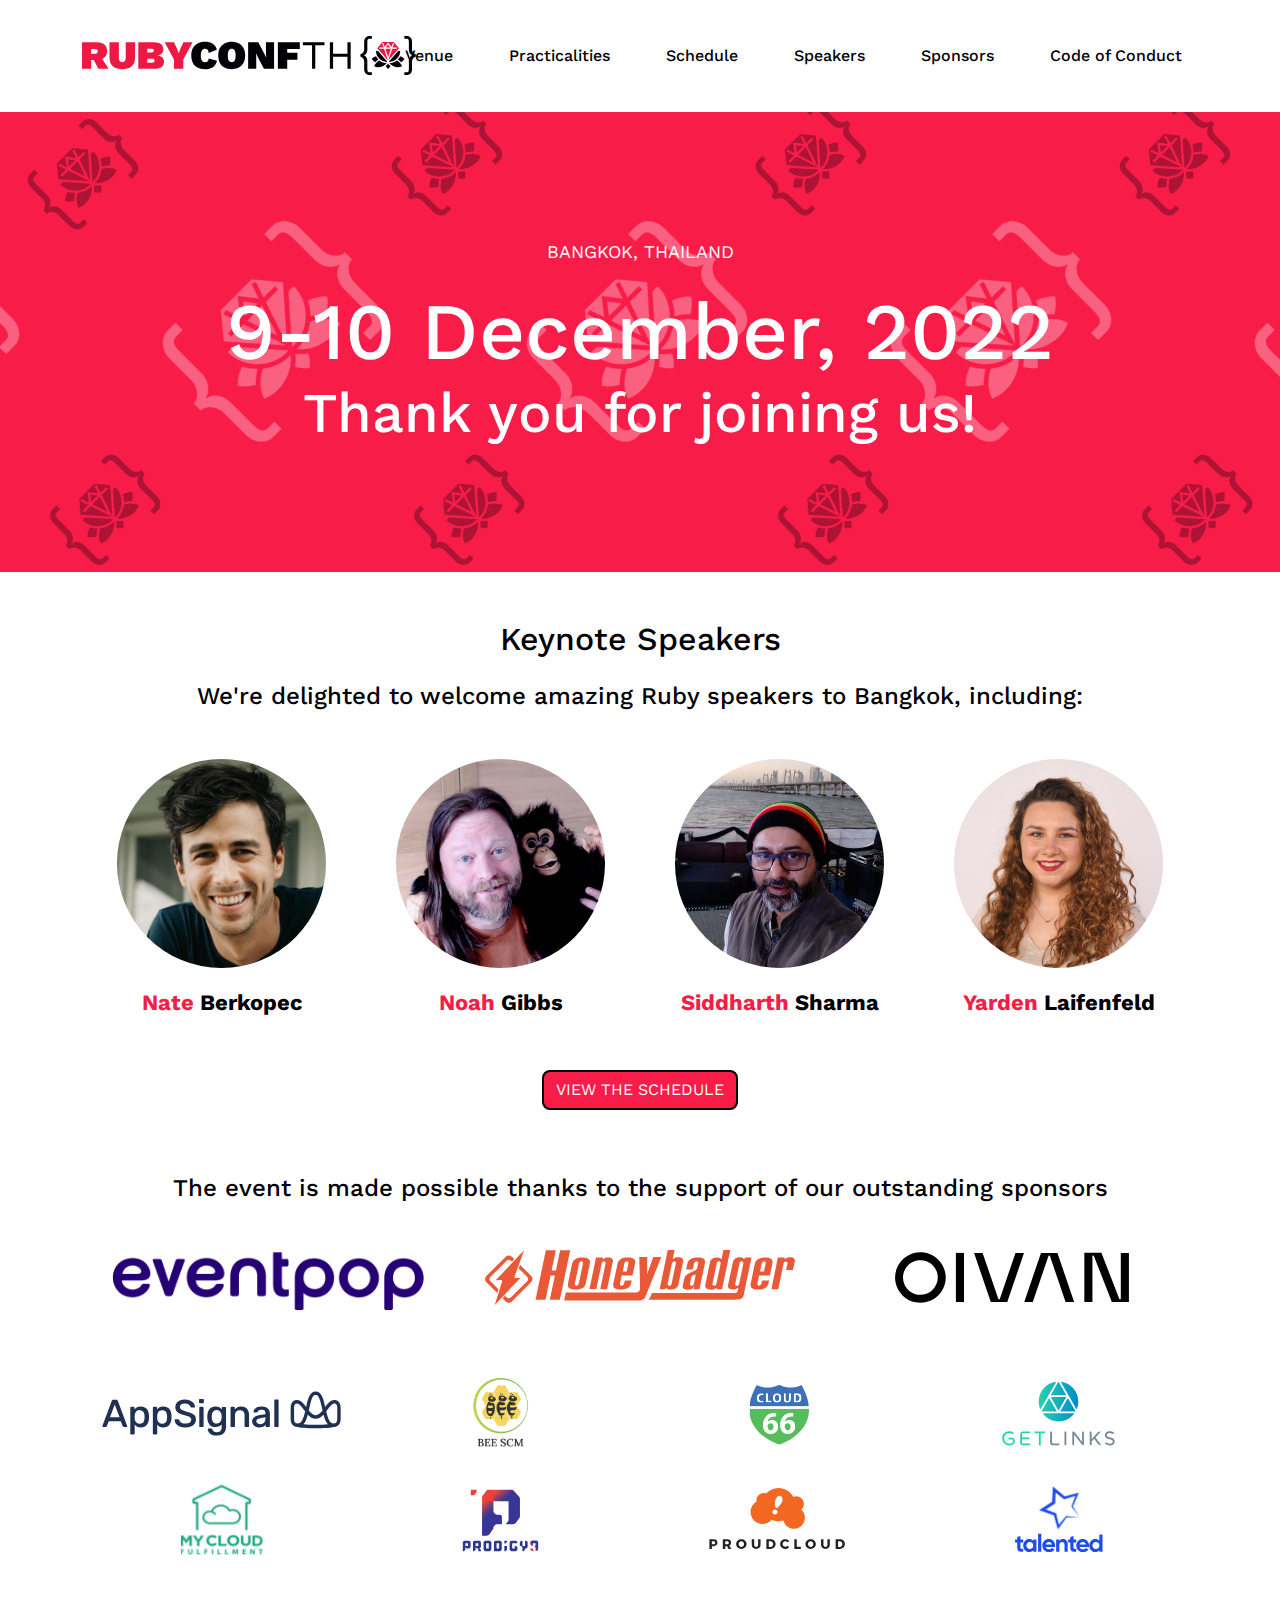
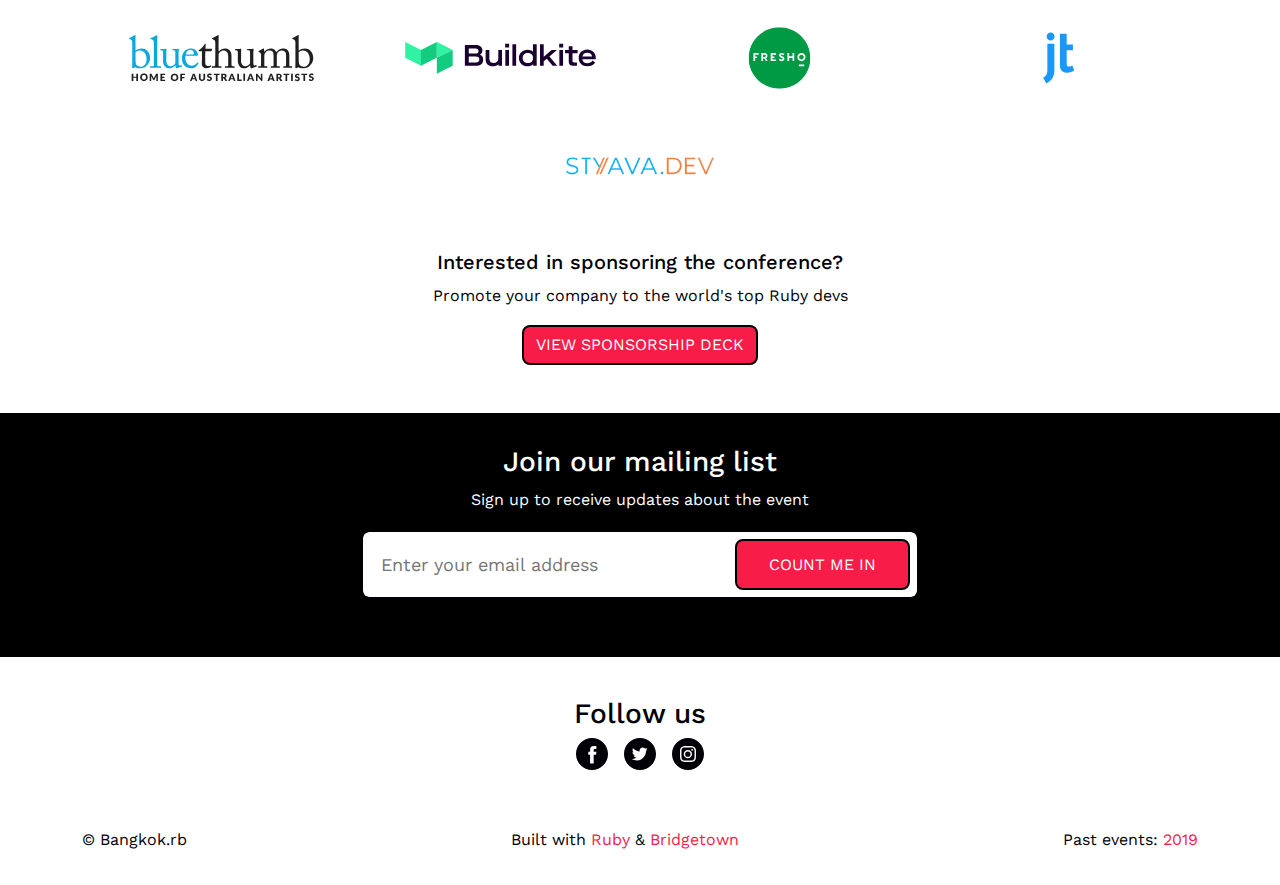
==== index.html @ 4693faa7 "Archive version of the conference website" ====
<!doctype html>
<html lang="en" class="layout-default layout-default--home">
<head>
  <meta charset="utf-8" />
  <meta name="viewport" content="width=device-width, initial-scale=1, shrink-to-fit=no">

  <title>Home | RubyConf TH 2022</title>

  <meta name="description" content="A community-powered Ruby conference on 9-10 December 2022 in Bangkok, Thailand" />

  <meta itemprop="name" content="Home | RubyConf TH 2022" />
  <meta itemprop="description" content="A community-powered Ruby conference on 9-10 December 2022 in Bangkok, Thailand" />
  <meta itemprop="image" content="/public/images/social/opengraph.png" />

  <meta property="og:title" content="Home | RubyConf TH 2022" />
  <meta property="og:description" content="A community-powered Ruby conference on 9-10 December 2022 in Bangkok, Thailand" />
  <meta property="og:type" content="website" />
  <meta property="og:url" content="" />
  <meta property="og:image" content="/images/social/opengraph.png" />

  <meta name="twitter:card" content="summary_large_image" />
  <meta name="twitter:site" content="" />
  <meta name="twitter:title" content="Home | RubyConf TH 2022" />
  <meta name="twitter:description" content="A community-powered Ruby conference on 9-10 December 2022 in Bangkok, Thailand" />
  <meta name="twitter:image" content="/images/social/twitter.png" />

  <meta name="apple-mobile-web-app-title" content=""/>
  <meta name="mobile-web-app-capable" content="yes"/>
  <meta name="apple-touch-fullscreen" content="yes"/>
  <meta name="apple-mobile-web-app-status-bar-style" content="#f81c49"/>

  <meta name="theme-color" content="#f81c49"/>

  <meta http-equiv="Page-Enter" content="RevealTrans(Duration=2.0,Transition=2)">
  <meta http-equiv="Page-Exit" content="RevealTrans(Duration=3.0,Transition=12)">
  <meta http-equiv="cleartype" content="on">

  <meta name="msapplication-TileColor" content="#fff" />
  <meta name="msapplication-TileImage" content="/images/favicon/mstile-144x144.png" />
  <meta name="msapplication-square70x70logo" content="/images/favicon/mstile-70x70.png" />
  <meta name="msapplication-square150x150logo" content="/images/favicon/mstile-150x150.png" />
  <meta name="msapplication-wide310x150logo" content="/images/favicon/mstile-310x150.png" />
  <meta name="msapplication-square310x310logo" content="/images/favicon/mstile-310x310.png" />

  <link rel="apple-touch-icon-precomposed" sizes="144x144" href="/images/favicon/apple-icon-144x144.png"/>
  <link rel="apple-touch-icon-precomposed" sizes="152x152" href="/images/favicon/apple-icon-152x152.png"/>

  <link rel="icon" type="image/png" sizes="192x192"  href="/images/favicon/android-icon-192x192.png"/>
  <link rel="icon" type="image/png" sizes="32x32" href="/images/favicon/favicon-32x32.png"/>
  <link rel="icon" type="image/png" sizes="16x16" href="/images/favicon/favicon-16x16.png"/>
  <link rel="icon" type="image/x-icon" href="/images/favicon/favicon.ico"/>

  <link rel="manifest" href="/manifest.json"/>

  <link rel="stylesheet" href="/_bridgetown/static/application.5SG76MD2.css" type="text/css"/>
  <script src="/_bridgetown/static/application.VR3NFZWY.js" defer></script>
</head>
<body class="home">
  <div hidden>
    <?xml version="1.0" encoding="utf-8"?><svg xmlns="http://www.w3.org/2000/svg" xmlns:xlink="http://www.w3.org/1999/xlink"><symbol fill="none" viewBox="0 0 32 32" id="icon-arrow-right-circle" xmlns="http://www.w3.org/2000/svg"><path fill-rule="evenodd" clip-rule="evenodd" d="M2 16a14 14 0 1 0 28 0 14 14 0 0 0-28 0Zm30 0a16 16 0 1 1-32 0 16 16 0 0 1 32 0ZM9 15a1 1 0 0 0 0 2h11.586l-4.294 4.292a1.001 1.001 0 0 0 1.416 1.416l6-6a1 1 0 0 0 0-1.416l-6-6a1.002 1.002 0 0 0-1.416 1.416L20.586 15H9Z" fill="currentColor"/></symbol><symbol viewBox="0 0 32 32" id="icon-facebook" xmlns="http://www.w3.org/2000/svg"><path d="M0 16C0 7.163 7.163 0 16 0s16 7.163 16 16-7.163 16-16 16S0 24.837 0 16Zm17.668 9.408v-8.705h2.403l.318-3h-2.721l.004-1.501c0-.783.074-1.202 1.198-1.202h1.502V8h-2.403c-2.887 0-3.903 1.455-3.903 3.902v1.801h-1.8v3h1.8v8.705h3.602Z" fill="currentColor"/></symbol><symbol viewBox="0 0 33 33" id="icon-instagram" xmlns="http://www.w3.org/2000/svg"><path fill="currentColor" fill-rule="evenodd" d="M16.5 33C7.387 33 0 25.613 0 16.5S7.387 0 16.5 0 33 7.387 33 16.5 25.613 33 16.5 33Zm-.003-24.745c-2.24 0-2.52.01-3.4.05-.878.04-1.477.18-2.002.383a4.043 4.043 0 0 0-1.46.951c-.46.459-.741.919-.952 1.461-.204.525-.343 1.124-.383 2.002-.04.88-.05 1.16-.05 3.4s.01 2.521.05 3.401c.04.878.18 1.477.383 2.002.21.542.493 1.002.951 1.46.459.46.919.741 1.461.952.525.204 1.124.343 2.002.383.88.04 1.16.05 3.4.05s2.521-.01 3.4-.05 1.478-.18 2.003-.383a4.043 4.043 0 0 0 1.46-.951c.46-.459.741-.919.952-1.461.204-.525.343-1.124.383-2.002.04-.88.05-1.16.05-3.4s-.01-2.521-.05-3.4-.18-1.478-.383-2.003a4.043 4.043 0 0 0-.951-1.46 4.043 4.043 0 0 0-1.461-.952c-.525-.204-1.124-.343-2.002-.383-.88-.04-1.16-.05-3.4-.05Zm0 1.486c2.203 0 2.463.009 3.333.048.804.037 1.24.171 1.531.284.385.15.66.329.949.617.288.289.467.564.617.949.113.29.247.727.284 1.53.04.87.048 1.131.048 3.334 0 2.202-.009 2.463-.048 3.332-.037.804-.171 1.241-.284 1.532-.15.385-.329.66-.617.948a2.555 2.555 0 0 1-.949.617c-.29.113-.727.247-1.53.284-.87.04-1.131.048-3.334.048-2.202 0-2.463-.008-3.332-.048-.804-.037-1.241-.171-1.532-.284a2.555 2.555 0 0 1-.948-.617 2.555 2.555 0 0 1-.617-.948c-.113-.29-.247-.728-.284-1.532-.04-.87-.048-1.13-.048-3.332 0-2.203.008-2.463.048-3.333.037-.804.171-1.24.284-1.531.15-.385.328-.66.617-.949.289-.288.563-.467.948-.617.29-.113.728-.247 1.532-.284.87-.04 1.13-.048 3.332-.048Zm-.134 9.663a2.767 2.767 0 1 1 0-5.533 2.767 2.767 0 0 1 0 5.533Zm0-7.029a4.262 4.262 0 1 0 0 8.525 4.262 4.262 0 0 0 0-8.525Zm5.362-.137a.963.963 0 1 0-1.925 0 .963.963 0 0 0 1.925 0Z"/></symbol><symbol viewBox="0 0 550 385" id="icon-logo" xmlns="http://www.w3.org/2000/svg"><g fill="none" fill-rule="evenodd"><path fill="#000006" d="M113.674 26.012H90.159c-4.65 0-8.357.943-11.115 2.818-2.758 1.88-4.938 4.485-6.526 7.807-1.6 3.326-2.615 7.008-3.054 11.05-.43 4.05-.652 8.24-.652 12.578v76.304c0 9.83-1.453 18.14-4.351 24.93-2.91 6.796-6.395 12.358-10.458 16.695-4.068 4.333-8.205 7.585-12.412 9.752-4.212 2.167-7.618 3.543-10.237 4.116v.868c2.619.295 6.025 1.38 10.237 3.252 4.207 1.885 8.344 4.924 12.412 9.11 4.063 4.19 7.548 9.825 10.458 16.907 2.898 7.081 4.35 15.973 4.35 26.663v75.874c0 4.333.222 8.519.653 12.57.44 4.046 1.453 7.659 3.054 10.84 1.588 3.18 3.768 5.78 6.526 7.803 2.758 2.02 6.465 3.035 11.115 3.035h23.515V385H83.18c-5.512 0-10.959-1.159-16.327-3.469-5.377-2.318-10.237-5.787-14.592-10.407-4.355-4.628-7.913-10.334-10.671-17.124-2.759-6.795-4.134-14.52-4.134-23.194v-75.874c0-7.807-1.087-14.745-3.267-20.81-2.18-6.07-5.011-11.272-8.496-15.61-3.48-4.333-7.474-7.585-11.977-9.751-4.502-2.171-9.07-3.253-13.717-3.253v-26.012c4.646 0 9.215-1.159 13.717-3.477 4.503-2.306 8.496-5.558 11.977-9.752 3.485-4.186 6.317-9.322 8.496-15.392 2.18-6.07 3.267-12.852 3.267-20.376V54.195c0-8.67 1.445-16.403 4.355-23.198 2.894-6.787 6.53-12.496 10.89-17.124 4.35-4.62 9.214-8.085 14.587-10.403C72.662 1.16 77.96 0 83.18 0h30.493v26.012zM436.328 0h30.488c5.221 0 10.52 1.16 15.897 3.47 5.368 2.317 10.232 5.782 14.587 10.402 4.355 4.628 7.983 10.338 10.893 17.125 2.894 6.799 4.351 14.527 4.351 23.198v76.304c0 7.524 1.092 14.306 3.267 20.376 2.18 6.07 5.008 11.206 8.493 15.392 3.48 4.194 7.474 7.446 11.98 9.756 4.495 2.314 9.067 3.473 13.714 3.473v26.012c-4.647 0-9.22 1.081-13.714 3.252-4.506 2.167-8.5 5.419-11.98 9.752-3.485 4.337-6.313 9.54-8.493 15.609-2.175 6.07-3.267 13.004-3.267 20.81v75.874c0 8.675-1.383 16.4-4.133 23.194-2.766 6.791-6.32 12.496-10.676 17.125-4.355 4.62-9.223 8.089-14.587 10.407-5.377 2.31-10.824 3.469-16.332 3.469h-30.488v-26.016h23.515c4.642 0 8.344-1.016 11.11-3.035 2.755-2.023 4.86-4.624 6.313-7.803 1.45-3.182 2.463-6.794 3.054-10.84.57-4.052.87-8.237.87-12.57v-75.874c0-10.69 1.445-19.582 4.35-26.664 2.899-7.081 6.383-12.717 10.455-16.907 4.06-4.186 8.197-7.225 12.416-9.109 4.203-1.872 7.618-2.957 10.232-3.252v-.864c-2.614-.578-6.029-1.954-10.232-4.12-4.22-2.167-8.357-5.42-12.416-9.752-4.072-4.338-7.556-9.9-10.454-16.695-2.906-6.79-4.35-15.1-4.35-24.93V60.265c0-4.338-.3-8.528-.871-12.574-.591-4.047-1.605-7.729-3.054-11.055-1.453-3.321-3.558-5.922-6.312-7.806-2.767-1.872-6.47-2.818-11.111-2.818h-23.515V0zm-75.28 241.737c-21.248 16.915-46.692 26.213-71.491 26.213-1.326 0-2.643-.094-3.973-.148 10.996 13.254 25.821 24.206 43.179 31.382 28.78 11.898 60.053 11.624 84.7-.537-8.07-23.812-27.147-44.459-52.414-56.91"/><path fill="#000006" d="M370.929 232.977c12.556 6.8 23.593 15.511 32.643 25.554 14.234-8.09 25.953-18.96 34.071-31.537-10.983-11.85-25.76-20.983-42.723-26.373-6.013 11.673-14.079 22.666-23.991 32.356m-110.488 34.974c-24.8 0-50.243-9.301-71.492-26.212-25.263 12.45-44.345 33.101-52.41 56.906 24.648 12.164 55.92 12.435 84.7.54 17.358-7.175 32.183-18.131 43.175-31.381-1.322.053-2.643.147-3.973.147m14.606 6.252c-6.81 8.482-14.977 16.141-24.266 22.682 6.456 11.427 14.768 21.236 24.45 28.728 9.621-7.442 17.875-17.166 24.315-28.49a118.739 118.739 0 0 1-24.5-22.92m-128.62-15.671c9.054-10.043 20.095-18.75 32.646-25.553-9.916-9.69-17.982-20.684-23.995-32.36-16.96 5.393-31.735 14.527-42.723 26.376 8.123 12.578 19.841 23.444 34.071 31.537M375.43 148.507l-93.688 106.796c27.344 2.56 56.658-8.384 79.261-29.788 22.6-21.408 35.06-50.025 33.948-77.442-6.436-.594-12.982-.418-19.52.434"/><path fill="#ED1944" d="m275.231 208.447 27.62-82.398h-55.239z"/><path fill="#ED1944" d="M234.623 126.048h-45.017v-12.287h40.901l-14.14-42.186 11.677-3.895 13.36 39.851 33.829-43.451 33.837 43.464 13.348-39.827 11.677 3.895-14.123 42.149h40.885v12.287h-45.018L276.92 242.142l106.035-120.865-51.741-61.887H219.252l-51.741 61.887 106.031 120.865z"/><path fill="#ED1944" d="M252.152 113.761h46.159l-23.08-29.653z"/><path fill="#000006" d="M175.088 148.567c-6.71-.914-13.43-1.106-20.042-.496-1.112 27.417 11.35 56.038 33.948 77.442 22.604 21.4 51.906 32.353 79.266 29.793.008-.172 0-.348.004-.52l-93.176-106.22Z"/></g></symbol><symbol viewBox="0 0 32 32" id="icon-twitter" xmlns="http://www.w3.org/2000/svg"><path d="M0 16C0 7.163 7.163 0 16 0s16 7.163 16 16-7.163 16-16 16S0 24.837 0 16Zm15.52-2.995.034.554-.56-.068c-2.036-.26-3.816-1.141-5.326-2.621l-.74-.735-.19.542c-.402 1.21-.145 2.486.695 3.345.447.474.346.542-.426.26-.268-.09-.503-.158-.526-.125-.078.08.19 1.108.403 1.514.291.565.884 1.12 1.533 1.447l.549.26-.65.01c-.626 0-.648.012-.581.25.224.734 1.108 1.513 2.093 1.852l.693.238-.604.361a6.301 6.301 0 0 1-3 .836c-.503.012-.917.057-.917.09 0 .114 1.365.746 2.16.995 2.384.734 5.215.418 7.342-.836 1.51-.893 3.021-2.667 3.727-4.384.38-.915.76-2.587.76-3.39 0-.52.034-.587.66-1.209.37-.361.717-.757.784-.87.112-.214.101-.214-.47-.022-.951.339-1.085.294-.615-.215.347-.361.76-1.017.76-1.209 0-.034-.167.023-.357.125-.202.113-.65.282-.985.384l-.605.192-.548-.373c-.302-.203-.727-.43-.951-.497-.571-.158-1.444-.136-1.959.045-1.399.508-2.283 1.82-2.182 3.254Z" fill="currentColor"/></symbol></svg>
  </div>

  <header class="app-header">
    <div class="container">
      <a href="/" class="app-header__logo logo logo--text-icon">
        <span class="visually-hidden">RubyConf TH {💎}</span>
      </a>

      <div class="app-header__navigation" data-controller="navigation">
        <label class="btn-toggle app-header__toggle">
          <i class="btn-toggle__icon"></i>
          <span class="visually-hidden">Toggle Menu</span>
          <input type="checkbox" name="toggle-menu" class="btn-toggle__input visually-hidden" data-action="navigation#toggleMenu" />
        </label>
        <nav class="app-navigation">
          <ul class="app-navigation__list">
            <li class="app-navigation__item">
              <a href="/venue" class="app-navigation__link">
                <span class="app-navigation__text">Venue</span>
              </a>
            </li>
            <li class="app-navigation__item">
              <a href="/practicalities" class="app-navigation__link">
                <span class="app-navigation__text">Practicalities</span>
              </a>
            </li>
            <li class="app-navigation__item">
              <a href="/schedule" class="app-navigation__link">
                <span class="app-navigation__text">Schedule</span>
              </a>
            </li>
            <li class="app-navigation__item">
              <a href="/speakers" class="app-navigation__link">
                <span class="app-navigation__text">Speakers</span>
              </a>
            </li>
            <li class="app-navigation__item">
              <a href="/sponsors" class="app-navigation__link">
                <span class="app-navigation__text">Sponsors</span>
              </a>
            </li>
            <li class="app-navigation__item">
              <a href="/code-of-conduct" class="app-navigation__link">
                <span class="app-navigation__text">Code of Conduct</span>
              </a>
            </li>
          </ul>
        </nav>
      </div>
    </div>
  </header>

  <div class="app-hero">
    <div class="container">
      <small class="app-hero__subheading">Bangkok, Thailand</small>
      <div class="app-hero__heading display-1">9-10 December, 2022</div>
      <div class="app-hero__heading display-4">Thank you for joining us!</div>
    </div>
  </div>

  <main class="app-content">
    <div class="container">
      <section class="speaker-lineup">
        <h2 class="speaker-lineup__heading">Keynote Speakers</h2>
        <h4>We're delighted to welcome amazing Ruby speakers to Bangkok, including:</h4>

        <ul class="list-speaker">
          <li class="list-speaker__individual" id="nate-berkopec">
            <a href="/speakers#nate-berkopec" target="_blank" class="list-sponsor__link">
              <img class="list-speaker__photo" src="/images/speakers/nate-berkopec.jpg" alt="Nate Berkopec" />
            </a>
            <div class="list-speaker__name text-branded">
              <span>Nate</span>&nbsp;Berkopec
            </div>
          </li>
          <li class="list-speaker__individual" id="noah-gibbs">
            <a href="/speakers#noah-gibbs" target="_blank" class="list-sponsor__link">
              <img class="list-speaker__photo" src="/images/speakers/noah-gibbs.jpg" alt="Noah Gibbs" />
            </a>
            <div class="list-speaker__name text-branded">
              <span>Noah</span>&nbsp;Gibbs
            </div>
          </li>
          <li class="list-speaker__individual" id="siddharth-sharma">
            <a href="/speakers#siddharth-sharma" target="_blank" class="list-sponsor__link">
              <img class="list-speaker__photo" src="/images/speakers/siddharth-sharma.jpg" alt="Siddharth Sharma" />
            </a>
            <div class="list-speaker__name text-branded">
              <span>Siddharth</span>&nbsp;Sharma
            </div>
          </li>
          <li class="list-speaker__individual" id="yarden-laifenfeld">
            <a href="/speakers#yarden-laifenfeld" target="_blank" class="list-sponsor__link">
              <img class="list-speaker__photo" src="/images/speakers/yarden-laifenfeld.jpg" alt="Yarden Laifenfeld" />
            </a>
            <div class="list-speaker__name text-branded">
              <span>Yarden</span>&nbsp;Laifenfeld
            </div>
          </li>
        </ul>

        <a class="btn btn--primary" href="/schedule/" target="_blank">View the schedule</a>
      </section>

      <section class="sponsors">
        <h4>The event is made possible thanks to the support of our outstanding sponsors</h4>
        <ul class="list-sponsor list-sponsor--gold">
          <li class="list-sponsor__company">    
            <a href="https://www.eventpop.me/" title="Eventpop - Eventpop is an end-to-end event solution that enhances the seamless event experience. Eventpop แพลตฟอร์มจำหน่ายบัตรที่ตอบโจทย์ทุกงานอีเวนต์." target="_blank" class="list-sponsor__link">
              <img class="list-sponsor__logo" src="/images/sponsors/eventpop.png" alt="Eventpop" />
            </a>
          </li>
          <li class="list-sponsor__company">    
            <a href="https://www.honeybadger.io/" title="Honeybadger - Honeybadger is the error, uptime, and cron monitoring tool built for you, the developer who cares about a quality product and happy customers." target="_blank" class="list-sponsor__link">
              <img class="list-sponsor__logo" src="/images/sponsors/honeybadger.svg" alt="Honeybadger" />
            </a>
          </li>
          <li class="list-sponsor__company">    
            <a href="https://oivan.com/" title="Oivan - We believe that extraordinary expertise in design and technology can solve some of the world's biggest challenges." target="_blank" class="list-sponsor__link">
              <img class="list-sponsor__logo" src="/images/sponsors/oivan.svg" alt="Oivan" />
            </a>
          </li>
        </ul>

        <ul class="list-sponsor list-sponsor--silver">
          <li class="list-sponsor__company">    
            <a href="https://www.appsignal.com/" title="AppSignal - Monitor your apps from A to Z: error tracking, performance insights, server metrics, uptime pages, custom dashboards, and more. AppSignal works for all popular Ruby frameworks and automatically instruments and creates beautiful dashboards for Sidekiq, Active Job, and other integrations." target="_blank" class="list-sponsor__link">
              <img class="list-sponsor__logo" src="/images/sponsors/appsignal.svg" alt="AppSignal" />
            </a>
          </li>
          <li class="list-sponsor__company">    
            <a href="https://beescm.com/" title="Bee SCM - Bee SCM is an enterprise-grade Hospitality Procurement &amp; Inventory management software powered by JRuby that is intuitive, connected, simple to use and helps your team focus on the bottom line." target="_blank" class="list-sponsor__link">
              <img class="list-sponsor__logo" src="/images/sponsors/beeees.png" alt="Bee SCM" />
            </a>
          </li>
          <li class="list-sponsor__company">    
            <a href="https://www.cloud66.com/frameworks/rails/?utm_source=e&amp;utm_medium=l&amp;utm_campaign=RubyConfTH" title="Cloud 66 - Cloud 66 is the best deployment tool for Rails. Deploy your Rails and Rack applications directly from your repo to any cloud, with native support for Rails conventions, full databases support, replication and backups, powerful access management, and traffic control features. Try it today for free with an extra $200 in free credits with the code: RubyConfTH." target="_blank" class="list-sponsor__link">
              <img class="list-sponsor__logo" src="/images/sponsors/cloud-66.svg" alt="Cloud 66" />
            </a>
          </li>
          <li class="list-sponsor__company">    
            <a href="https://www.getlinks.com/" title="GetLinks - GetLinks is the leading technology recruiting platform in South East Asia, having helped thousands of tech talents to work at tech companies as well as helping major corporates like Accenture, L’Oreal, SCG, CP Group, to achieve digital transformation through building digital teams." target="_blank" class="list-sponsor__link">
              <img class="list-sponsor__logo" src="/images/sponsors/getlinks.svg" alt="GetLinks" />
            </a>
          </li>
          <li class="list-sponsor__company">    
            <a href="https://careers.mycloudfulfillment.com/software-developers.html" title="MyCloudFulfillment - We are the #1 fulfillment solution in Thailand for E-Commerce and multi-channel businesses. Our Order Management System and Warehouse Center are designed for SEA markets with full connectivity to Marketplaces, Websites, Social commerces, and beyond." target="_blank" class="list-sponsor__link">
              <img class="list-sponsor__logo" src="/images/sponsors/mycloudfulfillment.svg" alt="MyCloudFulfillment" />
            </a>
          </li>
          <li class="list-sponsor__company">    
            <a href="https://prodigy9.co/" title="PRODIGY9 - Tired of condescending tech elites? Recruiters giving up on your company? Empathy and Humility is part of our core hiring practices. It's how we've scaled to FIFTY with no funding in just one year. We provide software development, outsourcing, recruitment, team structuring and everything People for your Software Team. Get in touch. We don't bite (or judge :p)." target="_blank" class="list-sponsor__link">
              <img class="list-sponsor__logo" src="/images/sponsors/prodigy9.svg" alt="PRODIGY9" />
            </a>
          </li>
          <li class="list-sponsor__company">    
            <a href="https://www.proudcloud.io/" title="ProudCloud - Based in Manila, we're a full stack development firm that's been building web and mobile technologies for global startups, medium, and large enterprises since 2009. Since then, we've established ourselves as one of the leading web engineering and cloud computing service providers in South East Asia." target="_blank" class="list-sponsor__link">
              <img class="list-sponsor__logo" src="/images/sponsors/proudcloud.svg" alt="ProudCloud" />
            </a>
          </li>
          <li class="list-sponsor__company">    
            <a href="https://talentedhk.com/" title="Talented - Talented helps small businesses with just about anything you can name. We cover bases like recruitment, social media, web design, and small business financing so you get a breather from managing your own business." target="_blank" class="list-sponsor__link">
              <img class="list-sponsor__logo" src="/images/sponsors/talented.svg" alt="Talented" />
            </a>
          </li>
        </ul>

        <ul class="list-sponsor list-sponsor--speaker">
          <li class="list-sponsor__company">    
            <a href="https://bluethumb.com.au/" title="Bluethumb - Bluethumb is Australia's largest online art gallery. Built on top of Ruby On Rails in 2012, we represent over 20,000 emerging and established artists from Australia and work with 20 of Australia's most remote Aboriginal Art Centres." target="_blank" class="list-sponsor__link">
              <img class="list-sponsor__logo" src="/images/sponsors/bluethumb.svg" alt="Bluethumb" />
            </a>
          </li>
          <li class="list-sponsor__company">    
            <a href="https://buildkite.com/" title="BuildKite - Buildkite is a next generation CI/CD platform for building, testing, and deploying at scale. Use your own cloud infrastructure to turbo charge build speed, increase reliability, and reduce cost." target="_blank" class="list-sponsor__link">
              <img class="list-sponsor__logo" src="/images/sponsors/buildkite.svg" alt="BuildKite" />
            </a>
          </li>
          <li class="list-sponsor__company">    
            <a href="http://www.fresho.com/" title="Fresho - Fresho is an online ordering and order management platform for wholesale food businesses with the goal to positively transform the food industry for the benefit of people and the planet." target="_blank" class="list-sponsor__link">
              <img class="list-sponsor__logo" src="/images/sponsors/fresho.svg" alt="Fresho" />
            </a>
          </li>
          <li class="list-sponsor__company">    
            <a href="https://www.jobandtalent.com/" title="Jobandtalent - At Jobandtalent, we make workers and companies thrive. Our workforce-as-a-service (WaaS) system handles everything from matching candidates with offers, to payroll. Employment stability for crew and data-driven insights into attendance data for shift managers are the main benefits of Jobandtalent. Founded in Spain, we are a remote-first company with people working from all over the world." target="_blank" class="list-sponsor__link">
              <img class="list-sponsor__logo" src="/images/sponsors/jobandtalent.svg" alt="Jobandtalent" />
            </a>
          </li>
          <li class="list-sponsor__company">    
            <a href="https://azure.styava.dev/apac/en/home" title="STYAVA - For Developers, By Developers, With Developers" target="_blank" class="list-sponsor__link">
              <img class="list-sponsor__logo" src="/images/sponsors/styava.png" alt="STYAVA" />
            </a>
          </li>
        </ul>

        <h5>Interested in sponsoring the conference?</h5>
        <p>Promote your company to the world's top Ruby devs</p>
        <a class="btn btn--primary" href="https://drive.google.com/file/d/1Rgt9qWPaaMf6juoEHyLF_mnltm915IBh/view?usp=sharing" target="_blank">View sponsorship deck</a>
      </section>
    </div>
  </main>

  <footer class="app-footer">
    <section class="app-footer__mailing-list">
      <div class="container">
        <h3>Join our mailing list</h3>
        <p class="mailing-list__text">Sign up to receive updates about the event</p>
        <form action="https://rubyconfth.us20.list-manage.com/subscribe/post?u=fd4a02525718b1d58ebaed6a0&id=4af9421776" method="post" class="form-mailing-list form" target="_blank">
          <div class="form__group">
            <input type="hidden" name="tags" value="2841779">
            <input type="email" name="EMAIL" placeholder="Enter your email address" class="form__control form__control--lg" required />
            <!-- real people should not fill this in and expect good things - do not remove this or risk form bot signups-->
            <div style="position: absolute; left: -5000px;" aria-hidden="true"><input type="text" name="b_fd4a02525718b1d58ebaed6a0_4af9421776" tabindex="-1" value=""></div>
          </div>
          <button type="submit" class="form-mailing-list__btn btn btn--primary">Count me in</button>
        </form>
      </div>
    </section>
  
    <section class="app-footer__social-platform">
      <div class="container">
        <h3>Follow us</h3>
        <ul class="list-social-platform">
          <li class="list-social-platform__item">
            <a href="https://www.facebook.com/rubyconfth" target="_blank" class="list-social-platform__link">
              <svg class="icon list-social-platform__icon list-social-platform__icon--facebook icon--xs" viewBox="0 0 32 32">
                <use xlink:href="#icon-facebook"></use>
              </svg>
              <span class="visually-hidden">Facebook</span>
            </a>
          </li>
          <li class="list-social-platform__item">
            <a href="https://twitter.com/rubyconfth" target="_blank" class="list-social-platform__link">
              <svg class="icon list-social-platform__icon list-social-platform__icon--twitter icon--xs" viewBox="0 0 32 32">
              <use xlink:href="#icon-twitter"></use>
            </svg>
              <span class="visually-hidden">Twitter</span>
            </a>
          </li>
          <li class="list-social-platform__item">
            <a href="https://www.instagram.com/rubyconfth" target="_blank" class="list-social-platform__link">
              <svg class="icon list-social-platform__icon list-social-platform__icon--instagram icon--xs" viewBox="0 0 32 32">
                <use xlink:href="#icon-instagram"></use>
              </svg>
              <span class="visually-hidden">Instagram</span>
            </a>
          </li>
        </ul>
      </div>
    </section>
    <div class="app-footer__footnote">
      <div class="container">
        <div class="app-footer__legal">
          &copy; Bangkok.rb
        </div>
        <div class="app-footer__community">
          Built with <a href="https://www.ruby-lang.org/en/">Ruby</a> & <a href="https://www.bridgetownrb.com/">Bridgetown</a>
        </div>
        <div class="app-footer__link">
          Past events: <a href="/past/2019">2019</a>
        </div>
      </div>
    </div>
  </footer>
</body>
</html>
---- _bridgetown/static/application.5SG76MD2.css ----
@charset "UTF-8";@import"https://fonts.googleapis.com/css?family=Work+Sans:300,500,700";:root{--bs-blue: #0d6efd;--bs-indigo: #6610f2;--bs-purple: #6f42c1;--bs-pink: #d63384;--bs-red: #dc3545;--bs-orange: #fd7e14;--bs-yellow: #ffc107;--bs-green: #198754;--bs-teal: #20c997;--bs-cyan: #0dcaf0;--bs-black: #000;--bs-white: #fff;--bs-gray: #6c757d;--bs-gray-dark: #343a40;--bs-gray-100: #f8f9fa;--bs-gray-200: #e9ecef;--bs-gray-300: #dee2e6;--bs-gray-400: #ced4da;--bs-gray-500: #adb5bd;--bs-gray-600: #6c757d;--bs-gray-700: #495057;--bs-gray-800: #343a40;--bs-gray-900: #212529;--bs-primary: #f81c49;--bs-secondary: #66666a;--bs-success: #198754;--bs-info: #0dcaf0;--bs-warning: #ffc107;--bs-danger: #dc3545;--bs-light: #f8f9fa;--bs-dark: #212529;--bs-primary-rgb: 248, 28, 73;--bs-secondary-rgb: 102, 102, 106;--bs-success-rgb: 25, 135, 84;--bs-info-rgb: 13, 202, 240;--bs-warning-rgb: 255, 193, 7;--bs-danger-rgb: 220, 53, 69;--bs-light-rgb: 248, 249, 250;--bs-dark-rgb: 33, 37, 41;--bs-white-rgb: 255, 255, 255;--bs-black-rgb: 0, 0, 0;--bs-body-color-rgb: 0, 0, 6;--bs-body-bg-rgb: 255, 255, 255;--bs-font-sans-serif: system-ui, -apple-system, "Segoe UI", Roboto, "Helvetica Neue", "Noto Sans", "Liberation Sans", Arial, sans-serif, "Apple Color Emoji", "Segoe UI Emoji", "Segoe UI Symbol", "Noto Color Emoji";--bs-font-monospace: SFMono-Regular, Menlo, Monaco, Consolas, "Liberation Mono", "Courier New", monospace;--bs-gradient: linear-gradient(180deg, rgba(255, 255, 255, .15), rgba(255, 255, 255, 0));--bs-body-font-family: var(--bs-font-sans-serif);--bs-body-font-size: 1rem;--bs-body-font-weight: 400;--bs-body-line-height: 1.5;--bs-body-color: #000006;--bs-body-bg: #fff;--bs-border-width: 1px;--bs-border-style: solid;--bs-border-color: #dee2e6;--bs-border-color-translucent: rgba(0, 0, 0, .175);--bs-border-radius: .375rem;--bs-border-radius-sm: .25rem;--bs-border-radius-lg: .5rem;--bs-border-radius-xl: 1rem;--bs-border-radius-2xl: 2rem;--bs-border-radius-pill: 50rem;--bs-link-color: #f81c49;--bs-link-hover-color: #c6163a;--bs-code-color: #d63384;--bs-highlight-bg: #fff3cd}*,*:before,*:after{box-sizing:border-box}@media (prefers-reduced-motion: no-preference){:root{scroll-behavior:smooth}}body{margin:0;font-family:var(--bs-body-font-family);font-size:var(--bs-body-font-size);font-weight:var(--bs-body-font-weight);line-height:var(--bs-body-line-height);color:var(--bs-body-color);text-align:var(--bs-body-text-align);background-color:var(--bs-body-bg);-webkit-text-size-adjust:100%;-webkit-tap-highlight-color:rgba(0,0,0,0)}hr{margin:1rem 0;color:inherit;border:0;border-top:1px solid;opacity:.25}h6,.h6,h5,.h5,h4,.h4,h3,.h3,h2,.h2,h1,.h1{margin-top:0;margin-bottom:.5rem;font-weight:500;line-height:1.2}h1,.h1{font-size:calc(1.375rem + 1.5vw)}@media (min-width: 1200px){h1,.h1{font-size:2.5rem}}h2,.h2{font-size:calc(1.325rem + .9vw)}@media (min-width: 1200px){h2,.h2{font-size:2rem}}h3,.h3{font-size:calc(1.3rem + .6vw)}@media (min-width: 1200px){h3,.h3{font-size:1.75rem}}h4,.h4{font-size:calc(1.275rem + .3vw)}@media (min-width: 1200px){h4,.h4{font-size:1.5rem}}h5,.h5{font-size:1.25rem}h6,.h6{font-size:1rem}p{margin-top:0;margin-bottom:1rem}abbr[title]{text-decoration:underline dotted;cursor:help;text-decoration-skip-ink:none}address{margin-bottom:1rem;font-style:normal;line-height:inherit}ol,ul{padding-left:2rem}ol,ul,dl{margin-top:0;margin-bottom:1rem}ol ol,ul ul,ol ul,ul ol{margin-bottom:0}dt{font-weight:700}dd{margin-bottom:.5rem;margin-left:0}blockquote{margin:0 0 1rem}b,strong{font-weight:bolder}small,.small{font-size:.875em}mark,.mark{padding:.1875em;background-color:var(--bs-highlight-bg)}sub,sup{position:relative;font-size:.75em;line-height:0;vertical-align:baseline}sub{bottom:-.25em}sup{top:-.5em}a{color:var(--bs-link-color);text-decoration:underline}a:hover{color:var(--bs-link-hover-color)}a:not([href]):not([class]),a:not([href]):not([class]):hover{color:inherit;text-decoration:none}pre,code,kbd,samp{font-family:var(--bs-font-monospace);font-size:1em}pre{display:block;margin-top:0;margin-bottom:1rem;overflow:auto;font-size:.875em}pre code{font-size:inherit;color:inherit;word-break:normal}code{font-size:.875em;color:var(--bs-code-color);word-wrap:break-word}a>code{color:inherit}kbd{padding:.1875rem .375rem;font-size:.875em;color:var(--bs-body-bg);background-color:var(--bs-body-color);border-radius:.25rem}kbd kbd{padding:0;font-size:1em}figure{margin:0 0 1rem}img,svg{vertical-align:middle}table{caption-side:bottom;border-collapse:collapse}caption{padding-top:.5rem;padding-bottom:.5rem;color:#6c757d;text-align:left}th{text-align:inherit;text-align:-webkit-match-parent}thead,tbody,tfoot,tr,td,th{border-color:inherit;border-style:solid;border-width:0}label{display:inline-block}button{border-radius:0}button:focus:not(:focus-visible){outline:0}input,button,select,optgroup,textarea{margin:0;font-family:inherit;font-size:inherit;line-height:inherit}button,select{text-transform:none}[role=button]{cursor:pointer}select{word-wrap:normal}select:disabled{opacity:1}[list]:not([type=date]):not([type=datetime-local]):not([type=month]):not([type=week]):not([type=time])::-webkit-calendar-picker-indicator{display:none!important}button,[type=button],[type=reset],[type=submit]{-webkit-appearance:button}button:not(:disabled),[type=button]:not(:disabled),[type=reset]:not(:disabled),[type=submit]:not(:disabled){cursor:pointer}::-moz-focus-inner{padding:0;border-style:none}textarea{resize:vertical}fieldset{min-width:0;padding:0;margin:0;border:0}legend{float:left;width:100%;padding:0;margin-bottom:.5rem;font-size:calc(1.275rem + .3vw);line-height:inherit}@media (min-width: 1200px){legend{font-size:1.5rem}}legend+*{clear:left}::-webkit-datetime-edit-fields-wrapper,::-webkit-datetime-edit-text,::-webkit-datetime-edit-minute,::-webkit-datetime-edit-hour-field,::-webkit-datetime-edit-day-field,::-webkit-datetime-edit-month-field,::-webkit-datetime-edit-year-field{padding:0}::-webkit-inner-spin-button{height:auto}[type=search]{outline-offset:-2px;-webkit-appearance:textfield}::-webkit-search-decoration{-webkit-appearance:none}::-webkit-color-swatch-wrapper{padding:0}::file-selector-button{font:inherit;-webkit-appearance:button}output{display:inline-block}iframe{border:0}summary{display:list-item;cursor:pointer}progress{vertical-align:baseline}[hidden]{display:none!important}.lead{font-size:1.25rem;font-weight:300}.display-1{font-size:calc(1.625rem + 4.5vw);font-weight:300;line-height:1.2}@media (min-width: 1200px){.display-1{font-size:5rem}}.display-2{font-size:calc(1.575rem + 3.9vw);font-weight:300;line-height:1.2}@media (min-width: 1200px){.display-2{font-size:4.5rem}}.display-3{font-size:calc(1.525rem + 3.3vw);font-weight:300;line-height:1.2}@media (min-width: 1200px){.display-3{font-size:4rem}}.display-4{font-size:calc(1.475rem + 2.7vw);font-weight:300;line-height:1.2}@media (min-width: 1200px){.display-4{font-size:3.5rem}}.display-5{font-size:calc(1.425rem + 2.1vw);font-weight:300;line-height:1.2}.display-6{font-size:calc(1.375rem + 1.5vw);font-weight:300;line-height:1.2}.list-unstyled,.list-inline{padding-left:0;list-style:none}.list-inline-item{display:inline-block}.list-inline-item:not(:last-child){margin-right:.5rem}.initialism{font-size:.875em;text-transform:uppercase}.blockquote{margin-bottom:1rem;font-size:1.25rem}.blockquote>:last-child{margin-bottom:0}.blockquote-footer{margin-top:-1rem;margin-bottom:1rem;font-size:.875em;color:#6c757d}.blockquote-footer:before{content:"\2014\a0"}.img-fluid{max-width:100%;height:auto}.img-thumbnail{padding:.25rem;background-color:#fff;border:1px solid var(--bs-border-color);border-radius:.375rem;max-width:100%;height:auto}.figure{display:inline-block}.figure-img{margin-bottom:.5rem;line-height:1}.figure-caption{font-size:.875em;color:#6c757d}.container,.container-fluid,.container-xxl,.container-xl,.container-lg,.container-md,.container-sm{--bs-gutter-x: 1.5rem;--bs-gutter-y: 0;width:100%;padding-right:calc(var(--bs-gutter-x) * .5);padding-left:calc(var(--bs-gutter-x) * .5);margin-right:auto;margin-left:auto}@media (min-width: 576px){.container-sm,.container{max-width:540px}}@media (min-width: 768px){.container-md,.container-sm,.container{max-width:720px}}@media (min-width: 992px){.container-lg,.container-md,.container-sm,.container{max-width:960px}}@media (min-width: 1200px){.container-xl,.container-lg,.container-md,.container-sm,.container{max-width:1140px}}@media (min-width: 1400px){.container-xxl,.container-xl,.container-lg,.container-md,.container-sm,.container{max-width:1320px}}.row{--bs-gutter-x: 1.5rem;--bs-gutter-y: 0;display:flex;flex-wrap:wrap;margin-top:calc(-1 * var(--bs-gutter-y));margin-right:calc(-.5 * var(--bs-gutter-x));margin-left:calc(-.5 * var(--bs-gutter-x))}.row>*{flex-shrink:0;width:100%;max-width:100%;padding-right:calc(var(--bs-gutter-x) * .5);padding-left:calc(var(--bs-gutter-x) * .5);margin-top:var(--bs-gutter-y)}.col{flex:1 0 0%}.row-cols-auto>*{flex:0 0 auto;width:auto}.row-cols-1>*{flex:0 0 auto;width:100%}.row-cols-2>*{flex:0 0 auto;width:50%}.row-cols-3>*{flex:0 0 auto;width:33.3333333333%}.row-cols-4>*{flex:0 0 auto;width:25%}.row-cols-5>*{flex:0 0 auto;width:20%}.row-cols-6>*{flex:0 0 auto;width:16.6666666667%}.col-auto{flex:0 0 auto;width:auto}.col-1{flex:0 0 auto;width:8.33333333%}.col-2{flex:0 0 auto;width:16.66666667%}.col-3{flex:0 0 auto;width:25%}.col-4{flex:0 0 auto;width:33.33333333%}.col-5{flex:0 0 auto;width:41.66666667%}.col-6{flex:0 0 auto;width:50%}.col-7{flex:0 0 auto;width:58.33333333%}.col-8{flex:0 0 auto;width:66.66666667%}.col-9{flex:0 0 auto;width:75%}.col-10{flex:0 0 auto;width:83.33333333%}.col-11{flex:0 0 auto;width:91.66666667%}.col-12{flex:0 0 auto;width:100%}.offset-1{margin-left:8.33333333%}.offset-2{margin-left:16.66666667%}.offset-3{margin-left:25%}.offset-4{margin-left:33.33333333%}.offset-5{margin-left:41.66666667%}.offset-6{margin-left:50%}.offset-7{margin-left:58.33333333%}.offset-8{margin-left:66.66666667%}.offset-9{margin-left:75%}.offset-10{margin-left:83.33333333%}.offset-11{margin-left:91.66666667%}.g-0,.gx-0{--bs-gutter-x: 0}.g-0,.gy-0{--bs-gutter-y: 0}.g-1,.gx-1{--bs-gutter-x: .25rem}.g-1,.gy-1{--bs-gutter-y: .25rem}.g-2,.gx-2{--bs-gutter-x: .5rem}.g-2,.gy-2{--bs-gutter-y: .5rem}.g-3,.gx-3{--bs-gutter-x: 1rem}.g-3,.gy-3{--bs-gutter-y: 1rem}.g-4,.gx-4{--bs-gutter-x: 1.5rem}.g-4,.gy-4{--bs-gutter-y: 1.5rem}.g-5,.gx-5{--bs-gutter-x: 3rem}.g-5,.gy-5{--bs-gutter-y: 3rem}@media (min-width: 576px){.col-sm{flex:1 0 0%}.row-cols-sm-auto>*{flex:0 0 auto;width:auto}.row-cols-sm-1>*{flex:0 0 auto;width:100%}.row-cols-sm-2>*{flex:0 0 auto;width:50%}.row-cols-sm-3>*{flex:0 0 auto;width:33.3333333333%}.row-cols-sm-4>*{flex:0 0 auto;width:25%}.row-cols-sm-5>*{flex:0 0 auto;width:20%}.row-cols-sm-6>*{flex:0 0 auto;width:16.6666666667%}.col-sm-auto{flex:0 0 auto;width:auto}.col-sm-1{flex:0 0 auto;width:8.33333333%}.col-sm-2{flex:0 0 auto;width:16.66666667%}.col-sm-3{flex:0 0 auto;width:25%}.col-sm-4{flex:0 0 auto;width:33.33333333%}.col-sm-5{flex:0 0 auto;width:41.66666667%}.col-sm-6{flex:0 0 auto;width:50%}.col-sm-7{flex:0 0 auto;width:58.33333333%}.col-sm-8{flex:0 0 auto;width:66.66666667%}.col-sm-9{flex:0 0 auto;width:75%}.col-sm-10{flex:0 0 auto;width:83.33333333%}.col-sm-11{flex:0 0 auto;width:91.66666667%}.col-sm-12{flex:0 0 auto;width:100%}.offset-sm-0{margin-left:0}.offset-sm-1{margin-left:8.33333333%}.offset-sm-2{margin-left:16.66666667%}.offset-sm-3{margin-left:25%}.offset-sm-4{margin-left:33.33333333%}.offset-sm-5{margin-left:41.66666667%}.offset-sm-6{margin-left:50%}.offset-sm-7{margin-left:58.33333333%}.offset-sm-8{margin-left:66.66666667%}.offset-sm-9{margin-left:75%}.offset-sm-10{margin-left:83.33333333%}.offset-sm-11{margin-left:91.66666667%}.g-sm-0,.gx-sm-0{--bs-gutter-x: 0}.g-sm-0,.gy-sm-0{--bs-gutter-y: 0}.g-sm-1,.gx-sm-1{--bs-gutter-x: .25rem}.g-sm-1,.gy-sm-1{--bs-gutter-y: .25rem}.g-sm-2,.gx-sm-2{--bs-gutter-x: .5rem}.g-sm-2,.gy-sm-2{--bs-gutter-y: .5rem}.g-sm-3,.gx-sm-3{--bs-gutter-x: 1rem}.g-sm-3,.gy-sm-3{--bs-gutter-y: 1rem}.g-sm-4,.gx-sm-4{--bs-gutter-x: 1.5rem}.g-sm-4,.gy-sm-4{--bs-gutter-y: 1.5rem}.g-sm-5,.gx-sm-5{--bs-gutter-x: 3rem}.g-sm-5,.gy-sm-5{--bs-gutter-y: 3rem}}@media (min-width: 768px){.col-md{flex:1 0 0%}.row-cols-md-auto>*{flex:0 0 auto;width:auto}.row-cols-md-1>*{flex:0 0 auto;width:100%}.row-cols-md-2>*{flex:0 0 auto;width:50%}.row-cols-md-3>*{flex:0 0 auto;width:33.3333333333%}.row-cols-md-4>*{flex:0 0 auto;width:25%}.row-cols-md-5>*{flex:0 0 auto;width:20%}.row-cols-md-6>*{flex:0 0 auto;width:16.6666666667%}.col-md-auto{flex:0 0 auto;width:auto}.col-md-1{flex:0 0 auto;width:8.33333333%}.col-md-2{flex:0 0 auto;width:16.66666667%}.col-md-3{flex:0 0 auto;width:25%}.col-md-4{flex:0 0 auto;width:33.33333333%}.col-md-5{flex:0 0 auto;width:41.66666667%}.col-md-6{flex:0 0 auto;width:50%}.col-md-7{flex:0 0 auto;width:58.33333333%}.col-md-8{flex:0 0 auto;width:66.66666667%}.col-md-9{flex:0 0 auto;width:75%}.col-md-10{flex:0 0 auto;width:83.33333333%}.col-md-11{flex:0 0 auto;width:91.66666667%}.col-md-12{flex:0 0 auto;width:100%}.offset-md-0{margin-left:0}.offset-md-1{margin-left:8.33333333%}.offset-md-2{margin-left:16.66666667%}.offset-md-3{margin-left:25%}.offset-md-4{margin-left:33.33333333%}.offset-md-5{margin-left:41.66666667%}.offset-md-6{margin-left:50%}.offset-md-7{margin-left:58.33333333%}.offset-md-8{margin-left:66.66666667%}.offset-md-9{margin-left:75%}.offset-md-10{margin-left:83.33333333%}.offset-md-11{margin-left:91.66666667%}.g-md-0,.gx-md-0{--bs-gutter-x: 0}.g-md-0,.gy-md-0{--bs-gutter-y: 0}.g-md-1,.gx-md-1{--bs-gutter-x: .25rem}.g-md-1,.gy-md-1{--bs-gutter-y: .25rem}.g-md-2,.gx-md-2{--bs-gutter-x: .5rem}.g-md-2,.gy-md-2{--bs-gutter-y: .5rem}.g-md-3,.gx-md-3{--bs-gutter-x: 1rem}.g-md-3,.gy-md-3{--bs-gutter-y: 1rem}.g-md-4,.gx-md-4{--bs-gutter-x: 1.5rem}.g-md-4,.gy-md-4{--bs-gutter-y: 1.5rem}.g-md-5,.gx-md-5{--bs-gutter-x: 3rem}.g-md-5,.gy-md-5{--bs-gutter-y: 3rem}}@media (min-width: 992px){.col-lg{flex:1 0 0%}.row-cols-lg-auto>*{flex:0 0 auto;width:auto}.row-cols-lg-1>*{flex:0 0 auto;width:100%}.row-cols-lg-2>*{flex:0 0 auto;width:50%}.row-cols-lg-3>*{flex:0 0 auto;width:33.3333333333%}.row-cols-lg-4>*{flex:0 0 auto;width:25%}.row-cols-lg-5>*{flex:0 0 auto;width:20%}.row-cols-lg-6>*{flex:0 0 auto;width:16.6666666667%}.col-lg-auto{flex:0 0 auto;width:auto}.col-lg-1{flex:0 0 auto;width:8.33333333%}.col-lg-2{flex:0 0 auto;width:16.66666667%}.col-lg-3{flex:0 0 auto;width:25%}.col-lg-4{flex:0 0 auto;width:33.33333333%}.col-lg-5{flex:0 0 auto;width:41.66666667%}.col-lg-6{flex:0 0 auto;width:50%}.col-lg-7{flex:0 0 auto;width:58.33333333%}.col-lg-8{flex:0 0 auto;width:66.66666667%}.col-lg-9{flex:0 0 auto;width:75%}.col-lg-10{flex:0 0 auto;width:83.33333333%}.col-lg-11{flex:0 0 auto;width:91.66666667%}.col-lg-12{flex:0 0 auto;width:100%}.offset-lg-0{margin-left:0}.offset-lg-1{margin-left:8.33333333%}.offset-lg-2{margin-left:16.66666667%}.offset-lg-3{margin-left:25%}.offset-lg-4{margin-left:33.33333333%}.offset-lg-5{margin-left:41.66666667%}.offset-lg-6{margin-left:50%}.offset-lg-7{margin-left:58.33333333%}.offset-lg-8{margin-left:66.66666667%}.offset-lg-9{margin-left:75%}.offset-lg-10{margin-left:83.33333333%}.offset-lg-11{margin-left:91.66666667%}.g-lg-0,.gx-lg-0{--bs-gutter-x: 0}.g-lg-0,.gy-lg-0{--bs-gutter-y: 0}.g-lg-1,.gx-lg-1{--bs-gutter-x: .25rem}.g-lg-1,.gy-lg-1{--bs-gutter-y: .25rem}.g-lg-2,.gx-lg-2{--bs-gutter-x: .5rem}.g-lg-2,.gy-lg-2{--bs-gutter-y: .5rem}.g-lg-3,.gx-lg-3{--bs-gutter-x: 1rem}.g-lg-3,.gy-lg-3{--bs-gutter-y: 1rem}.g-lg-4,.gx-lg-4{--bs-gutter-x: 1.5rem}.g-lg-4,.gy-lg-4{--bs-gutter-y: 1.5rem}.g-lg-5,.gx-lg-5{--bs-gutter-x: 3rem}.g-lg-5,.gy-lg-5{--bs-gutter-y: 3rem}}@media (min-width: 1200px){.col-xl{flex:1 0 0%}.row-cols-xl-auto>*{flex:0 0 auto;width:auto}.row-cols-xl-1>*{flex:0 0 auto;width:100%}.row-cols-xl-2>*{flex:0 0 auto;width:50%}.row-cols-xl-3>*{flex:0 0 auto;width:33.3333333333%}.row-cols-xl-4>*{flex:0 0 auto;width:25%}.row-cols-xl-5>*{flex:0 0 auto;width:20%}.row-cols-xl-6>*{flex:0 0 auto;width:16.6666666667%}.col-xl-auto{flex:0 0 auto;width:auto}.col-xl-1{flex:0 0 auto;width:8.33333333%}.col-xl-2{flex:0 0 auto;width:16.66666667%}.col-xl-3{flex:0 0 auto;width:25%}.col-xl-4{flex:0 0 auto;width:33.33333333%}.col-xl-5{flex:0 0 auto;width:41.66666667%}.col-xl-6{flex:0 0 auto;width:50%}.col-xl-7{flex:0 0 auto;width:58.33333333%}.col-xl-8{flex:0 0 auto;width:66.66666667%}.col-xl-9{flex:0 0 auto;width:75%}.col-xl-10{flex:0 0 auto;width:83.33333333%}.col-xl-11{flex:0 0 auto;width:91.66666667%}.col-xl-12{flex:0 0 auto;width:100%}.offset-xl-0{margin-left:0}.offset-xl-1{margin-left:8.33333333%}.offset-xl-2{margin-left:16.66666667%}.offset-xl-3{margin-left:25%}.offset-xl-4{margin-left:33.33333333%}.offset-xl-5{margin-left:41.66666667%}.offset-xl-6{margin-left:50%}.offset-xl-7{margin-left:58.33333333%}.offset-xl-8{margin-left:66.66666667%}.offset-xl-9{margin-left:75%}.offset-xl-10{margin-left:83.33333333%}.offset-xl-11{margin-left:91.66666667%}.g-xl-0,.gx-xl-0{--bs-gutter-x: 0}.g-xl-0,.gy-xl-0{--bs-gutter-y: 0}.g-xl-1,.gx-xl-1{--bs-gutter-x: .25rem}.g-xl-1,.gy-xl-1{--bs-gutter-y: .25rem}.g-xl-2,.gx-xl-2{--bs-gutter-x: .5rem}.g-xl-2,.gy-xl-2{--bs-gutter-y: .5rem}.g-xl-3,.gx-xl-3{--bs-gutter-x: 1rem}.g-xl-3,.gy-xl-3{--bs-gutter-y: 1rem}.g-xl-4,.gx-xl-4{--bs-gutter-x: 1.5rem}.g-xl-4,.gy-xl-4{--bs-gutter-y: 1.5rem}.g-xl-5,.gx-xl-5{--bs-gutter-x: 3rem}.g-xl-5,.gy-xl-5{--bs-gutter-y: 3rem}}@media (min-width: 1400px){.col-xxl{flex:1 0 0%}.row-cols-xxl-auto>*{flex:0 0 auto;width:auto}.row-cols-xxl-1>*{flex:0 0 auto;width:100%}.row-cols-xxl-2>*{flex:0 0 auto;width:50%}.row-cols-xxl-3>*{flex:0 0 auto;width:33.3333333333%}.row-cols-xxl-4>*{flex:0 0 auto;width:25%}.row-cols-xxl-5>*{flex:0 0 auto;width:20%}.row-cols-xxl-6>*{flex:0 0 auto;width:16.6666666667%}.col-xxl-auto{flex:0 0 auto;width:auto}.col-xxl-1{flex:0 0 auto;width:8.33333333%}.col-xxl-2{flex:0 0 auto;width:16.66666667%}.col-xxl-3{flex:0 0 auto;width:25%}.col-xxl-4{flex:0 0 auto;width:33.33333333%}.col-xxl-5{flex:0 0 auto;width:41.66666667%}.col-xxl-6{flex:0 0 auto;width:50%}.col-xxl-7{flex:0 0 auto;width:58.33333333%}.col-xxl-8{flex:0 0 auto;width:66.66666667%}.col-xxl-9{flex:0 0 auto;width:75%}.col-xxl-10{flex:0 0 auto;width:83.33333333%}.col-xxl-11{flex:0 0 auto;width:91.66666667%}.col-xxl-12{flex:0 0 auto;width:100%}.offset-xxl-0{margin-left:0}.offset-xxl-1{margin-left:8.33333333%}.offset-xxl-2{margin-left:16.66666667%}.offset-xxl-3{margin-left:25%}.offset-xxl-4{margin-left:33.33333333%}.offset-xxl-5{margin-left:41.66666667%}.offset-xxl-6{margin-left:50%}.offset-xxl-7{margin-left:58.33333333%}.offset-xxl-8{margin-left:66.66666667%}.offset-xxl-9{margin-left:75%}.offset-xxl-10{margin-left:83.33333333%}.offset-xxl-11{margin-left:91.66666667%}.g-xxl-0,.gx-xxl-0{--bs-gutter-x: 0}.g-xxl-0,.gy-xxl-0{--bs-gutter-y: 0}.g-xxl-1,.gx-xxl-1{--bs-gutter-x: .25rem}.g-xxl-1,.gy-xxl-1{--bs-gutter-y: .25rem}.g-xxl-2,.gx-xxl-2{--bs-gutter-x: .5rem}.g-xxl-2,.gy-xxl-2{--bs-gutter-y: .5rem}.g-xxl-3,.gx-xxl-3{--bs-gutter-x: 1rem}.g-xxl-3,.gy-xxl-3{--bs-gutter-y: 1rem}.g-xxl-4,.gx-xxl-4{--bs-gutter-x: 1.5rem}.g-xxl-4,.gy-xxl-4{--bs-gutter-y: 1.5rem}.g-xxl-5,.gx-xxl-5{--bs-gutter-x: 3rem}.g-xxl-5,.gy-xxl-5{--bs-gutter-y: 3rem}}.table{--bs-table-color: var(--bs-body-color);--bs-table-bg: transparent;--bs-table-border-color: var(--bs-border-color);--bs-table-accent-bg: transparent;--bs-table-striped-color: var(--bs-body-color);--bs-table-striped-bg: rgba(0, 0, 0, .05);--bs-table-active-color: var(--bs-body-color);--bs-table-active-bg: rgba(0, 0, 0, .1);--bs-table-hover-color: var(--bs-body-color);--bs-table-hover-bg: rgba(0, 0, 0, .075);width:100%;margin-bottom:1rem;color:var(--bs-table-color);vertical-align:top;border-color:var(--bs-table-border-color)}.table>:not(caption)>*>*{padding:.5rem;background-color:var(--bs-table-bg);border-bottom-width:1px;box-shadow:inset 0 0 0 9999px var(--bs-table-accent-bg)}.table>tbody{vertical-align:inherit}.table>thead{vertical-align:bottom}.table-group-divider{border-top:2px solid currentcolor}.caption-top{caption-side:top}.table-sm>:not(caption)>*>*{padding:.25rem}.table-bordered>:not(caption)>*{border-width:1px 0}.table-bordered>:not(caption)>*>*{border-width:0 1px}.table-borderless>:not(caption)>*>*{border-bottom-width:0}.table-borderless>:not(:first-child){border-top-width:0}.table-striped>tbody>tr:nth-of-type(odd)>*{--bs-table-accent-bg: var(--bs-table-striped-bg);color:var(--bs-table-striped-color)}.table-striped-columns>:not(caption)>tr>:nth-child(even){--bs-table-accent-bg: var(--bs-table-striped-bg);color:var(--bs-table-striped-color)}.table-active{--bs-table-accent-bg: var(--bs-table-active-bg);color:var(--bs-table-active-color)}.table-hover>tbody>tr:hover>*{--bs-table-accent-bg: var(--bs-table-hover-bg);color:var(--bs-table-hover-color)}.table-primary{--bs-table-color: #000;--bs-table-bg: #fed2db;--bs-table-border-color: #e5bdc5;--bs-table-striped-bg: #f1c8d0;--bs-table-striped-color: #000;--bs-table-active-bg: #e5bdc5;--bs-table-active-color: #000;--bs-table-hover-bg: #ebc2cb;--bs-table-hover-color: #000;color:var(--bs-table-color);border-color:var(--bs-table-border-color)}.table-secondary{--bs-table-color: #000;--bs-table-bg: #e0e0e1;--bs-table-border-color: #cacacb;--bs-table-striped-bg: #d5d5d6;--bs-table-striped-color: #000;--bs-table-active-bg: #cacacb;--bs-table-active-color: #000;--bs-table-hover-bg: #cfcfd0;--bs-table-hover-color: #000;color:var(--bs-table-color);border-color:var(--bs-table-border-color)}.table-success{--bs-table-color: #000;--bs-table-bg: #d1e7dd;--bs-table-border-color: #bcd0c7;--bs-table-striped-bg: #c7dbd2;--bs-table-striped-color: #000;--bs-table-active-bg: #bcd0c7;--bs-table-active-color: #000;--bs-table-hover-bg: #c1d6cc;--bs-table-hover-color: #000;color:var(--bs-table-color);border-color:var(--bs-table-border-color)}.table-info{--bs-table-color: #000;--bs-table-bg: #cff4fc;--bs-table-border-color: #badce3;--bs-table-striped-bg: #c5e8ef;--bs-table-striped-color: #000;--bs-table-active-bg: #badce3;--bs-table-active-color: #000;--bs-table-hover-bg: #bfe2e9;--bs-table-hover-color: #000;color:var(--bs-table-color);border-color:var(--bs-table-border-color)}.table-warning{--bs-table-color: #000;--bs-table-bg: #fff3cd;--bs-table-border-color: #e6dbb9;--bs-table-striped-bg: #f2e7c3;--bs-table-striped-color: #000;--bs-table-active-bg: #e6dbb9;--bs-table-active-color: #000;--bs-table-hover-bg: #ece1be;--bs-table-hover-color: #000;color:var(--bs-table-color);border-color:var(--bs-table-border-color)}.table-danger{--bs-table-color: #000;--bs-table-bg: #f8d7da;--bs-table-border-color: #dfc2c4;--bs-table-striped-bg: #eccccf;--bs-table-striped-color: #000;--bs-table-active-bg: #dfc2c4;--bs-table-active-color: #000;--bs-table-hover-bg: #e5c7ca;--bs-table-hover-color: #000;color:var(--bs-table-color);border-color:var(--bs-table-border-color)}.table-light{--bs-table-color: #000;--bs-table-bg: #f8f9fa;--bs-table-border-color: #dfe0e1;--bs-table-striped-bg: #ecedee;--bs-table-striped-color: #000;--bs-table-active-bg: #dfe0e1;--bs-table-active-color: #000;--bs-table-hover-bg: #e5e6e7;--bs-table-hover-color: #000;color:var(--bs-table-color);border-color:var(--bs-table-border-color)}.table-dark{--bs-table-color: #fff;--bs-table-bg: #212529;--bs-table-border-color: #373b3e;--bs-table-striped-bg: #2c3034;--bs-table-striped-color: #fff;--bs-table-active-bg: #373b3e;--bs-table-active-color: #fff;--bs-table-hover-bg: #323539;--bs-table-hover-color: #fff;color:var(--bs-table-color);border-color:var(--bs-table-border-color)}.table-responsive{overflow-x:auto;-webkit-overflow-scrolling:touch}@media (max-width: 575.98px){.table-responsive-sm{overflow-x:auto;-webkit-overflow-scrolling:touch}}@media (max-width: 767.98px){.table-responsive-md{overflow-x:auto;-webkit-overflow-scrolling:touch}}@media (max-width: 991.98px){.table-responsive-lg{overflow-x:auto;-webkit-overflow-scrolling:touch}}@media (max-width: 1199.98px){.table-responsive-xl{overflow-x:auto;-webkit-overflow-scrolling:touch}}@media (max-width: 1399.98px){.table-responsive-xxl{overflow-x:auto;-webkit-overflow-scrolling:touch}}.form-label{margin-bottom:.5rem}.col-form-label{padding-top:calc(.375rem + 1px);padding-bottom:calc(.375rem + 1px);margin-bottom:0;font-size:inherit;line-height:1.5}.col-form-label-lg{padding-top:calc(.5rem + 1px);padding-bottom:calc(.5rem + 1px);font-size:1.25rem}.col-form-label-sm{padding-top:calc(.25rem + 1px);padding-bottom:calc(.25rem + 1px);font-size:.875rem}.form-text{margin-top:.25rem;font-size:.875em;color:#6c757d}.form-control{display:block;width:100%;padding:.375rem .75rem;font-size:1rem;font-weight:400;line-height:1.5;color:#000006;background-color:#fff;background-clip:padding-box;border:1px solid #ced4da;appearance:none;border-radius:.375rem;transition:border-color .15s ease-in-out,box-shadow .15s ease-in-out}@media (prefers-reduced-motion: reduce){.form-control{transition:none}}.form-control[type=file]{overflow:hidden}.form-control[type=file]:not(:disabled):not([readonly]){cursor:pointer}.form-control:focus{color:#000006;background-color:#fff;border-color:#fc8ea4;outline:0;box-shadow:0 0 0 .25rem #f81c4940}.form-control::-webkit-date-and-time-value{height:1.5em}.form-control::placeholder{color:#6c757d;opacity:1}.form-control:disabled{background-color:#e9ecef;opacity:1}.form-control::file-selector-button{padding:.375rem .75rem;margin:-.375rem -.75rem;margin-inline-end:.75rem;color:#000006;background-color:#e9ecef;pointer-events:none;border-color:inherit;border-style:solid;border-width:0;border-inline-end-width:1px;border-radius:0;transition:color .15s ease-in-out,background-color .15s ease-in-out,border-color .15s ease-in-out,box-shadow .15s ease-in-out}@media (prefers-reduced-motion: reduce){.form-control::file-selector-button{transition:none}}.form-control:hover:not(:disabled):not([readonly])::file-selector-button{background-color:#dde0e3}.form-control-plaintext{display:block;width:100%;padding:.375rem 0;margin-bottom:0;line-height:1.5;color:#000006;background-color:transparent;border:solid transparent;border-width:1px 0}.form-control-plaintext:focus{outline:0}.form-control-plaintext.form-control-sm,.form-control-plaintext.form-control-lg{padding-right:0;padding-left:0}.form-control-sm{min-height:calc(1.5em + .5rem + 2px);padding:.25rem .5rem;font-size:.875rem;border-radius:.25rem}.form-control-sm::file-selector-button{padding:.25rem .5rem;margin:-.25rem -.5rem;margin-inline-end:.5rem}.form-control-lg{min-height:calc(1.5em + 1rem + 2px);padding:.5rem 1rem;font-size:1.25rem;border-radius:.5rem}.form-control-lg::file-selector-button{padding:.5rem 1rem;margin:-.5rem -1rem;margin-inline-end:1rem}textarea.form-control{min-height:calc(1.5em + .75rem + 2px)}textarea.form-control-sm{min-height:calc(1.5em + .5rem + 2px)}textarea.form-control-lg{min-height:calc(1.5em + 1rem + 2px)}.form-control-color{width:3rem;height:calc(1.5em + .75rem + 2px);padding:.375rem}.form-control-color:not(:disabled):not([readonly]){cursor:pointer}.form-control-color::-moz-color-swatch{border:0!important;border-radius:.375rem}.form-control-color::-webkit-color-swatch{border-radius:.375rem}.form-control-color.form-control-sm{height:calc(1.5em + .5rem + 2px)}.form-control-color.form-control-lg{height:calc(1.5em + 1rem + 2px)}.form-select{display:block;width:100%;padding:.375rem 2.25rem .375rem .75rem;-moz-padding-start:calc(.75rem - 3px);font-size:1rem;font-weight:400;line-height:1.5;color:#000006;background-color:#fff;background-image:url("data:image/svg+xml,%3csvg xmlns='http://www.w3.org/2000/svg' viewBox='0 0 16 16'%3e%3cpath fill='none' stroke='%23343a40' stroke-linecap='round' stroke-linejoin='round' stroke-width='2' d='m2 5 6 6 6-6'/%3e%3c/svg%3e");background-repeat:no-repeat;background-position:right .75rem center;background-size:16px 12px;border:1px solid #ced4da;border-radius:.375rem;transition:border-color .15s ease-in-out,box-shadow .15s ease-in-out;appearance:none}@media (prefers-reduced-motion: reduce){.form-select{transition:none}}.form-select:focus{border-color:#fc8ea4;outline:0;box-shadow:0 0 0 .25rem #f81c4940}.form-select[multiple],.form-select[size]:not([size="1"]){padding-right:.75rem;background-image:none}.form-select:disabled{background-color:#e9ecef}.form-select:-moz-focusring{color:transparent;text-shadow:0 0 0 #000006}.form-select-sm{padding-top:.25rem;padding-bottom:.25rem;padding-left:.5rem;font-size:.875rem;border-radius:.25rem}.form-select-lg{padding-top:.5rem;padding-bottom:.5rem;padding-left:1rem;font-size:1.25rem;border-radius:.5rem}.form-check{display:block;min-height:1.5rem;padding-left:1.5em;margin-bottom:.125rem}.form-check .form-check-input{float:left;margin-left:-1.5em}.form-check-reverse{padding-right:1.5em;padding-left:0;text-align:right}.form-check-reverse .form-check-input{float:right;margin-right:-1.5em;margin-left:0}.form-check-input{width:1em;height:1em;margin-top:.25em;vertical-align:top;background-color:#fff;background-repeat:no-repeat;background-position:center;background-size:contain;border:1px solid rgba(0,0,0,.25);appearance:none;print-color-adjust:exact}.form-check-input[type=checkbox]{border-radius:.25em}.form-check-input[type=radio]{border-radius:50%}.form-check-input:active{filter:brightness(90%)}.form-check-input:focus{border-color:#fc8ea4;outline:0;box-shadow:0 0 0 .25rem #f81c4940}.form-check-input:checked{background-color:#f81c49;border-color:#f81c49}.form-check-input:checked[type=checkbox]{background-image:url("data:image/svg+xml,%3csvg xmlns='http://www.w3.org/2000/svg' viewBox='0 0 20 20'%3e%3cpath fill='none' stroke='%23fff' stroke-linecap='round' stroke-linejoin='round' stroke-width='3' d='m6 10 3 3 6-6'/%3e%3c/svg%3e")}.form-check-input:checked[type=radio]{background-image:url("data:image/svg+xml,%3csvg xmlns='http://www.w3.org/2000/svg' viewBox='-4 -4 8 8'%3e%3ccircle r='2' fill='%23fff'/%3e%3c/svg%3e")}.form-check-input[type=checkbox]:indeterminate{background-color:#f81c49;border-color:#f81c49;background-image:url("data:image/svg+xml,%3csvg xmlns='http://www.w3.org/2000/svg' viewBox='0 0 20 20'%3e%3cpath fill='none' stroke='%23fff' stroke-linecap='round' stroke-linejoin='round' stroke-width='3' d='M6 10h8'/%3e%3c/svg%3e")}.form-check-input:disabled{pointer-events:none;filter:none;opacity:.5}.form-check-input[disabled]~.form-check-label,.form-check-input:disabled~.form-check-label{cursor:default;opacity:.5}.form-switch{padding-left:2.5em}.form-switch .form-check-input{width:2em;margin-left:-2.5em;background-image:url("data:image/svg+xml,%3csvg xmlns='http://www.w3.org/2000/svg' viewBox='-4 -4 8 8'%3e%3ccircle r='3' fill='rgba%280, 0, 0, 0.25%29'/%3e%3c/svg%3e");background-position:left center;border-radius:2em;transition:background-position .15s ease-in-out}@media (prefers-reduced-motion: reduce){.form-switch .form-check-input{transition:none}}.form-switch .form-check-input:focus{background-image:url("data:image/svg+xml,%3csvg xmlns='http://www.w3.org/2000/svg' viewBox='-4 -4 8 8'%3e%3ccircle r='3' fill='%23fc8ea4'/%3e%3c/svg%3e")}.form-switch .form-check-input:checked{background-position:right center;background-image:url("data:image/svg+xml,%3csvg xmlns='http://www.w3.org/2000/svg' viewBox='-4 -4 8 8'%3e%3ccircle r='3' fill='%23fff'/%3e%3c/svg%3e")}.form-switch.form-check-reverse{padding-right:2.5em;padding-left:0}.form-switch.form-check-reverse .form-check-input{margin-right:-2.5em;margin-left:0}.form-check-inline{display:inline-block;margin-right:1rem}.btn-check{position:absolute;clip:rect(0,0,0,0);pointer-events:none}.btn-check[disabled]+.btn,.btn-check:disabled+.btn{pointer-events:none;filter:none;opacity:.65}.form-range{width:100%;height:1.5rem;padding:0;background-color:transparent;appearance:none}.form-range:focus{outline:0}.form-range:focus::-webkit-slider-thumb{box-shadow:0 0 0 1px #fff,0 0 0 .25rem #f81c4940}.form-range:focus::-moz-range-thumb{box-shadow:0 0 0 1px #fff,0 0 0 .25rem #f81c4940}.form-range::-moz-focus-outer{border:0}.form-range::-webkit-slider-thumb{width:1rem;height:1rem;margin-top:-.25rem;background-color:#f81c49;border:0;border-radius:1rem;transition:background-color .15s ease-in-out,border-color .15s ease-in-out,box-shadow .15s ease-in-out;appearance:none}@media (prefers-reduced-motion: reduce){.form-range::-webkit-slider-thumb{transition:none}}.form-range::-webkit-slider-thumb:active{background-color:#fdbbc8}.form-range::-webkit-slider-runnable-track{width:100%;height:.5rem;color:transparent;cursor:pointer;background-color:#dee2e6;border-color:transparent;border-radius:1rem}.form-range::-moz-range-thumb{width:1rem;height:1rem;background-color:#f81c49;border:0;border-radius:1rem;transition:background-color .15s ease-in-out,border-color .15s ease-in-out,box-shadow .15s ease-in-out;appearance:none}@media (prefers-reduced-motion: reduce){.form-range::-moz-range-thumb{transition:none}}.form-range::-moz-range-thumb:active{background-color:#fdbbc8}.form-range::-moz-range-track{width:100%;height:.5rem;color:transparent;cursor:pointer;background-color:#dee2e6;border-color:transparent;border-radius:1rem}.form-range:disabled{pointer-events:none}.form-range:disabled::-webkit-slider-thumb{background-color:#adb5bd}.form-range:disabled::-moz-range-thumb{background-color:#adb5bd}.form-floating{position:relative}.form-floating>.form-control,.form-floating>.form-control-plaintext,.form-floating>.form-select{height:calc(3.5rem + 2px);line-height:1.25}.form-floating>label{position:absolute;top:0;left:0;width:100%;height:100%;padding:1rem .75rem;overflow:hidden;text-align:start;text-overflow:ellipsis;white-space:nowrap;pointer-events:none;border:1px solid transparent;transform-origin:0 0;transition:opacity .1s ease-in-out,transform .1s ease-in-out}@media (prefers-reduced-motion: reduce){.form-floating>label{transition:none}}.form-floating>.form-control,.form-floating>.form-control-plaintext{padding:1rem .75rem}.form-floating>.form-control::placeholder,.form-floating>.form-control-plaintext::placeholder{color:transparent}.form-floating>.form-control:focus,.form-floating>.form-control:not(:placeholder-shown),.form-floating>.form-control-plaintext:focus,.form-floating>.form-control-plaintext:not(:placeholder-shown){padding-top:1.625rem;padding-bottom:.625rem}.form-floating>.form-control:-webkit-autofill,.form-floating>.form-control-plaintext:-webkit-autofill{padding-top:1.625rem;padding-bottom:.625rem}.form-floating>.form-select{padding-top:1.625rem;padding-bottom:.625rem}.form-floating>.form-control:focus~label,.form-floating>.form-control:not(:placeholder-shown)~label,.form-floating>.form-control-plaintext~label,.form-floating>.form-select~label{opacity:.65;transform:scale(.85) translateY(-.5rem) translate(.15rem)}.form-floating>.form-control:-webkit-autofill~label{opacity:.65;transform:scale(.85) translateY(-.5rem) translate(.15rem)}.form-floating>.form-control-plaintext~label{border-width:1px 0}.input-group{position:relative;display:flex;flex-wrap:wrap;align-items:stretch;width:100%}.input-group>.form-control,.input-group>.form-select,.input-group>.form-floating{position:relative;flex:1 1 auto;width:1%;min-width:0}.input-group>.form-control:focus,.input-group>.form-select:focus,.input-group>.form-floating:focus-within{z-index:5}.input-group .btn{position:relative;z-index:2}.input-group .btn:focus{z-index:5}.input-group-text{display:flex;align-items:center;padding:.375rem .75rem;font-size:1rem;font-weight:400;line-height:1.5;color:#000006;text-align:center;white-space:nowrap;background-color:#e9ecef;border:1px solid #ced4da;border-radius:.375rem}.input-group-lg>.form-control,.input-group-lg>.form-select,.input-group-lg>.input-group-text,.input-group-lg>.btn{padding:.5rem 1rem;font-size:1.25rem;border-radius:.5rem}.input-group-sm>.form-control,.input-group-sm>.form-select,.input-group-sm>.input-group-text,.input-group-sm>.btn{padding:.25rem .5rem;font-size:.875rem;border-radius:.25rem}.input-group-lg>.form-select,.input-group-sm>.form-select{padding-right:3rem}.input-group:not(.has-validation)>:not(:last-child):not(.dropdown-toggle):not(.dropdown-menu):not(.form-floating),.input-group:not(.has-validation)>.dropdown-toggle:nth-last-child(n+3),.input-group:not(.has-validation)>.form-floating:not(:last-child)>.form-control,.input-group:not(.has-validation)>.form-floating:not(:last-child)>.form-select{border-top-right-radius:0;border-bottom-right-radius:0}.input-group.has-validation>:nth-last-child(n+3):not(.dropdown-toggle):not(.dropdown-menu):not(.form-floating),.input-group.has-validation>.dropdown-toggle:nth-last-child(n+4),.input-group.has-validation>.form-floating:nth-last-child(n+3)>.form-control,.input-group.has-validation>.form-floating:nth-last-child(n+3)>.form-select{border-top-right-radius:0;border-bottom-right-radius:0}.input-group>:not(:first-child):not(.dropdown-menu):not(.valid-tooltip):not(.valid-feedback):not(.invalid-tooltip):not(.invalid-feedback){margin-left:-1px;border-top-left-radius:0;border-bottom-left-radius:0}.input-group>.form-floating:not(:first-child)>.form-control,.input-group>.form-floating:not(:first-child)>.form-select{border-top-left-radius:0;border-bottom-left-radius:0}.valid-feedback{display:none;width:100%;margin-top:.25rem;font-size:.875em;color:#198754}.valid-tooltip{position:absolute;top:100%;z-index:5;display:none;max-width:100%;padding:.25rem .5rem;margin-top:.1rem;font-size:.875rem;color:#fff;background-color:#198754e6;border-radius:.375rem}.was-validated :valid~.valid-feedback,.was-validated :valid~.valid-tooltip,.is-valid~.valid-feedback,.is-valid~.valid-tooltip{display:block}.was-validated .form-control:valid,.form-control.is-valid{border-color:#198754;padding-right:calc(1.5em + .75rem);background-image:url("data:image/svg+xml,%3csvg xmlns='http://www.w3.org/2000/svg' viewBox='0 0 8 8'%3e%3cpath fill='%23198754' d='M2.3 6.73.6 4.53c-.4-1.04.46-1.4 1.1-.8l1.1 1.4 3.4-3.8c.6-.63 1.6-.27 1.2.7l-4 4.6c-.43.5-.8.4-1.1.1z'/%3e%3c/svg%3e");background-repeat:no-repeat;background-position:right calc(.375em + .1875rem) center;background-size:calc(.75em + .375rem) calc(.75em + .375rem)}.was-validated .form-control:valid:focus,.form-control.is-valid:focus{border-color:#198754;box-shadow:0 0 0 .25rem #19875440}.was-validated textarea.form-control:valid,textarea.form-control.is-valid{padding-right:calc(1.5em + .75rem);background-position:top calc(.375em + .1875rem) right calc(.375em + .1875rem)}.was-validated .form-select:valid,.form-select.is-valid{border-color:#198754}.was-validated .form-select:valid:not([multiple]):not([size]),.was-validated .form-select:valid:not([multiple])[size="1"],.form-select.is-valid:not([multiple]):not([size]),.form-select.is-valid:not([multiple])[size="1"]{padding-right:4.125rem;background-image:url("data:image/svg+xml,%3csvg xmlns='http://www.w3.org/2000/svg' viewBox='0 0 16 16'%3e%3cpath fill='none' stroke='%23343a40' stroke-linecap='round' stroke-linejoin='round' stroke-width='2' d='m2 5 6 6 6-6'/%3e%3c/svg%3e"),url("data:image/svg+xml,%3csvg xmlns='http://www.w3.org/2000/svg' viewBox='0 0 8 8'%3e%3cpath fill='%23198754' d='M2.3 6.73.6 4.53c-.4-1.04.46-1.4 1.1-.8l1.1 1.4 3.4-3.8c.6-.63 1.6-.27 1.2.7l-4 4.6c-.43.5-.8.4-1.1.1z'/%3e%3c/svg%3e");background-position:right .75rem center,center right 2.25rem;background-size:16px 12px,calc(.75em + .375rem) calc(.75em + .375rem)}.was-validated .form-select:valid:focus,.form-select.is-valid:focus{border-color:#198754;box-shadow:0 0 0 .25rem #19875440}.was-validated .form-control-color:valid,.form-control-color.is-valid{width:calc(3.75rem + 1.5em)}.was-validated .form-check-input:valid,.form-check-input.is-valid{border-color:#198754}.was-validated .form-check-input:valid:checked,.form-check-input.is-valid:checked{background-color:#198754}.was-validated .form-check-input:valid:focus,.form-check-input.is-valid:focus{box-shadow:0 0 0 .25rem #19875440}.was-validated .form-check-input:valid~.form-check-label,.form-check-input.is-valid~.form-check-label{color:#198754}.form-check-inline .form-check-input~.valid-feedback{margin-left:.5em}.was-validated .input-group>.form-control:not(:focus):valid,.input-group>.form-control:not(:focus).is-valid,.was-validated .input-group>.form-select:not(:focus):valid,.input-group>.form-select:not(:focus).is-valid,.was-validated .input-group>.form-floating:not(:focus-within):valid,.input-group>.form-floating:not(:focus-within).is-valid{z-index:3}.invalid-feedback{display:none;width:100%;margin-top:.25rem;font-size:.875em;color:#dc3545}.invalid-tooltip{position:absolute;top:100%;z-index:5;display:none;max-width:100%;padding:.25rem .5rem;margin-top:.1rem;font-size:.875rem;color:#fff;background-color:#dc3545e6;border-radius:.375rem}.was-validated :invalid~.invalid-feedback,.was-validated :invalid~.invalid-tooltip,.is-invalid~.invalid-feedback,.is-invalid~.invalid-tooltip{display:block}.was-validated .form-control:invalid,.form-control.is-invalid{border-color:#dc3545;padding-right:calc(1.5em + .75rem);background-image:url("data:image/svg+xml,%3csvg xmlns='http://www.w3.org/2000/svg' viewBox='0 0 12 12' width='12' height='12' fill='none' stroke='%23dc3545'%3e%3ccircle cx='6' cy='6' r='4.5'/%3e%3cpath stroke-linejoin='round' d='M5.8 3.6h.4L6 6.5z'/%3e%3ccircle cx='6' cy='8.2' r='.6' fill='%23dc3545' stroke='none'/%3e%3c/svg%3e");background-repeat:no-repeat;background-position:right calc(.375em + .1875rem) center;background-size:calc(.75em + .375rem) calc(.75em + .375rem)}.was-validated .form-control:invalid:focus,.form-control.is-invalid:focus{border-color:#dc3545;box-shadow:0 0 0 .25rem #dc354540}.was-validated textarea.form-control:invalid,textarea.form-control.is-invalid{padding-right:calc(1.5em + .75rem);background-position:top calc(.375em + .1875rem) right calc(.375em + .1875rem)}.was-validated .form-select:invalid,.form-select.is-invalid{border-color:#dc3545}.was-validated .form-select:invalid:not([multiple]):not([size]),.was-validated .form-select:invalid:not([multiple])[size="1"],.form-select.is-invalid:not([multiple]):not([size]),.form-select.is-invalid:not([multiple])[size="1"]{padding-right:4.125rem;background-image:url("data:image/svg+xml,%3csvg xmlns='http://www.w3.org/2000/svg' viewBox='0 0 16 16'%3e%3cpath fill='none' stroke='%23343a40' stroke-linecap='round' stroke-linejoin='round' stroke-width='2' d='m2 5 6 6 6-6'/%3e%3c/svg%3e"),url("data:image/svg+xml,%3csvg xmlns='http://www.w3.org/2000/svg' viewBox='0 0 12 12' width='12' height='12' fill='none' stroke='%23dc3545'%3e%3ccircle cx='6' cy='6' r='4.5'/%3e%3cpath stroke-linejoin='round' d='M5.8 3.6h.4L6 6.5z'/%3e%3ccircle cx='6' cy='8.2' r='.6' fill='%23dc3545' stroke='none'/%3e%3c/svg%3e");background-position:right .75rem center,center right 2.25rem;background-size:16px 12px,calc(.75em + .375rem) calc(.75em + .375rem)}.was-validated .form-select:invalid:focus,.form-select.is-invalid:focus{border-color:#dc3545;box-shadow:0 0 0 .25rem #dc354540}.was-validated .form-control-color:invalid,.form-control-color.is-invalid{width:calc(3.75rem + 1.5em)}.was-validated .form-check-input:invalid,.form-check-input.is-invalid{border-color:#dc3545}.was-validated .form-check-input:invalid:checked,.form-check-input.is-invalid:checked{background-color:#dc3545}.was-validated .form-check-input:invalid:focus,.form-check-input.is-invalid:focus{box-shadow:0 0 0 .25rem #dc354540}.was-validated .form-check-input:invalid~.form-check-label,.form-check-input.is-invalid~.form-check-label{color:#dc3545}.form-check-inline .form-check-input~.invalid-feedback{margin-left:.5em}.was-validated .input-group>.form-control:not(:focus):invalid,.input-group>.form-control:not(:focus).is-invalid,.was-validated .input-group>.form-select:not(:focus):invalid,.input-group>.form-select:not(:focus).is-invalid,.was-validated .input-group>.form-floating:not(:focus-within):invalid,.input-group>.form-floating:not(:focus-within).is-invalid{z-index:4}.btn{--bs-btn-padding-x: .75rem;--bs-btn-padding-y: .375rem;--bs-btn-font-family: ;--bs-btn-font-size: 1rem;--bs-btn-font-weight: 400;--bs-btn-line-height: 1.5;--bs-btn-color: #000006;--bs-btn-bg: transparent;--bs-btn-border-width: 1px;--bs-btn-border-color: transparent;--bs-btn-border-radius: 0;--bs-btn-hover-border-color: transparent;--bs-btn-box-shadow: inset 0 1px 0 rgba(255, 255, 255, .15), 0 1px 1px rgba(0, 0, 0, .075);--bs-btn-disabled-opacity: .65;--bs-btn-focus-box-shadow: 0 0 0 .25rem rgba(var(--bs-btn-focus-shadow-rgb), .5);display:inline-block;padding:var(--bs-btn-padding-y) var(--bs-btn-padding-x);font-family:var(--bs-btn-font-family);font-size:var(--bs-btn-font-size);font-weight:var(--bs-btn-font-weight);line-height:var(--bs-btn-line-height);color:var(--bs-btn-color);text-align:center;text-decoration:none;vertical-align:middle;cursor:pointer;user-select:none;border:var(--bs-btn-border-width) solid var(--bs-btn-border-color);border-radius:var(--bs-btn-border-radius);background-color:var(--bs-btn-bg);transition:color .15s ease-in-out,background-color .15s ease-in-out,border-color .15s ease-in-out,box-shadow .15s ease-in-out}@media (prefers-reduced-motion: reduce){.btn{transition:none}}:not(.btn-check)+.btn:hover,.btn:first-child:hover{color:var(--bs-btn-hover-color);background-color:var(--bs-btn-hover-bg);border-color:var(--bs-btn-hover-border-color)}.btn:focus-visible{color:var(--bs-btn-hover-color);background-color:var(--bs-btn-hover-bg);border-color:var(--bs-btn-hover-border-color);outline:0;box-shadow:var(--bs-btn-focus-box-shadow)}.btn-check:focus-visible+.btn{border-color:var(--bs-btn-hover-border-color);outline:0;box-shadow:var(--bs-btn-focus-box-shadow)}.btn-check:checked+.btn,:not(.btn-check)+.btn:active,.btn:first-child:active,.btn.active,.btn.show{color:var(--bs-btn-active-color);background-color:var(--bs-btn-active-bg);border-color:var(--bs-btn-active-border-color)}.btn-check:checked+.btn:focus-visible,:not(.btn-check)+.btn:active:focus-visible,.btn:first-child:active:focus-visible,.btn.active:focus-visible,.btn.show:focus-visible{box-shadow:var(--bs-btn-focus-box-shadow)}.btn:disabled,.btn.disabled,fieldset:disabled .btn{color:var(--bs-btn-disabled-color);pointer-events:none;background-color:var(--bs-btn-disabled-bg);border-color:var(--bs-btn-disabled-border-color);opacity:var(--bs-btn-disabled-opacity)}.btn-primary,.btn--primary{--bs-btn-color: #000;--bs-btn-bg: #f81c49;--bs-btn-border-color: #f81c49;--bs-btn-hover-color: #000;--bs-btn-hover-bg: #f93e64;--bs-btn-hover-border-color: #f9335b;--bs-btn-focus-shadow-rgb: 211, 24, 62;--bs-btn-active-color: #000;--bs-btn-active-bg: #f9496d;--bs-btn-active-border-color: #f9335b;--bs-btn-active-shadow: inset 0 3px 5px rgba(0, 0, 0, .125);--bs-btn-disabled-color: #000;--bs-btn-disabled-bg: #f81c49;--bs-btn-disabled-border-color: #f81c49}.btn-secondary,.btn--secondary{--bs-btn-color: #fff;--bs-btn-bg: #66666a;--bs-btn-border-color: #66666a;--bs-btn-hover-color: #fff;--bs-btn-hover-bg: #57575a;--bs-btn-hover-border-color: #525255;--bs-btn-focus-shadow-rgb: 125, 125, 128;--bs-btn-active-color: #fff;--bs-btn-active-bg: #525255;--bs-btn-active-border-color: #4d4d50;--bs-btn-active-shadow: inset 0 3px 5px rgba(0, 0, 0, .125);--bs-btn-disabled-color: #fff;--bs-btn-disabled-bg: #66666a;--bs-btn-disabled-border-color: #66666a}.btn-success{--bs-btn-color: #fff;--bs-btn-bg: #198754;--bs-btn-border-color: #198754;--bs-btn-hover-color: #fff;--bs-btn-hover-bg: #157347;--bs-btn-hover-border-color: #146c43;--bs-btn-focus-shadow-rgb: 60, 153, 110;--bs-btn-active-color: #fff;--bs-btn-active-bg: #146c43;--bs-btn-active-border-color: #13653f;--bs-btn-active-shadow: inset 0 3px 5px rgba(0, 0, 0, .125);--bs-btn-disabled-color: #fff;--bs-btn-disabled-bg: #198754;--bs-btn-disabled-border-color: #198754}.btn-info{--bs-btn-color: #000;--bs-btn-bg: #0dcaf0;--bs-btn-border-color: #0dcaf0;--bs-btn-hover-color: #000;--bs-btn-hover-bg: #31d2f2;--bs-btn-hover-border-color: #25cff2;--bs-btn-focus-shadow-rgb: 11, 172, 204;--bs-btn-active-color: #000;--bs-btn-active-bg: #3dd5f3;--bs-btn-active-border-color: #25cff2;--bs-btn-active-shadow: inset 0 3px 5px rgba(0, 0, 0, .125);--bs-btn-disabled-color: #000;--bs-btn-disabled-bg: #0dcaf0;--bs-btn-disabled-border-color: #0dcaf0}.btn-warning{--bs-btn-color: #000;--bs-btn-bg: #ffc107;--bs-btn-border-color: #ffc107;--bs-btn-hover-color: #000;--bs-btn-hover-bg: #ffca2c;--bs-btn-hover-border-color: #ffc720;--bs-btn-focus-shadow-rgb: 217, 164, 6;--bs-btn-active-color: #000;--bs-btn-active-bg: #ffcd39;--bs-btn-active-border-color: #ffc720;--bs-btn-active-shadow: inset 0 3px 5px rgba(0, 0, 0, .125);--bs-btn-disabled-color: #000;--bs-btn-disabled-bg: #ffc107;--bs-btn-disabled-border-color: #ffc107}.btn-danger{--bs-btn-color: #fff;--bs-btn-bg: #dc3545;--bs-btn-border-color: #dc3545;--bs-btn-hover-color: #fff;--bs-btn-hover-bg: #bb2d3b;--bs-btn-hover-border-color: #b02a37;--bs-btn-focus-shadow-rgb: 225, 83, 97;--bs-btn-active-color: #fff;--bs-btn-active-bg: #b02a37;--bs-btn-active-border-color: #a52834;--bs-btn-active-shadow: inset 0 3px 5px rgba(0, 0, 0, .125);--bs-btn-disabled-color: #fff;--bs-btn-disabled-bg: #dc3545;--bs-btn-disabled-border-color: #dc3545}.btn-light{--bs-btn-color: #000;--bs-btn-bg: #f8f9fa;--bs-btn-border-color: #f8f9fa;--bs-btn-hover-color: #000;--bs-btn-hover-bg: #d3d4d5;--bs-btn-hover-border-color: #c6c7c8;--bs-btn-focus-shadow-rgb: 211, 212, 213;--bs-btn-active-color: #000;--bs-btn-active-bg: #c6c7c8;--bs-btn-active-border-color: #babbbc;--bs-btn-active-shadow: inset 0 3px 5px rgba(0, 0, 0, .125);--bs-btn-disabled-color: #000;--bs-btn-disabled-bg: #f8f9fa;--bs-btn-disabled-border-color: #f8f9fa}.btn-dark{--bs-btn-color: #fff;--bs-btn-bg: #212529;--bs-btn-border-color: #212529;--bs-btn-hover-color: #fff;--bs-btn-hover-bg: #424649;--bs-btn-hover-border-color: #373b3e;--bs-btn-focus-shadow-rgb: 66, 70, 73;--bs-btn-active-color: #fff;--bs-btn-active-bg: #4d5154;--bs-btn-active-border-color: #373b3e;--bs-btn-active-shadow: inset 0 3px 5px rgba(0, 0, 0, .125);--bs-btn-disabled-color: #fff;--bs-btn-disabled-bg: #212529;--bs-btn-disabled-border-color: #212529}.btn-outline-primary{--bs-btn-color: #f81c49;--bs-btn-border-color: #f81c49;--bs-btn-hover-color: #000;--bs-btn-hover-bg: #f81c49;--bs-btn-hover-border-color: #f81c49;--bs-btn-focus-shadow-rgb: 248, 28, 73;--bs-btn-active-color: #000;--bs-btn-active-bg: #f81c49;--bs-btn-active-border-color: #f81c49;--bs-btn-active-shadow: inset 0 3px 5px rgba(0, 0, 0, .125);--bs-btn-disabled-color: #f81c49;--bs-btn-disabled-bg: transparent;--bs-btn-disabled-border-color: #f81c49;--bs-gradient: none}.btn-outline-secondary{--bs-btn-color: #66666a;--bs-btn-border-color: #66666a;--bs-btn-hover-color: #fff;--bs-btn-hover-bg: #66666a;--bs-btn-hover-border-color: #66666a;--bs-btn-focus-shadow-rgb: 102, 102, 106;--bs-btn-active-color: #fff;--bs-btn-active-bg: #66666a;--bs-btn-active-border-color: #66666a;--bs-btn-active-shadow: inset 0 3px 5px rgba(0, 0, 0, .125);--bs-btn-disabled-color: #66666a;--bs-btn-disabled-bg: transparent;--bs-btn-disabled-border-color: #66666a;--bs-gradient: none}.btn-outline-success{--bs-btn-color: #198754;--bs-btn-border-color: #198754;--bs-btn-hover-color: #fff;--bs-btn-hover-bg: #198754;--bs-btn-hover-border-color: #198754;--bs-btn-focus-shadow-rgb: 25, 135, 84;--bs-btn-active-color: #fff;--bs-btn-active-bg: #198754;--bs-btn-active-border-color: #198754;--bs-btn-active-shadow: inset 0 3px 5px rgba(0, 0, 0, .125);--bs-btn-disabled-color: #198754;--bs-btn-disabled-bg: transparent;--bs-btn-disabled-border-color: #198754;--bs-gradient: none}.btn-outline-info{--bs-btn-color: #0dcaf0;--bs-btn-border-color: #0dcaf0;--bs-btn-hover-color: #000;--bs-btn-hover-bg: #0dcaf0;--bs-btn-hover-border-color: #0dcaf0;--bs-btn-focus-shadow-rgb: 13, 202, 240;--bs-btn-active-color: #000;--bs-btn-active-bg: #0dcaf0;--bs-btn-active-border-color: #0dcaf0;--bs-btn-active-shadow: inset 0 3px 5px rgba(0, 0, 0, .125);--bs-btn-disabled-color: #0dcaf0;--bs-btn-disabled-bg: transparent;--bs-btn-disabled-border-color: #0dcaf0;--bs-gradient: none}.btn-outline-warning{--bs-btn-color: #ffc107;--bs-btn-border-color: #ffc107;--bs-btn-hover-color: #000;--bs-btn-hover-bg: #ffc107;--bs-btn-hover-border-color: #ffc107;--bs-btn-focus-shadow-rgb: 255, 193, 7;--bs-btn-active-color: #000;--bs-btn-active-bg: #ffc107;--bs-btn-active-border-color: #ffc107;--bs-btn-active-shadow: inset 0 3px 5px rgba(0, 0, 0, .125);--bs-btn-disabled-color: #ffc107;--bs-btn-disabled-bg: transparent;--bs-btn-disabled-border-color: #ffc107;--bs-gradient: none}.btn-outline-danger{--bs-btn-color: #dc3545;--bs-btn-border-color: #dc3545;--bs-btn-hover-color: #fff;--bs-btn-hover-bg: #dc3545;--bs-btn-hover-border-color: #dc3545;--bs-btn-focus-shadow-rgb: 220, 53, 69;--bs-btn-active-color: #fff;--bs-btn-active-bg: #dc3545;--bs-btn-active-border-color: #dc3545;--bs-btn-active-shadow: inset 0 3px 5px rgba(0, 0, 0, .125);--bs-btn-disabled-color: #dc3545;--bs-btn-disabled-bg: transparent;--bs-btn-disabled-border-color: #dc3545;--bs-gradient: none}.btn-outline-light,.btn--outline-light{--bs-btn-color: #f8f9fa;--bs-btn-border-color: #f8f9fa;--bs-btn-hover-color: #000;--bs-btn-hover-bg: #f8f9fa;--bs-btn-hover-border-color: #f8f9fa;--bs-btn-focus-shadow-rgb: 248, 249, 250;--bs-btn-active-color: #000;--bs-btn-active-bg: #f8f9fa;--bs-btn-active-border-color: #f8f9fa;--bs-btn-active-shadow: inset 0 3px 5px rgba(0, 0, 0, .125);--bs-btn-disabled-color: #f8f9fa;--bs-btn-disabled-bg: transparent;--bs-btn-disabled-border-color: #f8f9fa;--bs-gradient: none}.btn-outline-dark{--bs-btn-color: #212529;--bs-btn-border-color: #212529;--bs-btn-hover-color: #fff;--bs-btn-hover-bg: #212529;--bs-btn-hover-border-color: #212529;--bs-btn-focus-shadow-rgb: 33, 37, 41;--bs-btn-active-color: #fff;--bs-btn-active-bg: #212529;--bs-btn-active-border-color: #212529;--bs-btn-active-shadow: inset 0 3px 5px rgba(0, 0, 0, .125);--bs-btn-disabled-color: #212529;--bs-btn-disabled-bg: transparent;--bs-btn-disabled-border-color: #212529;--bs-gradient: none}.btn-link,.btn--link{--bs-btn-font-weight: 400;--bs-btn-color: var(--bs-link-color);--bs-btn-bg: transparent;--bs-btn-border-color: transparent;--bs-btn-hover-color: var(--bs-link-hover-color);--bs-btn-hover-border-color: transparent;--bs-btn-active-color: var(--bs-link-hover-color);--bs-btn-active-border-color: transparent;--bs-btn-disabled-color: #6c757d;--bs-btn-disabled-border-color: transparent;--bs-btn-box-shadow: none;--bs-btn-focus-shadow-rgb: 211, 24, 62;text-decoration:underline}.btn-link:focus-visible,.btn--link:focus-visible{color:var(--bs-btn-color)}.btn-link:hover,.btn--link:hover{color:var(--bs-btn-hover-color)}.btn-lg,.btn--lg,.btn-group-lg>.btn{--bs-btn-padding-y: 2rem;--bs-btn-padding-x: 1rem;--bs-btn-font-size: 1.125rem;--bs-btn-border-radius: 0}.btn-sm,.btn--sm,.btn-group-sm>.btn{--bs-btn-padding-y: .25rem;--bs-btn-padding-x: .5rem;--bs-btn-font-size: .875rem;--bs-btn-border-radius: .25rem}.fade{transition:opacity .15s linear}@media (prefers-reduced-motion: reduce){.fade{transition:none}}.fade:not(.show){opacity:0}.collapse:not(.show){display:none}.collapsing{height:0;overflow:hidden;transition:height .35s ease}@media (prefers-reduced-motion: reduce){.collapsing{transition:none}}.collapsing.collapse-horizontal{width:0;height:auto;transition:width .35s ease}@media (prefers-reduced-motion: reduce){.collapsing.collapse-horizontal{transition:none}}.dropup,.dropend,.dropdown,.dropstart,.dropup-center,.dropdown-center{position:relative}.dropdown-toggle{white-space:nowrap}.dropdown-toggle:after{display:inline-block;margin-left:.255em;vertical-align:.255em;content:"";border-top:.3em solid;border-right:.3em solid transparent;border-bottom:0;border-left:.3em solid transparent}.dropdown-toggle:empty:after{margin-left:0}.dropdown-menu{--bs-dropdown-zindex: 1000;--bs-dropdown-min-width: 10rem;--bs-dropdown-padding-x: 0;--bs-dropdown-padding-y: .5rem;--bs-dropdown-spacer: .125rem;--bs-dropdown-font-size: 1rem;--bs-dropdown-color: #000006;--bs-dropdown-bg: #fff;--bs-dropdown-border-color: var(--bs-border-color-translucent);--bs-dropdown-border-radius: .375rem;--bs-dropdown-border-width: 1px;--bs-dropdown-inner-border-radius:calc(.375rem - 1px);--bs-dropdown-divider-bg: var(--bs-border-color-translucent);--bs-dropdown-divider-margin-y: .5rem;--bs-dropdown-box-shadow: 0 .5rem 1rem rgba(0, 0, 0, .15);--bs-dropdown-link-color: #212529;--bs-dropdown-link-hover-color: #1e2125;--bs-dropdown-link-hover-bg: #e9ecef;--bs-dropdown-link-active-color: #fff;--bs-dropdown-link-active-bg: #f81c49;--bs-dropdown-link-disabled-color: #adb5bd;--bs-dropdown-item-padding-x: 1rem;--bs-dropdown-item-padding-y: .25rem;--bs-dropdown-header-color: #6c757d;--bs-dropdown-header-padding-x: 1rem;--bs-dropdown-header-padding-y: .5rem;position:absolute;z-index:var(--bs-dropdown-zindex);display:none;min-width:var(--bs-dropdown-min-width);padding:var(--bs-dropdown-padding-y) var(--bs-dropdown-padding-x);margin:0;font-size:var(--bs-dropdown-font-size);color:var(--bs-dropdown-color);text-align:left;list-style:none;background-color:var(--bs-dropdown-bg);background-clip:padding-box;border:var(--bs-dropdown-border-width) solid var(--bs-dropdown-border-color);border-radius:var(--bs-dropdown-border-radius)}.dropdown-menu[data-bs-popper]{top:100%;left:0;margin-top:var(--bs-dropdown-spacer)}.dropdown-menu-start{--bs-position: start}.dropdown-menu-start[data-bs-popper]{right:auto;left:0}.dropdown-menu-end{--bs-position: end}.dropdown-menu-end[data-bs-popper]{right:0;left:auto}@media (min-width: 576px){.dropdown-menu-sm-start{--bs-position: start}.dropdown-menu-sm-start[data-bs-popper]{right:auto;left:0}.dropdown-menu-sm-end{--bs-position: end}.dropdown-menu-sm-end[data-bs-popper]{right:0;left:auto}}@media (min-width: 768px){.dropdown-menu-md-start{--bs-position: start}.dropdown-menu-md-start[data-bs-popper]{right:auto;left:0}.dropdown-menu-md-end{--bs-position: end}.dropdown-menu-md-end[data-bs-popper]{right:0;left:auto}}@media (min-width: 992px){.dropdown-menu-lg-start{--bs-position: start}.dropdown-menu-lg-start[data-bs-popper]{right:auto;left:0}.dropdown-menu-lg-end{--bs-position: end}.dropdown-menu-lg-end[data-bs-popper]{right:0;left:auto}}@media (min-width: 1200px){.dropdown-menu-xl-start{--bs-position: start}.dropdown-menu-xl-start[data-bs-popper]{right:auto;left:0}.dropdown-menu-xl-end{--bs-position: end}.dropdown-menu-xl-end[data-bs-popper]{right:0;left:auto}}@media (min-width: 1400px){.dropdown-menu-xxl-start{--bs-position: start}.dropdown-menu-xxl-start[data-bs-popper]{right:auto;left:0}.dropdown-menu-xxl-end{--bs-position: end}.dropdown-menu-xxl-end[data-bs-popper]{right:0;left:auto}}.dropup .dropdown-menu[data-bs-popper]{top:auto;bottom:100%;margin-top:0;margin-bottom:var(--bs-dropdown-spacer)}.dropup .dropdown-toggle:after{display:inline-block;margin-left:.255em;vertical-align:.255em;content:"";border-top:0;border-right:.3em solid transparent;border-bottom:.3em solid;border-left:.3em solid transparent}.dropup .dropdown-toggle:empty:after{margin-left:0}.dropend .dropdown-menu[data-bs-popper]{top:0;right:auto;left:100%;margin-top:0;margin-left:var(--bs-dropdown-spacer)}.dropend .dropdown-toggle:after{display:inline-block;margin-left:.255em;vertical-align:.255em;content:"";border-top:.3em solid transparent;border-right:0;border-bottom:.3em solid transparent;border-left:.3em solid}.dropend .dropdown-toggle:empty:after{margin-left:0}.dropend .dropdown-toggle:after{vertical-align:0}.dropstart .dropdown-menu[data-bs-popper]{top:0;right:100%;left:auto;margin-top:0;margin-right:var(--bs-dropdown-spacer)}.dropstart .dropdown-toggle:after{display:inline-block;margin-left:.255em;vertical-align:.255em;content:""}.dropstart .dropdown-toggle:after{display:none}.dropstart .dropdown-toggle:before{display:inline-block;margin-right:.255em;vertical-align:.255em;content:"";border-top:.3em solid transparent;border-right:.3em solid;border-bottom:.3em solid transparent}.dropstart .dropdown-toggle:empty:after{margin-left:0}.dropstart .dropdown-toggle:before{vertical-align:0}.dropdown-divider{height:0;margin:var(--bs-dropdown-divider-margin-y) 0;overflow:hidden;border-top:1px solid var(--bs-dropdown-divider-bg);opacity:1}.dropdown-item{display:block;width:100%;padding:var(--bs-dropdown-item-padding-y) var(--bs-dropdown-item-padding-x);clear:both;font-weight:400;color:var(--bs-dropdown-link-color);text-align:inherit;text-decoration:none;white-space:nowrap;background-color:transparent;border:0}.dropdown-item:hover,.dropdown-item:focus{color:var(--bs-dropdown-link-hover-color);background-color:var(--bs-dropdown-link-hover-bg)}.dropdown-item.active,.dropdown-item:active{color:var(--bs-dropdown-link-active-color);text-decoration:none;background-color:var(--bs-dropdown-link-active-bg)}.dropdown-item.disabled,.dropdown-item:disabled{color:var(--bs-dropdown-link-disabled-color);pointer-events:none;background-color:transparent}.dropdown-menu.show{display:block}.dropdown-header{display:block;padding:var(--bs-dropdown-header-padding-y) var(--bs-dropdown-header-padding-x);margin-bottom:0;font-size:.875rem;color:var(--bs-dropdown-header-color);white-space:nowrap}.dropdown-item-text{display:block;padding:var(--bs-dropdown-item-padding-y) var(--bs-dropdown-item-padding-x);color:var(--bs-dropdown-link-color)}.dropdown-menu-dark{--bs-dropdown-color: #dee2e6;--bs-dropdown-bg: #343a40;--bs-dropdown-border-color: var(--bs-border-color-translucent);--bs-dropdown-box-shadow: ;--bs-dropdown-link-color: #dee2e6;--bs-dropdown-link-hover-color: #fff;--bs-dropdown-divider-bg: var(--bs-border-color-translucent);--bs-dropdown-link-hover-bg: rgba(255, 255, 255, .15);--bs-dropdown-link-active-color: #fff;--bs-dropdown-link-active-bg: #f81c49;--bs-dropdown-link-disabled-color: #adb5bd;--bs-dropdown-header-color: #adb5bd}.btn-group,.btn-group-vertical{position:relative;display:inline-flex;vertical-align:middle}.btn-group>.btn,.btn-group-vertical>.btn{position:relative;flex:1 1 auto}.btn-group>.btn-check:checked+.btn,.btn-group>.btn-check:focus+.btn,.btn-group>.btn:hover,.btn-group>.btn:focus,.btn-group>.btn:active,.btn-group>.btn.active,.btn-group-vertical>.btn-check:checked+.btn,.btn-group-vertical>.btn-check:focus+.btn,.btn-group-vertical>.btn:hover,.btn-group-vertical>.btn:focus,.btn-group-vertical>.btn:active,.btn-group-vertical>.btn.active{z-index:1}.btn-toolbar{display:flex;flex-wrap:wrap;justify-content:flex-start}.btn-toolbar .input-group{width:auto}.btn-group{border-radius:0}.btn-group>:not(.btn-check:first-child)+.btn,.btn-group>.btn-group:not(:first-child){margin-left:-1px}.btn-group>.btn:not(:last-child):not(.dropdown-toggle),.btn-group>.btn.dropdown-toggle-split:first-child,.btn-group>.btn-group:not(:last-child)>.btn{border-top-right-radius:0;border-bottom-right-radius:0}.btn-group>.btn:nth-child(n+3),.btn-group>:not(.btn-check)+.btn,.btn-group>.btn-group:not(:first-child)>.btn{border-top-left-radius:0;border-bottom-left-radius:0}.dropdown-toggle-split{padding-right:.5625rem;padding-left:.5625rem}.dropdown-toggle-split:after,.dropup .dropdown-toggle-split:after,.dropend .dropdown-toggle-split:after{margin-left:0}.dropstart .dropdown-toggle-split:before{margin-right:0}.btn-sm+.dropdown-toggle-split,.btn--sm+.dropdown-toggle-split,.btn-group-sm>.btn+.dropdown-toggle-split{padding-right:.375rem;padding-left:.375rem}.btn-lg+.dropdown-toggle-split,.btn--lg+.dropdown-toggle-split,.btn-group-lg>.btn+.dropdown-toggle-split{padding-right:.75rem;padding-left:.75rem}.btn-group-vertical{flex-direction:column;align-items:flex-start;justify-content:center}.btn-group-vertical>.btn,.btn-group-vertical>.btn-group{width:100%}.btn-group-vertical>.btn:not(:first-child),.btn-group-vertical>.btn-group:not(:first-child){margin-top:-1px}.btn-group-vertical>.btn:not(:last-child):not(.dropdown-toggle),.btn-group-vertical>.btn-group:not(:last-child)>.btn{border-bottom-right-radius:0;border-bottom-left-radius:0}.btn-group-vertical>.btn~.btn,.btn-group-vertical>.btn-group:not(:first-child)>.btn{border-top-left-radius:0;border-top-right-radius:0}.nav{--bs-nav-link-padding-x: 1rem;--bs-nav-link-padding-y: .5rem;--bs-nav-link-font-weight: ;--bs-nav-link-color: var(--bs-link-color);--bs-nav-link-hover-color: var(--bs-link-hover-color);--bs-nav-link-disabled-color: #6c757d;display:flex;flex-wrap:wrap;padding-left:0;margin-bottom:0;list-style:none}.nav-link{display:block;padding:var(--bs-nav-link-padding-y) var(--bs-nav-link-padding-x);font-size:var(--bs-nav-link-font-size);font-weight:var(--bs-nav-link-font-weight);color:var(--bs-nav-link-color);text-decoration:none;transition:color .15s ease-in-out,background-color .15s ease-in-out,border-color .15s ease-in-out}@media (prefers-reduced-motion: reduce){.nav-link{transition:none}}.nav-link:hover,.nav-link:focus{color:var(--bs-nav-link-hover-color)}.nav-link.disabled{color:var(--bs-nav-link-disabled-color);pointer-events:none;cursor:default}.nav-tabs{--bs-nav-tabs-border-width: 1px;--bs-nav-tabs-border-color: #dee2e6;--bs-nav-tabs-border-radius: .375rem;--bs-nav-tabs-link-hover-border-color: #e9ecef #e9ecef #dee2e6;--bs-nav-tabs-link-active-color: #495057;--bs-nav-tabs-link-active-bg: #fff;--bs-nav-tabs-link-active-border-color: #dee2e6 #dee2e6 #fff;border-bottom:var(--bs-nav-tabs-border-width) solid var(--bs-nav-tabs-border-color)}.nav-tabs .nav-link{margin-bottom:calc(-1 * var(--bs-nav-tabs-border-width));background:none;border:var(--bs-nav-tabs-border-width) solid transparent;border-top-left-radius:var(--bs-nav-tabs-border-radius);border-top-right-radius:var(--bs-nav-tabs-border-radius)}.nav-tabs .nav-link:hover,.nav-tabs .nav-link:focus{isolation:isolate;border-color:var(--bs-nav-tabs-link-hover-border-color)}.nav-tabs .nav-link.disabled,.nav-tabs .nav-link:disabled{color:var(--bs-nav-link-disabled-color);background-color:transparent;border-color:transparent}.nav-tabs .nav-link.active,.nav-tabs .nav-item.show .nav-link{color:var(--bs-nav-tabs-link-active-color);background-color:var(--bs-nav-tabs-link-active-bg);border-color:var(--bs-nav-tabs-link-active-border-color)}.nav-tabs .dropdown-menu{margin-top:calc(-1 * var(--bs-nav-tabs-border-width));border-top-left-radius:0;border-top-right-radius:0}.nav-pills{--bs-nav-pills-border-radius: .375rem;--bs-nav-pills-link-active-color: #fff;--bs-nav-pills-link-active-bg: #f81c49}.nav-pills .nav-link{background:none;border:0;border-radius:var(--bs-nav-pills-border-radius)}.nav-pills .nav-link:disabled{color:var(--bs-nav-link-disabled-color);background-color:transparent;border-color:transparent}.nav-pills .nav-link.active,.nav-pills .show>.nav-link{color:var(--bs-nav-pills-link-active-color);background-color:var(--bs-nav-pills-link-active-bg)}.nav-fill>.nav-link,.nav-fill .nav-item{flex:1 1 auto;text-align:center}.nav-justified>.nav-link,.nav-justified .nav-item{flex-basis:0;flex-grow:1;text-align:center}.nav-fill .nav-item .nav-link,.nav-justified .nav-item .nav-link{width:100%}.tab-content>.tab-pane{display:none}.tab-content>.active{display:block}.navbar{--bs-navbar-padding-x: 0;--bs-navbar-padding-y: .5rem;--bs-navbar-color: rgba(0, 0, 0, .55);--bs-navbar-hover-color: rgba(0, 0, 0, .7);--bs-navbar-disabled-color: rgba(0, 0, 0, .3);--bs-navbar-active-color: rgba(0, 0, 0, .9);--bs-navbar-brand-padding-y: .3125rem;--bs-navbar-brand-margin-end: 1rem;--bs-navbar-brand-font-size: 1.25rem;--bs-navbar-brand-color: rgba(0, 0, 0, .9);--bs-navbar-brand-hover-color: rgba(0, 0, 0, .9);--bs-navbar-nav-link-padding-x: .5rem;--bs-navbar-toggler-padding-y: .25rem;--bs-navbar-toggler-padding-x: .75rem;--bs-navbar-toggler-font-size: 1.25rem;--bs-navbar-toggler-icon-bg: url("data:image/svg+xml,%3csvg xmlns='http://www.w3.org/2000/svg' viewBox='0 0 30 30'%3e%3cpath stroke='rgba%280, 0, 0, 0.55%29' stroke-linecap='round' stroke-miterlimit='10' stroke-width='2' d='M4 7h22M4 15h22M4 23h22'/%3e%3c/svg%3e");--bs-navbar-toggler-border-color: rgba(0, 0, 0, .1);--bs-navbar-toggler-border-radius: 0;--bs-navbar-toggler-focus-width: .25rem;--bs-navbar-toggler-transition: box-shadow .15s ease-in-out;position:relative;display:flex;flex-wrap:wrap;align-items:center;justify-content:space-between;padding:var(--bs-navbar-padding-y) var(--bs-navbar-padding-x)}.navbar>.container,.navbar>.container-fluid,.navbar>.container-sm,.navbar>.container-md,.navbar>.container-lg,.navbar>.container-xl,.navbar>.container-xxl{display:flex;flex-wrap:inherit;align-items:center;justify-content:space-between}.navbar-brand{padding-top:var(--bs-navbar-brand-padding-y);padding-bottom:var(--bs-navbar-brand-padding-y);margin-right:var(--bs-navbar-brand-margin-end);font-size:var(--bs-navbar-brand-font-size);color:var(--bs-navbar-brand-color);text-decoration:none;white-space:nowrap}.navbar-brand:hover,.navbar-brand:focus{color:var(--bs-navbar-brand-hover-color)}.navbar-nav{--bs-nav-link-padding-x: 0;--bs-nav-link-padding-y: .5rem;--bs-nav-link-font-weight: ;--bs-nav-link-color: var(--bs-navbar-color);--bs-nav-link-hover-color: var(--bs-navbar-hover-color);--bs-nav-link-disabled-color: var(--bs-navbar-disabled-color);display:flex;flex-direction:column;padding-left:0;margin-bottom:0;list-style:none}.navbar-nav .show>.nav-link,.navbar-nav .nav-link.active{color:var(--bs-navbar-active-color)}.navbar-nav .dropdown-menu{position:static}.navbar-text{padding-top:.5rem;padding-bottom:.5rem;color:var(--bs-navbar-color)}.navbar-text a,.navbar-text a:hover,.navbar-text a:focus{color:var(--bs-navbar-active-color)}.navbar-collapse{flex-basis:100%;flex-grow:1;align-items:center}.navbar-toggler{padding:var(--bs-navbar-toggler-padding-y) var(--bs-navbar-toggler-padding-x);font-size:var(--bs-navbar-toggler-font-size);line-height:1;color:var(--bs-navbar-color);background-color:transparent;border:var(--bs-border-width) solid var(--bs-navbar-toggler-border-color);border-radius:var(--bs-navbar-toggler-border-radius);transition:var(--bs-navbar-toggler-transition)}@media (prefers-reduced-motion: reduce){.navbar-toggler{transition:none}}.navbar-toggler:hover{text-decoration:none}.navbar-toggler:focus{text-decoration:none;outline:0;box-shadow:0 0 0 var(--bs-navbar-toggler-focus-width)}.navbar-toggler-icon{display:inline-block;width:1.5em;height:1.5em;vertical-align:middle;background-image:var(--bs-navbar-toggler-icon-bg);background-repeat:no-repeat;background-position:center;background-size:100%}.navbar-nav-scroll{max-height:var(--bs-scroll-height, 75vh);overflow-y:auto}@media (min-width: 576px){.navbar-expand-sm{flex-wrap:nowrap;justify-content:flex-start}.navbar-expand-sm .navbar-nav{flex-direction:row}.navbar-expand-sm .navbar-nav .dropdown-menu{position:absolute}.navbar-expand-sm .navbar-nav .nav-link{padding-right:var(--bs-navbar-nav-link-padding-x);padding-left:var(--bs-navbar-nav-link-padding-x)}.navbar-expand-sm .navbar-nav-scroll{overflow:visible}.navbar-expand-sm .navbar-collapse{display:flex!important;flex-basis:auto}.navbar-expand-sm .navbar-toggler{display:none}.navbar-expand-sm .offcanvas{position:static;z-index:auto;flex-grow:1;width:auto!important;height:auto!important;visibility:visible!important;background-color:transparent!important;border:0!important;transform:none!important;transition:none}.navbar-expand-sm .offcanvas .offcanvas-header{display:none}.navbar-expand-sm .offcanvas .offcanvas-body{display:flex;flex-grow:0;padding:0;overflow-y:visible}}@media (min-width: 768px){.navbar-expand-md{flex-wrap:nowrap;justify-content:flex-start}.navbar-expand-md .navbar-nav{flex-direction:row}.navbar-expand-md .navbar-nav .dropdown-menu{position:absolute}.navbar-expand-md .navbar-nav .nav-link{padding-right:var(--bs-navbar-nav-link-padding-x);padding-left:var(--bs-navbar-nav-link-padding-x)}.navbar-expand-md .navbar-nav-scroll{overflow:visible}.navbar-expand-md .navbar-collapse{display:flex!important;flex-basis:auto}.navbar-expand-md .navbar-toggler{display:none}.navbar-expand-md .offcanvas{position:static;z-index:auto;flex-grow:1;width:auto!important;height:auto!important;visibility:visible!important;background-color:transparent!important;border:0!important;transform:none!important;transition:none}.navbar-expand-md .offcanvas .offcanvas-header{display:none}.navbar-expand-md .offcanvas .offcanvas-body{display:flex;flex-grow:0;padding:0;overflow-y:visible}}@media (min-width: 992px){.navbar-expand-lg{flex-wrap:nowrap;justify-content:flex-start}.navbar-expand-lg .navbar-nav{flex-direction:row}.navbar-expand-lg .navbar-nav .dropdown-menu{position:absolute}.navbar-expand-lg .navbar-nav .nav-link{padding-right:var(--bs-navbar-nav-link-padding-x);padding-left:var(--bs-navbar-nav-link-padding-x)}.navbar-expand-lg .navbar-nav-scroll{overflow:visible}.navbar-expand-lg .navbar-collapse{display:flex!important;flex-basis:auto}.navbar-expand-lg .navbar-toggler{display:none}.navbar-expand-lg .offcanvas{position:static;z-index:auto;flex-grow:1;width:auto!important;height:auto!important;visibility:visible!important;background-color:transparent!important;border:0!important;transform:none!important;transition:none}.navbar-expand-lg .offcanvas .offcanvas-header{display:none}.navbar-expand-lg .offcanvas .offcanvas-body{display:flex;flex-grow:0;padding:0;overflow-y:visible}}@media (min-width: 1200px){.navbar-expand-xl{flex-wrap:nowrap;justify-content:flex-start}.navbar-expand-xl .navbar-nav{flex-direction:row}.navbar-expand-xl .navbar-nav .dropdown-menu{position:absolute}.navbar-expand-xl .navbar-nav .nav-link{padding-right:var(--bs-navbar-nav-link-padding-x);padding-left:var(--bs-navbar-nav-link-padding-x)}.navbar-expand-xl .navbar-nav-scroll{overflow:visible}.navbar-expand-xl .navbar-collapse{display:flex!important;flex-basis:auto}.navbar-expand-xl .navbar-toggler{display:none}.navbar-expand-xl .offcanvas{position:static;z-index:auto;flex-grow:1;width:auto!important;height:auto!important;visibility:visible!important;background-color:transparent!important;border:0!important;transform:none!important;transition:none}.navbar-expand-xl .offcanvas .offcanvas-header{display:none}.navbar-expand-xl .offcanvas .offcanvas-body{display:flex;flex-grow:0;padding:0;overflow-y:visible}}@media (min-width: 1400px){.navbar-expand-xxl{flex-wrap:nowrap;justify-content:flex-start}.navbar-expand-xxl .navbar-nav{flex-direction:row}.navbar-expand-xxl .navbar-nav .dropdown-menu{position:absolute}.navbar-expand-xxl .navbar-nav .nav-link{padding-right:var(--bs-navbar-nav-link-padding-x);padding-left:var(--bs-navbar-nav-link-padding-x)}.navbar-expand-xxl .navbar-nav-scroll{overflow:visible}.navbar-expand-xxl .navbar-collapse{display:flex!important;flex-basis:auto}.navbar-expand-xxl .navbar-toggler{display:none}.navbar-expand-xxl .offcanvas{position:static;z-index:auto;flex-grow:1;width:auto!important;height:auto!important;visibility:visible!important;background-color:transparent!important;border:0!important;transform:none!important;transition:none}.navbar-expand-xxl .offcanvas .offcanvas-header{display:none}.navbar-expand-xxl .offcanvas .offcanvas-body{display:flex;flex-grow:0;padding:0;overflow-y:visible}}.navbar-expand{flex-wrap:nowrap;justify-content:flex-start}.navbar-expand .navbar-nav{flex-direction:row}.navbar-expand .navbar-nav .dropdown-menu{position:absolute}.navbar-expand .navbar-nav .nav-link{padding-right:var(--bs-navbar-nav-link-padding-x);padding-left:var(--bs-navbar-nav-link-padding-x)}.navbar-expand .navbar-nav-scroll{overflow:visible}.navbar-expand .navbar-collapse{display:flex!important;flex-basis:auto}.navbar-expand .navbar-toggler{display:none}.navbar-expand .offcanvas{position:static;z-index:auto;flex-grow:1;width:auto!important;height:auto!important;visibility:visible!important;background-color:transparent!important;border:0!important;transform:none!important;transition:none}.navbar-expand .offcanvas .offcanvas-header{display:none}.navbar-expand .offcanvas .offcanvas-body{display:flex;flex-grow:0;padding:0;overflow-y:visible}.navbar-dark{--bs-navbar-color: rgba(255, 255, 255, .55);--bs-navbar-hover-color: rgba(255, 255, 255, .75);--bs-navbar-disabled-color: rgba(255, 255, 255, .25);--bs-navbar-active-color: #fff;--bs-navbar-brand-color: #fff;--bs-navbar-brand-hover-color: #fff;--bs-navbar-toggler-border-color: rgba(255, 255, 255, .1);--bs-navbar-toggler-icon-bg: url("data:image/svg+xml,%3csvg xmlns='http://www.w3.org/2000/svg' viewBox='0 0 30 30'%3e%3cpath stroke='rgba%28255, 255, 255, 0.55%29' stroke-linecap='round' stroke-miterlimit='10' stroke-width='2' d='M4 7h22M4 15h22M4 23h22'/%3e%3c/svg%3e")}.card{--bs-card-spacer-y: 1rem;--bs-card-spacer-x: 1rem;--bs-card-title-spacer-y: .5rem;--bs-card-border-width: 1px;--bs-card-border-color: var(--bs-border-color-translucent);--bs-card-border-radius: .375rem;--bs-card-box-shadow: ;--bs-card-inner-border-radius:calc(.375rem - 1px);--bs-card-cap-padding-y: .5rem;--bs-card-cap-padding-x: 1rem;--bs-card-cap-bg: rgba(0, 0, 0, .03);--bs-card-cap-color: ;--bs-card-height: ;--bs-card-color: ;--bs-card-bg: #fff;--bs-card-img-overlay-padding: 1rem;--bs-card-group-margin: .75rem;position:relative;display:flex;flex-direction:column;min-width:0;height:var(--bs-card-height);word-wrap:break-word;background-color:var(--bs-card-bg);background-clip:border-box;border:var(--bs-card-border-width) solid var(--bs-card-border-color);border-radius:var(--bs-card-border-radius)}.card>hr{margin-right:0;margin-left:0}.card>.list-group{border-top:inherit;border-bottom:inherit}.card>.list-group:first-child{border-top-width:0;border-top-left-radius:var(--bs-card-inner-border-radius);border-top-right-radius:var(--bs-card-inner-border-radius)}.card>.list-group:last-child{border-bottom-width:0;border-bottom-right-radius:var(--bs-card-inner-border-radius);border-bottom-left-radius:var(--bs-card-inner-border-radius)}.card>.card-header+.list-group,.card>.list-group+.card-footer{border-top:0}.card-body{flex:1 1 auto;padding:var(--bs-card-spacer-y) var(--bs-card-spacer-x);color:var(--bs-card-color)}.card-title{margin-bottom:var(--bs-card-title-spacer-y)}.card-subtitle{margin-top:calc(-.5 * var(--bs-card-title-spacer-y));margin-bottom:0}.card-text:last-child{margin-bottom:0}.card-link+.card-link{margin-left:var(--bs-card-spacer-x)}.card-header{padding:var(--bs-card-cap-padding-y) var(--bs-card-cap-padding-x);margin-bottom:0;color:var(--bs-card-cap-color);background-color:var(--bs-card-cap-bg);border-bottom:var(--bs-card-border-width) solid var(--bs-card-border-color)}.card-header:first-child{border-radius:var(--bs-card-inner-border-radius) var(--bs-card-inner-border-radius) 0 0}.card-footer{padding:var(--bs-card-cap-padding-y) var(--bs-card-cap-padding-x);color:var(--bs-card-cap-color);background-color:var(--bs-card-cap-bg);border-top:var(--bs-card-border-width) solid var(--bs-card-border-color)}.card-footer:last-child{border-radius:0 0 var(--bs-card-inner-border-radius) var(--bs-card-inner-border-radius)}.card-header-tabs{margin-right:calc(-.5 * var(--bs-card-cap-padding-x));margin-bottom:calc(-1 * var(--bs-card-cap-padding-y));margin-left:calc(-.5 * var(--bs-card-cap-padding-x));border-bottom:0}.card-header-tabs .nav-link.active{background-color:var(--bs-card-bg);border-bottom-color:var(--bs-card-bg)}.card-header-pills{margin-right:calc(-.5 * var(--bs-card-cap-padding-x));margin-left:calc(-.5 * var(--bs-card-cap-padding-x))}.card-img-overlay{position:absolute;inset:0;padding:var(--bs-card-img-overlay-padding);border-radius:var(--bs-card-inner-border-radius)}.card-img,.card-img-top,.card-img-bottom{width:100%}.card-img,.card-img-top{border-top-left-radius:var(--bs-card-inner-border-radius);border-top-right-radius:var(--bs-card-inner-border-radius)}.card-img,.card-img-bottom{border-bottom-right-radius:var(--bs-card-inner-border-radius);border-bottom-left-radius:var(--bs-card-inner-border-radius)}.card-group>.card{margin-bottom:var(--bs-card-group-margin)}@media (min-width: 576px){.card-group{display:flex;flex-flow:row wrap}.card-group>.card{flex:1 0 0%;margin-bottom:0}.card-group>.card+.card{margin-left:0;border-left:0}.card-group>.card:not(:last-child){border-top-right-radius:0;border-bottom-right-radius:0}.card-group>.card:not(:last-child) .card-img-top,.card-group>.card:not(:last-child) .card-header{border-top-right-radius:0}.card-group>.card:not(:last-child) .card-img-bottom,.card-group>.card:not(:last-child) .card-footer{border-bottom-right-radius:0}.card-group>.card:not(:first-child){border-top-left-radius:0;border-bottom-left-radius:0}.card-group>.card:not(:first-child) .card-img-top,.card-group>.card:not(:first-child) .card-header{border-top-left-radius:0}.card-group>.card:not(:first-child) .card-img-bottom,.card-group>.card:not(:first-child) .card-footer{border-bottom-left-radius:0}}.accordion{--bs-accordion-color: var(--bs-body-color);--bs-accordion-bg: #fff;--bs-accordion-transition: color .15s ease-in-out, background-color .15s ease-in-out, border-color .15s ease-in-out, box-shadow .15s ease-in-out, border-radius .15s ease;--bs-accordion-border-color: var(--bs-border-color);--bs-accordion-border-width: 1px;--bs-accordion-border-radius: .375rem;--bs-accordion-inner-border-radius:calc(.375rem - 1px);--bs-accordion-btn-padding-x: 1.25rem;--bs-accordion-btn-padding-y: 1rem;--bs-accordion-btn-color: var(--bs-body-color);--bs-accordion-btn-bg: var(--bs-accordion-bg);--bs-accordion-btn-icon: url("data:image/svg+xml,%3csvg xmlns='http://www.w3.org/2000/svg' viewBox='0 0 16 16' fill='var%28--bs-body-color%29'%3e%3cpath fill-rule='evenodd' d='M1.646 4.646a.5.5 0 0 1 .708 0L8 10.293l5.646-5.647a.5.5 0 0 1 .708.708l-6 6a.5.5 0 0 1-.708 0l-6-6a.5.5 0 0 1 0-.708z'/%3e%3c/svg%3e");--bs-accordion-btn-icon-width: 1.25rem;--bs-accordion-btn-icon-transform: rotate(-180deg);--bs-accordion-btn-icon-transition: transform .2s ease-in-out;--bs-accordion-btn-active-icon: url("data:image/svg+xml,%3csvg xmlns='http://www.w3.org/2000/svg' viewBox='0 0 16 16' fill='%23df1942'%3e%3cpath fill-rule='evenodd' d='M1.646 4.646a.5.5 0 0 1 .708 0L8 10.293l5.646-5.647a.5.5 0 0 1 .708.708l-6 6a.5.5 0 0 1-.708 0l-6-6a.5.5 0 0 1 0-.708z'/%3e%3c/svg%3e");--bs-accordion-btn-focus-border-color: #fc8ea4;--bs-accordion-btn-focus-box-shadow: 0 0 0 .25rem rgba(248, 28, 73, .25);--bs-accordion-body-padding-x: 1.25rem;--bs-accordion-body-padding-y: 1rem;--bs-accordion-active-color: #df1942;--bs-accordion-active-bg: #fee8ed}.accordion-button{position:relative;display:flex;align-items:center;width:100%;padding:var(--bs-accordion-btn-padding-y) var(--bs-accordion-btn-padding-x);font-size:1rem;color:var(--bs-accordion-btn-color);text-align:left;background-color:var(--bs-accordion-btn-bg);border:0;border-radius:0;overflow-anchor:none;transition:var(--bs-accordion-transition)}@media (prefers-reduced-motion: reduce){.accordion-button{transition:none}}.accordion-button:not(.collapsed){color:var(--bs-accordion-active-color);background-color:var(--bs-accordion-active-bg);box-shadow:inset 0 calc(-1 * var(--bs-accordion-border-width)) 0 var(--bs-accordion-border-color)}.accordion-button:not(.collapsed):after{background-image:var(--bs-accordion-btn-active-icon);transform:var(--bs-accordion-btn-icon-transform)}.accordion-button:after{flex-shrink:0;width:var(--bs-accordion-btn-icon-width);height:var(--bs-accordion-btn-icon-width);margin-left:auto;content:"";background-image:var(--bs-accordion-btn-icon);background-repeat:no-repeat;background-size:var(--bs-accordion-btn-icon-width);transition:var(--bs-accordion-btn-icon-transition)}@media (prefers-reduced-motion: reduce){.accordion-button:after{transition:none}}.accordion-button:hover{z-index:2}.accordion-button:focus{z-index:3;border-color:var(--bs-accordion-btn-focus-border-color);outline:0;box-shadow:var(--bs-accordion-btn-focus-box-shadow)}.accordion-header{margin-bottom:0}.accordion-item{color:var(--bs-accordion-color);background-color:var(--bs-accordion-bg);border:var(--bs-accordion-border-width) solid var(--bs-accordion-border-color)}.accordion-item:first-of-type{border-top-left-radius:var(--bs-accordion-border-radius);border-top-right-radius:var(--bs-accordion-border-radius)}.accordion-item:first-of-type .accordion-button{border-top-left-radius:var(--bs-accordion-inner-border-radius);border-top-right-radius:var(--bs-accordion-inner-border-radius)}.accordion-item:not(:first-of-type){border-top:0}.accordion-item:last-of-type{border-bottom-right-radius:var(--bs-accordion-border-radius);border-bottom-left-radius:var(--bs-accordion-border-radius)}.accordion-item:last-of-type .accordion-button.collapsed{border-bottom-right-radius:var(--bs-accordion-inner-border-radius);border-bottom-left-radius:var(--bs-accordion-inner-border-radius)}.accordion-item:last-of-type .accordion-collapse{border-bottom-right-radius:var(--bs-accordion-border-radius);border-bottom-left-radius:var(--bs-accordion-border-radius)}.accordion-body{padding:var(--bs-accordion-body-padding-y) var(--bs-accordion-body-padding-x)}.accordion-flush .accordion-collapse{border-width:0}.accordion-flush .accordion-item{border-right:0;border-left:0;border-radius:0}.accordion-flush .accordion-item:first-child{border-top:0}.accordion-flush .accordion-item:last-child{border-bottom:0}.accordion-flush .accordion-item .accordion-button,.accordion-flush .accordion-item .accordion-button.collapsed{border-radius:0}.breadcrumb{--bs-breadcrumb-padding-x: 0;--bs-breadcrumb-padding-y: 0;--bs-breadcrumb-margin-bottom: 1rem;--bs-breadcrumb-bg: ;--bs-breadcrumb-border-radius: ;--bs-breadcrumb-divider-color: #6c757d;--bs-breadcrumb-item-padding-x: .5rem;--bs-breadcrumb-item-active-color: #6c757d;display:flex;flex-wrap:wrap;padding:var(--bs-breadcrumb-padding-y) var(--bs-breadcrumb-padding-x);margin-bottom:var(--bs-breadcrumb-margin-bottom);font-size:var(--bs-breadcrumb-font-size);list-style:none;background-color:var(--bs-breadcrumb-bg);border-radius:var(--bs-breadcrumb-border-radius)}.breadcrumb-item+.breadcrumb-item{padding-left:var(--bs-breadcrumb-item-padding-x)}.breadcrumb-item+.breadcrumb-item:before{float:left;padding-right:var(--bs-breadcrumb-item-padding-x);color:var(--bs-breadcrumb-divider-color);content:var(--bs-breadcrumb-divider, "/")}.breadcrumb-item.active{color:var(--bs-breadcrumb-item-active-color)}.pagination{--bs-pagination-padding-x: .75rem;--bs-pagination-padding-y: .375rem;--bs-pagination-font-size: 1rem;--bs-pagination-color: var(--bs-link-color);--bs-pagination-bg: #fff;--bs-pagination-border-width: 1px;--bs-pagination-border-color: #dee2e6;--bs-pagination-border-radius: .375rem;--bs-pagination-hover-color: var(--bs-link-hover-color);--bs-pagination-hover-bg: #e9ecef;--bs-pagination-hover-border-color: #dee2e6;--bs-pagination-focus-color: var(--bs-link-hover-color);--bs-pagination-focus-bg: #e9ecef;--bs-pagination-focus-box-shadow: 0 0 0 .25rem rgba(248, 28, 73, .25);--bs-pagination-active-color: #fff;--bs-pagination-active-bg: #f81c49;--bs-pagination-active-border-color: #f81c49;--bs-pagination-disabled-color: #6c757d;--bs-pagination-disabled-bg: #fff;--bs-pagination-disabled-border-color: #dee2e6;display:flex;padding-left:0;list-style:none}.page-link{position:relative;display:block;padding:var(--bs-pagination-padding-y) var(--bs-pagination-padding-x);font-size:var(--bs-pagination-font-size);color:var(--bs-pagination-color);text-decoration:none;background-color:var(--bs-pagination-bg);border:var(--bs-pagination-border-width) solid var(--bs-pagination-border-color);transition:color .15s ease-in-out,background-color .15s ease-in-out,border-color .15s ease-in-out,box-shadow .15s ease-in-out}@media (prefers-reduced-motion: reduce){.page-link{transition:none}}.page-link:hover{z-index:2;color:var(--bs-pagination-hover-color);background-color:var(--bs-pagination-hover-bg);border-color:var(--bs-pagination-hover-border-color)}.page-link:focus{z-index:3;color:var(--bs-pagination-focus-color);background-color:var(--bs-pagination-focus-bg);outline:0;box-shadow:var(--bs-pagination-focus-box-shadow)}.page-link.active,.active>.page-link{z-index:3;color:var(--bs-pagination-active-color);background-color:var(--bs-pagination-active-bg);border-color:var(--bs-pagination-active-border-color)}.page-link.disabled,.disabled>.page-link{color:var(--bs-pagination-disabled-color);pointer-events:none;background-color:var(--bs-pagination-disabled-bg);border-color:var(--bs-pagination-disabled-border-color)}.page-item:not(:first-child) .page-link{margin-left:-1px}.page-item:first-child .page-link{border-top-left-radius:var(--bs-pagination-border-radius);border-bottom-left-radius:var(--bs-pagination-border-radius)}.page-item:last-child .page-link{border-top-right-radius:var(--bs-pagination-border-radius);border-bottom-right-radius:var(--bs-pagination-border-radius)}.pagination-lg{--bs-pagination-padding-x: 1.5rem;--bs-pagination-padding-y: .75rem;--bs-pagination-font-size: 1.25rem;--bs-pagination-border-radius: .5rem}.pagination-sm{--bs-pagination-padding-x: .5rem;--bs-pagination-padding-y: .25rem;--bs-pagination-font-size: .875rem;--bs-pagination-border-radius: .25rem}.badge{--bs-badge-padding-x: .65em;--bs-badge-padding-y: .35em;--bs-badge-font-size: .75em;--bs-badge-font-weight: 700;--bs-badge-color: #fff;--bs-badge-border-radius: .375rem;display:inline-block;padding:var(--bs-badge-padding-y) var(--bs-badge-padding-x);font-size:var(--bs-badge-font-size);font-weight:var(--bs-badge-font-weight);line-height:1;color:var(--bs-badge-color);text-align:center;white-space:nowrap;vertical-align:baseline;border-radius:var(--bs-badge-border-radius)}.badge:empty{display:none}.btn .badge{position:relative;top:-1px}.alert{--bs-alert-bg: transparent;--bs-alert-padding-x: 1rem;--bs-alert-padding-y: 1rem;--bs-alert-margin-bottom: 1rem;--bs-alert-color: inherit;--bs-alert-border-color: transparent;--bs-alert-border: 1px solid var(--bs-alert-border-color);--bs-alert-border-radius: .375rem;position:relative;padding:var(--bs-alert-padding-y) var(--bs-alert-padding-x);margin-bottom:var(--bs-alert-margin-bottom);color:var(--bs-alert-color);background-color:var(--bs-alert-bg);border:var(--bs-alert-border);border-radius:var(--bs-alert-border-radius)}.alert-heading{color:inherit}.alert-link{font-weight:700}.alert-dismissible{padding-right:3rem}.alert-dismissible .btn-close{position:absolute;top:0;right:0;z-index:2;padding:1.25rem 1rem}.alert-primary{--bs-alert-color: #95112c;--bs-alert-bg: #fed2db;--bs-alert-border-color: #fdbbc8}.alert-primary .alert-link{color:#770e23}.alert-secondary{--bs-alert-color: #3d3d40;--bs-alert-bg: #e0e0e1;--bs-alert-border-color: #d1d1d2}.alert-secondary .alert-link{color:#313133}.alert-success{--bs-alert-color: #0f5132;--bs-alert-bg: #d1e7dd;--bs-alert-border-color: #badbcc}.alert-success .alert-link{color:#0c4128}.alert-info{--bs-alert-color: #055160;--bs-alert-bg: #cff4fc;--bs-alert-border-color: #b6effb}.alert-info .alert-link{color:#04414d}.alert-warning{--bs-alert-color: #664d03;--bs-alert-bg: #fff3cd;--bs-alert-border-color: #ffecb5}.alert-warning .alert-link{color:#523e02}.alert-danger{--bs-alert-color: #842029;--bs-alert-bg: #f8d7da;--bs-alert-border-color: #f5c2c7}.alert-danger .alert-link{color:#6a1a21}.alert-light{--bs-alert-color: #636464;--bs-alert-bg: #fefefe;--bs-alert-border-color: #fdfdfe}.alert-light .alert-link{color:#4f5050}.alert-dark{--bs-alert-color: #141619;--bs-alert-bg: #d3d3d4;--bs-alert-border-color: #bcbebf}.alert-dark .alert-link{color:#101214}@keyframes progress-bar-stripes{0%{background-position-x:1rem}}.progress{--bs-progress-height: 1rem;--bs-progress-font-size: .75rem;--bs-progress-bg: #e9ecef;--bs-progress-border-radius: .375rem;--bs-progress-box-shadow: inset 0 1px 2px rgba(0, 0, 0, .075);--bs-progress-bar-color: #fff;--bs-progress-bar-bg: #f81c49;--bs-progress-bar-transition: width .6s ease;display:flex;height:var(--bs-progress-height);overflow:hidden;font-size:var(--bs-progress-font-size);background-color:var(--bs-progress-bg);border-radius:var(--bs-progress-border-radius)}.progress-bar{display:flex;flex-direction:column;justify-content:center;overflow:hidden;color:var(--bs-progress-bar-color);text-align:center;white-space:nowrap;background-color:var(--bs-progress-bar-bg);transition:var(--bs-progress-bar-transition)}@media (prefers-reduced-motion: reduce){.progress-bar{transition:none}}.progress-bar-striped{background-image:linear-gradient(45deg,rgba(255,255,255,.15) 25%,transparent 25%,transparent 50%,rgba(255,255,255,.15) 50%,rgba(255,255,255,.15) 75%,transparent 75%,transparent);background-size:var(--bs-progress-height) var(--bs-progress-height)}.progress-bar-animated{animation:1s linear infinite progress-bar-stripes}@media (prefers-reduced-motion: reduce){.progress-bar-animated{animation:none}}.list-group{--bs-list-group-color: #212529;--bs-list-group-bg: #fff;--bs-list-group-border-color: rgba(0, 0, 0, .125);--bs-list-group-border-width: 1px;--bs-list-group-border-radius: .375rem;--bs-list-group-item-padding-x: 1rem;--bs-list-group-item-padding-y: .5rem;--bs-list-group-action-color: #495057;--bs-list-group-action-hover-color: #495057;--bs-list-group-action-hover-bg: #f8f9fa;--bs-list-group-action-active-color: #000006;--bs-list-group-action-active-bg: #e9ecef;--bs-list-group-disabled-color: #6c757d;--bs-list-group-disabled-bg: #fff;--bs-list-group-active-color: #fff;--bs-list-group-active-bg: #f81c49;--bs-list-group-active-border-color: #f81c49;display:flex;flex-direction:column;padding-left:0;margin-bottom:0;border-radius:var(--bs-list-group-border-radius)}.list-group-numbered{list-style-type:none;counter-reset:section}.list-group-numbered>.list-group-item:before{content:counters(section,".") ". ";counter-increment:section}.list-group-item-action{width:100%;color:var(--bs-list-group-action-color);text-align:inherit}.list-group-item-action:hover,.list-group-item-action:focus{z-index:1;color:var(--bs-list-group-action-hover-color);text-decoration:none;background-color:var(--bs-list-group-action-hover-bg)}.list-group-item-action:active{color:var(--bs-list-group-action-active-color);background-color:var(--bs-list-group-action-active-bg)}.list-group-item{position:relative;display:block;padding:var(--bs-list-group-item-padding-y) var(--bs-list-group-item-padding-x);color:var(--bs-list-group-color);text-decoration:none;background-color:var(--bs-list-group-bg);border:var(--bs-list-group-border-width) solid var(--bs-list-group-border-color)}.list-group-item:first-child{border-top-left-radius:inherit;border-top-right-radius:inherit}.list-group-item:last-child{border-bottom-right-radius:inherit;border-bottom-left-radius:inherit}.list-group-item.disabled,.list-group-item:disabled{color:var(--bs-list-group-disabled-color);pointer-events:none;background-color:var(--bs-list-group-disabled-bg)}.list-group-item.active{z-index:2;color:var(--bs-list-group-active-color);background-color:var(--bs-list-group-active-bg);border-color:var(--bs-list-group-active-border-color)}.list-group-item+.list-group-item{border-top-width:0}.list-group-item+.list-group-item.active{margin-top:calc(-1 * var(--bs-list-group-border-width));border-top-width:var(--bs-list-group-border-width)}.list-group-horizontal{flex-direction:row}.list-group-horizontal>.list-group-item:first-child:not(:last-child){border-bottom-left-radius:var(--bs-list-group-border-radius);border-top-right-radius:0}.list-group-horizontal>.list-group-item:last-child:not(:first-child){border-top-right-radius:var(--bs-list-group-border-radius);border-bottom-left-radius:0}.list-group-horizontal>.list-group-item.active{margin-top:0}.list-group-horizontal>.list-group-item+.list-group-item{border-top-width:var(--bs-list-group-border-width);border-left-width:0}.list-group-horizontal>.list-group-item+.list-group-item.active{margin-left:calc(-1 * var(--bs-list-group-border-width));border-left-width:var(--bs-list-group-border-width)}@media (min-width: 576px){.list-group-horizontal-sm{flex-direction:row}.list-group-horizontal-sm>.list-group-item:first-child:not(:last-child){border-bottom-left-radius:var(--bs-list-group-border-radius);border-top-right-radius:0}.list-group-horizontal-sm>.list-group-item:last-child:not(:first-child){border-top-right-radius:var(--bs-list-group-border-radius);border-bottom-left-radius:0}.list-group-horizontal-sm>.list-group-item.active{margin-top:0}.list-group-horizontal-sm>.list-group-item+.list-group-item{border-top-width:var(--bs-list-group-border-width);border-left-width:0}.list-group-horizontal-sm>.list-group-item+.list-group-item.active{margin-left:calc(-1 * var(--bs-list-group-border-width));border-left-width:var(--bs-list-group-border-width)}}@media (min-width: 768px){.list-group-horizontal-md{flex-direction:row}.list-group-horizontal-md>.list-group-item:first-child:not(:last-child){border-bottom-left-radius:var(--bs-list-group-border-radius);border-top-right-radius:0}.list-group-horizontal-md>.list-group-item:last-child:not(:first-child){border-top-right-radius:var(--bs-list-group-border-radius);border-bottom-left-radius:0}.list-group-horizontal-md>.list-group-item.active{margin-top:0}.list-group-horizontal-md>.list-group-item+.list-group-item{border-top-width:var(--bs-list-group-border-width);border-left-width:0}.list-group-horizontal-md>.list-group-item+.list-group-item.active{margin-left:calc(-1 * var(--bs-list-group-border-width));border-left-width:var(--bs-list-group-border-width)}}@media (min-width: 992px){.list-group-horizontal-lg{flex-direction:row}.list-group-horizontal-lg>.list-group-item:first-child:not(:last-child){border-bottom-left-radius:var(--bs-list-group-border-radius);border-top-right-radius:0}.list-group-horizontal-lg>.list-group-item:last-child:not(:first-child){border-top-right-radius:var(--bs-list-group-border-radius);border-bottom-left-radius:0}.list-group-horizontal-lg>.list-group-item.active{margin-top:0}.list-group-horizontal-lg>.list-group-item+.list-group-item{border-top-width:var(--bs-list-group-border-width);border-left-width:0}.list-group-horizontal-lg>.list-group-item+.list-group-item.active{margin-left:calc(-1 * var(--bs-list-group-border-width));border-left-width:var(--bs-list-group-border-width)}}@media (min-width: 1200px){.list-group-horizontal-xl{flex-direction:row}.list-group-horizontal-xl>.list-group-item:first-child:not(:last-child){border-bottom-left-radius:var(--bs-list-group-border-radius);border-top-right-radius:0}.list-group-horizontal-xl>.list-group-item:last-child:not(:first-child){border-top-right-radius:var(--bs-list-group-border-radius);border-bottom-left-radius:0}.list-group-horizontal-xl>.list-group-item.active{margin-top:0}.list-group-horizontal-xl>.list-group-item+.list-group-item{border-top-width:var(--bs-list-group-border-width);border-left-width:0}.list-group-horizontal-xl>.list-group-item+.list-group-item.active{margin-left:calc(-1 * var(--bs-list-group-border-width));border-left-width:var(--bs-list-group-border-width)}}@media (min-width: 1400px){.list-group-horizontal-xxl{flex-direction:row}.list-group-horizontal-xxl>.list-group-item:first-child:not(:last-child){border-bottom-left-radius:var(--bs-list-group-border-radius);border-top-right-radius:0}.list-group-horizontal-xxl>.list-group-item:last-child:not(:first-child){border-top-right-radius:var(--bs-list-group-border-radius);border-bottom-left-radius:0}.list-group-horizontal-xxl>.list-group-item.active{margin-top:0}.list-group-horizontal-xxl>.list-group-item+.list-group-item{border-top-width:var(--bs-list-group-border-width);border-left-width:0}.list-group-horizontal-xxl>.list-group-item+.list-group-item.active{margin-left:calc(-1 * var(--bs-list-group-border-width));border-left-width:var(--bs-list-group-border-width)}}.list-group-flush{border-radius:0}.list-group-flush>.list-group-item{border-width:0 0 var(--bs-list-group-border-width)}.list-group-flush>.list-group-item:last-child{border-bottom-width:0}.list-group-item-primary{color:#95112c;background-color:#fed2db}.list-group-item-primary.list-group-item-action:hover,.list-group-item-primary.list-group-item-action:focus{color:#95112c;background-color:#e5bdc5}.list-group-item-primary.list-group-item-action.active{color:#fff;background-color:#95112c;border-color:#95112c}.list-group-item-secondary{color:#3d3d40;background-color:#e0e0e1}.list-group-item-secondary.list-group-item-action:hover,.list-group-item-secondary.list-group-item-action:focus{color:#3d3d40;background-color:#cacacb}.list-group-item-secondary.list-group-item-action.active{color:#fff;background-color:#3d3d40;border-color:#3d3d40}.list-group-item-success{color:#0f5132;background-color:#d1e7dd}.list-group-item-success.list-group-item-action:hover,.list-group-item-success.list-group-item-action:focus{color:#0f5132;background-color:#bcd0c7}.list-group-item-success.list-group-item-action.active{color:#fff;background-color:#0f5132;border-color:#0f5132}.list-group-item-info{color:#055160;background-color:#cff4fc}.list-group-item-info.list-group-item-action:hover,.list-group-item-info.list-group-item-action:focus{color:#055160;background-color:#badce3}.list-group-item-info.list-group-item-action.active{color:#fff;background-color:#055160;border-color:#055160}.list-group-item-warning{color:#664d03;background-color:#fff3cd}.list-group-item-warning.list-group-item-action:hover,.list-group-item-warning.list-group-item-action:focus{color:#664d03;background-color:#e6dbb9}.list-group-item-warning.list-group-item-action.active{color:#fff;background-color:#664d03;border-color:#664d03}.list-group-item-danger{color:#842029;background-color:#f8d7da}.list-group-item-danger.list-group-item-action:hover,.list-group-item-danger.list-group-item-action:focus{color:#842029;background-color:#dfc2c4}.list-group-item-danger.list-group-item-action.active{color:#fff;background-color:#842029;border-color:#842029}.list-group-item-light{color:#636464;background-color:#fefefe}.list-group-item-light.list-group-item-action:hover,.list-group-item-light.list-group-item-action:focus{color:#636464;background-color:#e5e5e5}.list-group-item-light.list-group-item-action.active{color:#fff;background-color:#636464;border-color:#636464}.list-group-item-dark{color:#141619;background-color:#d3d3d4}.list-group-item-dark.list-group-item-action:hover,.list-group-item-dark.list-group-item-action:focus{color:#141619;background-color:#bebebf}.list-group-item-dark.list-group-item-action.active{color:#fff;background-color:#141619;border-color:#141619}.btn-close{box-sizing:content-box;width:1em;height:1em;padding:.25em;color:#000;background:transparent url("data:image/svg+xml,%3csvg xmlns='http://www.w3.org/2000/svg' viewBox='0 0 16 16' fill='%23000'%3e%3cpath d='M.293.293a1 1 0 0 1 1.414 0L8 6.586 14.293.293a1 1 0 1 1 1.414 1.414L9.414 8l6.293 6.293a1 1 0 0 1-1.414 1.414L8 9.414l-6.293 6.293a1 1 0 0 1-1.414-1.414L6.586 8 .293 1.707a1 1 0 0 1 0-1.414z'/%3e%3c/svg%3e") center/1em auto no-repeat;border:0;border-radius:.375rem;opacity:.5}.btn-close:hover{color:#000;text-decoration:none;opacity:.75}.btn-close:focus{outline:0;box-shadow:0 0 0 .25rem #f81c4940;opacity:1}.btn-close:disabled,.btn-close.disabled{pointer-events:none;user-select:none;opacity:.25}.btn-close-white{filter:invert(1) grayscale(100%) brightness(200%)}.toast{--bs-toast-zindex: 1090;--bs-toast-padding-x: .75rem;--bs-toast-padding-y: .5rem;--bs-toast-spacing: 1.5rem;--bs-toast-max-width: 350px;--bs-toast-font-size: .875rem;--bs-toast-color: ;--bs-toast-bg: rgba(255, 255, 255, .85);--bs-toast-border-width: 1px;--bs-toast-border-color: var(--bs-border-color-translucent);--bs-toast-border-radius: .375rem;--bs-toast-box-shadow: 0 .5rem 1rem rgba(0, 0, 0, .15);--bs-toast-header-color: #6c757d;--bs-toast-header-bg: rgba(255, 255, 255, .85);--bs-toast-header-border-color: rgba(0, 0, 0, .05);width:var(--bs-toast-max-width);max-width:100%;font-size:var(--bs-toast-font-size);color:var(--bs-toast-color);pointer-events:auto;background-color:var(--bs-toast-bg);background-clip:padding-box;border:var(--bs-toast-border-width) solid var(--bs-toast-border-color);box-shadow:var(--bs-toast-box-shadow);border-radius:var(--bs-toast-border-radius)}.toast.showing{opacity:0}.toast:not(.show){display:none}.toast-container{position:absolute;z-index:var(--bs-toast-zindex);width:max-content;max-width:100%;pointer-events:none}.toast-container>:not(:last-child){margin-bottom:var(--bs-toast-spacing)}.toast-header{display:flex;align-items:center;padding:var(--bs-toast-padding-y) var(--bs-toast-padding-x);color:var(--bs-toast-header-color);background-color:var(--bs-toast-header-bg);background-clip:padding-box;border-bottom:var(--bs-toast-border-width) solid var(--bs-toast-header-border-color);border-top-left-radius:calc(var(--bs-toast-border-radius) - var(--bs-toast-border-width));border-top-right-radius:calc(var(--bs-toast-border-radius) - var(--bs-toast-border-width))}.toast-header .btn-close{margin-right:calc(-.5 * var(--bs-toast-padding-x));margin-left:var(--bs-toast-padding-x)}.toast-body{padding:var(--bs-toast-padding-x);word-wrap:break-word}.modal{--bs-modal-zindex: 1055;--bs-modal-width: 500px;--bs-modal-padding: 1rem;--bs-modal-margin: .5rem;--bs-modal-color: ;--bs-modal-bg: #fff;--bs-modal-border-color: var(--bs-border-color-translucent);--bs-modal-border-width: 1px;--bs-modal-border-radius: .5rem;--bs-modal-box-shadow: 0 .125rem .25rem rgba(0, 0, 0, .075);--bs-modal-inner-border-radius:calc(.5rem - 1px);--bs-modal-header-padding-x: 1rem;--bs-modal-header-padding-y: 1rem;--bs-modal-header-padding: 1rem 1rem;--bs-modal-header-border-color: var(--bs-border-color);--bs-modal-header-border-width: 1px;--bs-modal-title-line-height: 1.5;--bs-modal-footer-gap: .5rem;--bs-modal-footer-bg: ;--bs-modal-footer-border-color: var(--bs-border-color);--bs-modal-footer-border-width: 1px;position:fixed;top:0;left:0;z-index:var(--bs-modal-zindex);display:none;width:100%;height:100%;overflow-x:hidden;overflow-y:auto;outline:0}.modal-dialog{position:relative;width:auto;margin:var(--bs-modal-margin);pointer-events:none}.modal.fade .modal-dialog{transition:transform .3s ease-out;transform:translateY(-50px)}@media (prefers-reduced-motion: reduce){.modal.fade .modal-dialog{transition:none}}.modal.show .modal-dialog{transform:none}.modal.modal-static .modal-dialog{transform:scale(1.02)}.modal-dialog-scrollable{height:calc(100% - var(--bs-modal-margin) * 2)}.modal-dialog-scrollable .modal-content{max-height:100%;overflow:hidden}.modal-dialog-scrollable .modal-body{overflow-y:auto}.modal-dialog-centered{display:flex;align-items:center;min-height:calc(100% - var(--bs-modal-margin) * 2)}.modal-content{position:relative;display:flex;flex-direction:column;width:100%;color:var(--bs-modal-color);pointer-events:auto;background-color:var(--bs-modal-bg);background-clip:padding-box;border:var(--bs-modal-border-width) solid var(--bs-modal-border-color);border-radius:var(--bs-modal-border-radius);outline:0}.modal-backdrop{--bs-backdrop-zindex: 1050;--bs-backdrop-bg: #000;--bs-backdrop-opacity: .5;position:fixed;top:0;left:0;z-index:var(--bs-backdrop-zindex);width:100vw;height:100vh;background-color:var(--bs-backdrop-bg)}.modal-backdrop.fade{opacity:0}.modal-backdrop.show{opacity:var(--bs-backdrop-opacity)}.modal-header{display:flex;flex-shrink:0;align-items:center;justify-content:space-between;padding:var(--bs-modal-header-padding);border-bottom:var(--bs-modal-header-border-width) solid var(--bs-modal-header-border-color);border-top-left-radius:var(--bs-modal-inner-border-radius);border-top-right-radius:var(--bs-modal-inner-border-radius)}.modal-header .btn-close{padding:calc(var(--bs-modal-header-padding-y) * .5) calc(var(--bs-modal-header-padding-x) * .5);margin:calc(-.5 * var(--bs-modal-header-padding-y)) calc(-.5 * var(--bs-modal-header-padding-x)) calc(-.5 * var(--bs-modal-header-padding-y)) auto}.modal-title{margin-bottom:0;line-height:var(--bs-modal-title-line-height)}.modal-body{position:relative;flex:1 1 auto;padding:var(--bs-modal-padding)}.modal-footer{display:flex;flex-shrink:0;flex-wrap:wrap;align-items:center;justify-content:flex-end;padding:calc(var(--bs-modal-padding) - var(--bs-modal-footer-gap) * .5);background-color:var(--bs-modal-footer-bg);border-top:var(--bs-modal-footer-border-width) solid var(--bs-modal-footer-border-color);border-bottom-right-radius:var(--bs-modal-inner-border-radius);border-bottom-left-radius:var(--bs-modal-inner-border-radius)}.modal-footer>*{margin:calc(var(--bs-modal-footer-gap) * .5)}@media (min-width: 576px){.modal{--bs-modal-margin: 1.75rem;--bs-modal-box-shadow: 0 .5rem 1rem rgba(0, 0, 0, .15)}.modal-dialog{max-width:var(--bs-modal-width);margin-right:auto;margin-left:auto}.modal-sm{--bs-modal-width: 300px}}@media (min-width: 992px){.modal-lg,.modal-xl{--bs-modal-width: 800px}}@media (min-width: 1200px){.modal-xl{--bs-modal-width: 1140px}}.modal-fullscreen{width:100vw;max-width:none;height:100%;margin:0}.modal-fullscreen .modal-content{height:100%;border:0;border-radius:0}.modal-fullscreen .modal-header,.modal-fullscreen .modal-footer{border-radius:0}.modal-fullscreen .modal-body{overflow-y:auto}@media (max-width: 575.98px){.modal-fullscreen-sm-down{width:100vw;max-width:none;height:100%;margin:0}.modal-fullscreen-sm-down .modal-content{height:100%;border:0;border-radius:0}.modal-fullscreen-sm-down .modal-header,.modal-fullscreen-sm-down .modal-footer{border-radius:0}.modal-fullscreen-sm-down .modal-body{overflow-y:auto}}@media (max-width: 767.98px){.modal-fullscreen-md-down{width:100vw;max-width:none;height:100%;margin:0}.modal-fullscreen-md-down .modal-content{height:100%;border:0;border-radius:0}.modal-fullscreen-md-down .modal-header,.modal-fullscreen-md-down .modal-footer{border-radius:0}.modal-fullscreen-md-down .modal-body{overflow-y:auto}}@media (max-width: 991.98px){.modal-fullscreen-lg-down{width:100vw;max-width:none;height:100%;margin:0}.modal-fullscreen-lg-down .modal-content{height:100%;border:0;border-radius:0}.modal-fullscreen-lg-down .modal-header,.modal-fullscreen-lg-down .modal-footer{border-radius:0}.modal-fullscreen-lg-down .modal-body{overflow-y:auto}}@media (max-width: 1199.98px){.modal-fullscreen-xl-down{width:100vw;max-width:none;height:100%;margin:0}.modal-fullscreen-xl-down .modal-content{height:100%;border:0;border-radius:0}.modal-fullscreen-xl-down .modal-header,.modal-fullscreen-xl-down .modal-footer{border-radius:0}.modal-fullscreen-xl-down .modal-body{overflow-y:auto}}@media (max-width: 1399.98px){.modal-fullscreen-xxl-down{width:100vw;max-width:none;height:100%;margin:0}.modal-fullscreen-xxl-down .modal-content{height:100%;border:0;border-radius:0}.modal-fullscreen-xxl-down .modal-header,.modal-fullscreen-xxl-down .modal-footer{border-radius:0}.modal-fullscreen-xxl-down .modal-body{overflow-y:auto}}.tooltip{--bs-tooltip-zindex: 1080;--bs-tooltip-max-width: 200px;--bs-tooltip-padding-x: .5rem;--bs-tooltip-padding-y: .25rem;--bs-tooltip-margin: ;--bs-tooltip-font-size: .875rem;--bs-tooltip-color: #fff;--bs-tooltip-bg: #000;--bs-tooltip-border-radius: .375rem;--bs-tooltip-opacity: .9;--bs-tooltip-arrow-width: .8rem;--bs-tooltip-arrow-height: .4rem;z-index:var(--bs-tooltip-zindex);display:block;padding:var(--bs-tooltip-arrow-height);margin:var(--bs-tooltip-margin);font-family:var(--bs-font-sans-serif);font-style:normal;font-weight:400;line-height:1.5;text-align:left;text-align:start;text-decoration:none;text-shadow:none;text-transform:none;letter-spacing:normal;word-break:normal;white-space:normal;word-spacing:normal;line-break:auto;font-size:var(--bs-tooltip-font-size);word-wrap:break-word;opacity:0}.tooltip.show{opacity:var(--bs-tooltip-opacity)}.tooltip .tooltip-arrow{display:block;width:var(--bs-tooltip-arrow-width);height:var(--bs-tooltip-arrow-height)}.tooltip .tooltip-arrow:before{position:absolute;content:"";border-color:transparent;border-style:solid}.bs-tooltip-top .tooltip-arrow,.bs-tooltip-auto[data-popper-placement^=top] .tooltip-arrow{bottom:0}.bs-tooltip-top .tooltip-arrow:before,.bs-tooltip-auto[data-popper-placement^=top] .tooltip-arrow:before{top:-1px;border-width:var(--bs-tooltip-arrow-height) calc(var(--bs-tooltip-arrow-width) * .5) 0;border-top-color:var(--bs-tooltip-bg)}.bs-tooltip-end .tooltip-arrow,.bs-tooltip-auto[data-popper-placement^=right] .tooltip-arrow{left:0;width:var(--bs-tooltip-arrow-height);height:var(--bs-tooltip-arrow-width)}.bs-tooltip-end .tooltip-arrow:before,.bs-tooltip-auto[data-popper-placement^=right] .tooltip-arrow:before{right:-1px;border-width:calc(var(--bs-tooltip-arrow-width) * .5) var(--bs-tooltip-arrow-height) calc(var(--bs-tooltip-arrow-width) * .5) 0;border-right-color:var(--bs-tooltip-bg)}.bs-tooltip-bottom .tooltip-arrow,.bs-tooltip-auto[data-popper-placement^=bottom] .tooltip-arrow{top:0}.bs-tooltip-bottom .tooltip-arrow:before,.bs-tooltip-auto[data-popper-placement^=bottom] .tooltip-arrow:before{bottom:-1px;border-width:0 calc(var(--bs-tooltip-arrow-width) * .5) var(--bs-tooltip-arrow-height);border-bottom-color:var(--bs-tooltip-bg)}.bs-tooltip-start .tooltip-arrow,.bs-tooltip-auto[data-popper-placement^=left] .tooltip-arrow{right:0;width:var(--bs-tooltip-arrow-height);height:var(--bs-tooltip-arrow-width)}.bs-tooltip-start .tooltip-arrow:before,.bs-tooltip-auto[data-popper-placement^=left] .tooltip-arrow:before{left:-1px;border-width:calc(var(--bs-tooltip-arrow-width) * .5) 0 calc(var(--bs-tooltip-arrow-width) * .5) var(--bs-tooltip-arrow-height);border-left-color:var(--bs-tooltip-bg)}.tooltip-inner{max-width:var(--bs-tooltip-max-width);padding:var(--bs-tooltip-padding-y) var(--bs-tooltip-padding-x);color:var(--bs-tooltip-color);text-align:center;background-color:var(--bs-tooltip-bg);border-radius:var(--bs-tooltip-border-radius)}.popover{--bs-popover-zindex: 1070;--bs-popover-max-width: 276px;--bs-popover-font-size: .875rem;--bs-popover-bg: #fff;--bs-popover-border-width: 1px;--bs-popover-border-color: var(--bs-border-color-translucent);--bs-popover-border-radius: .5rem;--bs-popover-inner-border-radius:calc(.5rem - 1px);--bs-popover-box-shadow: 0 .5rem 1rem rgba(0, 0, 0, .15);--bs-popover-header-padding-x: 1rem;--bs-popover-header-padding-y: .5rem;--bs-popover-header-font-size: 1rem;--bs-popover-header-color: ;--bs-popover-header-bg: #f0f0f0;--bs-popover-body-padding-x: 1rem;--bs-popover-body-padding-y: 1rem;--bs-popover-body-color: #000006;--bs-popover-arrow-width: 1rem;--bs-popover-arrow-height: .5rem;--bs-popover-arrow-border: var(--bs-popover-border-color);z-index:var(--bs-popover-zindex);display:block;max-width:var(--bs-popover-max-width);font-family:var(--bs-font-sans-serif);font-style:normal;font-weight:400;line-height:1.5;text-align:left;text-align:start;text-decoration:none;text-shadow:none;text-transform:none;letter-spacing:normal;word-break:normal;white-space:normal;word-spacing:normal;line-break:auto;font-size:var(--bs-popover-font-size);word-wrap:break-word;background-color:var(--bs-popover-bg);background-clip:padding-box;border:var(--bs-popover-border-width) solid var(--bs-popover-border-color);border-radius:var(--bs-popover-border-radius)}.popover .popover-arrow{display:block;width:var(--bs-popover-arrow-width);height:var(--bs-popover-arrow-height)}.popover .popover-arrow:before,.popover .popover-arrow:after{position:absolute;display:block;content:"";border-color:transparent;border-style:solid;border-width:0}.bs-popover-top>.popover-arrow,.bs-popover-auto[data-popper-placement^=top]>.popover-arrow{bottom:calc(-1 * (var(--bs-popover-arrow-height)) - var(--bs-popover-border-width))}.bs-popover-top>.popover-arrow:before,.bs-popover-auto[data-popper-placement^=top]>.popover-arrow:before,.bs-popover-top>.popover-arrow:after,.bs-popover-auto[data-popper-placement^=top]>.popover-arrow:after{border-width:var(--bs-popover-arrow-height) calc(var(--bs-popover-arrow-width) * .5) 0}.bs-popover-top>.popover-arrow:before,.bs-popover-auto[data-popper-placement^=top]>.popover-arrow:before{bottom:0;border-top-color:var(--bs-popover-arrow-border)}.bs-popover-top>.popover-arrow:after,.bs-popover-auto[data-popper-placement^=top]>.popover-arrow:after{bottom:var(--bs-popover-border-width);border-top-color:var(--bs-popover-bg)}.bs-popover-end>.popover-arrow,.bs-popover-auto[data-popper-placement^=right]>.popover-arrow{left:calc(-1 * (var(--bs-popover-arrow-height)) - var(--bs-popover-border-width));width:var(--bs-popover-arrow-height);height:var(--bs-popover-arrow-width)}.bs-popover-end>.popover-arrow:before,.bs-popover-auto[data-popper-placement^=right]>.popover-arrow:before,.bs-popover-end>.popover-arrow:after,.bs-popover-auto[data-popper-placement^=right]>.popover-arrow:after{border-width:calc(var(--bs-popover-arrow-width) * .5) var(--bs-popover-arrow-height) calc(var(--bs-popover-arrow-width) * .5) 0}.bs-popover-end>.popover-arrow:before,.bs-popover-auto[data-popper-placement^=right]>.popover-arrow:before{left:0;border-right-color:var(--bs-popover-arrow-border)}.bs-popover-end>.popover-arrow:after,.bs-popover-auto[data-popper-placement^=right]>.popover-arrow:after{left:var(--bs-popover-border-width);border-right-color:var(--bs-popover-bg)}.bs-popover-bottom>.popover-arrow,.bs-popover-auto[data-popper-placement^=bottom]>.popover-arrow{top:calc(-1 * (var(--bs-popover-arrow-height)) - var(--bs-popover-border-width))}.bs-popover-bottom>.popover-arrow:before,.bs-popover-auto[data-popper-placement^=bottom]>.popover-arrow:before,.bs-popover-bottom>.popover-arrow:after,.bs-popover-auto[data-popper-placement^=bottom]>.popover-arrow:after{border-width:0 calc(var(--bs-popover-arrow-width) * .5) var(--bs-popover-arrow-height)}.bs-popover-bottom>.popover-arrow:before,.bs-popover-auto[data-popper-placement^=bottom]>.popover-arrow:before{top:0;border-bottom-color:var(--bs-popover-arrow-border)}.bs-popover-bottom>.popover-arrow:after,.bs-popover-auto[data-popper-placement^=bottom]>.popover-arrow:after{top:var(--bs-popover-border-width);border-bottom-color:var(--bs-popover-bg)}.bs-popover-bottom .popover-header:before,.bs-popover-auto[data-popper-placement^=bottom] .popover-header:before{position:absolute;top:0;left:50%;display:block;width:var(--bs-popover-arrow-width);margin-left:calc(-.5 * var(--bs-popover-arrow-width));content:"";border-bottom:var(--bs-popover-border-width) solid var(--bs-popover-header-bg)}.bs-popover-start>.popover-arrow,.bs-popover-auto[data-popper-placement^=left]>.popover-arrow{right:calc(-1 * (var(--bs-popover-arrow-height)) - var(--bs-popover-border-width));width:var(--bs-popover-arrow-height);height:var(--bs-popover-arrow-width)}.bs-popover-start>.popover-arrow:before,.bs-popover-auto[data-popper-placement^=left]>.popover-arrow:before,.bs-popover-start>.popover-arrow:after,.bs-popover-auto[data-popper-placement^=left]>.popover-arrow:after{border-width:calc(var(--bs-popover-arrow-width) * .5) 0 calc(var(--bs-popover-arrow-width) * .5) var(--bs-popover-arrow-height)}.bs-popover-start>.popover-arrow:before,.bs-popover-auto[data-popper-placement^=left]>.popover-arrow:before{right:0;border-left-color:var(--bs-popover-arrow-border)}.bs-popover-start>.popover-arrow:after,.bs-popover-auto[data-popper-placement^=left]>.popover-arrow:after{right:var(--bs-popover-border-width);border-left-color:var(--bs-popover-bg)}.popover-header{padding:var(--bs-popover-header-padding-y) var(--bs-popover-header-padding-x);margin-bottom:0;font-size:var(--bs-popover-header-font-size);color:var(--bs-popover-header-color);background-color:var(--bs-popover-header-bg);border-bottom:var(--bs-popover-border-width) solid var(--bs-popover-border-color);border-top-left-radius:var(--bs-popover-inner-border-radius);border-top-right-radius:var(--bs-popover-inner-border-radius)}.popover-header:empty{display:none}.popover-body{padding:var(--bs-popover-body-padding-y) var(--bs-popover-body-padding-x);color:var(--bs-popover-body-color)}.carousel{position:relative}.carousel.pointer-event{touch-action:pan-y}.carousel-inner{position:relative;width:100%;overflow:hidden}.carousel-inner:after{display:block;clear:both;content:""}.carousel-item{position:relative;display:none;float:left;width:100%;margin-right:-100%;backface-visibility:hidden;transition:transform .6s ease-in-out}@media (prefers-reduced-motion: reduce){.carousel-item{transition:none}}.carousel-item.active,.carousel-item-next,.carousel-item-prev{display:block}.carousel-item-next:not(.carousel-item-start),.active.carousel-item-end{transform:translate(100%)}.carousel-item-prev:not(.carousel-item-end),.active.carousel-item-start{transform:translate(-100%)}.carousel-fade .carousel-item{opacity:0;transition-property:opacity;transform:none}.carousel-fade .carousel-item.active,.carousel-fade .carousel-item-next.carousel-item-start,.carousel-fade .carousel-item-prev.carousel-item-end{z-index:1;opacity:1}.carousel-fade .active.carousel-item-start,.carousel-fade .active.carousel-item-end{z-index:0;opacity:0;transition:opacity 0s .6s}@media (prefers-reduced-motion: reduce){.carousel-fade .active.carousel-item-start,.carousel-fade .active.carousel-item-end{transition:none}}.carousel-control-prev,.carousel-control-next{position:absolute;top:0;bottom:0;z-index:1;display:flex;align-items:center;justify-content:center;width:15%;padding:0;color:#fff;text-align:center;background:none;border:0;opacity:.5;transition:opacity .15s ease}@media (prefers-reduced-motion: reduce){.carousel-control-prev,.carousel-control-next{transition:none}}.carousel-control-prev:hover,.carousel-control-prev:focus,.carousel-control-next:hover,.carousel-control-next:focus{color:#fff;text-decoration:none;outline:0;opacity:.9}.carousel-control-prev{left:0}.carousel-control-next{right:0}.carousel-control-prev-icon,.carousel-control-next-icon{display:inline-block;width:2rem;height:2rem;background-repeat:no-repeat;background-position:50%;background-size:100% 100%}.carousel-control-prev-icon{background-image:url("data:image/svg+xml,%3csvg xmlns='http://www.w3.org/2000/svg' viewBox='0 0 16 16' fill='%23fff'%3e%3cpath d='M11.354 1.646a.5.5 0 0 1 0 .708L5.707 8l5.647 5.646a.5.5 0 0 1-.708.708l-6-6a.5.5 0 0 1 0-.708l6-6a.5.5 0 0 1 .708 0z'/%3e%3c/svg%3e")}.carousel-control-next-icon{background-image:url("data:image/svg+xml,%3csvg xmlns='http://www.w3.org/2000/svg' viewBox='0 0 16 16' fill='%23fff'%3e%3cpath d='M4.646 1.646a.5.5 0 0 1 .708 0l6 6a.5.5 0 0 1 0 .708l-6 6a.5.5 0 0 1-.708-.708L10.293 8 4.646 2.354a.5.5 0 0 1 0-.708z'/%3e%3c/svg%3e")}.carousel-indicators{position:absolute;right:0;bottom:0;left:0;z-index:2;display:flex;justify-content:center;padding:0;margin-right:15%;margin-bottom:1rem;margin-left:15%;list-style:none}.carousel-indicators [data-bs-target]{box-sizing:content-box;flex:0 1 auto;width:30px;height:3px;padding:0;margin-right:3px;margin-left:3px;text-indent:-999px;cursor:pointer;background-color:#fff;background-clip:padding-box;border:0;border-top:10px solid transparent;border-bottom:10px solid transparent;opacity:.5;transition:opacity .6s ease}@media (prefers-reduced-motion: reduce){.carousel-indicators [data-bs-target]{transition:none}}.carousel-indicators .active{opacity:1}.carousel-caption{position:absolute;right:15%;bottom:1.25rem;left:15%;padding-top:1.25rem;padding-bottom:1.25rem;color:#fff;text-align:center}.carousel-dark .carousel-control-prev-icon,.carousel-dark .carousel-control-next-icon{filter:invert(1) grayscale(100)}.carousel-dark .carousel-indicators [data-bs-target]{background-color:#000}.carousel-dark .carousel-caption{color:#000}.spinner-grow,.spinner-border{display:inline-block;width:var(--bs-spinner-width);height:var(--bs-spinner-height);vertical-align:var(--bs-spinner-vertical-align);border-radius:50%;animation:var(--bs-spinner-animation-speed) linear infinite var(--bs-spinner-animation-name)}@keyframes spinner-border{to{transform:rotate(360deg)}}.spinner-border{--bs-spinner-width: 2rem;--bs-spinner-height: 2rem;--bs-spinner-vertical-align: -.125em;--bs-spinner-border-width: .25em;--bs-spinner-animation-speed: .75s;--bs-spinner-animation-name: spinner-border;border:var(--bs-spinner-border-width) solid currentcolor;border-right-color:transparent}.spinner-border-sm{--bs-spinner-width: 1rem;--bs-spinner-height: 1rem;--bs-spinner-border-width: .2em}@keyframes spinner-grow{0%{transform:scale(0)}50%{opacity:1;transform:none}}.spinner-grow{--bs-spinner-width: 2rem;--bs-spinner-height: 2rem;--bs-spinner-vertical-align: -.125em;--bs-spinner-animation-speed: .75s;--bs-spinner-animation-name: spinner-grow;background-color:currentcolor;opacity:0}.spinner-grow-sm{--bs-spinner-width: 1rem;--bs-spinner-height: 1rem}@media (prefers-reduced-motion: reduce){.spinner-border,.spinner-grow{--bs-spinner-animation-speed: 1.5s}}.offcanvas,.offcanvas-xxl,.offcanvas-xl,.offcanvas-lg,.offcanvas-md,.offcanvas-sm{--bs-offcanvas-zindex: 1045;--bs-offcanvas-width: 400px;--bs-offcanvas-height: 30vh;--bs-offcanvas-padding-x: 1rem;--bs-offcanvas-padding-y: 1rem;--bs-offcanvas-color: ;--bs-offcanvas-bg: #fff;--bs-offcanvas-border-width: 1px;--bs-offcanvas-border-color: var(--bs-border-color-translucent);--bs-offcanvas-box-shadow: 0 .125rem .25rem rgba(0, 0, 0, .075)}@media (max-width: 575.98px){.offcanvas-sm{position:fixed;bottom:0;z-index:var(--bs-offcanvas-zindex);display:flex;flex-direction:column;max-width:100%;color:var(--bs-offcanvas-color);visibility:hidden;background-color:var(--bs-offcanvas-bg);background-clip:padding-box;outline:0;transition:transform .3s ease-in-out}}@media (max-width: 575.98px) and (prefers-reduced-motion: reduce){.offcanvas-sm{transition:none}}@media (max-width: 575.98px){.offcanvas-sm.offcanvas-start{top:0;left:0;width:var(--bs-offcanvas-width);border-right:var(--bs-offcanvas-border-width) solid var(--bs-offcanvas-border-color);transform:translate(-100%)}}@media (max-width: 575.98px){.offcanvas-sm.offcanvas-end{top:0;right:0;width:var(--bs-offcanvas-width);border-left:var(--bs-offcanvas-border-width) solid var(--bs-offcanvas-border-color);transform:translate(100%)}}@media (max-width: 575.98px){.offcanvas-sm.offcanvas-top{top:0;right:0;left:0;height:var(--bs-offcanvas-height);max-height:100%;border-bottom:var(--bs-offcanvas-border-width) solid var(--bs-offcanvas-border-color);transform:translateY(-100%)}}@media (max-width: 575.98px){.offcanvas-sm.offcanvas-bottom{right:0;left:0;height:var(--bs-offcanvas-height);max-height:100%;border-top:var(--bs-offcanvas-border-width) solid var(--bs-offcanvas-border-color);transform:translateY(100%)}}@media (max-width: 575.98px){.offcanvas-sm.showing,.offcanvas-sm.show:not(.hiding){transform:none}}@media (max-width: 575.98px){.offcanvas-sm.showing,.offcanvas-sm.hiding,.offcanvas-sm.show{visibility:visible}}@media (min-width: 576px){.offcanvas-sm{--bs-offcanvas-height: auto;--bs-offcanvas-border-width: 0;background-color:transparent!important}.offcanvas-sm .offcanvas-header{display:none}.offcanvas-sm .offcanvas-body{display:flex;flex-grow:0;padding:0;overflow-y:visible;background-color:transparent!important}}@media (max-width: 767.98px){.offcanvas-md{position:fixed;bottom:0;z-index:var(--bs-offcanvas-zindex);display:flex;flex-direction:column;max-width:100%;color:var(--bs-offcanvas-color);visibility:hidden;background-color:var(--bs-offcanvas-bg);background-clip:padding-box;outline:0;transition:transform .3s ease-in-out}}@media (max-width: 767.98px) and (prefers-reduced-motion: reduce){.offcanvas-md{transition:none}}@media (max-width: 767.98px){.offcanvas-md.offcanvas-start{top:0;left:0;width:var(--bs-offcanvas-width);border-right:var(--bs-offcanvas-border-width) solid var(--bs-offcanvas-border-color);transform:translate(-100%)}}@media (max-width: 767.98px){.offcanvas-md.offcanvas-end{top:0;right:0;width:var(--bs-offcanvas-width);border-left:var(--bs-offcanvas-border-width) solid var(--bs-offcanvas-border-color);transform:translate(100%)}}@media (max-width: 767.98px){.offcanvas-md.offcanvas-top{top:0;right:0;left:0;height:var(--bs-offcanvas-height);max-height:100%;border-bottom:var(--bs-offcanvas-border-width) solid var(--bs-offcanvas-border-color);transform:translateY(-100%)}}@media (max-width: 767.98px){.offcanvas-md.offcanvas-bottom{right:0;left:0;height:var(--bs-offcanvas-height);max-height:100%;border-top:var(--bs-offcanvas-border-width) solid var(--bs-offcanvas-border-color);transform:translateY(100%)}}@media (max-width: 767.98px){.offcanvas-md.showing,.offcanvas-md.show:not(.hiding){transform:none}}@media (max-width: 767.98px){.offcanvas-md.showing,.offcanvas-md.hiding,.offcanvas-md.show{visibility:visible}}@media (min-width: 768px){.offcanvas-md{--bs-offcanvas-height: auto;--bs-offcanvas-border-width: 0;background-color:transparent!important}.offcanvas-md .offcanvas-header{display:none}.offcanvas-md .offcanvas-body{display:flex;flex-grow:0;padding:0;overflow-y:visible;background-color:transparent!important}}@media (max-width: 991.98px){.offcanvas-lg{position:fixed;bottom:0;z-index:var(--bs-offcanvas-zindex);display:flex;flex-direction:column;max-width:100%;color:var(--bs-offcanvas-color);visibility:hidden;background-color:var(--bs-offcanvas-bg);background-clip:padding-box;outline:0;transition:transform .3s ease-in-out}}@media (max-width: 991.98px) and (prefers-reduced-motion: reduce){.offcanvas-lg{transition:none}}@media (max-width: 991.98px){.offcanvas-lg.offcanvas-start{top:0;left:0;width:var(--bs-offcanvas-width);border-right:var(--bs-offcanvas-border-width) solid var(--bs-offcanvas-border-color);transform:translate(-100%)}}@media (max-width: 991.98px){.offcanvas-lg.offcanvas-end{top:0;right:0;width:var(--bs-offcanvas-width);border-left:var(--bs-offcanvas-border-width) solid var(--bs-offcanvas-border-color);transform:translate(100%)}}@media (max-width: 991.98px){.offcanvas-lg.offcanvas-top{top:0;right:0;left:0;height:var(--bs-offcanvas-height);max-height:100%;border-bottom:var(--bs-offcanvas-border-width) solid var(--bs-offcanvas-border-color);transform:translateY(-100%)}}@media (max-width: 991.98px){.offcanvas-lg.offcanvas-bottom{right:0;left:0;height:var(--bs-offcanvas-height);max-height:100%;border-top:var(--bs-offcanvas-border-width) solid var(--bs-offcanvas-border-color);transform:translateY(100%)}}@media (max-width: 991.98px){.offcanvas-lg.showing,.offcanvas-lg.show:not(.hiding){transform:none}}@media (max-width: 991.98px){.offcanvas-lg.showing,.offcanvas-lg.hiding,.offcanvas-lg.show{visibility:visible}}@media (min-width: 992px){.offcanvas-lg{--bs-offcanvas-height: auto;--bs-offcanvas-border-width: 0;background-color:transparent!important}.offcanvas-lg .offcanvas-header{display:none}.offcanvas-lg .offcanvas-body{display:flex;flex-grow:0;padding:0;overflow-y:visible;background-color:transparent!important}}@media (max-width: 1199.98px){.offcanvas-xl{position:fixed;bottom:0;z-index:var(--bs-offcanvas-zindex);display:flex;flex-direction:column;max-width:100%;color:var(--bs-offcanvas-color);visibility:hidden;background-color:var(--bs-offcanvas-bg);background-clip:padding-box;outline:0;transition:transform .3s ease-in-out}}@media (max-width: 1199.98px) and (prefers-reduced-motion: reduce){.offcanvas-xl{transition:none}}@media (max-width: 1199.98px){.offcanvas-xl.offcanvas-start{top:0;left:0;width:var(--bs-offcanvas-width);border-right:var(--bs-offcanvas-border-width) solid var(--bs-offcanvas-border-color);transform:translate(-100%)}}@media (max-width: 1199.98px){.offcanvas-xl.offcanvas-end{top:0;right:0;width:var(--bs-offcanvas-width);border-left:var(--bs-offcanvas-border-width) solid var(--bs-offcanvas-border-color);transform:translate(100%)}}@media (max-width: 1199.98px){.offcanvas-xl.offcanvas-top{top:0;right:0;left:0;height:var(--bs-offcanvas-height);max-height:100%;border-bottom:var(--bs-offcanvas-border-width) solid var(--bs-offcanvas-border-color);transform:translateY(-100%)}}@media (max-width: 1199.98px){.offcanvas-xl.offcanvas-bottom{right:0;left:0;height:var(--bs-offcanvas-height);max-height:100%;border-top:var(--bs-offcanvas-border-width) solid var(--bs-offcanvas-border-color);transform:translateY(100%)}}@media (max-width: 1199.98px){.offcanvas-xl.showing,.offcanvas-xl.show:not(.hiding){transform:none}}@media (max-width: 1199.98px){.offcanvas-xl.showing,.offcanvas-xl.hiding,.offcanvas-xl.show{visibility:visible}}@media (min-width: 1200px){.offcanvas-xl{--bs-offcanvas-height: auto;--bs-offcanvas-border-width: 0;background-color:transparent!important}.offcanvas-xl .offcanvas-header{display:none}.offcanvas-xl .offcanvas-body{display:flex;flex-grow:0;padding:0;overflow-y:visible;background-color:transparent!important}}@media (max-width: 1399.98px){.offcanvas-xxl{position:fixed;bottom:0;z-index:var(--bs-offcanvas-zindex);display:flex;flex-direction:column;max-width:100%;color:var(--bs-offcanvas-color);visibility:hidden;background-color:var(--bs-offcanvas-bg);background-clip:padding-box;outline:0;transition:transform .3s ease-in-out}}@media (max-width: 1399.98px) and (prefers-reduced-motion: reduce){.offcanvas-xxl{transition:none}}@media (max-width: 1399.98px){.offcanvas-xxl.offcanvas-start{top:0;left:0;width:var(--bs-offcanvas-width);border-right:var(--bs-offcanvas-border-width) solid var(--bs-offcanvas-border-color);transform:translate(-100%)}}@media (max-width: 1399.98px){.offcanvas-xxl.offcanvas-end{top:0;right:0;width:var(--bs-offcanvas-width);border-left:var(--bs-offcanvas-border-width) solid var(--bs-offcanvas-border-color);transform:translate(100%)}}@media (max-width: 1399.98px){.offcanvas-xxl.offcanvas-top{top:0;right:0;left:0;height:var(--bs-offcanvas-height);max-height:100%;border-bottom:var(--bs-offcanvas-border-width) solid var(--bs-offcanvas-border-color);transform:translateY(-100%)}}@media (max-width: 1399.98px){.offcanvas-xxl.offcanvas-bottom{right:0;left:0;height:var(--bs-offcanvas-height);max-height:100%;border-top:var(--bs-offcanvas-border-width) solid var(--bs-offcanvas-border-color);transform:translateY(100%)}}@media (max-width: 1399.98px){.offcanvas-xxl.showing,.offcanvas-xxl.show:not(.hiding){transform:none}}@media (max-width: 1399.98px){.offcanvas-xxl.showing,.offcanvas-xxl.hiding,.offcanvas-xxl.show{visibility:visible}}@media (min-width: 1400px){.offcanvas-xxl{--bs-offcanvas-height: auto;--bs-offcanvas-border-width: 0;background-color:transparent!important}.offcanvas-xxl .offcanvas-header{display:none}.offcanvas-xxl .offcanvas-body{display:flex;flex-grow:0;padding:0;overflow-y:visible;background-color:transparent!important}}.offcanvas{position:fixed;bottom:0;z-index:var(--bs-offcanvas-zindex);display:flex;flex-direction:column;max-width:100%;color:var(--bs-offcanvas-color);visibility:hidden;background-color:var(--bs-offcanvas-bg);background-clip:padding-box;outline:0;transition:transform .3s ease-in-out}@media (prefers-reduced-motion: reduce){.offcanvas{transition:none}}.offcanvas.offcanvas-start{top:0;left:0;width:var(--bs-offcanvas-width);border-right:var(--bs-offcanvas-border-width) solid var(--bs-offcanvas-border-color);transform:translate(-100%)}.offcanvas.offcanvas-end{top:0;right:0;width:var(--bs-offcanvas-width);border-left:var(--bs-offcanvas-border-width) solid var(--bs-offcanvas-border-color);transform:translate(100%)}.offcanvas.offcanvas-top{top:0;right:0;left:0;height:var(--bs-offcanvas-height);max-height:100%;border-bottom:var(--bs-offcanvas-border-width) solid var(--bs-offcanvas-border-color);transform:translateY(-100%)}.offcanvas.offcanvas-bottom{right:0;left:0;height:var(--bs-offcanvas-height);max-height:100%;border-top:var(--bs-offcanvas-border-width) solid var(--bs-offcanvas-border-color);transform:translateY(100%)}.offcanvas.showing,.offcanvas.show:not(.hiding){transform:none}.offcanvas.showing,.offcanvas.hiding,.offcanvas.show{visibility:visible}.offcanvas-backdrop{position:fixed;top:0;left:0;z-index:1040;width:100vw;height:100vh;background-color:#000}.offcanvas-backdrop.fade{opacity:0}.offcanvas-backdrop.show{opacity:.5}.offcanvas-header{display:flex;align-items:center;justify-content:space-between;padding:var(--bs-offcanvas-padding-y) var(--bs-offcanvas-padding-x)}.offcanvas-header .btn-close{padding:calc(var(--bs-offcanvas-padding-y) * .5) calc(var(--bs-offcanvas-padding-x) * .5);margin-top:calc(-.5 * var(--bs-offcanvas-padding-y));margin-right:calc(-.5 * var(--bs-offcanvas-padding-x));margin-bottom:calc(-.5 * var(--bs-offcanvas-padding-y))}.offcanvas-title{margin-bottom:0;line-height:1.5}.offcanvas-body{flex-grow:1;padding:var(--bs-offcanvas-padding-y) var(--bs-offcanvas-padding-x);overflow-y:auto}.placeholder{display:inline-block;min-height:1em;vertical-align:middle;cursor:wait;background-color:currentcolor;opacity:.5}.placeholder.btn:before{display:inline-block;content:""}.placeholder-xs{min-height:.6em}.placeholder-sm{min-height:.8em}.placeholder-lg{min-height:1.2em}.placeholder-glow .placeholder{animation:placeholder-glow 2s ease-in-out infinite}@keyframes placeholder-glow{50%{opacity:.2}}.placeholder-wave{mask-image:linear-gradient(130deg,#000 55%,rgba(0,0,0,.8) 75%,#000 95%);mask-size:200% 100%;animation:placeholder-wave 2s linear infinite}@keyframes placeholder-wave{to{mask-position:-200% 0%}}.clearfix:after{display:block;clear:both;content:""}.text-bg-primary{color:#000!important;background-color:RGBA(248,28,73,var(--bs-bg-opacity, 1))!important}.text-bg-secondary{color:#fff!important;background-color:RGBA(102,102,106,var(--bs-bg-opacity, 1))!important}.text-bg-success{color:#fff!important;background-color:RGBA(25,135,84,var(--bs-bg-opacity, 1))!important}.text-bg-info{color:#000!important;background-color:RGBA(13,202,240,var(--bs-bg-opacity, 1))!important}.text-bg-warning{color:#000!important;background-color:RGBA(255,193,7,var(--bs-bg-opacity, 1))!important}.text-bg-danger{color:#fff!important;background-color:RGBA(220,53,69,var(--bs-bg-opacity, 1))!important}.text-bg-light{color:#000!important;background-color:RGBA(248,249,250,var(--bs-bg-opacity, 1))!important}.text-bg-dark{color:#fff!important;background-color:RGBA(33,37,41,var(--bs-bg-opacity, 1))!important}.link-primary{color:#f81c49!important}.link-primary:hover,.link-primary:focus{color:#f9496d!important}.link-secondary{color:#66666a!important}.link-secondary:hover,.link-secondary:focus{color:#525255!important}.link-success{color:#198754!important}.link-success:hover,.link-success:focus{color:#146c43!important}.link-info{color:#0dcaf0!important}.link-info:hover,.link-info:focus{color:#3dd5f3!important}.link-warning{color:#ffc107!important}.link-warning:hover,.link-warning:focus{color:#ffcd39!important}.link-danger{color:#dc3545!important}.link-danger:hover,.link-danger:focus{color:#b02a37!important}.link-light{color:#f8f9fa!important}.link-light:hover,.link-light:focus{color:#f9fafb!important}.link-dark{color:#212529!important}.link-dark:hover,.link-dark:focus{color:#1a1e21!important}.ratio{position:relative;width:100%}.ratio:before{display:block;padding-top:var(--bs-aspect-ratio);content:""}.ratio>*{position:absolute;top:0;left:0;width:100%;height:100%}.ratio-1x1{--bs-aspect-ratio: 100%}.ratio-4x3{--bs-aspect-ratio: 75%}.ratio-16x9{--bs-aspect-ratio: 56.25%}.ratio-21x9{--bs-aspect-ratio: 42.8571428571%}.fixed-top{position:fixed;top:0;right:0;left:0;z-index:1030}.fixed-bottom{position:fixed;right:0;bottom:0;left:0;z-index:1030}.sticky-top{position:sticky;top:0;z-index:1020}.sticky-bottom{position:sticky;bottom:0;z-index:1020}@media (min-width: 576px){.sticky-sm-top{position:sticky;top:0;z-index:1020}.sticky-sm-bottom{position:sticky;bottom:0;z-index:1020}}@media (min-width: 768px){.sticky-md-top{position:sticky;top:0;z-index:1020}.sticky-md-bottom{position:sticky;bottom:0;z-index:1020}}@media (min-width: 992px){.sticky-lg-top{position:sticky;top:0;z-index:1020}.sticky-lg-bottom{position:sticky;bottom:0;z-index:1020}}@media (min-width: 1200px){.sticky-xl-top{position:sticky;top:0;z-index:1020}.sticky-xl-bottom{position:sticky;bottom:0;z-index:1020}}@media (min-width: 1400px){.sticky-xxl-top{position:sticky;top:0;z-index:1020}.sticky-xxl-bottom{position:sticky;bottom:0;z-index:1020}}.hstack{display:flex;flex-direction:row;align-items:center;align-self:stretch}.vstack{display:flex;flex:1 1 auto;flex-direction:column;align-self:stretch}.visually-hidden,.visually-hidden-focusable:not(:focus):not(:focus-within){position:absolute!important;width:1px!important;height:1px!important;padding:0!important;margin:-1px!important;overflow:hidden!important;clip:rect(0,0,0,0)!important;white-space:nowrap!important;border:0!important}.stretched-link:after{position:absolute;inset:0;z-index:1;content:""}.text-truncate{overflow:hidden;text-overflow:ellipsis;white-space:nowrap}.vr{display:inline-block;align-self:stretch;width:1px;min-height:1em;background-color:currentcolor;opacity:.25}.align-baseline{vertical-align:baseline!important}.align-top{vertical-align:top!important}.align-middle{vertical-align:middle!important}.align-bottom{vertical-align:bottom!important}.align-text-bottom{vertical-align:text-bottom!important}.align-text-top{vertical-align:text-top!important}.float-start{float:left!important}.float-end{float:right!important}.float-none{float:none!important}.opacity-0{opacity:0!important}.opacity-25{opacity:.25!important}.opacity-50{opacity:.5!important}.opacity-75{opacity:.75!important}.opacity-100{opacity:1!important}.overflow-auto{overflow:auto!important}.overflow-hidden{overflow:hidden!important}.overflow-visible{overflow:visible!important}.overflow-scroll{overflow:scroll!important}.d-inline{display:inline!important}.d-inline-block{display:inline-block!important}.d-block{display:block!important}.d-grid{display:grid!important}.d-table{display:table!important}.d-table-row{display:table-row!important}.d-table-cell{display:table-cell!important}.d-flex{display:flex!important}.d-inline-flex{display:inline-flex!important}.d-none{display:none!important}.shadow{box-shadow:0 .5rem 1rem #00000026!important}.shadow-sm{box-shadow:0 .125rem .25rem #00000013!important}.shadow-lg{box-shadow:0 1rem 3rem #0000002d!important}.shadow-none{box-shadow:none!important}.position-static{position:static!important}.position-relative{position:relative!important}.position-absolute{position:absolute!important}.position-fixed{position:fixed!important}.position-sticky{position:sticky!important}.top-0{top:0!important}.top-50{top:50%!important}.top-100{top:100%!important}.bottom-0{bottom:0!important}.bottom-50{bottom:50%!important}.bottom-100{bottom:100%!important}.start-0{left:0!important}.start-50{left:50%!important}.start-100{left:100%!important}.end-0{right:0!important}.end-50{right:50%!important}.end-100{right:100%!important}.translate-middle{transform:translate(-50%,-50%)!important}.translate-middle-x{transform:translate(-50%)!important}.translate-middle-y{transform:translateY(-50%)!important}.border{border:var(--bs-border-width) var(--bs-border-style) var(--bs-border-color)!important}.border-0{border:0!important}.border-top{border-top:var(--bs-border-width) var(--bs-border-style) var(--bs-border-color)!important}.border-top-0{border-top:0!important}.border-end{border-right:var(--bs-border-width) var(--bs-border-style) var(--bs-border-color)!important}.border-end-0{border-right:0!important}.border-bottom{border-bottom:var(--bs-border-width) var(--bs-border-style) var(--bs-border-color)!important}.border-bottom-0{border-bottom:0!important}.border-start{border-left:var(--bs-border-width) var(--bs-border-style) var(--bs-border-color)!important}.border-start-0{border-left:0!important}.border-primary{--bs-border-opacity: 1;border-color:rgba(var(--bs-primary-rgb),var(--bs-border-opacity))!important}.border-secondary{--bs-border-opacity: 1;border-color:rgba(var(--bs-secondary-rgb),var(--bs-border-opacity))!important}.border-success{--bs-border-opacity: 1;border-color:rgba(var(--bs-success-rgb),var(--bs-border-opacity))!important}.border-info{--bs-border-opacity: 1;border-color:rgba(var(--bs-info-rgb),var(--bs-border-opacity))!important}.border-warning{--bs-border-opacity: 1;border-color:rgba(var(--bs-warning-rgb),var(--bs-border-opacity))!important}.border-danger{--bs-border-opacity: 1;border-color:rgba(var(--bs-danger-rgb),var(--bs-border-opacity))!important}.border-light{--bs-border-opacity: 1;border-color:rgba(var(--bs-light-rgb),var(--bs-border-opacity))!important}.border-dark{--bs-border-opacity: 1;border-color:rgba(var(--bs-dark-rgb),var(--bs-border-opacity))!important}.border-white{--bs-border-opacity: 1;border-color:rgba(var(--bs-white-rgb),var(--bs-border-opacity))!important}.border-1{--bs-border-width: 1px}.border-2{--bs-border-width: 2px}.border-3{--bs-border-width: 3px}.border-4{--bs-border-width: 4px}.border-5{--bs-border-width: 5px}.border-opacity-10{--bs-border-opacity: .1}.border-opacity-25{--bs-border-opacity: .25}.border-opacity-50{--bs-border-opacity: .5}.border-opacity-75{--bs-border-opacity: .75}.border-opacity-100{--bs-border-opacity: 1}.w-25{width:25%!important}.w-50{width:50%!important}.w-75{width:75%!important}.w-100{width:100%!important}.w-auto{width:auto!important}.mw-100{max-width:100%!important}.vw-100{width:100vw!important}.min-vw-100{min-width:100vw!important}.h-25{height:25%!important}.h-50{height:50%!important}.h-75{height:75%!important}.h-100{height:100%!important}.h-auto{height:auto!important}.mh-100{max-height:100%!important}.vh-100{height:100vh!important}.min-vh-100{min-height:100vh!important}.flex-fill{flex:1 1 auto!important}.flex-row{flex-direction:row!important}.flex-column{flex-direction:column!important}.flex-row-reverse{flex-direction:row-reverse!important}.flex-column-reverse{flex-direction:column-reverse!important}.flex-grow-0{flex-grow:0!important}.flex-grow-1{flex-grow:1!important}.flex-shrink-0{flex-shrink:0!important}.flex-shrink-1{flex-shrink:1!important}.flex-wrap{flex-wrap:wrap!important}.flex-nowrap{flex-wrap:nowrap!important}.flex-wrap-reverse{flex-wrap:wrap-reverse!important}.justify-content-start{justify-content:flex-start!important}.justify-content-end{justify-content:flex-end!important}.justify-content-center{justify-content:center!important}.justify-content-between{justify-content:space-between!important}.justify-content-around{justify-content:space-around!important}.justify-content-evenly{justify-content:space-evenly!important}.align-items-start{align-items:flex-start!important}.align-items-end{align-items:flex-end!important}.align-items-center{align-items:center!important}.align-items-baseline{align-items:baseline!important}.align-items-stretch{align-items:stretch!important}.align-content-start{align-content:flex-start!important}.align-content-end{align-content:flex-end!important}.align-content-center{align-content:center!important}.align-content-between{align-content:space-between!important}.align-content-around{align-content:space-around!important}.align-content-stretch{align-content:stretch!important}.align-self-auto{align-self:auto!important}.align-self-start{align-self:flex-start!important}.align-self-end{align-self:flex-end!important}.align-self-center{align-self:center!important}.align-self-baseline{align-self:baseline!important}.align-self-stretch{align-self:stretch!important}.order-first{order:-1!important}.order-0{order:0!important}.order-1{order:1!important}.order-2{order:2!important}.order-3{order:3!important}.order-4{order:4!important}.order-5{order:5!important}.order-last{order:6!important}.m-0{margin:0!important}.m-1{margin:.25rem!important}.m-2{margin:.5rem!important}.m-3{margin:1rem!important}.m-4{margin:1.5rem!important}.m-5{margin:3rem!important}.m-auto{margin:auto!important}.mx-0{margin-right:0!important;margin-left:0!important}.mx-1{margin-right:.25rem!important;margin-left:.25rem!important}.mx-2{margin-right:.5rem!important;margin-left:.5rem!important}.mx-3{margin-right:1rem!important;margin-left:1rem!important}.mx-4{margin-right:1.5rem!important;margin-left:1.5rem!important}.mx-5{margin-right:3rem!important;margin-left:3rem!important}.mx-auto{margin-right:auto!important;margin-left:auto!important}.my-0{margin-top:0!important;margin-bottom:0!important}.my-1{margin-top:.25rem!important;margin-bottom:.25rem!important}.my-2{margin-top:.5rem!important;margin-bottom:.5rem!important}.my-3{margin-top:1rem!important;margin-bottom:1rem!important}.my-4{margin-top:1.5rem!important;margin-bottom:1.5rem!important}.my-5{margin-top:3rem!important;margin-bottom:3rem!important}.my-auto{margin-top:auto!important;margin-bottom:auto!important}.mt-0{margin-top:0!important}.mt-1{margin-top:.25rem!important}.mt-2{margin-top:.5rem!important}.mt-3{margin-top:1rem!important}.mt-4{margin-top:1.5rem!important}.mt-5{margin-top:3rem!important}.mt-auto{margin-top:auto!important}.me-0{margin-right:0!important}.me-1{margin-right:.25rem!important}.me-2{margin-right:.5rem!important}.me-3{margin-right:1rem!important}.me-4{margin-right:1.5rem!important}.me-5{margin-right:3rem!important}.me-auto{margin-right:auto!important}.mb-0{margin-bottom:0!important}.mb-1{margin-bottom:.25rem!important}.mb-2{margin-bottom:.5rem!important}.mb-3{margin-bottom:1rem!important}.mb-4{margin-bottom:1.5rem!important}.mb-5{margin-bottom:3rem!important}.mb-auto{margin-bottom:auto!important}.ms-0{margin-left:0!important}.ms-1{margin-left:.25rem!important}.ms-2{margin-left:.5rem!important}.ms-3{margin-left:1rem!important}.ms-4{margin-left:1.5rem!important}.ms-5{margin-left:3rem!important}.ms-auto{margin-left:auto!important}.p-0{padding:0!important}.p-1{padding:.25rem!important}.p-2{padding:.5rem!important}.p-3{padding:1rem!important}.p-4{padding:1.5rem!important}.p-5{padding:3rem!important}.px-0{padding-right:0!important;padding-left:0!important}.px-1{padding-right:.25rem!important;padding-left:.25rem!important}.px-2{padding-right:.5rem!important;padding-left:.5rem!important}.px-3{padding-right:1rem!important;padding-left:1rem!important}.px-4{padding-right:1.5rem!important;padding-left:1.5rem!important}.px-5{padding-right:3rem!important;padding-left:3rem!important}.py-0{padding-top:0!important;padding-bottom:0!important}.py-1{padding-top:.25rem!important;padding-bottom:.25rem!important}.py-2{padding-top:.5rem!important;padding-bottom:.5rem!important}.py-3{padding-top:1rem!important;padding-bottom:1rem!important}.py-4{padding-top:1.5rem!important;padding-bottom:1.5rem!important}.py-5{padding-top:3rem!important;padding-bottom:3rem!important}.pt-0{padding-top:0!important}.pt-1{padding-top:.25rem!important}.pt-2{padding-top:.5rem!important}.pt-3{padding-top:1rem!important}.pt-4{padding-top:1.5rem!important}.pt-5{padding-top:3rem!important}.pe-0{padding-right:0!important}.pe-1{padding-right:.25rem!important}.pe-2{padding-right:.5rem!important}.pe-3{padding-right:1rem!important}.pe-4{padding-right:1.5rem!important}.pe-5{padding-right:3rem!important}.pb-0{padding-bottom:0!important}.pb-1{padding-bottom:.25rem!important}.pb-2{padding-bottom:.5rem!important}.pb-3{padding-bottom:1rem!important}.pb-4{padding-bottom:1.5rem!important}.pb-5{padding-bottom:3rem!important}.ps-0{padding-left:0!important}.ps-1{padding-left:.25rem!important}.ps-2{padding-left:.5rem!important}.ps-3{padding-left:1rem!important}.ps-4{padding-left:1.5rem!important}.ps-5{padding-left:3rem!important}.gap-0{gap:0!important}.gap-1{gap:.25rem!important}.gap-2{gap:.5rem!important}.gap-3{gap:1rem!important}.gap-4{gap:1.5rem!important}.gap-5{gap:3rem!important}.font-monospace{font-family:var(--bs-font-monospace)!important}.fs-default{font-size:1rem!important}.fs-xs{font-size:.75rem!important}.fs-sm{font-size:.875rem!important}.fs-lg{font-size:1.125rem!important}.fs-xl{font-size:calc(1.2625rem + .15vw)!important}.fst-italic{font-style:italic!important}.fst-normal{font-style:normal!important}.fw-light{font-weight:300!important}.fw-lighter{font-weight:lighter!important}.fw-normal{font-weight:400!important}.fw-bold{font-weight:700!important}.fw-semibold{font-weight:600!important}.fw-bolder{font-weight:bolder!important}.lh-1{line-height:1!important}.lh-sm{line-height:1.25!important}.lh-base{line-height:1.5!important}.lh-lg{line-height:2!important}.text-start{text-align:left!important}.text-end{text-align:right!important}.text-center{text-align:center!important}.text-decoration-none{text-decoration:none!important}.text-decoration-underline{text-decoration:underline!important}.text-decoration-line-through{text-decoration:line-through!important}.text-lowercase{text-transform:lowercase!important}.text-uppercase{text-transform:uppercase!important}.text-capitalize{text-transform:capitalize!important}.text-wrap{white-space:normal!important}.text-nowrap{white-space:nowrap!important}.text-break{word-wrap:break-word!important;word-break:break-word!important}.text-primary{--bs-text-opacity: 1;color:rgba(var(--bs-primary-rgb),var(--bs-text-opacity))!important}.text-secondary{--bs-text-opacity: 1;color:rgba(var(--bs-secondary-rgb),var(--bs-text-opacity))!important}.text-success{--bs-text-opacity: 1;color:rgba(var(--bs-success-rgb),var(--bs-text-opacity))!important}.text-info{--bs-text-opacity: 1;color:rgba(var(--bs-info-rgb),var(--bs-text-opacity))!important}.text-warning{--bs-text-opacity: 1;color:rgba(var(--bs-warning-rgb),var(--bs-text-opacity))!important}.text-danger{--bs-text-opacity: 1;color:rgba(var(--bs-danger-rgb),var(--bs-text-opacity))!important}.text-light{--bs-text-opacity: 1;color:rgba(var(--bs-light-rgb),var(--bs-text-opacity))!important}.text-dark{--bs-text-opacity: 1;color:rgba(var(--bs-dark-rgb),var(--bs-text-opacity))!important}.text-black{--bs-text-opacity: 1;color:rgba(var(--bs-black-rgb),var(--bs-text-opacity))!important}.text-white{--bs-text-opacity: 1;color:rgba(var(--bs-white-rgb),var(--bs-text-opacity))!important}.text-body{--bs-text-opacity: 1;color:rgba(var(--bs-body-color-rgb),var(--bs-text-opacity))!important}.text-muted{--bs-text-opacity: 1;color:#6c757d!important}.text-black-50{--bs-text-opacity: 1;color:#00000080!important}.text-white-50{--bs-text-opacity: 1;color:#ffffff80!important}.text-reset{--bs-text-opacity: 1;color:inherit!important}.text-opacity-25{--bs-text-opacity: .25}.text-opacity-50{--bs-text-opacity: .5}.text-opacity-75{--bs-text-opacity: .75}.text-opacity-100{--bs-text-opacity: 1}.bg-primary{--bs-bg-opacity: 1;background-color:rgba(var(--bs-primary-rgb),var(--bs-bg-opacity))!important}.bg-secondary{--bs-bg-opacity: 1;background-color:rgba(var(--bs-secondary-rgb),var(--bs-bg-opacity))!important}.bg-success{--bs-bg-opacity: 1;background-color:rgba(var(--bs-success-rgb),var(--bs-bg-opacity))!important}.bg-info{--bs-bg-opacity: 1;background-color:rgba(var(--bs-info-rgb),var(--bs-bg-opacity))!important}.bg-warning{--bs-bg-opacity: 1;background-color:rgba(var(--bs-warning-rgb),var(--bs-bg-opacity))!important}.bg-danger{--bs-bg-opacity: 1;background-color:rgba(var(--bs-danger-rgb),var(--bs-bg-opacity))!important}.bg-light{--bs-bg-opacity: 1;background-color:rgba(var(--bs-light-rgb),var(--bs-bg-opacity))!important}.bg-dark{--bs-bg-opacity: 1;background-color:rgba(var(--bs-dark-rgb),var(--bs-bg-opacity))!important}.bg-black{--bs-bg-opacity: 1;background-color:rgba(var(--bs-black-rgb),var(--bs-bg-opacity))!important}.bg-white{--bs-bg-opacity: 1;background-color:rgba(var(--bs-white-rgb),var(--bs-bg-opacity))!important}.bg-body{--bs-bg-opacity: 1;background-color:rgba(var(--bs-body-bg-rgb),var(--bs-bg-opacity))!important}.bg-transparent{--bs-bg-opacity: 1;background-color:transparent!important}.bg-opacity-10{--bs-bg-opacity: .1}.bg-opacity-25{--bs-bg-opacity: .25}.bg-opacity-50{--bs-bg-opacity: .5}.bg-opacity-75{--bs-bg-opacity: .75}.bg-opacity-100{--bs-bg-opacity: 1}.bg-gradient{background-image:var(--bs-gradient)!important}.user-select-all{user-select:all!important}.user-select-auto{user-select:auto!important}.user-select-none{user-select:none!important}.pe-none{pointer-events:none!important}.pe-auto{pointer-events:auto!important}.rounded{border-radius:var(--bs-border-radius)!important}.rounded-0{border-radius:0!important}.rounded-1{border-radius:var(--bs-border-radius-sm)!important}.rounded-2{border-radius:var(--bs-border-radius)!important}.rounded-3{border-radius:var(--bs-border-radius-lg)!important}.rounded-4{border-radius:var(--bs-border-radius-xl)!important}.rounded-5{border-radius:var(--bs-border-radius-2xl)!important}.rounded-circle{border-radius:50%!important}.rounded-pill{border-radius:var(--bs-border-radius-pill)!important}.rounded-top{border-top-left-radius:var(--bs-border-radius)!important;border-top-right-radius:var(--bs-border-radius)!important}.rounded-end{border-top-right-radius:var(--bs-border-radius)!important;border-bottom-right-radius:var(--bs-border-radius)!important}.rounded-bottom{border-bottom-right-radius:var(--bs-border-radius)!important;border-bottom-left-radius:var(--bs-border-radius)!important}.rounded-start{border-bottom-left-radius:var(--bs-border-radius)!important;border-top-left-radius:var(--bs-border-radius)!important}.visible{visibility:visible!important}.invisible{visibility:hidden!important}@media (min-width: 576px){.float-sm-start{float:left!important}.float-sm-end{float:right!important}.float-sm-none{float:none!important}.d-sm-inline{display:inline!important}.d-sm-inline-block{display:inline-block!important}.d-sm-block{display:block!important}.d-sm-grid{display:grid!important}.d-sm-table{display:table!important}.d-sm-table-row{display:table-row!important}.d-sm-table-cell{display:table-cell!important}.d-sm-flex{display:flex!important}.d-sm-inline-flex{display:inline-flex!important}.d-sm-none{display:none!important}.flex-sm-fill{flex:1 1 auto!important}.flex-sm-row{flex-direction:row!important}.flex-sm-column{flex-direction:column!important}.flex-sm-row-reverse{flex-direction:row-reverse!important}.flex-sm-column-reverse{flex-direction:column-reverse!important}.flex-sm-grow-0{flex-grow:0!important}.flex-sm-grow-1{flex-grow:1!important}.flex-sm-shrink-0{flex-shrink:0!important}.flex-sm-shrink-1{flex-shrink:1!important}.flex-sm-wrap{flex-wrap:wrap!important}.flex-sm-nowrap{flex-wrap:nowrap!important}.flex-sm-wrap-reverse{flex-wrap:wrap-reverse!important}.justify-content-sm-start{justify-content:flex-start!important}.justify-content-sm-end{justify-content:flex-end!important}.justify-content-sm-center{justify-content:center!important}.justify-content-sm-between{justify-content:space-between!important}.justify-content-sm-around{justify-content:space-around!important}.justify-content-sm-evenly{justify-content:space-evenly!important}.align-items-sm-start{align-items:flex-start!important}.align-items-sm-end{align-items:flex-end!important}.align-items-sm-center{align-items:center!important}.align-items-sm-baseline{align-items:baseline!important}.align-items-sm-stretch{align-items:stretch!important}.align-content-sm-start{align-content:flex-start!important}.align-content-sm-end{align-content:flex-end!important}.align-content-sm-center{align-content:center!important}.align-content-sm-between{align-content:space-between!important}.align-content-sm-around{align-content:space-around!important}.align-content-sm-stretch{align-content:stretch!important}.align-self-sm-auto{align-self:auto!important}.align-self-sm-start{align-self:flex-start!important}.align-self-sm-end{align-self:flex-end!important}.align-self-sm-center{align-self:center!important}.align-self-sm-baseline{align-self:baseline!important}.align-self-sm-stretch{align-self:stretch!important}.order-sm-first{order:-1!important}.order-sm-0{order:0!important}.order-sm-1{order:1!important}.order-sm-2{order:2!important}.order-sm-3{order:3!important}.order-sm-4{order:4!important}.order-sm-5{order:5!important}.order-sm-last{order:6!important}.m-sm-0{margin:0!important}.m-sm-1{margin:.25rem!important}.m-sm-2{margin:.5rem!important}.m-sm-3{margin:1rem!important}.m-sm-4{margin:1.5rem!important}.m-sm-5{margin:3rem!important}.m-sm-auto{margin:auto!important}.mx-sm-0{margin-right:0!important;margin-left:0!important}.mx-sm-1{margin-right:.25rem!important;margin-left:.25rem!important}.mx-sm-2{margin-right:.5rem!important;margin-left:.5rem!important}.mx-sm-3{margin-right:1rem!important;margin-left:1rem!important}.mx-sm-4{margin-right:1.5rem!important;margin-left:1.5rem!important}.mx-sm-5{margin-right:3rem!important;margin-left:3rem!important}.mx-sm-auto{margin-right:auto!important;margin-left:auto!important}.my-sm-0{margin-top:0!important;margin-bottom:0!important}.my-sm-1{margin-top:.25rem!important;margin-bottom:.25rem!important}.my-sm-2{margin-top:.5rem!important;margin-bottom:.5rem!important}.my-sm-3{margin-top:1rem!important;margin-bottom:1rem!important}.my-sm-4{margin-top:1.5rem!important;margin-bottom:1.5rem!important}.my-sm-5{margin-top:3rem!important;margin-bottom:3rem!important}.my-sm-auto{margin-top:auto!important;margin-bottom:auto!important}.mt-sm-0{margin-top:0!important}.mt-sm-1{margin-top:.25rem!important}.mt-sm-2{margin-top:.5rem!important}.mt-sm-3{margin-top:1rem!important}.mt-sm-4{margin-top:1.5rem!important}.mt-sm-5{margin-top:3rem!important}.mt-sm-auto{margin-top:auto!important}.me-sm-0{margin-right:0!important}.me-sm-1{margin-right:.25rem!important}.me-sm-2{margin-right:.5rem!important}.me-sm-3{margin-right:1rem!important}.me-sm-4{margin-right:1.5rem!important}.me-sm-5{margin-right:3rem!important}.me-sm-auto{margin-right:auto!important}.mb-sm-0{margin-bottom:0!important}.mb-sm-1{margin-bottom:.25rem!important}.mb-sm-2{margin-bottom:.5rem!important}.mb-sm-3{margin-bottom:1rem!important}.mb-sm-4{margin-bottom:1.5rem!important}.mb-sm-5{margin-bottom:3rem!important}.mb-sm-auto{margin-bottom:auto!important}.ms-sm-0{margin-left:0!important}.ms-sm-1{margin-left:.25rem!important}.ms-sm-2{margin-left:.5rem!important}.ms-sm-3{margin-left:1rem!important}.ms-sm-4{margin-left:1.5rem!important}.ms-sm-5{margin-left:3rem!important}.ms-sm-auto{margin-left:auto!important}.p-sm-0{padding:0!important}.p-sm-1{padding:.25rem!important}.p-sm-2{padding:.5rem!important}.p-sm-3{padding:1rem!important}.p-sm-4{padding:1.5rem!important}.p-sm-5{padding:3rem!important}.px-sm-0{padding-right:0!important;padding-left:0!important}.px-sm-1{padding-right:.25rem!important;padding-left:.25rem!important}.px-sm-2{padding-right:.5rem!important;padding-left:.5rem!important}.px-sm-3{padding-right:1rem!important;padding-left:1rem!important}.px-sm-4{padding-right:1.5rem!important;padding-left:1.5rem!important}.px-sm-5{padding-right:3rem!important;padding-left:3rem!important}.py-sm-0{padding-top:0!important;padding-bottom:0!important}.py-sm-1{padding-top:.25rem!important;padding-bottom:.25rem!important}.py-sm-2{padding-top:.5rem!important;padding-bottom:.5rem!important}.py-sm-3{padding-top:1rem!important;padding-bottom:1rem!important}.py-sm-4{padding-top:1.5rem!important;padding-bottom:1.5rem!important}.py-sm-5{padding-top:3rem!important;padding-bottom:3rem!important}.pt-sm-0{padding-top:0!important}.pt-sm-1{padding-top:.25rem!important}.pt-sm-2{padding-top:.5rem!important}.pt-sm-3{padding-top:1rem!important}.pt-sm-4{padding-top:1.5rem!important}.pt-sm-5{padding-top:3rem!important}.pe-sm-0{padding-right:0!important}.pe-sm-1{padding-right:.25rem!important}.pe-sm-2{padding-right:.5rem!important}.pe-sm-3{padding-right:1rem!important}.pe-sm-4{padding-right:1.5rem!important}.pe-sm-5{padding-right:3rem!important}.pb-sm-0{padding-bottom:0!important}.pb-sm-1{padding-bottom:.25rem!important}.pb-sm-2{padding-bottom:.5rem!important}.pb-sm-3{padding-bottom:1rem!important}.pb-sm-4{padding-bottom:1.5rem!important}.pb-sm-5{padding-bottom:3rem!important}.ps-sm-0{padding-left:0!important}.ps-sm-1{padding-left:.25rem!important}.ps-sm-2{padding-left:.5rem!important}.ps-sm-3{padding-left:1rem!important}.ps-sm-4{padding-left:1.5rem!important}.ps-sm-5{padding-left:3rem!important}.gap-sm-0{gap:0!important}.gap-sm-1{gap:.25rem!important}.gap-sm-2{gap:.5rem!important}.gap-sm-3{gap:1rem!important}.gap-sm-4{gap:1.5rem!important}.gap-sm-5{gap:3rem!important}.text-sm-start{text-align:left!important}.text-sm-end{text-align:right!important}.text-sm-center{text-align:center!important}}@media (min-width: 768px){.float-md-start{float:left!important}.float-md-end{float:right!important}.float-md-none{float:none!important}.d-md-inline{display:inline!important}.d-md-inline-block{display:inline-block!important}.d-md-block{display:block!important}.d-md-grid{display:grid!important}.d-md-table{display:table!important}.d-md-table-row{display:table-row!important}.d-md-table-cell{display:table-cell!important}.d-md-flex{display:flex!important}.d-md-inline-flex{display:inline-flex!important}.d-md-none{display:none!important}.flex-md-fill{flex:1 1 auto!important}.flex-md-row{flex-direction:row!important}.flex-md-column{flex-direction:column!important}.flex-md-row-reverse{flex-direction:row-reverse!important}.flex-md-column-reverse{flex-direction:column-reverse!important}.flex-md-grow-0{flex-grow:0!important}.flex-md-grow-1{flex-grow:1!important}.flex-md-shrink-0{flex-shrink:0!important}.flex-md-shrink-1{flex-shrink:1!important}.flex-md-wrap{flex-wrap:wrap!important}.flex-md-nowrap{flex-wrap:nowrap!important}.flex-md-wrap-reverse{flex-wrap:wrap-reverse!important}.justify-content-md-start{justify-content:flex-start!important}.justify-content-md-end{justify-content:flex-end!important}.justify-content-md-center{justify-content:center!important}.justify-content-md-between{justify-content:space-between!important}.justify-content-md-around{justify-content:space-around!important}.justify-content-md-evenly{justify-content:space-evenly!important}.align-items-md-start{align-items:flex-start!important}.align-items-md-end{align-items:flex-end!important}.align-items-md-center{align-items:center!important}.align-items-md-baseline{align-items:baseline!important}.align-items-md-stretch{align-items:stretch!important}.align-content-md-start{align-content:flex-start!important}.align-content-md-end{align-content:flex-end!important}.align-content-md-center{align-content:center!important}.align-content-md-between{align-content:space-between!important}.align-content-md-around{align-content:space-around!important}.align-content-md-stretch{align-content:stretch!important}.align-self-md-auto{align-self:auto!important}.align-self-md-start{align-self:flex-start!important}.align-self-md-end{align-self:flex-end!important}.align-self-md-center{align-self:center!important}.align-self-md-baseline{align-self:baseline!important}.align-self-md-stretch{align-self:stretch!important}.order-md-first{order:-1!important}.order-md-0{order:0!important}.order-md-1{order:1!important}.order-md-2{order:2!important}.order-md-3{order:3!important}.order-md-4{order:4!important}.order-md-5{order:5!important}.order-md-last{order:6!important}.m-md-0{margin:0!important}.m-md-1{margin:.25rem!important}.m-md-2{margin:.5rem!important}.m-md-3{margin:1rem!important}.m-md-4{margin:1.5rem!important}.m-md-5{margin:3rem!important}.m-md-auto{margin:auto!important}.mx-md-0{margin-right:0!important;margin-left:0!important}.mx-md-1{margin-right:.25rem!important;margin-left:.25rem!important}.mx-md-2{margin-right:.5rem!important;margin-left:.5rem!important}.mx-md-3{margin-right:1rem!important;margin-left:1rem!important}.mx-md-4{margin-right:1.5rem!important;margin-left:1.5rem!important}.mx-md-5{margin-right:3rem!important;margin-left:3rem!important}.mx-md-auto{margin-right:auto!important;margin-left:auto!important}.my-md-0{margin-top:0!important;margin-bottom:0!important}.my-md-1{margin-top:.25rem!important;margin-bottom:.25rem!important}.my-md-2{margin-top:.5rem!important;margin-bottom:.5rem!important}.my-md-3{margin-top:1rem!important;margin-bottom:1rem!important}.my-md-4{margin-top:1.5rem!important;margin-bottom:1.5rem!important}.my-md-5{margin-top:3rem!important;margin-bottom:3rem!important}.my-md-auto{margin-top:auto!important;margin-bottom:auto!important}.mt-md-0{margin-top:0!important}.mt-md-1{margin-top:.25rem!important}.mt-md-2{margin-top:.5rem!important}.mt-md-3{margin-top:1rem!important}.mt-md-4{margin-top:1.5rem!important}.mt-md-5{margin-top:3rem!important}.mt-md-auto{margin-top:auto!important}.me-md-0{margin-right:0!important}.me-md-1{margin-right:.25rem!important}.me-md-2{margin-right:.5rem!important}.me-md-3{margin-right:1rem!important}.me-md-4{margin-right:1.5rem!important}.me-md-5{margin-right:3rem!important}.me-md-auto{margin-right:auto!important}.mb-md-0{margin-bottom:0!important}.mb-md-1{margin-bottom:.25rem!important}.mb-md-2{margin-bottom:.5rem!important}.mb-md-3{margin-bottom:1rem!important}.mb-md-4{margin-bottom:1.5rem!important}.mb-md-5{margin-bottom:3rem!important}.mb-md-auto{margin-bottom:auto!important}.ms-md-0{margin-left:0!important}.ms-md-1{margin-left:.25rem!important}.ms-md-2{margin-left:.5rem!important}.ms-md-3{margin-left:1rem!important}.ms-md-4{margin-left:1.5rem!important}.ms-md-5{margin-left:3rem!important}.ms-md-auto{margin-left:auto!important}.p-md-0{padding:0!important}.p-md-1{padding:.25rem!important}.p-md-2{padding:.5rem!important}.p-md-3{padding:1rem!important}.p-md-4{padding:1.5rem!important}.p-md-5{padding:3rem!important}.px-md-0{padding-right:0!important;padding-left:0!important}.px-md-1{padding-right:.25rem!important;padding-left:.25rem!important}.px-md-2{padding-right:.5rem!important;padding-left:.5rem!important}.px-md-3{padding-right:1rem!important;padding-left:1rem!important}.px-md-4{padding-right:1.5rem!important;padding-left:1.5rem!important}.px-md-5{padding-right:3rem!important;padding-left:3rem!important}.py-md-0{padding-top:0!important;padding-bottom:0!important}.py-md-1{padding-top:.25rem!important;padding-bottom:.25rem!important}.py-md-2{padding-top:.5rem!important;padding-bottom:.5rem!important}.py-md-3{padding-top:1rem!important;padding-bottom:1rem!important}.py-md-4{padding-top:1.5rem!important;padding-bottom:1.5rem!important}.py-md-5{padding-top:3rem!important;padding-bottom:3rem!important}.pt-md-0{padding-top:0!important}.pt-md-1{padding-top:.25rem!important}.pt-md-2{padding-top:.5rem!important}.pt-md-3{padding-top:1rem!important}.pt-md-4{padding-top:1.5rem!important}.pt-md-5{padding-top:3rem!important}.pe-md-0{padding-right:0!important}.pe-md-1{padding-right:.25rem!important}.pe-md-2{padding-right:.5rem!important}.pe-md-3{padding-right:1rem!important}.pe-md-4{padding-right:1.5rem!important}.pe-md-5{padding-right:3rem!important}.pb-md-0{padding-bottom:0!important}.pb-md-1{padding-bottom:.25rem!important}.pb-md-2{padding-bottom:.5rem!important}.pb-md-3{padding-bottom:1rem!important}.pb-md-4{padding-bottom:1.5rem!important}.pb-md-5{padding-bottom:3rem!important}.ps-md-0{padding-left:0!important}.ps-md-1{padding-left:.25rem!important}.ps-md-2{padding-left:.5rem!important}.ps-md-3{padding-left:1rem!important}.ps-md-4{padding-left:1.5rem!important}.ps-md-5{padding-left:3rem!important}.gap-md-0{gap:0!important}.gap-md-1{gap:.25rem!important}.gap-md-2{gap:.5rem!important}.gap-md-3{gap:1rem!important}.gap-md-4{gap:1.5rem!important}.gap-md-5{gap:3rem!important}.text-md-start{text-align:left!important}.text-md-end{text-align:right!important}.text-md-center{text-align:center!important}}@media (min-width: 992px){.float-lg-start{float:left!important}.float-lg-end{float:right!important}.float-lg-none{float:none!important}.d-lg-inline{display:inline!important}.d-lg-inline-block{display:inline-block!important}.d-lg-block{display:block!important}.d-lg-grid{display:grid!important}.d-lg-table{display:table!important}.d-lg-table-row{display:table-row!important}.d-lg-table-cell{display:table-cell!important}.d-lg-flex{display:flex!important}.d-lg-inline-flex{display:inline-flex!important}.d-lg-none{display:none!important}.flex-lg-fill{flex:1 1 auto!important}.flex-lg-row{flex-direction:row!important}.flex-lg-column{flex-direction:column!important}.flex-lg-row-reverse{flex-direction:row-reverse!important}.flex-lg-column-reverse{flex-direction:column-reverse!important}.flex-lg-grow-0{flex-grow:0!important}.flex-lg-grow-1{flex-grow:1!important}.flex-lg-shrink-0{flex-shrink:0!important}.flex-lg-shrink-1{flex-shrink:1!important}.flex-lg-wrap{flex-wrap:wrap!important}.flex-lg-nowrap{flex-wrap:nowrap!important}.flex-lg-wrap-reverse{flex-wrap:wrap-reverse!important}.justify-content-lg-start{justify-content:flex-start!important}.justify-content-lg-end{justify-content:flex-end!important}.justify-content-lg-center{justify-content:center!important}.justify-content-lg-between{justify-content:space-between!important}.justify-content-lg-around{justify-content:space-around!important}.justify-content-lg-evenly{justify-content:space-evenly!important}.align-items-lg-start{align-items:flex-start!important}.align-items-lg-end{align-items:flex-end!important}.align-items-lg-center{align-items:center!important}.align-items-lg-baseline{align-items:baseline!important}.align-items-lg-stretch{align-items:stretch!important}.align-content-lg-start{align-content:flex-start!important}.align-content-lg-end{align-content:flex-end!important}.align-content-lg-center{align-content:center!important}.align-content-lg-between{align-content:space-between!important}.align-content-lg-around{align-content:space-around!important}.align-content-lg-stretch{align-content:stretch!important}.align-self-lg-auto{align-self:auto!important}.align-self-lg-start{align-self:flex-start!important}.align-self-lg-end{align-self:flex-end!important}.align-self-lg-center{align-self:center!important}.align-self-lg-baseline{align-self:baseline!important}.align-self-lg-stretch{align-self:stretch!important}.order-lg-first{order:-1!important}.order-lg-0{order:0!important}.order-lg-1{order:1!important}.order-lg-2{order:2!important}.order-lg-3{order:3!important}.order-lg-4{order:4!important}.order-lg-5{order:5!important}.order-lg-last{order:6!important}.m-lg-0{margin:0!important}.m-lg-1{margin:.25rem!important}.m-lg-2{margin:.5rem!important}.m-lg-3{margin:1rem!important}.m-lg-4{margin:1.5rem!important}.m-lg-5{margin:3rem!important}.m-lg-auto{margin:auto!important}.mx-lg-0{margin-right:0!important;margin-left:0!important}.mx-lg-1{margin-right:.25rem!important;margin-left:.25rem!important}.mx-lg-2{margin-right:.5rem!important;margin-left:.5rem!important}.mx-lg-3{margin-right:1rem!important;margin-left:1rem!important}.mx-lg-4{margin-right:1.5rem!important;margin-left:1.5rem!important}.mx-lg-5{margin-right:3rem!important;margin-left:3rem!important}.mx-lg-auto{margin-right:auto!important;margin-left:auto!important}.my-lg-0{margin-top:0!important;margin-bottom:0!important}.my-lg-1{margin-top:.25rem!important;margin-bottom:.25rem!important}.my-lg-2{margin-top:.5rem!important;margin-bottom:.5rem!important}.my-lg-3{margin-top:1rem!important;margin-bottom:1rem!important}.my-lg-4{margin-top:1.5rem!important;margin-bottom:1.5rem!important}.my-lg-5{margin-top:3rem!important;margin-bottom:3rem!important}.my-lg-auto{margin-top:auto!important;margin-bottom:auto!important}.mt-lg-0{margin-top:0!important}.mt-lg-1{margin-top:.25rem!important}.mt-lg-2{margin-top:.5rem!important}.mt-lg-3{margin-top:1rem!important}.mt-lg-4{margin-top:1.5rem!important}.mt-lg-5{margin-top:3rem!important}.mt-lg-auto{margin-top:auto!important}.me-lg-0{margin-right:0!important}.me-lg-1{margin-right:.25rem!important}.me-lg-2{margin-right:.5rem!important}.me-lg-3{margin-right:1rem!important}.me-lg-4{margin-right:1.5rem!important}.me-lg-5{margin-right:3rem!important}.me-lg-auto{margin-right:auto!important}.mb-lg-0{margin-bottom:0!important}.mb-lg-1{margin-bottom:.25rem!important}.mb-lg-2{margin-bottom:.5rem!important}.mb-lg-3{margin-bottom:1rem!important}.mb-lg-4{margin-bottom:1.5rem!important}.mb-lg-5{margin-bottom:3rem!important}.mb-lg-auto{margin-bottom:auto!important}.ms-lg-0{margin-left:0!important}.ms-lg-1{margin-left:.25rem!important}.ms-lg-2{margin-left:.5rem!important}.ms-lg-3{margin-left:1rem!important}.ms-lg-4{margin-left:1.5rem!important}.ms-lg-5{margin-left:3rem!important}.ms-lg-auto{margin-left:auto!important}.p-lg-0{padding:0!important}.p-lg-1{padding:.25rem!important}.p-lg-2{padding:.5rem!important}.p-lg-3{padding:1rem!important}.p-lg-4{padding:1.5rem!important}.p-lg-5{padding:3rem!important}.px-lg-0{padding-right:0!important;padding-left:0!important}.px-lg-1{padding-right:.25rem!important;padding-left:.25rem!important}.px-lg-2{padding-right:.5rem!important;padding-left:.5rem!important}.px-lg-3{padding-right:1rem!important;padding-left:1rem!important}.px-lg-4{padding-right:1.5rem!important;padding-left:1.5rem!important}.px-lg-5{padding-right:3rem!important;padding-left:3rem!important}.py-lg-0{padding-top:0!important;padding-bottom:0!important}.py-lg-1{padding-top:.25rem!important;padding-bottom:.25rem!important}.py-lg-2{padding-top:.5rem!important;padding-bottom:.5rem!important}.py-lg-3{padding-top:1rem!important;padding-bottom:1rem!important}.py-lg-4{padding-top:1.5rem!important;padding-bottom:1.5rem!important}.py-lg-5{padding-top:3rem!important;padding-bottom:3rem!important}.pt-lg-0{padding-top:0!important}.pt-lg-1{padding-top:.25rem!important}.pt-lg-2{padding-top:.5rem!important}.pt-lg-3{padding-top:1rem!important}.pt-lg-4{padding-top:1.5rem!important}.pt-lg-5{padding-top:3rem!important}.pe-lg-0{padding-right:0!important}.pe-lg-1{padding-right:.25rem!important}.pe-lg-2{padding-right:.5rem!important}.pe-lg-3{padding-right:1rem!important}.pe-lg-4{padding-right:1.5rem!important}.pe-lg-5{padding-right:3rem!important}.pb-lg-0{padding-bottom:0!important}.pb-lg-1{padding-bottom:.25rem!important}.pb-lg-2{padding-bottom:.5rem!important}.pb-lg-3{padding-bottom:1rem!important}.pb-lg-4{padding-bottom:1.5rem!important}.pb-lg-5{padding-bottom:3rem!important}.ps-lg-0{padding-left:0!important}.ps-lg-1{padding-left:.25rem!important}.ps-lg-2{padding-left:.5rem!important}.ps-lg-3{padding-left:1rem!important}.ps-lg-4{padding-left:1.5rem!important}.ps-lg-5{padding-left:3rem!important}.gap-lg-0{gap:0!important}.gap-lg-1{gap:.25rem!important}.gap-lg-2{gap:.5rem!important}.gap-lg-3{gap:1rem!important}.gap-lg-4{gap:1.5rem!important}.gap-lg-5{gap:3rem!important}.text-lg-start{text-align:left!important}.text-lg-end{text-align:right!important}.text-lg-center{text-align:center!important}}@media (min-width: 1200px){.float-xl-start{float:left!important}.float-xl-end{float:right!important}.float-xl-none{float:none!important}.d-xl-inline{display:inline!important}.d-xl-inline-block{display:inline-block!important}.d-xl-block{display:block!important}.d-xl-grid{display:grid!important}.d-xl-table{display:table!important}.d-xl-table-row{display:table-row!important}.d-xl-table-cell{display:table-cell!important}.d-xl-flex{display:flex!important}.d-xl-inline-flex{display:inline-flex!important}.d-xl-none{display:none!important}.flex-xl-fill{flex:1 1 auto!important}.flex-xl-row{flex-direction:row!important}.flex-xl-column{flex-direction:column!important}.flex-xl-row-reverse{flex-direction:row-reverse!important}.flex-xl-column-reverse{flex-direction:column-reverse!important}.flex-xl-grow-0{flex-grow:0!important}.flex-xl-grow-1{flex-grow:1!important}.flex-xl-shrink-0{flex-shrink:0!important}.flex-xl-shrink-1{flex-shrink:1!important}.flex-xl-wrap{flex-wrap:wrap!important}.flex-xl-nowrap{flex-wrap:nowrap!important}.flex-xl-wrap-reverse{flex-wrap:wrap-reverse!important}.justify-content-xl-start{justify-content:flex-start!important}.justify-content-xl-end{justify-content:flex-end!important}.justify-content-xl-center{justify-content:center!important}.justify-content-xl-between{justify-content:space-between!important}.justify-content-xl-around{justify-content:space-around!important}.justify-content-xl-evenly{justify-content:space-evenly!important}.align-items-xl-start{align-items:flex-start!important}.align-items-xl-end{align-items:flex-end!important}.align-items-xl-center{align-items:center!important}.align-items-xl-baseline{align-items:baseline!important}.align-items-xl-stretch{align-items:stretch!important}.align-content-xl-start{align-content:flex-start!important}.align-content-xl-end{align-content:flex-end!important}.align-content-xl-center{align-content:center!important}.align-content-xl-between{align-content:space-between!important}.align-content-xl-around{align-content:space-around!important}.align-content-xl-stretch{align-content:stretch!important}.align-self-xl-auto{align-self:auto!important}.align-self-xl-start{align-self:flex-start!important}.align-self-xl-end{align-self:flex-end!important}.align-self-xl-center{align-self:center!important}.align-self-xl-baseline{align-self:baseline!important}.align-self-xl-stretch{align-self:stretch!important}.order-xl-first{order:-1!important}.order-xl-0{order:0!important}.order-xl-1{order:1!important}.order-xl-2{order:2!important}.order-xl-3{order:3!important}.order-xl-4{order:4!important}.order-xl-5{order:5!important}.order-xl-last{order:6!important}.m-xl-0{margin:0!important}.m-xl-1{margin:.25rem!important}.m-xl-2{margin:.5rem!important}.m-xl-3{margin:1rem!important}.m-xl-4{margin:1.5rem!important}.m-xl-5{margin:3rem!important}.m-xl-auto{margin:auto!important}.mx-xl-0{margin-right:0!important;margin-left:0!important}.mx-xl-1{margin-right:.25rem!important;margin-left:.25rem!important}.mx-xl-2{margin-right:.5rem!important;margin-left:.5rem!important}.mx-xl-3{margin-right:1rem!important;margin-left:1rem!important}.mx-xl-4{margin-right:1.5rem!important;margin-left:1.5rem!important}.mx-xl-5{margin-right:3rem!important;margin-left:3rem!important}.mx-xl-auto{margin-right:auto!important;margin-left:auto!important}.my-xl-0{margin-top:0!important;margin-bottom:0!important}.my-xl-1{margin-top:.25rem!important;margin-bottom:.25rem!important}.my-xl-2{margin-top:.5rem!important;margin-bottom:.5rem!important}.my-xl-3{margin-top:1rem!important;margin-bottom:1rem!important}.my-xl-4{margin-top:1.5rem!important;margin-bottom:1.5rem!important}.my-xl-5{margin-top:3rem!important;margin-bottom:3rem!important}.my-xl-auto{margin-top:auto!important;margin-bottom:auto!important}.mt-xl-0{margin-top:0!important}.mt-xl-1{margin-top:.25rem!important}.mt-xl-2{margin-top:.5rem!important}.mt-xl-3{margin-top:1rem!important}.mt-xl-4{margin-top:1.5rem!important}.mt-xl-5{margin-top:3rem!important}.mt-xl-auto{margin-top:auto!important}.me-xl-0{margin-right:0!important}.me-xl-1{margin-right:.25rem!important}.me-xl-2{margin-right:.5rem!important}.me-xl-3{margin-right:1rem!important}.me-xl-4{margin-right:1.5rem!important}.me-xl-5{margin-right:3rem!important}.me-xl-auto{margin-right:auto!important}.mb-xl-0{margin-bottom:0!important}.mb-xl-1{margin-bottom:.25rem!important}.mb-xl-2{margin-bottom:.5rem!important}.mb-xl-3{margin-bottom:1rem!important}.mb-xl-4{margin-bottom:1.5rem!important}.mb-xl-5{margin-bottom:3rem!important}.mb-xl-auto{margin-bottom:auto!important}.ms-xl-0{margin-left:0!important}.ms-xl-1{margin-left:.25rem!important}.ms-xl-2{margin-left:.5rem!important}.ms-xl-3{margin-left:1rem!important}.ms-xl-4{margin-left:1.5rem!important}.ms-xl-5{margin-left:3rem!important}.ms-xl-auto{margin-left:auto!important}.p-xl-0{padding:0!important}.p-xl-1{padding:.25rem!important}.p-xl-2{padding:.5rem!important}.p-xl-3{padding:1rem!important}.p-xl-4{padding:1.5rem!important}.p-xl-5{padding:3rem!important}.px-xl-0{padding-right:0!important;padding-left:0!important}.px-xl-1{padding-right:.25rem!important;padding-left:.25rem!important}.px-xl-2{padding-right:.5rem!important;padding-left:.5rem!important}.px-xl-3{padding-right:1rem!important;padding-left:1rem!important}.px-xl-4{padding-right:1.5rem!important;padding-left:1.5rem!important}.px-xl-5{padding-right:3rem!important;padding-left:3rem!important}.py-xl-0{padding-top:0!important;padding-bottom:0!important}.py-xl-1{padding-top:.25rem!important;padding-bottom:.25rem!important}.py-xl-2{padding-top:.5rem!important;padding-bottom:.5rem!important}.py-xl-3{padding-top:1rem!important;padding-bottom:1rem!important}.py-xl-4{padding-top:1.5rem!important;padding-bottom:1.5rem!important}.py-xl-5{padding-top:3rem!important;padding-bottom:3rem!important}.pt-xl-0{padding-top:0!important}.pt-xl-1{padding-top:.25rem!important}.pt-xl-2{padding-top:.5rem!important}.pt-xl-3{padding-top:1rem!important}.pt-xl-4{padding-top:1.5rem!important}.pt-xl-5{padding-top:3rem!important}.pe-xl-0{padding-right:0!important}.pe-xl-1{padding-right:.25rem!important}.pe-xl-2{padding-right:.5rem!important}.pe-xl-3{padding-right:1rem!important}.pe-xl-4{padding-right:1.5rem!important}.pe-xl-5{padding-right:3rem!important}.pb-xl-0{padding-bottom:0!important}.pb-xl-1{padding-bottom:.25rem!important}.pb-xl-2{padding-bottom:.5rem!important}.pb-xl-3{padding-bottom:1rem!important}.pb-xl-4{padding-bottom:1.5rem!important}.pb-xl-5{padding-bottom:3rem!important}.ps-xl-0{padding-left:0!important}.ps-xl-1{padding-left:.25rem!important}.ps-xl-2{padding-left:.5rem!important}.ps-xl-3{padding-left:1rem!important}.ps-xl-4{padding-left:1.5rem!important}.ps-xl-5{padding-left:3rem!important}.gap-xl-0{gap:0!important}.gap-xl-1{gap:.25rem!important}.gap-xl-2{gap:.5rem!important}.gap-xl-3{gap:1rem!important}.gap-xl-4{gap:1.5rem!important}.gap-xl-5{gap:3rem!important}.text-xl-start{text-align:left!important}.text-xl-end{text-align:right!important}.text-xl-center{text-align:center!important}}@media (min-width: 1400px){.float-xxl-start{float:left!important}.float-xxl-end{float:right!important}.float-xxl-none{float:none!important}.d-xxl-inline{display:inline!important}.d-xxl-inline-block{display:inline-block!important}.d-xxl-block{display:block!important}.d-xxl-grid{display:grid!important}.d-xxl-table{display:table!important}.d-xxl-table-row{display:table-row!important}.d-xxl-table-cell{display:table-cell!important}.d-xxl-flex{display:flex!important}.d-xxl-inline-flex{display:inline-flex!important}.d-xxl-none{display:none!important}.flex-xxl-fill{flex:1 1 auto!important}.flex-xxl-row{flex-direction:row!important}.flex-xxl-column{flex-direction:column!important}.flex-xxl-row-reverse{flex-direction:row-reverse!important}.flex-xxl-column-reverse{flex-direction:column-reverse!important}.flex-xxl-grow-0{flex-grow:0!important}.flex-xxl-grow-1{flex-grow:1!important}.flex-xxl-shrink-0{flex-shrink:0!important}.flex-xxl-shrink-1{flex-shrink:1!important}.flex-xxl-wrap{flex-wrap:wrap!important}.flex-xxl-nowrap{flex-wrap:nowrap!important}.flex-xxl-wrap-reverse{flex-wrap:wrap-reverse!important}.justify-content-xxl-start{justify-content:flex-start!important}.justify-content-xxl-end{justify-content:flex-end!important}.justify-content-xxl-center{justify-content:center!important}.justify-content-xxl-between{justify-content:space-between!important}.justify-content-xxl-around{justify-content:space-around!important}.justify-content-xxl-evenly{justify-content:space-evenly!important}.align-items-xxl-start{align-items:flex-start!important}.align-items-xxl-end{align-items:flex-end!important}.align-items-xxl-center{align-items:center!important}.align-items-xxl-baseline{align-items:baseline!important}.align-items-xxl-stretch{align-items:stretch!important}.align-content-xxl-start{align-content:flex-start!important}.align-content-xxl-end{align-content:flex-end!important}.align-content-xxl-center{align-content:center!important}.align-content-xxl-between{align-content:space-between!important}.align-content-xxl-around{align-content:space-around!important}.align-content-xxl-stretch{align-content:stretch!important}.align-self-xxl-auto{align-self:auto!important}.align-self-xxl-start{align-self:flex-start!important}.align-self-xxl-end{align-self:flex-end!important}.align-self-xxl-center{align-self:center!important}.align-self-xxl-baseline{align-self:baseline!important}.align-self-xxl-stretch{align-self:stretch!important}.order-xxl-first{order:-1!important}.order-xxl-0{order:0!important}.order-xxl-1{order:1!important}.order-xxl-2{order:2!important}.order-xxl-3{order:3!important}.order-xxl-4{order:4!important}.order-xxl-5{order:5!important}.order-xxl-last{order:6!important}.m-xxl-0{margin:0!important}.m-xxl-1{margin:.25rem!important}.m-xxl-2{margin:.5rem!important}.m-xxl-3{margin:1rem!important}.m-xxl-4{margin:1.5rem!important}.m-xxl-5{margin:3rem!important}.m-xxl-auto{margin:auto!important}.mx-xxl-0{margin-right:0!important;margin-left:0!important}.mx-xxl-1{margin-right:.25rem!important;margin-left:.25rem!important}.mx-xxl-2{margin-right:.5rem!important;margin-left:.5rem!important}.mx-xxl-3{margin-right:1rem!important;margin-left:1rem!important}.mx-xxl-4{margin-right:1.5rem!important;margin-left:1.5rem!important}.mx-xxl-5{margin-right:3rem!important;margin-left:3rem!important}.mx-xxl-auto{margin-right:auto!important;margin-left:auto!important}.my-xxl-0{margin-top:0!important;margin-bottom:0!important}.my-xxl-1{margin-top:.25rem!important;margin-bottom:.25rem!important}.my-xxl-2{margin-top:.5rem!important;margin-bottom:.5rem!important}.my-xxl-3{margin-top:1rem!important;margin-bottom:1rem!important}.my-xxl-4{margin-top:1.5rem!important;margin-bottom:1.5rem!important}.my-xxl-5{margin-top:3rem!important;margin-bottom:3rem!important}.my-xxl-auto{margin-top:auto!important;margin-bottom:auto!important}.mt-xxl-0{margin-top:0!important}.mt-xxl-1{margin-top:.25rem!important}.mt-xxl-2{margin-top:.5rem!important}.mt-xxl-3{margin-top:1rem!important}.mt-xxl-4{margin-top:1.5rem!important}.mt-xxl-5{margin-top:3rem!important}.mt-xxl-auto{margin-top:auto!important}.me-xxl-0{margin-right:0!important}.me-xxl-1{margin-right:.25rem!important}.me-xxl-2{margin-right:.5rem!important}.me-xxl-3{margin-right:1rem!important}.me-xxl-4{margin-right:1.5rem!important}.me-xxl-5{margin-right:3rem!important}.me-xxl-auto{margin-right:auto!important}.mb-xxl-0{margin-bottom:0!important}.mb-xxl-1{margin-bottom:.25rem!important}.mb-xxl-2{margin-bottom:.5rem!important}.mb-xxl-3{margin-bottom:1rem!important}.mb-xxl-4{margin-bottom:1.5rem!important}.mb-xxl-5{margin-bottom:3rem!important}.mb-xxl-auto{margin-bottom:auto!important}.ms-xxl-0{margin-left:0!important}.ms-xxl-1{margin-left:.25rem!important}.ms-xxl-2{margin-left:.5rem!important}.ms-xxl-3{margin-left:1rem!important}.ms-xxl-4{margin-left:1.5rem!important}.ms-xxl-5{margin-left:3rem!important}.ms-xxl-auto{margin-left:auto!important}.p-xxl-0{padding:0!important}.p-xxl-1{padding:.25rem!important}.p-xxl-2{padding:.5rem!important}.p-xxl-3{padding:1rem!important}.p-xxl-4{padding:1.5rem!important}.p-xxl-5{padding:3rem!important}.px-xxl-0{padding-right:0!important;padding-left:0!important}.px-xxl-1{padding-right:.25rem!important;padding-left:.25rem!important}.px-xxl-2{padding-right:.5rem!important;padding-left:.5rem!important}.px-xxl-3{padding-right:1rem!important;padding-left:1rem!important}.px-xxl-4{padding-right:1.5rem!important;padding-left:1.5rem!important}.px-xxl-5{padding-right:3rem!important;padding-left:3rem!important}.py-xxl-0{padding-top:0!important;padding-bottom:0!important}.py-xxl-1{padding-top:.25rem!important;padding-bottom:.25rem!important}.py-xxl-2{padding-top:.5rem!important;padding-bottom:.5rem!important}.py-xxl-3{padding-top:1rem!important;padding-bottom:1rem!important}.py-xxl-4{padding-top:1.5rem!important;padding-bottom:1.5rem!important}.py-xxl-5{padding-top:3rem!important;padding-bottom:3rem!important}.pt-xxl-0{padding-top:0!important}.pt-xxl-1{padding-top:.25rem!important}.pt-xxl-2{padding-top:.5rem!important}.pt-xxl-3{padding-top:1rem!important}.pt-xxl-4{padding-top:1.5rem!important}.pt-xxl-5{padding-top:3rem!important}.pe-xxl-0{padding-right:0!important}.pe-xxl-1{padding-right:.25rem!important}.pe-xxl-2{padding-right:.5rem!important}.pe-xxl-3{padding-right:1rem!important}.pe-xxl-4{padding-right:1.5rem!important}.pe-xxl-5{padding-right:3rem!important}.pb-xxl-0{padding-bottom:0!important}.pb-xxl-1{padding-bottom:.25rem!important}.pb-xxl-2{padding-bottom:.5rem!important}.pb-xxl-3{padding-bottom:1rem!important}.pb-xxl-4{padding-bottom:1.5rem!important}.pb-xxl-5{padding-bottom:3rem!important}.ps-xxl-0{padding-left:0!important}.ps-xxl-1{padding-left:.25rem!important}.ps-xxl-2{padding-left:.5rem!important}.ps-xxl-3{padding-left:1rem!important}.ps-xxl-4{padding-left:1.5rem!important}.ps-xxl-5{padding-left:3rem!important}.gap-xxl-0{gap:0!important}.gap-xxl-1{gap:.25rem!important}.gap-xxl-2{gap:.5rem!important}.gap-xxl-3{gap:1rem!important}.gap-xxl-4{gap:1.5rem!important}.gap-xxl-5{gap:3rem!important}.text-xxl-start{text-align:left!important}.text-xxl-end{text-align:right!important}.text-xxl-center{text-align:center!important}}@media (min-width: 1200px){.fs-xl{font-size:1.375rem!important}}@media print{.d-print-inline{display:inline!important}.d-print-inline-block{display:inline-block!important}.d-print-block{display:block!important}.d-print-grid{display:grid!important}.d-print-table{display:table!important}.d-print-table-row{display:table-row!important}.d-print-table-cell{display:table-cell!important}.d-print-flex{display:flex!important}.d-print-inline-flex{display:inline-flex!important}.d-print-none{display:none!important}}:root{--bs-blue: #0d6efd;--bs-indigo: #6610f2;--bs-purple: #6f42c1;--bs-pink: #d63384;--bs-red: #dc3545;--bs-orange: #fd7e14;--bs-yellow: #ffc107;--bs-green: #198754;--bs-teal: #20c997;--bs-cyan: #0dcaf0;--bs-black: #000;--bs-white: #fff;--bs-gray: #6c757d;--bs-gray-dark: #343a40;--bs-gray-100: #f8f9fa;--bs-gray-200: #e9ecef;--bs-gray-300: #dee2e6;--bs-gray-400: #ced4da;--bs-gray-500: #adb5bd;--bs-gray-600: #6c757d;--bs-gray-700: #495057;--bs-gray-800: #343a40;--bs-gray-900: #212529;--bs-primary: #f81c49;--bs-secondary: #66666a;--bs-success: #198754;--bs-info: #0dcaf0;--bs-warning: #ffc107;--bs-danger: #dc3545;--bs-light: #f8f9fa;--bs-dark: #212529;--bs-primary-rgb: 248, 28, 73;--bs-secondary-rgb: 102, 102, 106;--bs-success-rgb: 25, 135, 84;--bs-info-rgb: 13, 202, 240;--bs-warning-rgb: 255, 193, 7;--bs-danger-rgb: 220, 53, 69;--bs-light-rgb: 248, 249, 250;--bs-dark-rgb: 33, 37, 41;--bs-white-rgb: 255, 255, 255;--bs-black-rgb: 0, 0, 0;--bs-body-color-rgb: 0, 0, 6;--bs-body-bg-rgb: 255, 255, 255;--bs-font-sans-serif: system-ui, -apple-system, "Segoe UI", Roboto, "Helvetica Neue", "Noto Sans", "Liberation Sans", Arial, sans-serif, "Apple Color Emoji", "Segoe UI Emoji", "Segoe UI Symbol", "Noto Color Emoji";--bs-font-monospace: SFMono-Regular, Menlo, Monaco, Consolas, "Liberation Mono", "Courier New", monospace;--bs-gradient: linear-gradient(180deg, rgba(255, 255, 255, .15), rgba(255, 255, 255, 0));--bs-body-font-family: var(--bs-font-sans-serif);--bs-body-font-size: 1rem;--bs-body-font-weight: 400;--bs-body-line-height: 1.5;--bs-body-color: #000006;--bs-body-bg: #fff;--bs-border-width: 1px;--bs-border-style: solid;--bs-border-color: #dee2e6;--bs-border-color-translucent: rgba(0, 0, 0, .175);--bs-border-radius: .375rem;--bs-border-radius-sm: .25rem;--bs-border-radius-lg: .5rem;--bs-border-radius-xl: 1rem;--bs-border-radius-2xl: 2rem;--bs-border-radius-pill: 50rem;--bs-link-color: #f81c49;--bs-link-hover-color: #c6163a;--bs-code-color: #d63384;--bs-highlight-bg: #fff3cd}*,*:before,*:after{box-sizing:border-box}@media (prefers-reduced-motion: no-preference){:root{scroll-behavior:smooth}}body{margin:0;font-family:var(--bs-body-font-family);font-size:var(--bs-body-font-size);font-weight:var(--bs-body-font-weight);line-height:var(--bs-body-line-height);color:var(--bs-body-color);text-align:var(--bs-body-text-align);background-color:var(--bs-body-bg);-webkit-text-size-adjust:100%;-webkit-tap-highlight-color:rgba(0,0,0,0)}hr{margin:1rem 0;color:inherit;border:0;border-top:1px solid;opacity:.25}h1,h2,h3,h4,h5,h6,.h1,.h2,.h3,.h4,.h5,.h6{margin-top:0;margin-bottom:.5rem;font-weight:500;line-height:1.2}h1,.h1{font-size:calc(1.375rem + 1.5vw)}@media (min-width: 1200px){h1,.h1{font-size:2.5rem}}h2,.h2{font-size:calc(1.325rem + .9vw)}@media (min-width: 1200px){h2,.h2{font-size:2rem}}h3,.h3{font-size:calc(1.3rem + .6vw)}@media (min-width: 1200px){h3,.h3{font-size:1.75rem}}h4,.h4{font-size:calc(1.275rem + .3vw)}@media (min-width: 1200px){h4,.h4{font-size:1.5rem}}h5,.h5{font-size:1.25rem}h6,.h6{font-size:1rem}p{margin-top:0;margin-bottom:1rem}abbr[title]{text-decoration:underline dotted;cursor:help;text-decoration-skip-ink:none}address{margin-bottom:1rem;font-style:normal;line-height:inherit}ol,ul{padding-left:2rem}ol,ul,dl{margin-top:0;margin-bottom:1rem}ol ol,ul ul,ol ul,ul ol{margin-bottom:0}dt{font-weight:700}dd{margin-bottom:.5rem;margin-left:0}blockquote{margin:0 0 1rem}b,strong{font-weight:bolder}small,.small{font-size:.875em}mark,.mark{padding:.1875em;background-color:var(--bs-highlight-bg)}sub,sup{position:relative;font-size:.75em;line-height:0;vertical-align:baseline}sub{bottom:-.25em}sup{top:-.5em}a{color:var(--bs-link-color);text-decoration:underline}a:hover{color:var(--bs-link-hover-color)}a:not([href]):not([class]),a:not([href]):not([class]):hover{color:inherit;text-decoration:none}pre,code,kbd,samp{font-family:var(--bs-font-monospace);font-size:1em}pre{display:block;margin-top:0;margin-bottom:1rem;overflow:auto;font-size:.875em}pre code{font-size:inherit;color:inherit;word-break:normal}code{font-size:.875em;color:var(--bs-code-color);word-wrap:break-word}a>code{color:inherit}kbd{padding:.1875rem .375rem;font-size:.875em;color:var(--bs-body-bg);background-color:var(--bs-body-color);border-radius:.25rem}kbd kbd{padding:0;font-size:1em}figure{margin:0 0 1rem}img,svg{vertical-align:middle}table{caption-side:bottom;border-collapse:collapse}caption{padding-top:.5rem;padding-bottom:.5rem;color:#6c757d;text-align:left}th{text-align:inherit;text-align:-webkit-match-parent}thead,tbody,tfoot,tr,td,th{border-color:inherit;border-style:solid;border-width:0}label{display:inline-block}button{border-radius:0}button:focus:not(:focus-visible){outline:0}input,button,select,optgroup,textarea{margin:0;font-family:inherit;font-size:inherit;line-height:inherit}button,select{text-transform:none}[role=button]{cursor:pointer}select{word-wrap:normal}select:disabled{opacity:1}[list]:not([type=date]):not([type=datetime-local]):not([type=month]):not([type=week]):not([type=time])::-webkit-calendar-picker-indicator{display:none!important}button,[type=button],[type=reset],[type=submit]{-webkit-appearance:button}button:not(:disabled),[type=button]:not(:disabled),[type=reset]:not(:disabled),[type=submit]:not(:disabled){cursor:pointer}::-moz-focus-inner{padding:0;border-style:none}textarea{resize:vertical}fieldset{min-width:0;padding:0;margin:0;border:0}legend{float:left;width:100%;padding:0;margin-bottom:.5rem;font-size:calc(1.275rem + .3vw);line-height:inherit}@media (min-width: 1200px){legend{font-size:1.5rem}}legend+*{clear:left}::-webkit-datetime-edit-fields-wrapper,::-webkit-datetime-edit-text,::-webkit-datetime-edit-minute,::-webkit-datetime-edit-hour-field,::-webkit-datetime-edit-day-field,::-webkit-datetime-edit-month-field,::-webkit-datetime-edit-year-field{padding:0}::-webkit-inner-spin-button{height:auto}[type=search]{outline-offset:-2px;-webkit-appearance:textfield}::-webkit-search-decoration{-webkit-appearance:none}::-webkit-color-swatch-wrapper{padding:0}::file-selector-button{font:inherit;-webkit-appearance:button}output{display:inline-block}iframe{border:0}summary{display:list-item;cursor:pointer}progress{vertical-align:baseline}[hidden]{display:none!important}.lead{font-size:1.25rem;font-weight:300}.display-1{font-size:calc(1.625rem + 4.5vw);font-weight:300;line-height:1.2}@media (min-width: 1200px){.display-1{font-size:5rem}}.display-2{font-size:calc(1.575rem + 3.9vw);font-weight:300;line-height:1.2}@media (min-width: 1200px){.display-2{font-size:4.5rem}}.display-3{font-size:calc(1.525rem + 3.3vw);font-weight:300;line-height:1.2}@media (min-width: 1200px){.display-3{font-size:4rem}}.display-4{font-size:calc(1.475rem + 2.7vw);font-weight:300;line-height:1.2}@media (min-width: 1200px){.display-4{font-size:3.5rem}}.display-5{font-size:calc(1.425rem + 2.1vw);font-weight:300;line-height:1.2}@media (min-width: 1200px){.display-5{font-size:3rem}}.display-6{font-size:calc(1.375rem + 1.5vw);font-weight:300;line-height:1.2}@media (min-width: 1200px){.display-6{font-size:2.5rem}}.list-unstyled,.list-inline{padding-left:0;list-style:none}.list-inline-item{display:inline-block}.list-inline-item:not(:last-child){margin-right:.5rem}.initialism{font-size:.875em;text-transform:uppercase}.blockquote{margin-bottom:1rem;font-size:1.25rem}.blockquote>:last-child{margin-bottom:0}.blockquote-footer{margin-top:-1rem;margin-bottom:1rem;font-size:.875em;color:#6c757d}.blockquote-footer:before{content:"\2014\a0"}.form-label{margin-bottom:.5rem}.col-form-label{padding-top:calc(.375rem + 1px);padding-bottom:calc(.375rem + 1px);margin-bottom:0;font-size:inherit;line-height:1.5}.col-form-label-lg{padding-top:calc(.5rem + 1px);padding-bottom:calc(.5rem + 1px);font-size:1.25rem}.col-form-label-sm{padding-top:calc(.25rem + 1px);padding-bottom:calc(.25rem + 1px);font-size:.875rem}.form-text{margin-top:.25rem;font-size:.875em;color:#6c757d}.form-control{display:block;width:100%;padding:.375rem .75rem;font-size:1rem;font-weight:400;line-height:1.5;color:#000006;background-color:#fff;background-clip:padding-box;border:1px solid #ced4da;appearance:none;border-radius:.375rem;transition:border-color .15s ease-in-out,box-shadow .15s ease-in-out}@media (prefers-reduced-motion: reduce){.form-control{transition:none}}.form-control[type=file]{overflow:hidden}.form-control[type=file]:not(:disabled):not([readonly]){cursor:pointer}.form-control:focus{color:#000006;background-color:#fff;border-color:#fc8ea4;outline:0;box-shadow:0 0 0 .25rem #f81c4940}.form-control::-webkit-date-and-time-value{height:1.5em}.form-control::placeholder{color:#6c757d;opacity:1}.form-control:disabled{background-color:#e9ecef;opacity:1}.form-control::file-selector-button{padding:.375rem .75rem;margin:-.375rem -.75rem;margin-inline-end:.75rem;color:#000006;background-color:#e9ecef;pointer-events:none;border-color:inherit;border-style:solid;border-width:0;border-inline-end-width:1px;border-radius:0;transition:color .15s ease-in-out,background-color .15s ease-in-out,border-color .15s ease-in-out,box-shadow .15s ease-in-out}@media (prefers-reduced-motion: reduce){.form-control::file-selector-button{transition:none}}.form-control:hover:not(:disabled):not([readonly])::file-selector-button{background-color:#dde0e3}.form-control-plaintext{display:block;width:100%;padding:.375rem 0;margin-bottom:0;line-height:1.5;color:#000006;background-color:transparent;border:solid transparent;border-width:1px 0}.form-control-plaintext:focus{outline:0}.form-control-plaintext.form-control-sm,.form-control-plaintext.form-control-lg{padding-right:0;padding-left:0}.form-control-sm{min-height:calc(1.5em + .5rem + 2px);padding:.25rem .5rem;font-size:.875rem;border-radius:.25rem}.form-control-sm::file-selector-button{padding:.25rem .5rem;margin:-.25rem -.5rem;margin-inline-end:.5rem}.form-control-lg{min-height:calc(1.5em + 1rem + 2px);padding:.5rem 1rem;font-size:1.25rem;border-radius:.5rem}.form-control-lg::file-selector-button{padding:.5rem 1rem;margin:-.5rem -1rem;margin-inline-end:1rem}textarea.form-control{min-height:calc(1.5em + .75rem + 2px)}textarea.form-control-sm{min-height:calc(1.5em + .5rem + 2px)}textarea.form-control-lg{min-height:calc(1.5em + 1rem + 2px)}.form-control-color{width:3rem;height:calc(1.5em + .75rem + 2px);padding:.375rem}.form-control-color:not(:disabled):not([readonly]){cursor:pointer}.form-control-color::-moz-color-swatch{border:0!important;border-radius:.375rem}.form-control-color::-webkit-color-swatch{border-radius:.375rem}.form-control-color.form-control-sm{height:calc(1.5em + .5rem + 2px)}.form-control-color.form-control-lg{height:calc(1.5em + 1rem + 2px)}.form-select{display:block;width:100%;padding:.375rem 2.25rem .375rem .75rem;-moz-padding-start:calc(.75rem - 3px);font-size:1rem;font-weight:400;line-height:1.5;color:#000006;background-color:#fff;background-image:url("data:image/svg+xml,%3csvg xmlns='http://www.w3.org/2000/svg' viewBox='0 0 16 16'%3e%3cpath fill='none' stroke='%23343a40' stroke-linecap='round' stroke-linejoin='round' stroke-width='2' d='m2 5 6 6 6-6'/%3e%3c/svg%3e");background-repeat:no-repeat;background-position:right .75rem center;background-size:16px 12px;border:1px solid #ced4da;border-radius:.375rem;transition:border-color .15s ease-in-out,box-shadow .15s ease-in-out;appearance:none}@media (prefers-reduced-motion: reduce){.form-select{transition:none}}.form-select:focus{border-color:#fc8ea4;outline:0;box-shadow:0 0 0 .25rem #f81c4940}.form-select[multiple],.form-select[size]:not([size="1"]){padding-right:.75rem;background-image:none}.form-select:disabled{background-color:#e9ecef}.form-select:-moz-focusring{color:transparent;text-shadow:0 0 0 #000006}.form-select-sm{padding-top:.25rem;padding-bottom:.25rem;padding-left:.5rem;font-size:.875rem;border-radius:.25rem}.form-select-lg{padding-top:.5rem;padding-bottom:.5rem;padding-left:1rem;font-size:1.25rem;border-radius:.5rem}.form-check{display:block;min-height:1.5rem;padding-left:1.5em;margin-bottom:.125rem}.form-check .form-check-input{float:left;margin-left:-1.5em}.form-check-reverse{padding-right:1.5em;padding-left:0;text-align:right}.form-check-reverse .form-check-input{float:right;margin-right:-1.5em;margin-left:0}.form-check-input{width:1em;height:1em;margin-top:.25em;vertical-align:top;background-color:#fff;background-repeat:no-repeat;background-position:center;background-size:contain;border:1px solid rgba(0,0,0,.25);appearance:none;print-color-adjust:exact}.form-check-input[type=checkbox]{border-radius:.25em}.form-check-input[type=radio]{border-radius:50%}.form-check-input:active{filter:brightness(90%)}.form-check-input:focus{border-color:#fc8ea4;outline:0;box-shadow:0 0 0 .25rem #f81c4940}.form-check-input:checked{background-color:#f81c49;border-color:#f81c49}.form-check-input:checked[type=checkbox]{background-image:url("data:image/svg+xml,%3csvg xmlns='http://www.w3.org/2000/svg' viewBox='0 0 20 20'%3e%3cpath fill='none' stroke='%23fff' stroke-linecap='round' stroke-linejoin='round' stroke-width='3' d='m6 10 3 3 6-6'/%3e%3c/svg%3e")}.form-check-input:checked[type=radio]{background-image:url("data:image/svg+xml,%3csvg xmlns='http://www.w3.org/2000/svg' viewBox='-4 -4 8 8'%3e%3ccircle r='2' fill='%23fff'/%3e%3c/svg%3e")}.form-check-input[type=checkbox]:indeterminate{background-color:#f81c49;border-color:#f81c49;background-image:url("data:image/svg+xml,%3csvg xmlns='http://www.w3.org/2000/svg' viewBox='0 0 20 20'%3e%3cpath fill='none' stroke='%23fff' stroke-linecap='round' stroke-linejoin='round' stroke-width='3' d='M6 10h8'/%3e%3c/svg%3e")}.form-check-input:disabled{pointer-events:none;filter:none;opacity:.5}.form-check-input[disabled]~.form-check-label,.form-check-input:disabled~.form-check-label{cursor:default;opacity:.5}.form-switch{padding-left:2.5em}.form-switch .form-check-input{width:2em;margin-left:-2.5em;background-image:url("data:image/svg+xml,%3csvg xmlns='http://www.w3.org/2000/svg' viewBox='-4 -4 8 8'%3e%3ccircle r='3' fill='rgba%280, 0, 0, 0.25%29'/%3e%3c/svg%3e");background-position:left center;border-radius:2em;transition:background-position .15s ease-in-out}@media (prefers-reduced-motion: reduce){.form-switch .form-check-input{transition:none}}.form-switch .form-check-input:focus{background-image:url("data:image/svg+xml,%3csvg xmlns='http://www.w3.org/2000/svg' viewBox='-4 -4 8 8'%3e%3ccircle r='3' fill='%23fc8ea4'/%3e%3c/svg%3e")}.form-switch .form-check-input:checked{background-position:right center;background-image:url("data:image/svg+xml,%3csvg xmlns='http://www.w3.org/2000/svg' viewBox='-4 -4 8 8'%3e%3ccircle r='3' fill='%23fff'/%3e%3c/svg%3e")}.form-switch.form-check-reverse{padding-right:2.5em;padding-left:0}.form-switch.form-check-reverse .form-check-input{margin-right:-2.5em;margin-left:0}.form-check-inline{display:inline-block;margin-right:1rem}.btn-check{position:absolute;clip:rect(0,0,0,0);pointer-events:none}.btn-check[disabled]+.btn,.btn-check:disabled+.btn{pointer-events:none;filter:none;opacity:.65}.form-range{width:100%;height:1.5rem;padding:0;background-color:transparent;appearance:none}.form-range:focus{outline:0}.form-range:focus::-webkit-slider-thumb{box-shadow:0 0 0 1px #fff,0 0 0 .25rem #f81c4940}.form-range:focus::-moz-range-thumb{box-shadow:0 0 0 1px #fff,0 0 0 .25rem #f81c4940}.form-range::-moz-focus-outer{border:0}.form-range::-webkit-slider-thumb{width:1rem;height:1rem;margin-top:-.25rem;background-color:#f81c49;border:0;border-radius:1rem;transition:background-color .15s ease-in-out,border-color .15s ease-in-out,box-shadow .15s ease-in-out;appearance:none}@media (prefers-reduced-motion: reduce){.form-range::-webkit-slider-thumb{transition:none}}.form-range::-webkit-slider-thumb:active{background-color:#fdbbc8}.form-range::-webkit-slider-runnable-track{width:100%;height:.5rem;color:transparent;cursor:pointer;background-color:#dee2e6;border-color:transparent;border-radius:1rem}.form-range::-moz-range-thumb{width:1rem;height:1rem;background-color:#f81c49;border:0;border-radius:1rem;transition:background-color .15s ease-in-out,border-color .15s ease-in-out,box-shadow .15s ease-in-out;appearance:none}@media (prefers-reduced-motion: reduce){.form-range::-moz-range-thumb{transition:none}}.form-range::-moz-range-thumb:active{background-color:#fdbbc8}.form-range::-moz-range-track{width:100%;height:.5rem;color:transparent;cursor:pointer;background-color:#dee2e6;border-color:transparent;border-radius:1rem}.form-range:disabled{pointer-events:none}.form-range:disabled::-webkit-slider-thumb{background-color:#adb5bd}.form-range:disabled::-moz-range-thumb{background-color:#adb5bd}.form-floating{position:relative}.form-floating>.form-control,.form-floating>.form-control-plaintext,.form-floating>.form-select{height:calc(3.5rem + 2px);line-height:1.25}.form-floating>label{position:absolute;top:0;left:0;width:100%;height:100%;padding:1rem .75rem;overflow:hidden;text-align:start;text-overflow:ellipsis;white-space:nowrap;pointer-events:none;border:1px solid transparent;transform-origin:0 0;transition:opacity .1s ease-in-out,transform .1s ease-in-out}@media (prefers-reduced-motion: reduce){.form-floating>label{transition:none}}.form-floating>.form-control,.form-floating>.form-control-plaintext{padding:1rem .75rem}.form-floating>.form-control::placeholder,.form-floating>.form-control-plaintext::placeholder{color:transparent}.form-floating>.form-control:focus,.form-floating>.form-control:not(:placeholder-shown),.form-floating>.form-control-plaintext:focus,.form-floating>.form-control-plaintext:not(:placeholder-shown){padding-top:1.625rem;padding-bottom:.625rem}.form-floating>.form-control:-webkit-autofill,.form-floating>.form-control-plaintext:-webkit-autofill{padding-top:1.625rem;padding-bottom:.625rem}.form-floating>.form-select{padding-top:1.625rem;padding-bottom:.625rem}.form-floating>.form-control:focus~label,.form-floating>.form-control:not(:placeholder-shown)~label,.form-floating>.form-control-plaintext~label,.form-floating>.form-select~label{opacity:.65;transform:scale(.85) translateY(-.5rem) translate(.15rem)}.form-floating>.form-control:-webkit-autofill~label{opacity:.65;transform:scale(.85) translateY(-.5rem) translate(.15rem)}.form-floating>.form-control-plaintext~label{border-width:1px 0}.input-group{position:relative;display:flex;flex-wrap:wrap;align-items:stretch;width:100%}.input-group>.form-control,.input-group>.form-select,.input-group>.form-floating{position:relative;flex:1 1 auto;width:1%;min-width:0}.input-group>.form-control:focus,.input-group>.form-select:focus,.input-group>.form-floating:focus-within{z-index:5}.input-group .btn{position:relative;z-index:2}.input-group .btn:focus{z-index:5}.input-group-text{display:flex;align-items:center;padding:.375rem .75rem;font-size:1rem;font-weight:400;line-height:1.5;color:#000006;text-align:center;white-space:nowrap;background-color:#e9ecef;border:1px solid #ced4da;border-radius:.375rem}.input-group-lg>.form-control,.input-group-lg>.form-select,.input-group-lg>.input-group-text,.input-group-lg>.btn{padding:.5rem 1rem;font-size:1.25rem;border-radius:.5rem}.input-group-sm>.form-control,.input-group-sm>.form-select,.input-group-sm>.input-group-text,.input-group-sm>.btn{padding:.25rem .5rem;font-size:.875rem;border-radius:.25rem}.input-group-lg>.form-select,.input-group-sm>.form-select{padding-right:3rem}.input-group:not(.has-validation)>:not(:last-child):not(.dropdown-toggle):not(.dropdown-menu):not(.form-floating),.input-group:not(.has-validation)>.dropdown-toggle:nth-last-child(n+3),.input-group:not(.has-validation)>.form-floating:not(:last-child)>.form-control,.input-group:not(.has-validation)>.form-floating:not(:last-child)>.form-select{border-top-right-radius:0;border-bottom-right-radius:0}.input-group.has-validation>:nth-last-child(n+3):not(.dropdown-toggle):not(.dropdown-menu):not(.form-floating),.input-group.has-validation>.dropdown-toggle:nth-last-child(n+4),.input-group.has-validation>.form-floating:nth-last-child(n+3)>.form-control,.input-group.has-validation>.form-floating:nth-last-child(n+3)>.form-select{border-top-right-radius:0;border-bottom-right-radius:0}.input-group>:not(:first-child):not(.dropdown-menu):not(.valid-tooltip):not(.valid-feedback):not(.invalid-tooltip):not(.invalid-feedback){margin-left:-1px;border-top-left-radius:0;border-bottom-left-radius:0}.input-group>.form-floating:not(:first-child)>.form-control,.input-group>.form-floating:not(:first-child)>.form-select{border-top-left-radius:0;border-bottom-left-radius:0}.valid-feedback{display:none;width:100%;margin-top:.25rem;font-size:.875em;color:#198754}.valid-tooltip{position:absolute;top:100%;z-index:5;display:none;max-width:100%;padding:.25rem .5rem;margin-top:.1rem;font-size:.875rem;color:#fff;background-color:#198754e6;border-radius:.375rem}.was-validated :valid~.valid-feedback,.was-validated :valid~.valid-tooltip,.is-valid~.valid-feedback,.is-valid~.valid-tooltip{display:block}.was-validated .form-control:valid,.form-control.is-valid{border-color:#198754;padding-right:calc(1.5em + .75rem);background-image:url("data:image/svg+xml,%3csvg xmlns='http://www.w3.org/2000/svg' viewBox='0 0 8 8'%3e%3cpath fill='%23198754' d='M2.3 6.73.6 4.53c-.4-1.04.46-1.4 1.1-.8l1.1 1.4 3.4-3.8c.6-.63 1.6-.27 1.2.7l-4 4.6c-.43.5-.8.4-1.1.1z'/%3e%3c/svg%3e");background-repeat:no-repeat;background-position:right calc(.375em + .1875rem) center;background-size:calc(.75em + .375rem) calc(.75em + .375rem)}.was-validated .form-control:valid:focus,.form-control.is-valid:focus{border-color:#198754;box-shadow:0 0 0 .25rem #19875440}.was-validated textarea.form-control:valid,textarea.form-control.is-valid{padding-right:calc(1.5em + .75rem);background-position:top calc(.375em + .1875rem) right calc(.375em + .1875rem)}.was-validated .form-select:valid,.form-select.is-valid{border-color:#198754}.was-validated .form-select:valid:not([multiple]):not([size]),.was-validated .form-select:valid:not([multiple])[size="1"],.form-select.is-valid:not([multiple]):not([size]),.form-select.is-valid:not([multiple])[size="1"]{padding-right:4.125rem;background-image:url("data:image/svg+xml,%3csvg xmlns='http://www.w3.org/2000/svg' viewBox='0 0 16 16'%3e%3cpath fill='none' stroke='%23343a40' stroke-linecap='round' stroke-linejoin='round' stroke-width='2' d='m2 5 6 6 6-6'/%3e%3c/svg%3e"),url("data:image/svg+xml,%3csvg xmlns='http://www.w3.org/2000/svg' viewBox='0 0 8 8'%3e%3cpath fill='%23198754' d='M2.3 6.73.6 4.53c-.4-1.04.46-1.4 1.1-.8l1.1 1.4 3.4-3.8c.6-.63 1.6-.27 1.2.7l-4 4.6c-.43.5-.8.4-1.1.1z'/%3e%3c/svg%3e");background-position:right .75rem center,center right 2.25rem;background-size:16px 12px,calc(.75em + .375rem) calc(.75em + .375rem)}.was-validated .form-select:valid:focus,.form-select.is-valid:focus{border-color:#198754;box-shadow:0 0 0 .25rem #19875440}.was-validated .form-control-color:valid,.form-control-color.is-valid{width:calc(3.75rem + 1.5em)}.was-validated .form-check-input:valid,.form-check-input.is-valid{border-color:#198754}.was-validated .form-check-input:valid:checked,.form-check-input.is-valid:checked{background-color:#198754}.was-validated .form-check-input:valid:focus,.form-check-input.is-valid:focus{box-shadow:0 0 0 .25rem #19875440}.was-validated .form-check-input:valid~.form-check-label,.form-check-input.is-valid~.form-check-label{color:#198754}.form-check-inline .form-check-input~.valid-feedback{margin-left:.5em}.was-validated .input-group>.form-control:not(:focus):valid,.input-group>.form-control:not(:focus).is-valid,.was-validated .input-group>.form-select:not(:focus):valid,.input-group>.form-select:not(:focus).is-valid,.was-validated .input-group>.form-floating:not(:focus-within):valid,.input-group>.form-floating:not(:focus-within).is-valid{z-index:3}.invalid-feedback{display:none;width:100%;margin-top:.25rem;font-size:.875em;color:#dc3545}.invalid-tooltip{position:absolute;top:100%;z-index:5;display:none;max-width:100%;padding:.25rem .5rem;margin-top:.1rem;font-size:.875rem;color:#fff;background-color:#dc3545e6;border-radius:.375rem}.was-validated :invalid~.invalid-feedback,.was-validated :invalid~.invalid-tooltip,.is-invalid~.invalid-feedback,.is-invalid~.invalid-tooltip{display:block}.was-validated .form-control:invalid,.form-control.is-invalid{border-color:#dc3545;padding-right:calc(1.5em + .75rem);background-image:url("data:image/svg+xml,%3csvg xmlns='http://www.w3.org/2000/svg' viewBox='0 0 12 12' width='12' height='12' fill='none' stroke='%23dc3545'%3e%3ccircle cx='6' cy='6' r='4.5'/%3e%3cpath stroke-linejoin='round' d='M5.8 3.6h.4L6 6.5z'/%3e%3ccircle cx='6' cy='8.2' r='.6' fill='%23dc3545' stroke='none'/%3e%3c/svg%3e");background-repeat:no-repeat;background-position:right calc(.375em + .1875rem) center;background-size:calc(.75em + .375rem) calc(.75em + .375rem)}.was-validated .form-control:invalid:focus,.form-control.is-invalid:focus{border-color:#dc3545;box-shadow:0 0 0 .25rem #dc354540}.was-validated textarea.form-control:invalid,textarea.form-control.is-invalid{padding-right:calc(1.5em + .75rem);background-position:top calc(.375em + .1875rem) right calc(.375em + .1875rem)}.was-validated .form-select:invalid,.form-select.is-invalid{border-color:#dc3545}.was-validated .form-select:invalid:not([multiple]):not([size]),.was-validated .form-select:invalid:not([multiple])[size="1"],.form-select.is-invalid:not([multiple]):not([size]),.form-select.is-invalid:not([multiple])[size="1"]{padding-right:4.125rem;background-image:url("data:image/svg+xml,%3csvg xmlns='http://www.w3.org/2000/svg' viewBox='0 0 16 16'%3e%3cpath fill='none' stroke='%23343a40' stroke-linecap='round' stroke-linejoin='round' stroke-width='2' d='m2 5 6 6 6-6'/%3e%3c/svg%3e"),url("data:image/svg+xml,%3csvg xmlns='http://www.w3.org/2000/svg' viewBox='0 0 12 12' width='12' height='12' fill='none' stroke='%23dc3545'%3e%3ccircle cx='6' cy='6' r='4.5'/%3e%3cpath stroke-linejoin='round' d='M5.8 3.6h.4L6 6.5z'/%3e%3ccircle cx='6' cy='8.2' r='.6' fill='%23dc3545' stroke='none'/%3e%3c/svg%3e");background-position:right .75rem center,center right 2.25rem;background-size:16px 12px,calc(.75em + .375rem) calc(.75em + .375rem)}.was-validated .form-select:invalid:focus,.form-select.is-invalid:focus{border-color:#dc3545;box-shadow:0 0 0 .25rem #dc354540}.was-validated .form-control-color:invalid,.form-control-color.is-invalid{width:calc(3.75rem + 1.5em)}.was-validated .form-check-input:invalid,.form-check-input.is-invalid{border-color:#dc3545}.was-validated .form-check-input:invalid:checked,.form-check-input.is-invalid:checked{background-color:#dc3545}.was-validated .form-check-input:invalid:focus,.form-check-input.is-invalid:focus{box-shadow:0 0 0 .25rem #dc354540}.was-validated .form-check-input:invalid~.form-check-label,.form-check-input.is-invalid~.form-check-label{color:#dc3545}.form-check-inline .form-check-input~.invalid-feedback{margin-left:.5em}.was-validated .input-group>.form-control:not(:focus):invalid,.input-group>.form-control:not(:focus).is-invalid,.was-validated .input-group>.form-select:not(:focus):invalid,.input-group>.form-select:not(:focus).is-invalid,.was-validated .input-group>.form-floating:not(:focus-within):invalid,.input-group>.form-floating:not(:focus-within).is-invalid{z-index:4}.btn{--bs-btn-padding-x: .75rem;--bs-btn-padding-y: .375rem;--bs-btn-font-family: ;--bs-btn-font-size: 1rem;--bs-btn-font-weight: 400;--bs-btn-line-height: 1.5;--bs-btn-color: #000006;--bs-btn-bg: transparent;--bs-btn-border-width: 1px;--bs-btn-border-color: transparent;--bs-btn-border-radius: 0;--bs-btn-hover-border-color: transparent;--bs-btn-box-shadow: inset 0 1px 0 rgba(255, 255, 255, .15), 0 1px 1px rgba(0, 0, 0, .075);--bs-btn-disabled-opacity: .65;--bs-btn-focus-box-shadow: 0 0 0 .25rem rgba(var(--bs-btn-focus-shadow-rgb), .5);display:inline-block;padding:var(--bs-btn-padding-y) var(--bs-btn-padding-x);font-family:var(--bs-btn-font-family);font-size:var(--bs-btn-font-size);font-weight:var(--bs-btn-font-weight);line-height:var(--bs-btn-line-height);color:var(--bs-btn-color);text-align:center;text-decoration:none;vertical-align:middle;cursor:pointer;user-select:none;border:var(--bs-btn-border-width) solid var(--bs-btn-border-color);border-radius:var(--bs-btn-border-radius);background-color:var(--bs-btn-bg);transition:color .15s ease-in-out,background-color .15s ease-in-out,border-color .15s ease-in-out,box-shadow .15s ease-in-out}@media (prefers-reduced-motion: reduce){.btn{transition:none}}:not(.btn-check)+.btn:hover,.btn:first-child:hover{color:var(--bs-btn-hover-color);background-color:var(--bs-btn-hover-bg);border-color:var(--bs-btn-hover-border-color)}.btn:focus-visible{color:var(--bs-btn-hover-color);background-color:var(--bs-btn-hover-bg);border-color:var(--bs-btn-hover-border-color);outline:0;box-shadow:var(--bs-btn-focus-box-shadow)}.btn-check:focus-visible+.btn{border-color:var(--bs-btn-hover-border-color);outline:0;box-shadow:var(--bs-btn-focus-box-shadow)}.btn-check:checked+.btn,:not(.btn-check)+.btn:active,.btn:first-child:active,.btn.active,.btn.show{color:var(--bs-btn-active-color);background-color:var(--bs-btn-active-bg);border-color:var(--bs-btn-active-border-color)}.btn-check:checked+.btn:focus-visible,:not(.btn-check)+.btn:active:focus-visible,.btn:first-child:active:focus-visible,.btn.active:focus-visible,.btn.show:focus-visible{box-shadow:var(--bs-btn-focus-box-shadow)}.btn:disabled,.btn.disabled,fieldset:disabled .btn{color:var(--bs-btn-disabled-color);pointer-events:none;background-color:var(--bs-btn-disabled-bg);border-color:var(--bs-btn-disabled-border-color);opacity:var(--bs-btn-disabled-opacity)}.btn-primary,.btn--primary{--bs-btn-color: #000;--bs-btn-bg: #f81c49;--bs-btn-border-color: #f81c49;--bs-btn-hover-color: #000;--bs-btn-hover-bg: #f93e64;--bs-btn-hover-border-color: #f9335b;--bs-btn-focus-shadow-rgb: 211, 24, 62;--bs-btn-active-color: #000;--bs-btn-active-bg: #f9496d;--bs-btn-active-border-color: #f9335b;--bs-btn-active-shadow: inset 0 3px 5px rgba(0, 0, 0, .125);--bs-btn-disabled-color: #000;--bs-btn-disabled-bg: #f81c49;--bs-btn-disabled-border-color: #f81c49}.btn-secondary,.btn--secondary{--bs-btn-color: #fff;--bs-btn-bg: #66666a;--bs-btn-border-color: #66666a;--bs-btn-hover-color: #fff;--bs-btn-hover-bg: #57575a;--bs-btn-hover-border-color: #525255;--bs-btn-focus-shadow-rgb: 125, 125, 128;--bs-btn-active-color: #fff;--bs-btn-active-bg: #525255;--bs-btn-active-border-color: #4d4d50;--bs-btn-active-shadow: inset 0 3px 5px rgba(0, 0, 0, .125);--bs-btn-disabled-color: #fff;--bs-btn-disabled-bg: #66666a;--bs-btn-disabled-border-color: #66666a}.btn-success{--bs-btn-color: #fff;--bs-btn-bg: #198754;--bs-btn-border-color: #198754;--bs-btn-hover-color: #fff;--bs-btn-hover-bg: #157347;--bs-btn-hover-border-color: #146c43;--bs-btn-focus-shadow-rgb: 60, 153, 110;--bs-btn-active-color: #fff;--bs-btn-active-bg: #146c43;--bs-btn-active-border-color: #13653f;--bs-btn-active-shadow: inset 0 3px 5px rgba(0, 0, 0, .125);--bs-btn-disabled-color: #fff;--bs-btn-disabled-bg: #198754;--bs-btn-disabled-border-color: #198754}.btn-info{--bs-btn-color: #000;--bs-btn-bg: #0dcaf0;--bs-btn-border-color: #0dcaf0;--bs-btn-hover-color: #000;--bs-btn-hover-bg: #31d2f2;--bs-btn-hover-border-color: #25cff2;--bs-btn-focus-shadow-rgb: 11, 172, 204;--bs-btn-active-color: #000;--bs-btn-active-bg: #3dd5f3;--bs-btn-active-border-color: #25cff2;--bs-btn-active-shadow: inset 0 3px 5px rgba(0, 0, 0, .125);--bs-btn-disabled-color: #000;--bs-btn-disabled-bg: #0dcaf0;--bs-btn-disabled-border-color: #0dcaf0}.btn-warning{--bs-btn-color: #000;--bs-btn-bg: #ffc107;--bs-btn-border-color: #ffc107;--bs-btn-hover-color: #000;--bs-btn-hover-bg: #ffca2c;--bs-btn-hover-border-color: #ffc720;--bs-btn-focus-shadow-rgb: 217, 164, 6;--bs-btn-active-color: #000;--bs-btn-active-bg: #ffcd39;--bs-btn-active-border-color: #ffc720;--bs-btn-active-shadow: inset 0 3px 5px rgba(0, 0, 0, .125);--bs-btn-disabled-color: #000;--bs-btn-disabled-bg: #ffc107;--bs-btn-disabled-border-color: #ffc107}.btn-danger{--bs-btn-color: #fff;--bs-btn-bg: #dc3545;--bs-btn-border-color: #dc3545;--bs-btn-hover-color: #fff;--bs-btn-hover-bg: #bb2d3b;--bs-btn-hover-border-color: #b02a37;--bs-btn-focus-shadow-rgb: 225, 83, 97;--bs-btn-active-color: #fff;--bs-btn-active-bg: #b02a37;--bs-btn-active-border-color: #a52834;--bs-btn-active-shadow: inset 0 3px 5px rgba(0, 0, 0, .125);--bs-btn-disabled-color: #fff;--bs-btn-disabled-bg: #dc3545;--bs-btn-disabled-border-color: #dc3545}.btn-light{--bs-btn-color: #000;--bs-btn-bg: #f8f9fa;--bs-btn-border-color: #f8f9fa;--bs-btn-hover-color: #000;--bs-btn-hover-bg: #d3d4d5;--bs-btn-hover-border-color: #c6c7c8;--bs-btn-focus-shadow-rgb: 211, 212, 213;--bs-btn-active-color: #000;--bs-btn-active-bg: #c6c7c8;--bs-btn-active-border-color: #babbbc;--bs-btn-active-shadow: inset 0 3px 5px rgba(0, 0, 0, .125);--bs-btn-disabled-color: #000;--bs-btn-disabled-bg: #f8f9fa;--bs-btn-disabled-border-color: #f8f9fa}.btn-dark{--bs-btn-color: #fff;--bs-btn-bg: #212529;--bs-btn-border-color: #212529;--bs-btn-hover-color: #fff;--bs-btn-hover-bg: #424649;--bs-btn-hover-border-color: #373b3e;--bs-btn-focus-shadow-rgb: 66, 70, 73;--bs-btn-active-color: #fff;--bs-btn-active-bg: #4d5154;--bs-btn-active-border-color: #373b3e;--bs-btn-active-shadow: inset 0 3px 5px rgba(0, 0, 0, .125);--bs-btn-disabled-color: #fff;--bs-btn-disabled-bg: #212529;--bs-btn-disabled-border-color: #212529}.btn-outline-primary{--bs-btn-color: #f81c49;--bs-btn-border-color: #f81c49;--bs-btn-hover-color: #000;--bs-btn-hover-bg: #f81c49;--bs-btn-hover-border-color: #f81c49;--bs-btn-focus-shadow-rgb: 248, 28, 73;--bs-btn-active-color: #000;--bs-btn-active-bg: #f81c49;--bs-btn-active-border-color: #f81c49;--bs-btn-active-shadow: inset 0 3px 5px rgba(0, 0, 0, .125);--bs-btn-disabled-color: #f81c49;--bs-btn-disabled-bg: transparent;--bs-btn-disabled-border-color: #f81c49;--bs-gradient: none}.btn-outline-secondary{--bs-btn-color: #66666a;--bs-btn-border-color: #66666a;--bs-btn-hover-color: #fff;--bs-btn-hover-bg: #66666a;--bs-btn-hover-border-color: #66666a;--bs-btn-focus-shadow-rgb: 102, 102, 106;--bs-btn-active-color: #fff;--bs-btn-active-bg: #66666a;--bs-btn-active-border-color: #66666a;--bs-btn-active-shadow: inset 0 3px 5px rgba(0, 0, 0, .125);--bs-btn-disabled-color: #66666a;--bs-btn-disabled-bg: transparent;--bs-btn-disabled-border-color: #66666a;--bs-gradient: none}.btn-outline-success{--bs-btn-color: #198754;--bs-btn-border-color: #198754;--bs-btn-hover-color: #fff;--bs-btn-hover-bg: #198754;--bs-btn-hover-border-color: #198754;--bs-btn-focus-shadow-rgb: 25, 135, 84;--bs-btn-active-color: #fff;--bs-btn-active-bg: #198754;--bs-btn-active-border-color: #198754;--bs-btn-active-shadow: inset 0 3px 5px rgba(0, 0, 0, .125);--bs-btn-disabled-color: #198754;--bs-btn-disabled-bg: transparent;--bs-btn-disabled-border-color: #198754;--bs-gradient: none}.btn-outline-info{--bs-btn-color: #0dcaf0;--bs-btn-border-color: #0dcaf0;--bs-btn-hover-color: #000;--bs-btn-hover-bg: #0dcaf0;--bs-btn-hover-border-color: #0dcaf0;--bs-btn-focus-shadow-rgb: 13, 202, 240;--bs-btn-active-color: #000;--bs-btn-active-bg: #0dcaf0;--bs-btn-active-border-color: #0dcaf0;--bs-btn-active-shadow: inset 0 3px 5px rgba(0, 0, 0, .125);--bs-btn-disabled-color: #0dcaf0;--bs-btn-disabled-bg: transparent;--bs-btn-disabled-border-color: #0dcaf0;--bs-gradient: none}.btn-outline-warning{--bs-btn-color: #ffc107;--bs-btn-border-color: #ffc107;--bs-btn-hover-color: #000;--bs-btn-hover-bg: #ffc107;--bs-btn-hover-border-color: #ffc107;--bs-btn-focus-shadow-rgb: 255, 193, 7;--bs-btn-active-color: #000;--bs-btn-active-bg: #ffc107;--bs-btn-active-border-color: #ffc107;--bs-btn-active-shadow: inset 0 3px 5px rgba(0, 0, 0, .125);--bs-btn-disabled-color: #ffc107;--bs-btn-disabled-bg: transparent;--bs-btn-disabled-border-color: #ffc107;--bs-gradient: none}.btn-outline-danger{--bs-btn-color: #dc3545;--bs-btn-border-color: #dc3545;--bs-btn-hover-color: #fff;--bs-btn-hover-bg: #dc3545;--bs-btn-hover-border-color: #dc3545;--bs-btn-focus-shadow-rgb: 220, 53, 69;--bs-btn-active-color: #fff;--bs-btn-active-bg: #dc3545;--bs-btn-active-border-color: #dc3545;--bs-btn-active-shadow: inset 0 3px 5px rgba(0, 0, 0, .125);--bs-btn-disabled-color: #dc3545;--bs-btn-disabled-bg: transparent;--bs-btn-disabled-border-color: #dc3545;--bs-gradient: none}.btn-outline-light,.btn--outline-light{--bs-btn-color: #f8f9fa;--bs-btn-border-color: #f8f9fa;--bs-btn-hover-color: #000;--bs-btn-hover-bg: #f8f9fa;--bs-btn-hover-border-color: #f8f9fa;--bs-btn-focus-shadow-rgb: 248, 249, 250;--bs-btn-active-color: #000;--bs-btn-active-bg: #f8f9fa;--bs-btn-active-border-color: #f8f9fa;--bs-btn-active-shadow: inset 0 3px 5px rgba(0, 0, 0, .125);--bs-btn-disabled-color: #f8f9fa;--bs-btn-disabled-bg: transparent;--bs-btn-disabled-border-color: #f8f9fa;--bs-gradient: none}.btn-outline-dark{--bs-btn-color: #212529;--bs-btn-border-color: #212529;--bs-btn-hover-color: #fff;--bs-btn-hover-bg: #212529;--bs-btn-hover-border-color: #212529;--bs-btn-focus-shadow-rgb: 33, 37, 41;--bs-btn-active-color: #fff;--bs-btn-active-bg: #212529;--bs-btn-active-border-color: #212529;--bs-btn-active-shadow: inset 0 3px 5px rgba(0, 0, 0, .125);--bs-btn-disabled-color: #212529;--bs-btn-disabled-bg: transparent;--bs-btn-disabled-border-color: #212529;--bs-gradient: none}.btn-link,.btn--link{--bs-btn-font-weight: 400;--bs-btn-color: var(--bs-link-color);--bs-btn-bg: transparent;--bs-btn-border-color: transparent;--bs-btn-hover-color: var(--bs-link-hover-color);--bs-btn-hover-border-color: transparent;--bs-btn-active-color: var(--bs-link-hover-color);--bs-btn-active-border-color: transparent;--bs-btn-disabled-color: #6c757d;--bs-btn-disabled-border-color: transparent;--bs-btn-box-shadow: none;--bs-btn-focus-shadow-rgb: 211, 24, 62;text-decoration:underline}.btn-link:focus-visible,.btn--link:focus-visible{color:var(--bs-btn-color)}.btn-link:hover,.btn--link:hover{color:var(--bs-btn-hover-color)}.btn-lg,.btn--lg,.btn-group-lg>.btn{--bs-btn-padding-y: 2rem;--bs-btn-padding-x: 1rem;--bs-btn-font-size: 1.125rem;--bs-btn-border-radius: 0}.btn-sm,.btn--sm,.btn-group-sm>.btn{--bs-btn-padding-y: .25rem;--bs-btn-padding-x: .5rem;--bs-btn-font-size: .875rem;--bs-btn-border-radius: .25rem}.table{--bs-table-color: var(--bs-body-color);--bs-table-bg: transparent;--bs-table-border-color: var(--bs-border-color);--bs-table-accent-bg: transparent;--bs-table-striped-color: var(--bs-body-color);--bs-table-striped-bg: rgba(0, 0, 0, .05);--bs-table-active-color: var(--bs-body-color);--bs-table-active-bg: rgba(0, 0, 0, .1);--bs-table-hover-color: var(--bs-body-color);--bs-table-hover-bg: rgba(0, 0, 0, .075);width:100%;margin-bottom:1rem;color:var(--bs-table-color);vertical-align:top;border-color:var(--bs-table-border-color)}.table>:not(caption)>*>*{padding:.5rem;background-color:var(--bs-table-bg);border-bottom-width:1px;box-shadow:inset 0 0 0 9999px var(--bs-table-accent-bg)}.table>tbody{vertical-align:inherit}.table>thead{vertical-align:bottom}.table-group-divider{border-top:2px solid currentcolor}.caption-top{caption-side:top}.table-sm>:not(caption)>*>*{padding:.25rem}.table-bordered>:not(caption)>*{border-width:1px 0}.table-bordered>:not(caption)>*>*{border-width:0 1px}.table-borderless>:not(caption)>*>*{border-bottom-width:0}.table-borderless>:not(:first-child){border-top-width:0}.table-striped>tbody>tr:nth-of-type(odd)>*{--bs-table-accent-bg: var(--bs-table-striped-bg);color:var(--bs-table-striped-color)}.table-striped-columns>:not(caption)>tr>:nth-child(even){--bs-table-accent-bg: var(--bs-table-striped-bg);color:var(--bs-table-striped-color)}.table-active{--bs-table-accent-bg: var(--bs-table-active-bg);color:var(--bs-table-active-color)}.table-hover>tbody>tr:hover>*{--bs-table-accent-bg: var(--bs-table-hover-bg);color:var(--bs-table-hover-color)}.table-primary{--bs-table-color: #000;--bs-table-bg: #fed2db;--bs-table-border-color: #e5bdc5;--bs-table-striped-bg: #f1c8d0;--bs-table-striped-color: #000;--bs-table-active-bg: #e5bdc5;--bs-table-active-color: #000;--bs-table-hover-bg: #ebc2cb;--bs-table-hover-color: #000;color:var(--bs-table-color);border-color:var(--bs-table-border-color)}.table-secondary{--bs-table-color: #000;--bs-table-bg: #e0e0e1;--bs-table-border-color: #cacacb;--bs-table-striped-bg: #d5d5d6;--bs-table-striped-color: #000;--bs-table-active-bg: #cacacb;--bs-table-active-color: #000;--bs-table-hover-bg: #cfcfd0;--bs-table-hover-color: #000;color:var(--bs-table-color);border-color:var(--bs-table-border-color)}.table-success{--bs-table-color: #000;--bs-table-bg: #d1e7dd;--bs-table-border-color: #bcd0c7;--bs-table-striped-bg: #c7dbd2;--bs-table-striped-color: #000;--bs-table-active-bg: #bcd0c7;--bs-table-active-color: #000;--bs-table-hover-bg: #c1d6cc;--bs-table-hover-color: #000;color:var(--bs-table-color);border-color:var(--bs-table-border-color)}.table-info{--bs-table-color: #000;--bs-table-bg: #cff4fc;--bs-table-border-color: #badce3;--bs-table-striped-bg: #c5e8ef;--bs-table-striped-color: #000;--bs-table-active-bg: #badce3;--bs-table-active-color: #000;--bs-table-hover-bg: #bfe2e9;--bs-table-hover-color: #000;color:var(--bs-table-color);border-color:var(--bs-table-border-color)}.table-warning{--bs-table-color: #000;--bs-table-bg: #fff3cd;--bs-table-border-color: #e6dbb9;--bs-table-striped-bg: #f2e7c3;--bs-table-striped-color: #000;--bs-table-active-bg: #e6dbb9;--bs-table-active-color: #000;--bs-table-hover-bg: #ece1be;--bs-table-hover-color: #000;color:var(--bs-table-color);border-color:var(--bs-table-border-color)}.table-danger{--bs-table-color: #000;--bs-table-bg: #f8d7da;--bs-table-border-color: #dfc2c4;--bs-table-striped-bg: #eccccf;--bs-table-striped-color: #000;--bs-table-active-bg: #dfc2c4;--bs-table-active-color: #000;--bs-table-hover-bg: #e5c7ca;--bs-table-hover-color: #000;color:var(--bs-table-color);border-color:var(--bs-table-border-color)}.table-light{--bs-table-color: #000;--bs-table-bg: #f8f9fa;--bs-table-border-color: #dfe0e1;--bs-table-striped-bg: #ecedee;--bs-table-striped-color: #000;--bs-table-active-bg: #dfe0e1;--bs-table-active-color: #000;--bs-table-hover-bg: #e5e6e7;--bs-table-hover-color: #000;color:var(--bs-table-color);border-color:var(--bs-table-border-color)}.table-dark{--bs-table-color: #fff;--bs-table-bg: #212529;--bs-table-border-color: #373b3e;--bs-table-striped-bg: #2c3034;--bs-table-striped-color: #fff;--bs-table-active-bg: #373b3e;--bs-table-active-color: #fff;--bs-table-hover-bg: #323539;--bs-table-hover-color: #fff;color:var(--bs-table-color);border-color:var(--bs-table-border-color)}.table-responsive{overflow-x:auto;-webkit-overflow-scrolling:touch}@media (max-width: 575.98px){.table-responsive-sm{overflow-x:auto;-webkit-overflow-scrolling:touch}}@media (max-width: 767.98px){.table-responsive-md{overflow-x:auto;-webkit-overflow-scrolling:touch}}@media (max-width: 991.98px){.table-responsive-lg{overflow-x:auto;-webkit-overflow-scrolling:touch}}@media (max-width: 1199.98px){.table-responsive-xl{overflow-x:auto;-webkit-overflow-scrolling:touch}}@media (max-width: 1399.98px){.table-responsive-xxl{overflow-x:auto;-webkit-overflow-scrolling:touch}}.clearfix:after{display:block;clear:both;content:""}.text-bg-primary{color:#000!important;background-color:RGBA(248,28,73,var(--bs-bg-opacity, 1))!important}.text-bg-secondary{color:#fff!important;background-color:RGBA(102,102,106,var(--bs-bg-opacity, 1))!important}.text-bg-success{color:#fff!important;background-color:RGBA(25,135,84,var(--bs-bg-opacity, 1))!important}.text-bg-info{color:#000!important;background-color:RGBA(13,202,240,var(--bs-bg-opacity, 1))!important}.text-bg-warning{color:#000!important;background-color:RGBA(255,193,7,var(--bs-bg-opacity, 1))!important}.text-bg-danger{color:#fff!important;background-color:RGBA(220,53,69,var(--bs-bg-opacity, 1))!important}.text-bg-light{color:#000!important;background-color:RGBA(248,249,250,var(--bs-bg-opacity, 1))!important}.text-bg-dark{color:#fff!important;background-color:RGBA(33,37,41,var(--bs-bg-opacity, 1))!important}.link-primary{color:#f81c49!important}.link-primary:hover,.link-primary:focus{color:#f9496d!important}.link-secondary{color:#66666a!important}.link-secondary:hover,.link-secondary:focus{color:#525255!important}.link-success{color:#198754!important}.link-success:hover,.link-success:focus{color:#146c43!important}.link-info{color:#0dcaf0!important}.link-info:hover,.link-info:focus{color:#3dd5f3!important}.link-warning{color:#ffc107!important}.link-warning:hover,.link-warning:focus{color:#ffcd39!important}.link-danger{color:#dc3545!important}.link-danger:hover,.link-danger:focus{color:#b02a37!important}.link-light{color:#f8f9fa!important}.link-light:hover,.link-light:focus{color:#f9fafb!important}.link-dark{color:#212529!important}.link-dark:hover,.link-dark:focus{color:#1a1e21!important}.ratio{position:relative;width:100%}.ratio:before{display:block;padding-top:var(--bs-aspect-ratio);content:""}.ratio>*{position:absolute;top:0;left:0;width:100%;height:100%}.ratio-1x1{--bs-aspect-ratio: 100%}.ratio-4x3{--bs-aspect-ratio: 75%}.ratio-16x9{--bs-aspect-ratio: 56.25%}.ratio-21x9{--bs-aspect-ratio: 42.8571428571%}.fixed-top{position:fixed;top:0;right:0;left:0;z-index:1030}.fixed-bottom{position:fixed;right:0;bottom:0;left:0;z-index:1030}.sticky-top{position:sticky;top:0;z-index:1020}.sticky-bottom{position:sticky;bottom:0;z-index:1020}@media (min-width: 576px){.sticky-sm-top{position:sticky;top:0;z-index:1020}.sticky-sm-bottom{position:sticky;bottom:0;z-index:1020}}@media (min-width: 768px){.sticky-md-top{position:sticky;top:0;z-index:1020}.sticky-md-bottom{position:sticky;bottom:0;z-index:1020}}@media (min-width: 992px){.sticky-lg-top{position:sticky;top:0;z-index:1020}.sticky-lg-bottom{position:sticky;bottom:0;z-index:1020}}@media (min-width: 1200px){.sticky-xl-top{position:sticky;top:0;z-index:1020}.sticky-xl-bottom{position:sticky;bottom:0;z-index:1020}}@media (min-width: 1400px){.sticky-xxl-top{position:sticky;top:0;z-index:1020}.sticky-xxl-bottom{position:sticky;bottom:0;z-index:1020}}.hstack{display:flex;flex-direction:row;align-items:center;align-self:stretch}.vstack{display:flex;flex:1 1 auto;flex-direction:column;align-self:stretch}.visually-hidden,.visually-hidden-focusable:not(:focus):not(:focus-within){position:absolute!important;width:1px!important;height:1px!important;padding:0!important;margin:-1px!important;overflow:hidden!important;clip:rect(0,0,0,0)!important;white-space:nowrap!important;border:0!important}.stretched-link:after{position:absolute;inset:0;z-index:1;content:""}.text-truncate{overflow:hidden;text-overflow:ellipsis;white-space:nowrap}.vr{display:inline-block;align-self:stretch;width:1px;min-height:1em;background-color:currentcolor;opacity:.25}:root{--color-gray-primary: #000006;--color-gray-light: #66666a;--color-gray-lighter: #99999B;--color-gray-lightest: #cccccd;--color-brand-primary: #f81c49;--breakpoint-xs: 0;--breakpoint-sm: 576px;--breakpoint-md: 768px;--breakpoint-lg: 992px;--breakpoint-xl: 1200px;--breakpoint-xxl: 1400px;--font-family-sans-serif: "Work Sans", -apple-system, "Segoe UI", sans-serif}body{color:#000006;font-family:Work Sans,-apple-system,Segoe UI,sans-serif;font-size:1rem;line-height:1.7}::-moz-selection{color:#fff;background:#f81c49}::selection{color:#fff;background:#f81c49}hr{margin:2rem 0;border:2px dashed #cccccd}a{text-decoration:none}main a{text-decoration:underline}ul{list-style:none;margin:0;padding:0}main ul,ol{list-style-position:outside;padding-left:1.125rem;margin-bottom:var(--bs-gutter-y)}main ul:last-child,ol:last-child{margin-bottom:0}main section h2,main section .h2{margin-bottom:1.5rem;border-bottom:1px #f81c49 solid}main section h3,main section .h3{margin-top:2rem;font-size:calc(1rem + .3vw)}.text-branded{color:#000006;font-weight:700;text-decoration:none}.text-branded>span{color:#f81c49}.layout-default body.menu--open{overflow:hidden}.layout-default .app-header{display:flex;align-items:center;height:var(--app-header-height)}.layout-default .app-hero{margin-bottom:1.5rem}@media (min-width: 768px){.layout-default .app-hero{margin-bottom:3rem}}.layout-default .app-content{min-height:25rem;padding:1.5rem 0}@media (min-width: 768px){.layout-default .app-content{padding:3rem 0}}.layout-default .app-content section+section{margin-top:2rem}@media (min-width: 576px){.layout-default .app-content section+section{margin-top:4rem}}.layout-default .app-hero~.app-content{padding-top:0}.app-footer__mailing-list{padding:2rem;color:#fff;text-align:center;background-color:#000}.app-footer__mailing-list__text{padding:0 2rem}@media (min-width: 768px){.app-footer__mailing-list__text{padding:0}}@media (min-width: 768px){.app-footer__mailing-list .form-mailing-list{flex:0 0 auto;width:50%;margin-left:25%}}.app-footer__mailing-list .form-mailing-list .form__control{font-size:.75rem}@media (min-width: 576px){.app-footer__mailing-list .form-mailing-list .form__control{font-size:.875rem}}@media (min-width: 992px){.app-footer__mailing-list .form-mailing-list .form__control{font-size:1.125rem}}.app-footer__social-platform{padding-block:1rem;text-align:center}@media (min-width: 576px){.app-footer__social-platform{padding-block:2.5rem}}.app-footer__social-platform .list-social-platform{display:flex;justify-content:center}.app-footer__footnote{padding-block:1rem 2rem}.app-footer__footnote .container{display:flex;align-items:center;justify-content:space-between}.app-footer__footnote .app-footer__community{display:none}@media (min-width: 576px){.app-footer__footnote .app-footer__community{display:initial}}.app-header>.container{display:flex;align-items:center;justify-content:space-between}.app-header__logo{width:80%}.app-header__navigation .btn-toggle{position:relative;z-index:1000}@media (min-width: 1200px){.app-header__navigation .btn-toggle{display:none}}.app-header__navigation:has(input:checked) .app-navigation{right:0}@supports not selector(:has(a)){body.menu--open .app-header__navigation .app-navigation{right:0}}.app-hero{display:flex;align-items:center;padding:2rem 0;background-color:#f81c49}.app-hero__heading{font-weight:500}.app-hero__subheading{font-size:1.125rem}.app-hero,.app-hero a{color:#fff}.app-navigation{position:fixed;inset:0 -100% 0 auto;z-index:5;width:min(100vw - 4rem,16rem);transition:all .2s ease-out;background:var(--bs-white);box-shadow:0 0 3rem #0006}@media (min-width: 1200px){.app-navigation{position:revert;inset:revert;box-shadow:none}}.app-navigation__list{display:flex;flex-direction:column;gap:calc(var(--bs-gutter-x) / 2);padding-top:var(--app-header-height)}@media (min-width: 1200px){.app-navigation__list{flex-direction:row;align-items:center;justify-content:end;gap:var(--bs-gutter-x);padding-top:0}}.app-navigation__item{display:block}.app-navigation__link{isolation:isolate;position:relative;display:flex;align-items:center;padding-left:2rem;height:2.5rem;color:var(--bs-body-color);font-size:1rem;line-height:1.75;font-weight:500}@media (min-width: 1200px){.app-navigation__link{display:block;padding:0 1rem;height:auto}}.app-navigation__link:before{content:"";position:absolute;left:50%;top:50%;transform:translate(-50%,-50%);z-index:-1;width:75%;height:75%;opacity:0;background-color:var(--color-brand-primary);border-radius:1rem;transition:all .2s ease-out}@media (min-width: 1200px){.app-navigation__link:hover{color:var(--bs-white)}}.app-navigation__link:hover:before{width:100%;height:100%}@media (min-width: 1200px){.app-navigation__link:hover:before{opacity:1}}.app-navigation__text{white-space:pre}.btn--primary{color:#fff;text-transform:uppercase}.btn--primary,.btn--primary:hover,.btn--primary:active,.btn--primary:focus,.btn--primary:not(:disabled):not(.disabled):active,.btn--primary:not(:disabled):not(.disabled):active:focus{--bs-btn-hover-border-color: map-get($color-gray, "primary");border:2px solid #000006;border-radius:var(--bs-border-radius-lg);box-shadow:none}.btn-toggle{display:flex;align-items:center;width:2.625rem;height:3rem;padding:.5rem;cursor:pointer}.btn-toggle__icon{display:block;position:relative;pointer-events:none}.btn-toggle__icon,.btn-toggle__icon:before,.btn-toggle__icon:after{width:1.625rem;height:.125rem;border-radius:2px;background-color:var(--bs-body-color);transition-duration:.2s;transition-timing-function:ease-out}.btn-toggle__icon:before,.btn-toggle__icon:after{position:absolute;content:""}.btn-toggle__icon:before{top:-9px;left:0}.btn-toggle__icon:after{top:9px;left:0}.btn-toggle:has(input:checked) .btn-toggle__icon{width:0}.btn-toggle:has(input:checked) .btn-toggle__icon:before{transform:translateY(9px) rotate(45deg)}.btn-toggle:has(input:checked) .btn-toggle__icon:after{transform:translateY(-9px) rotate(-45deg)}@supports not selector(:has(a)){body.menu--open .btn-toggle .btn-toggle__icon{width:0}body.menu--open .btn-toggle .btn-toggle__icon:before{transform:translateY(9px) rotate(45deg)}body.menu--open .btn-toggle .btn-toggle__icon:after{transform:translateY(-9px) rotate(-45deg)}}.card-talk__title{margin-bottom:.5rem}@media (min-width: 576px){.card-talk__title{font-size:1.375rem}}.card-talk__title>a:not(:hover){color:#000006;text-decoration:none}.card-talk__speaker{display:flex}.card-talk__profile{margin:0;width:3.75rem}.card-talk__photo{max-width:100%;border-radius:50%}.card-talk__profile+.card-talk__info{padding-left:.5rem}.card-talk__social-icon.icon{width:1.3rem}.card-talk__social-link{text-decoration:none}.card-talk__social-link:not(:hover){color:#000006}.card-talk+.card-talk{margin-top:.5rem}@media (min-width: 576px){.card-venue{display:flex;gap:2rem}}.form__group{margin-bottom:.875rem}@media (min-width: 1200px){.form__group{margin-bottom:1.625rem}}.form__label{line-height:1.1111111111;display:block;margin-bottom:.75rem;font-size:1.125rem;font-weight:700}.form__control{line-height:1.2727272727;display:block;width:100%;height:3.6875rem;padding:.875rem 1.125rem .8125rem;font-size:1.125rem;font-weight:400;background-color:#fff;background-clip:padding-box;border:2px solid #000006}.form__control::placeholder{opacity:1}.form__control:focus{outline:0}.form__control:disabled{background-color:#66666a;border-color:#66666a;opacity:1}.form__control--invalid{background-color:#fff;border-color:#f81c49}.form__control--lg{height:4.3125rem;padding:1.25rem 1.125rem 1.1875rem}.form__text{line-height:1.6666666667;display:block;height:1.25rem;margin-top:.5625rem;font-size:.75rem}.form__control--invalid+.form__text{color:#f81c49}.form-mailing-list{position:relative}.form-mailing-list .form__control{border-radius:var(--bs-border-radius-lg)}@media (min-width: 768px){.form-mailing-list .form__control{padding-right:155px}}.form-mailing-list .btn{width:100%}@media (min-width: 768px){.form-mailing-list .btn{position:absolute;top:9px;right:9px;z-index:5;width:auto;height:3.1875rem;padding:.75rem 2rem}}.icon{width:2rem;height:2rem;display:inline-block}.icon--small{width:1rem;height:1rem}.link--secondary,.link--secondary:hover{color:#000006}.list-social-platform{display:flex;margin:0}.list-social-platform__item+.list-social-platform__item{margin-left:1rem}.list-social-platform__link{transition:color .2s;color:#000006}@media (prefers-reduced-motion: reduce){.list-social-platform__link{transition:none}}.list-social-platform__link:hover,.list-social-platform__link:active{color:#66666a;text-decoration:none}.list-sponsor{--bs-gutter-x: 1.5rem;--bs-gutter-y: 0;display:flex;flex-wrap:wrap;margin-top:calc(-1 * var(--bs-gutter-y));margin-right:calc(-.5 * var(--bs-gutter-x));margin-left:calc(-.5 * var(--bs-gutter-x))}.list-sponsor__company{flex-shrink:0;width:100%;max-width:100%;padding-right:calc(var(--bs-gutter-x) * .5);padding-left:calc(var(--bs-gutter-x) * .5);margin-top:var(--bs-gutter-y);flex:0 0 auto;width:33.33333333%;display:flex;justify-content:center;padding-top:1rem;padding-bottom:1rem}.list-sponsor__link{display:block;width:100%}.list-sponsor__logo{width:100%}@media (min-width: 576px){.list-sponsor+.list-sponsor{margin-top:1rem}}.list-sponsor+.list-sponsor:not(:last-child){margin-bottom:1rem}@media (min-width: 576px){.list-sponsor+.list-sponsor:not(:last-child){margin-bottom:2rem}}.list-sponsor--with-info .list-sponsor__company{--bs-gutter-x: 1.5rem;--bs-gutter-y: 0;display:flex;flex-wrap:wrap;margin-top:calc(-1 * var(--bs-gutter-y));margin-right:calc(-.5 * var(--bs-gutter-x));margin-left:calc(-.5 * var(--bs-gutter-x));flex:0 0 auto;width:100%;align-items:center}.list-sponsor--with-info .list-sponsor__company:nth-child(odd){background:rgba(0,0,0,.05)}.list-sponsor--with-info .list-sponsor__link,.list-sponsor--with-info .list-sponsor__info{flex-shrink:0;width:100%;max-width:100%;padding-right:calc(var(--bs-gutter-x) * .5);padding-left:calc(var(--bs-gutter-x) * .5);margin-top:var(--bs-gutter-y)}.list-sponsor--with-info .list-sponsor__link{flex:0 0 auto;width:100%}@media (min-width: 576px){.list-sponsor--with-info .list-sponsor__link{flex:0 0 auto;width:33.33333333%}}.list-sponsor--with-info .list-sponsor__info{flex:0 0 auto;width:100%;margin-bottom:0;text-align:center}@media (min-width: 576px){.list-sponsor--with-info .list-sponsor__info{flex:0 0 auto;width:66.66666667%;text-align:left}}.list-sponsor--with-info.list-sponsor--gold .list-sponsor__company{padding-top:2rem;padding-bottom:2rem}@media (min-width: 576px){.list-sponsor--with-info.list-sponsor--silver .list-sponsor__info,.list-sponsor--with-info.list-sponsor--speaker .list-sponsor__info{font-size:.875rem}}.list-speaker{display:grid;grid-template-columns:repeat(2,1fr);padding-left:0;text-align:center}@media (min-width: 576px){.list-speaker{grid-template-columns:repeat(4,1fr)}}.list-speaker__individual{padding-top:1rem;padding-bottom:1rem}.list-speaker__link{display:block}.list-speaker__photo{max-width:75%;border-radius:50%}.list-speaker__name{margin-block-start:1rem;font-size:1.125rem}@media (min-width: 576px){.list-speaker__name{font-size:1.375rem}}.list-speaker__social-icon.icon{width:1.5rem}.list-speaker__social-link{text-decoration:none}.list-speaker__social-link:not(:hover){color:#000006}.list-speaker__bio{margin-top:1rem}.list-speaker--with-info{grid-template-columns:1fr}@media (min-width: 576px){.list-speaker--with-info{grid-template-columns:repeat(2,1fr)}}.logo{display:block;background-repeat:no-repeat;background-size:contain}.logo--icon{width:4.4375rem;height:3.125rem;background-image:url(/images/shared/logo/logo-icon.svg)}.logo--text{width:11.1875rem;height:1.625rem;background-image:url(/images/shared/logo/logo-text.svg)}.logo--text-icon{width:13.9375rem;height:1.625rem;background-image:url(/images/shared/logo/logo-text-icon.svg)}@media (min-width: 992px){.logo--text-icon{width:20.875rem;height:2.5rem}}.nav-tab{display:flex}.nav-tab__link{display:block;padding:.5rem 1rem;text-decoration:none;border-radius:var(--bs-border-radius-lg)}.nav-tab--pills .nav-tab__link--active{color:#fff;background:var(--bs-primary)}.section-text ul{list-style-type:disc}.section-text ol li+li,.section-text ul li+li{margin-top:1rem}.table-schedule{table-layout:fixed}.table-schedule thead{line-height:0;text-indent:-9999px}.table-schedule thead .table-schedule__time{width:25%}@media (min-width: 576px){.table-schedule thead .table-schedule__time{width:15%}}.table-schedule thead .table-schedule__event{width:75%}@media (min-width: 576px){.table-schedule thead .table-schedule__event{width:85%}}.table-schedule__slot{border:1px solid var(--bs-border-color)}.table-schedule__slot--speaker{background:rgba(0,0,0,.05)}.table-schedule tbody .table-schedule__time,.table-schedule tbody .table-schedule__event{padding:1rem}tbody .table-schedule__time{text-align:center}tbody .table-schedule__time--start{font-size:larger;font-weight:700}tbody .table-schedule__time>span{display:block}.table-schedule tbody .table-schedule__event{border-left:1px solid var(--bs-border-color)}.table-schedule tbody .table-schedule__event--subtitle{display:block;font-size:80%}body.home .app-hero{text-align:center;background-image:url(/images/home/hero-background.png);background-repeat:no-repeat;background-position:center}@media (min-width: 768px){body.home .app-hero{height:28.75rem}}body.home .app-hero__subheading{display:block;margin-bottom:1rem;text-transform:uppercase}body.home .app-hero .btn{margin-top:2rem;font-size:1.125rem;border-radius:var(--bs-border-radius-lg)}body.home .app-content{text-align:center}body.home .app-content h2,body.home .app-content .h2{border:none}body.home .speaker-lineup .list-speaker,body.home .speaker-lineup .btn{margin-top:1rem}@media (min-width: 576px){body.home .speaker-lineup .list-speaker,body.home .speaker-lineup .btn{margin-top:2rem}}body.home .sponsors .list-sponsor{justify-content:center;padding-left:0}@media (min-width: 576px){body.home .sponsors .list-sponsor--silver .list-sponsor__company,body.home .sponsors .list-sponsor--speaker .list-sponsor__company{flex:0 0 auto;width:25%}}@media (min-width: 576px){body.home .sponsors .list-sponsor{margin-inline:auto}}@media (min-width: 576px){body.home .sponsors.list-sponsor--silver{width:75%}}@media (min-width: 576px){body.home .sponsors.list-sponsor--speaker{width:60%}}body.practicalities .app-content img{width:min(25rem,100%);margin-top:.5rem}body.schedule .schedule-browser__navigation{display:flex;justify-content:center;margin-bottom:2rem}@media (min-width: 576px){body.schedule .schedule-browser__navigation{font-size:1.375rem}}body.schedule .schedule-browser__tabpane{display:none}body.schedule .schedule-browser__tabpane--active{display:block}body.schedule .schedule-browser .table-schedule{width:100%}@media (min-width: 1200px){body.schedule .schedule-browser .table-schedule{width:80%;margin:0 auto}}:root{--app-header-height: 7rem}body.speaker .list-speaker{gap:2rem}body.speaker .list-speaker__individual{padding-inline:1rem;background:rgba(0,0,0,.05)}@media (min-width: 576px){body.speaker .list-speaker__individual{padding-inline:2rem}}body.speaker .list-speaker__photo{max-width:25%}body.sponsor .sponsor-contact{text-align:center}
/*!
 * Bootstrap  v5.2.1 (https://getbootstrap.com/)
 * Copyright 2011-2022 The Bootstrap Authors
 * Copyright 2011-2022 Twitter, Inc.
 * Licensed under MIT (https://github.com/twbs/bootstrap/blob/main/LICENSE)
 */
/*# sourceMappingURL=/_bridgetown/static/application.5SG76MD2.css.map */
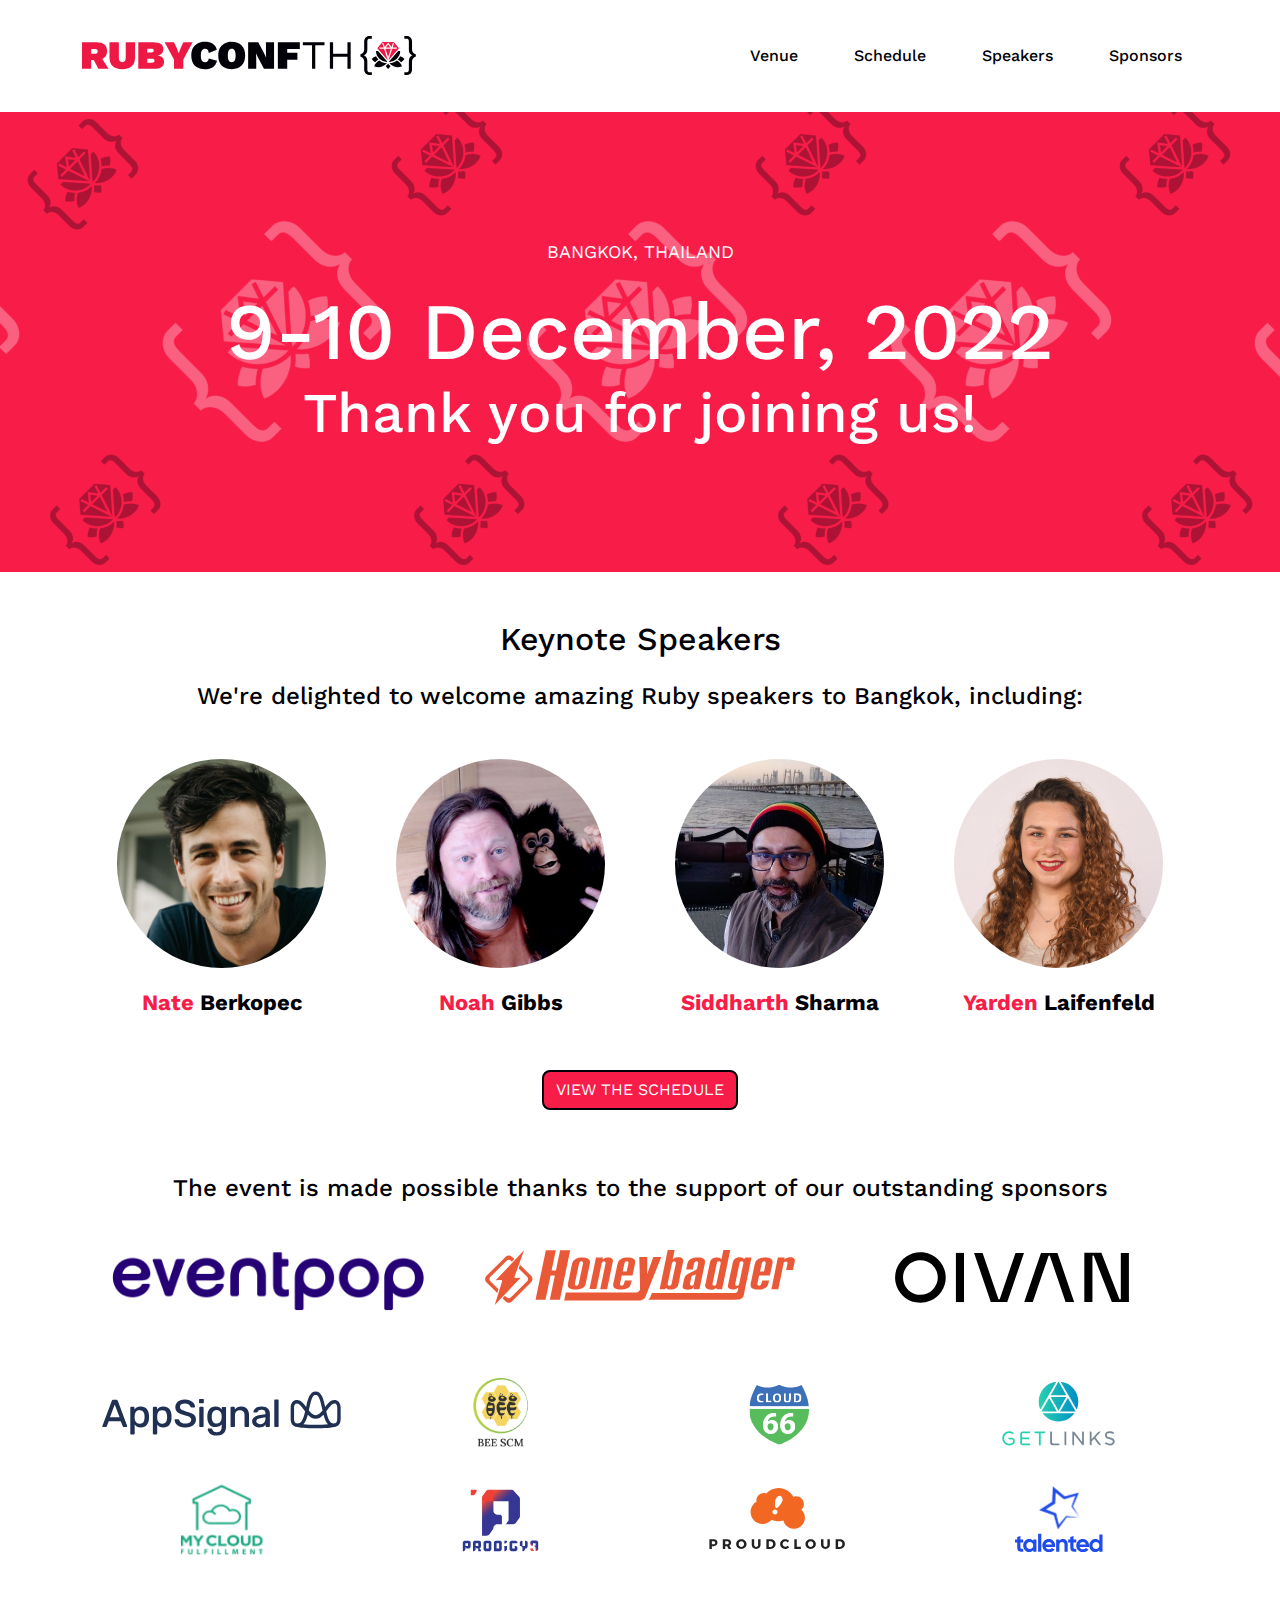
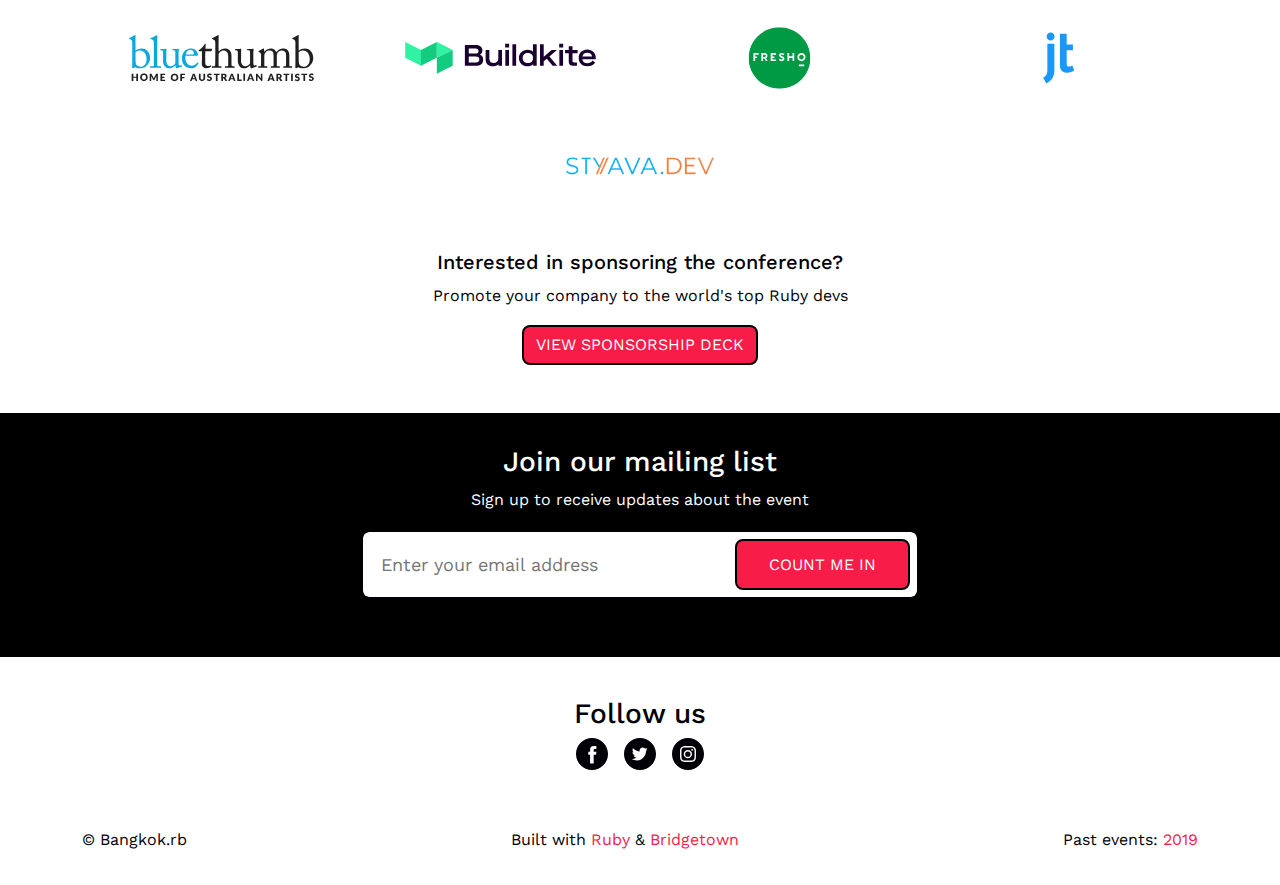
==== commit 2a10112a: "Remove canonical content" ====
--- a/index.html
+++ b/index.html
@@ -10,19 +10,19 @@
 
   <meta itemprop="name" content="Home | RubyConf TH 2022" />
   <meta itemprop="description" content="A community-powered Ruby conference on 9-10 December 2022 in Bangkok, Thailand" />
-  <meta itemprop="image" content="/public/images/social/opengraph.png" />
+  <meta itemprop="image" content="./images/social/opengraph.png" />
 
   <meta property="og:title" content="Home | RubyConf TH 2022" />
   <meta property="og:description" content="A community-powered Ruby conference on 9-10 December 2022 in Bangkok, Thailand" />
   <meta property="og:type" content="website" />
   <meta property="og:url" content="" />
-  <meta property="og:image" content="/images/social/opengraph.png" />
+  <meta property="og:image" content="./images/social/opengraph.png" />
 
   <meta name="twitter:card" content="summary_large_image" />
   <meta name="twitter:site" content="" />
   <meta name="twitter:title" content="Home | RubyConf TH 2022" />
   <meta name="twitter:description" content="A community-powered Ruby conference on 9-10 December 2022 in Bangkok, Thailand" />
-  <meta name="twitter:image" content="/images/social/twitter.png" />
+  <meta name="twitter:image" content="./images/social/twitter.png" />
 
   <meta name="apple-mobile-web-app-title" content=""/>
   <meta name="mobile-web-app-capable" content="yes"/>
@@ -36,24 +36,24 @@
   <meta http-equiv="cleartype" content="on">
 
   <meta name="msapplication-TileColor" content="#fff" />
-  <meta name="msapplication-TileImage" content="/images/favicon/mstile-144x144.png" />
-  <meta name="msapplication-square70x70logo" content="/images/favicon/mstile-70x70.png" />
-  <meta name="msapplication-square150x150logo" content="/images/favicon/mstile-150x150.png" />
-  <meta name="msapplication-wide310x150logo" content="/images/favicon/mstile-310x150.png" />
-  <meta name="msapplication-square310x310logo" content="/images/favicon/mstile-310x310.png" />
-
-  <link rel="apple-touch-icon-precomposed" sizes="144x144" href="/images/favicon/apple-icon-144x144.png"/>
-  <link rel="apple-touch-icon-precomposed" sizes="152x152" href="/images/favicon/apple-icon-152x152.png"/>
-
-  <link rel="icon" type="image/png" sizes="192x192"  href="/images/favicon/android-icon-192x192.png"/>
-  <link rel="icon" type="image/png" sizes="32x32" href="/images/favicon/favicon-32x32.png"/>
-  <link rel="icon" type="image/png" sizes="16x16" href="/images/favicon/favicon-16x16.png"/>
-  <link rel="icon" type="image/x-icon" href="/images/favicon/favicon.ico"/>
-
-  <link rel="manifest" href="/manifest.json"/>
-
-  <link rel="stylesheet" href="/_bridgetown/static/application.5SG76MD2.css" type="text/css"/>
-  <script src="/_bridgetown/static/application.VR3NFZWY.js" defer></script>
+  <meta name="msapplication-TileImage" content="./images/favicon/mstile-144x144.png" />
+  <meta name="msapplication-square70x70logo" content="./images/favicon/mstile-70x70.png" />
+  <meta name="msapplication-square150x150logo" content="./images/favicon/mstile-150x150.png" />
+  <meta name="msapplication-wide310x150logo" content="./images/favicon/mstile-310x150.png" />
+  <meta name="msapplication-square310x310logo" content="./images/favicon/mstile-310x310.png" />
+
+  <link rel="apple-touch-icon-precomposed" sizes="144x144" href="./images/favicon/apple-icon-144x144.png"/>
+  <link rel="apple-touch-icon-precomposed" sizes="152x152" href="./images/favicon/apple-icon-152x152.png"/>
+
+  <link rel="icon" type="image/png" sizes="192x192"  href="./images/favicon/android-icon-192x192.png"/>
+  <link rel="icon" type="image/png" sizes="32x32" href="./images/favicon/favicon-32x32.png"/>
+  <link rel="icon" type="image/png" sizes="16x16" href="./images/favicon/favicon-16x16.png"/>
+  <link rel="icon" type="image/x-icon" href="./images/favicon/favicon.ico"/>
+
+  <link rel="manifest" href="./manifest.json"/>
+
+  <link rel="stylesheet" href="./static/application.5SG76MD2.css" type="text/css"/>
+  <script src="./static/application.VR3NFZWY.js" defer></script>
 </head>
 <body class="home">
   <div hidden>
@@ -62,7 +62,7 @@
 
   <header class="app-header">
     <div class="container">
-      <a href="/" class="app-header__logo logo logo--text-icon">
+      <a href="./" class="app-header__logo logo logo--text-icon">
         <span class="visually-hidden">RubyConf TH {💎}</span>
       </a>
 
@@ -75,33 +75,23 @@
         <nav class="app-navigation">
           <ul class="app-navigation__list">
             <li class="app-navigation__item">
-              <a href="/venue" class="app-navigation__link">
+              <a href="./venue/" class="app-navigation__link">
                 <span class="app-navigation__text">Venue</span>
               </a>
             </li>
             <li class="app-navigation__item">
-              <a href="/practicalities" class="app-navigation__link">
-                <span class="app-navigation__text">Practicalities</span>
-              </a>
-            </li>
-            <li class="app-navigation__item">
-              <a href="/schedule" class="app-navigation__link">
+              <a href="./schedule/" class="app-navigation__link">
                 <span class="app-navigation__text">Schedule</span>
               </a>
             </li>
             <li class="app-navigation__item">
-              <a href="/speakers" class="app-navigation__link">
+              <a href="./speakers/" class="app-navigation__link">
                 <span class="app-navigation__text">Speakers</span>
               </a>
             </li>
             <li class="app-navigation__item">
-              <a href="/sponsors" class="app-navigation__link">
+              <a href="./sponsors/" class="app-navigation__link">
                 <span class="app-navigation__text">Sponsors</span>
-              </a>
-            </li>
-            <li class="app-navigation__item">
-              <a href="/code-of-conduct" class="app-navigation__link">
-                <span class="app-navigation__text">Code of Conduct</span>
               </a>
             </li>
           </ul>
@@ -126,32 +116,32 @@
 
         <ul class="list-speaker">
           <li class="list-speaker__individual" id="nate-berkopec">
-            <a href="/speakers#nate-berkopec" target="_blank" class="list-sponsor__link">
-              <img class="list-speaker__photo" src="/images/speakers/nate-berkopec.jpg" alt="Nate Berkopec" />
+            <a href="speakers#nate-berkopec" target="_blank" class="list-sponsor__link">
+              <img class="list-speaker__photo" src="images/speakers/nate-berkopec.jpg" alt="Nate Berkopec" />
             </a>
             <div class="list-speaker__name text-branded">
               <span>Nate</span>&nbsp;Berkopec
             </div>
           </li>
           <li class="list-speaker__individual" id="noah-gibbs">
-            <a href="/speakers#noah-gibbs" target="_blank" class="list-sponsor__link">
-              <img class="list-speaker__photo" src="/images/speakers/noah-gibbs.jpg" alt="Noah Gibbs" />
+            <a href="speakers#noah-gibbs" target="_blank" class="list-sponsor__link">
+              <img class="list-speaker__photo" src="images/speakers/noah-gibbs.jpg" alt="Noah Gibbs" />
             </a>
             <div class="list-speaker__name text-branded">
               <span>Noah</span>&nbsp;Gibbs
             </div>
           </li>
           <li class="list-speaker__individual" id="siddharth-sharma">
-            <a href="/speakers#siddharth-sharma" target="_blank" class="list-sponsor__link">
-              <img class="list-speaker__photo" src="/images/speakers/siddharth-sharma.jpg" alt="Siddharth Sharma" />
+            <a href="speakers#siddharth-sharma" target="_blank" class="list-sponsor__link">
+              <img class="list-speaker__photo" src="images/speakers/siddharth-sharma.jpg" alt="Siddharth Sharma" />
             </a>
             <div class="list-speaker__name text-branded">
               <span>Siddharth</span>&nbsp;Sharma
             </div>
           </li>
           <li class="list-speaker__individual" id="yarden-laifenfeld">
-            <a href="/speakers#yarden-laifenfeld" target="_blank" class="list-sponsor__link">
-              <img class="list-speaker__photo" src="/images/speakers/yarden-laifenfeld.jpg" alt="Yarden Laifenfeld" />
+            <a href="speakers#yarden-laifenfeld" target="_blank" class="list-sponsor__link">
+              <img class="list-speaker__photo" src="images/speakers/yarden-laifenfeld.jpg" alt="Yarden Laifenfeld" />
             </a>
             <div class="list-speaker__name text-branded">
               <span>Yarden</span>&nbsp;Laifenfeld
@@ -159,7 +149,7 @@
           </li>
         </ul>
 
-        <a class="btn btn--primary" href="/schedule/" target="_blank">View the schedule</a>
+        <a class="btn btn--primary" href="schedule/" target="_blank">View the schedule</a>
       </section>
 
       <section class="sponsors">
@@ -167,17 +157,17 @@
         <ul class="list-sponsor list-sponsor--gold">
           <li class="list-sponsor__company">    
             <a href="https://www.eventpop.me/" title="Eventpop - Eventpop is an end-to-end event solution that enhances the seamless event experience. Eventpop แพลตฟอร์มจำหน่ายบัตรที่ตอบโจทย์ทุกงานอีเวนต์." target="_blank" class="list-sponsor__link">
-              <img class="list-sponsor__logo" src="/images/sponsors/eventpop.png" alt="Eventpop" />
+              <img class="list-sponsor__logo" src="images/sponsors/eventpop.png" alt="Eventpop" />
             </a>
           </li>
           <li class="list-sponsor__company">    
             <a href="https://www.honeybadger.io/" title="Honeybadger - Honeybadger is the error, uptime, and cron monitoring tool built for you, the developer who cares about a quality product and happy customers." target="_blank" class="list-sponsor__link">
-              <img class="list-sponsor__logo" src="/images/sponsors/honeybadger.svg" alt="Honeybadger" />
+              <img class="list-sponsor__logo" src="images/sponsors/honeybadger.svg" alt="Honeybadger" />
             </a>
           </li>
           <li class="list-sponsor__company">    
             <a href="https://oivan.com/" title="Oivan - We believe that extraordinary expertise in design and technology can solve some of the world's biggest challenges." target="_blank" class="list-sponsor__link">
-              <img class="list-sponsor__logo" src="/images/sponsors/oivan.svg" alt="Oivan" />
+              <img class="list-sponsor__logo" src="images/sponsors/oivan.svg" alt="Oivan" />
             </a>
           </li>
         </ul>
@@ -185,42 +175,42 @@
         <ul class="list-sponsor list-sponsor--silver">
           <li class="list-sponsor__company">    
             <a href="https://www.appsignal.com/" title="AppSignal - Monitor your apps from A to Z: error tracking, performance insights, server metrics, uptime pages, custom dashboards, and more. AppSignal works for all popular Ruby frameworks and automatically instruments and creates beautiful dashboards for Sidekiq, Active Job, and other integrations." target="_blank" class="list-sponsor__link">
-              <img class="list-sponsor__logo" src="/images/sponsors/appsignal.svg" alt="AppSignal" />
+              <img class="list-sponsor__logo" src="images/sponsors/appsignal.svg" alt="AppSignal" />
             </a>
           </li>
           <li class="list-sponsor__company">    
             <a href="https://beescm.com/" title="Bee SCM - Bee SCM is an enterprise-grade Hospitality Procurement &amp; Inventory management software powered by JRuby that is intuitive, connected, simple to use and helps your team focus on the bottom line." target="_blank" class="list-sponsor__link">
-              <img class="list-sponsor__logo" src="/images/sponsors/beeees.png" alt="Bee SCM" />
+              <img class="list-sponsor__logo" src="images/sponsors/beeees.png" alt="Bee SCM" />
             </a>
           </li>
           <li class="list-sponsor__company">    
             <a href="https://www.cloud66.com/frameworks/rails/?utm_source=e&amp;utm_medium=l&amp;utm_campaign=RubyConfTH" title="Cloud 66 - Cloud 66 is the best deployment tool for Rails. Deploy your Rails and Rack applications directly from your repo to any cloud, with native support for Rails conventions, full databases support, replication and backups, powerful access management, and traffic control features. Try it today for free with an extra $200 in free credits with the code: RubyConfTH." target="_blank" class="list-sponsor__link">
-              <img class="list-sponsor__logo" src="/images/sponsors/cloud-66.svg" alt="Cloud 66" />
+              <img class="list-sponsor__logo" src="images/sponsors/cloud-66.svg" alt="Cloud 66" />
             </a>
           </li>
           <li class="list-sponsor__company">    
             <a href="https://www.getlinks.com/" title="GetLinks - GetLinks is the leading technology recruiting platform in South East Asia, having helped thousands of tech talents to work at tech companies as well as helping major corporates like Accenture, L’Oreal, SCG, CP Group, to achieve digital transformation through building digital teams." target="_blank" class="list-sponsor__link">
-              <img class="list-sponsor__logo" src="/images/sponsors/getlinks.svg" alt="GetLinks" />
+              <img class="list-sponsor__logo" src="images/sponsors/getlinks.svg" alt="GetLinks" />
             </a>
           </li>
           <li class="list-sponsor__company">    
             <a href="https://careers.mycloudfulfillment.com/software-developers.html" title="MyCloudFulfillment - We are the #1 fulfillment solution in Thailand for E-Commerce and multi-channel businesses. Our Order Management System and Warehouse Center are designed for SEA markets with full connectivity to Marketplaces, Websites, Social commerces, and beyond." target="_blank" class="list-sponsor__link">
-              <img class="list-sponsor__logo" src="/images/sponsors/mycloudfulfillment.svg" alt="MyCloudFulfillment" />
+              <img class="list-sponsor__logo" src="images/sponsors/mycloudfulfillment.svg" alt="MyCloudFulfillment" />
             </a>
           </li>
           <li class="list-sponsor__company">    
             <a href="https://prodigy9.co/" title="PRODIGY9 - Tired of condescending tech elites? Recruiters giving up on your company? Empathy and Humility is part of our core hiring practices. It's how we've scaled to FIFTY with no funding in just one year. We provide software development, outsourcing, recruitment, team structuring and everything People for your Software Team. Get in touch. We don't bite (or judge :p)." target="_blank" class="list-sponsor__link">
-              <img class="list-sponsor__logo" src="/images/sponsors/prodigy9.svg" alt="PRODIGY9" />
+              <img class="list-sponsor__logo" src="images/sponsors/prodigy9.svg" alt="PRODIGY9" />
             </a>
           </li>
           <li class="list-sponsor__company">    
             <a href="https://www.proudcloud.io/" title="ProudCloud - Based in Manila, we're a full stack development firm that's been building web and mobile technologies for global startups, medium, and large enterprises since 2009. Since then, we've established ourselves as one of the leading web engineering and cloud computing service providers in South East Asia." target="_blank" class="list-sponsor__link">
-              <img class="list-sponsor__logo" src="/images/sponsors/proudcloud.svg" alt="ProudCloud" />
+              <img class="list-sponsor__logo" src="images/sponsors/proudcloud.svg" alt="ProudCloud" />
             </a>
           </li>
           <li class="list-sponsor__company">    
             <a href="https://talentedhk.com/" title="Talented - Talented helps small businesses with just about anything you can name. We cover bases like recruitment, social media, web design, and small business financing so you get a breather from managing your own business." target="_blank" class="list-sponsor__link">
-              <img class="list-sponsor__logo" src="/images/sponsors/talented.svg" alt="Talented" />
+              <img class="list-sponsor__logo" src="images/sponsors/talented.svg" alt="Talented" />
             </a>
           </li>
         </ul>
@@ -228,27 +218,27 @@
         <ul class="list-sponsor list-sponsor--speaker">
           <li class="list-sponsor__company">    
             <a href="https://bluethumb.com.au/" title="Bluethumb - Bluethumb is Australia's largest online art gallery. Built on top of Ruby On Rails in 2012, we represent over 20,000 emerging and established artists from Australia and work with 20 of Australia's most remote Aboriginal Art Centres." target="_blank" class="list-sponsor__link">
-              <img class="list-sponsor__logo" src="/images/sponsors/bluethumb.svg" alt="Bluethumb" />
+              <img class="list-sponsor__logo" src="images/sponsors/bluethumb.svg" alt="Bluethumb" />
             </a>
           </li>
           <li class="list-sponsor__company">    
             <a href="https://buildkite.com/" title="BuildKite - Buildkite is a next generation CI/CD platform for building, testing, and deploying at scale. Use your own cloud infrastructure to turbo charge build speed, increase reliability, and reduce cost." target="_blank" class="list-sponsor__link">
-              <img class="list-sponsor__logo" src="/images/sponsors/buildkite.svg" alt="BuildKite" />
+              <img class="list-sponsor__logo" src="images/sponsors/buildkite.svg" alt="BuildKite" />
             </a>
           </li>
           <li class="list-sponsor__company">    
             <a href="http://www.fresho.com/" title="Fresho - Fresho is an online ordering and order management platform for wholesale food businesses with the goal to positively transform the food industry for the benefit of people and the planet." target="_blank" class="list-sponsor__link">
-              <img class="list-sponsor__logo" src="/images/sponsors/fresho.svg" alt="Fresho" />
+              <img class="list-sponsor__logo" src="images/sponsors/fresho.svg" alt="Fresho" />
             </a>
           </li>
           <li class="list-sponsor__company">    
             <a href="https://www.jobandtalent.com/" title="Jobandtalent - At Jobandtalent, we make workers and companies thrive. Our workforce-as-a-service (WaaS) system handles everything from matching candidates with offers, to payroll. Employment stability for crew and data-driven insights into attendance data for shift managers are the main benefits of Jobandtalent. Founded in Spain, we are a remote-first company with people working from all over the world." target="_blank" class="list-sponsor__link">
-              <img class="list-sponsor__logo" src="/images/sponsors/jobandtalent.svg" alt="Jobandtalent" />
+              <img class="list-sponsor__logo" src="images/sponsors/jobandtalent.svg" alt="Jobandtalent" />
             </a>
           </li>
           <li class="list-sponsor__company">    
             <a href="https://azure.styava.dev/apac/en/home" title="STYAVA - For Developers, By Developers, With Developers" target="_blank" class="list-sponsor__link">
-              <img class="list-sponsor__logo" src="/images/sponsors/styava.png" alt="STYAVA" />
+              <img class="list-sponsor__logo" src="images/sponsors/styava.png" alt="STYAVA" />
             </a>
           </li>
         </ul>
--- a/static/application.5SG76MD2.css
+++ b/static/application.5SG76MD2.css
@@ -0,0 +1,8 @@
+@charset "UTF-8";@import"https://fonts.googleapis.com/css?family=Work+Sans:300,500,700";:root{--bs-blue: #0d6efd;--bs-indigo: #6610f2;--bs-purple: #6f42c1;--bs-pink: #d63384;--bs-red: #dc3545;--bs-orange: #fd7e14;--bs-yellow: #ffc107;--bs-green: #198754;--bs-teal: #20c997;--bs-cyan: #0dcaf0;--bs-black: #000;--bs-white: #fff;--bs-gray: #6c757d;--bs-gray-dark: #343a40;--bs-gray-100: #f8f9fa;--bs-gray-200: #e9ecef;--bs-gray-300: #dee2e6;--bs-gray-400: #ced4da;--bs-gray-500: #adb5bd;--bs-gray-600: #6c757d;--bs-gray-700: #495057;--bs-gray-800: #343a40;--bs-gray-900: #212529;--bs-primary: #f81c49;--bs-secondary: #66666a;--bs-success: #198754;--bs-info: #0dcaf0;--bs-warning: #ffc107;--bs-danger: #dc3545;--bs-light: #f8f9fa;--bs-dark: #212529;--bs-primary-rgb: 248, 28, 73;--bs-secondary-rgb: 102, 102, 106;--bs-success-rgb: 25, 135, 84;--bs-info-rgb: 13, 202, 240;--bs-warning-rgb: 255, 193, 7;--bs-danger-rgb: 220, 53, 69;--bs-light-rgb: 248, 249, 250;--bs-dark-rgb: 33, 37, 41;--bs-white-rgb: 255, 255, 255;--bs-black-rgb: 0, 0, 0;--bs-body-color-rgb: 0, 0, 6;--bs-body-bg-rgb: 255, 255, 255;--bs-font-sans-serif: system-ui, -apple-system, "Segoe UI", Roboto, "Helvetica Neue", "Noto Sans", "Liberation Sans", Arial, sans-serif, "Apple Color Emoji", "Segoe UI Emoji", "Segoe UI Symbol", "Noto Color Emoji";--bs-font-monospace: SFMono-Regular, Menlo, Monaco, Consolas, "Liberation Mono", "Courier New", monospace;--bs-gradient: linear-gradient(180deg, rgba(255, 255, 255, .15), rgba(255, 255, 255, 0));--bs-body-font-family: var(--bs-font-sans-serif);--bs-body-font-size: 1rem;--bs-body-font-weight: 400;--bs-body-line-height: 1.5;--bs-body-color: #000006;--bs-body-bg: #fff;--bs-border-width: 1px;--bs-border-style: solid;--bs-border-color: #dee2e6;--bs-border-color-translucent: rgba(0, 0, 0, .175);--bs-border-radius: .375rem;--bs-border-radius-sm: .25rem;--bs-border-radius-lg: .5rem;--bs-border-radius-xl: 1rem;--bs-border-radius-2xl: 2rem;--bs-border-radius-pill: 50rem;--bs-link-color: #f81c49;--bs-link-hover-color: #c6163a;--bs-code-color: #d63384;--bs-highlight-bg: #fff3cd}*,*:before,*:after{box-sizing:border-box}@media (prefers-reduced-motion: no-preference){:root{scroll-behavior:smooth}}body{margin:0;font-family:var(--bs-body-font-family);font-size:var(--bs-body-font-size);font-weight:var(--bs-body-font-weight);line-height:var(--bs-body-line-height);color:var(--bs-body-color);text-align:var(--bs-body-text-align);background-color:var(--bs-body-bg);-webkit-text-size-adjust:100%;-webkit-tap-highlight-color:rgba(0,0,0,0)}hr{margin:1rem 0;color:inherit;border:0;border-top:1px solid;opacity:.25}h6,.h6,h5,.h5,h4,.h4,h3,.h3,h2,.h2,h1,.h1{margin-top:0;margin-bottom:.5rem;font-weight:500;line-height:1.2}h1,.h1{font-size:calc(1.375rem + 1.5vw)}@media (min-width: 1200px){h1,.h1{font-size:2.5rem}}h2,.h2{font-size:calc(1.325rem + .9vw)}@media (min-width: 1200px){h2,.h2{font-size:2rem}}h3,.h3{font-size:calc(1.3rem + .6vw)}@media (min-width: 1200px){h3,.h3{font-size:1.75rem}}h4,.h4{font-size:calc(1.275rem + .3vw)}@media (min-width: 1200px){h4,.h4{font-size:1.5rem}}h5,.h5{font-size:1.25rem}h6,.h6{font-size:1rem}p{margin-top:0;margin-bottom:1rem}abbr[title]{text-decoration:underline dotted;cursor:help;text-decoration-skip-ink:none}address{margin-bottom:1rem;font-style:normal;line-height:inherit}ol,ul{padding-left:2rem}ol,ul,dl{margin-top:0;margin-bottom:1rem}ol ol,ul ul,ol ul,ul ol{margin-bottom:0}dt{font-weight:700}dd{margin-bottom:.5rem;margin-left:0}blockquote{margin:0 0 1rem}b,strong{font-weight:bolder}small,.small{font-size:.875em}mark,.mark{padding:.1875em;background-color:var(--bs-highlight-bg)}sub,sup{position:relative;font-size:.75em;line-height:0;vertical-align:baseline}sub{bottom:-.25em}sup{top:-.5em}a{color:var(--bs-link-color);text-decoration:underline}a:hover{color:var(--bs-link-hover-color)}a:not([href]):not([class]),a:not([href]):not([class]):hover{color:inherit;text-decoration:none}pre,code,kbd,samp{font-family:var(--bs-font-monospace);font-size:1em}pre{display:block;margin-top:0;margin-bottom:1rem;overflow:auto;font-size:.875em}pre code{font-size:inherit;color:inherit;word-break:normal}code{font-size:.875em;color:var(--bs-code-color);word-wrap:break-word}a>code{color:inherit}kbd{padding:.1875rem .375rem;font-size:.875em;color:var(--bs-body-bg);background-color:var(--bs-body-color);border-radius:.25rem}kbd kbd{padding:0;font-size:1em}figure{margin:0 0 1rem}img,svg{vertical-align:middle}table{caption-side:bottom;border-collapse:collapse}caption{padding-top:.5rem;padding-bottom:.5rem;color:#6c757d;text-align:left}th{text-align:inherit;text-align:-webkit-match-parent}thead,tbody,tfoot,tr,td,th{border-color:inherit;border-style:solid;border-width:0}label{display:inline-block}button{border-radius:0}button:focus:not(:focus-visible){outline:0}input,button,select,optgroup,textarea{margin:0;font-family:inherit;font-size:inherit;line-height:inherit}button,select{text-transform:none}[role=button]{cursor:pointer}select{word-wrap:normal}select:disabled{opacity:1}[list]:not([type=date]):not([type=datetime-local]):not([type=month]):not([type=week]):not([type=time])::-webkit-calendar-picker-indicator{display:none!important}button,[type=button],[type=reset],[type=submit]{-webkit-appearance:button}button:not(:disabled),[type=button]:not(:disabled),[type=reset]:not(:disabled),[type=submit]:not(:disabled){cursor:pointer}::-moz-focus-inner{padding:0;border-style:none}textarea{resize:vertical}fieldset{min-width:0;padding:0;margin:0;border:0}legend{float:left;width:100%;padding:0;margin-bottom:.5rem;font-size:calc(1.275rem + .3vw);line-height:inherit}@media (min-width: 1200px){legend{font-size:1.5rem}}legend+*{clear:left}::-webkit-datetime-edit-fields-wrapper,::-webkit-datetime-edit-text,::-webkit-datetime-edit-minute,::-webkit-datetime-edit-hour-field,::-webkit-datetime-edit-day-field,::-webkit-datetime-edit-month-field,::-webkit-datetime-edit-year-field{padding:0}::-webkit-inner-spin-button{height:auto}[type=search]{outline-offset:-2px;-webkit-appearance:textfield}::-webkit-search-decoration{-webkit-appearance:none}::-webkit-color-swatch-wrapper{padding:0}::file-selector-button{font:inherit;-webkit-appearance:button}output{display:inline-block}iframe{border:0}summary{display:list-item;cursor:pointer}progress{vertical-align:baseline}[hidden]{display:none!important}.lead{font-size:1.25rem;font-weight:300}.display-1{font-size:calc(1.625rem + 4.5vw);font-weight:300;line-height:1.2}@media (min-width: 1200px){.display-1{font-size:5rem}}.display-2{font-size:calc(1.575rem + 3.9vw);font-weight:300;line-height:1.2}@media (min-width: 1200px){.display-2{font-size:4.5rem}}.display-3{font-size:calc(1.525rem + 3.3vw);font-weight:300;line-height:1.2}@media (min-width: 1200px){.display-3{font-size:4rem}}.display-4{font-size:calc(1.475rem + 2.7vw);font-weight:300;line-height:1.2}@media (min-width: 1200px){.display-4{font-size:3.5rem}}.display-5{font-size:calc(1.425rem + 2.1vw);font-weight:300;line-height:1.2}.display-6{font-size:calc(1.375rem + 1.5vw);font-weight:300;line-height:1.2}.list-unstyled,.list-inline{padding-left:0;list-style:none}.list-inline-item{display:inline-block}.list-inline-item:not(:last-child){margin-right:.5rem}.initialism{font-size:.875em;text-transform:uppercase}.blockquote{margin-bottom:1rem;font-size:1.25rem}.blockquote>:last-child{margin-bottom:0}.blockquote-footer{margin-top:-1rem;margin-bottom:1rem;font-size:.875em;color:#6c757d}.blockquote-footer:before{content:"\2014\a0"}.img-fluid{max-width:100%;height:auto}.img-thumbnail{padding:.25rem;background-color:#fff;border:1px solid var(--bs-border-color);border-radius:.375rem;max-width:100%;height:auto}.figure{display:inline-block}.figure-img{margin-bottom:.5rem;line-height:1}.figure-caption{font-size:.875em;color:#6c757d}.container,.container-fluid,.container-xxl,.container-xl,.container-lg,.container-md,.container-sm{--bs-gutter-x: 1.5rem;--bs-gutter-y: 0;width:100%;padding-right:calc(var(--bs-gutter-x) * .5);padding-left:calc(var(--bs-gutter-x) * .5);margin-right:auto;margin-left:auto}@media (min-width: 576px){.container-sm,.container{max-width:540px}}@media (min-width: 768px){.container-md,.container-sm,.container{max-width:720px}}@media (min-width: 992px){.container-lg,.container-md,.container-sm,.container{max-width:960px}}@media (min-width: 1200px){.container-xl,.container-lg,.container-md,.container-sm,.container{max-width:1140px}}@media (min-width: 1400px){.container-xxl,.container-xl,.container-lg,.container-md,.container-sm,.container{max-width:1320px}}.row{--bs-gutter-x: 1.5rem;--bs-gutter-y: 0;display:flex;flex-wrap:wrap;margin-top:calc(-1 * var(--bs-gutter-y));margin-right:calc(-.5 * var(--bs-gutter-x));margin-left:calc(-.5 * var(--bs-gutter-x))}.row>*{flex-shrink:0;width:100%;max-width:100%;padding-right:calc(var(--bs-gutter-x) * .5);padding-left:calc(var(--bs-gutter-x) * .5);margin-top:var(--bs-gutter-y)}.col{flex:1 0 0%}.row-cols-auto>*{flex:0 0 auto;width:auto}.row-cols-1>*{flex:0 0 auto;width:100%}.row-cols-2>*{flex:0 0 auto;width:50%}.row-cols-3>*{flex:0 0 auto;width:33.3333333333%}.row-cols-4>*{flex:0 0 auto;width:25%}.row-cols-5>*{flex:0 0 auto;width:20%}.row-cols-6>*{flex:0 0 auto;width:16.6666666667%}.col-auto{flex:0 0 auto;width:auto}.col-1{flex:0 0 auto;width:8.33333333%}.col-2{flex:0 0 auto;width:16.66666667%}.col-3{flex:0 0 auto;width:25%}.col-4{flex:0 0 auto;width:33.33333333%}.col-5{flex:0 0 auto;width:41.66666667%}.col-6{flex:0 0 auto;width:50%}.col-7{flex:0 0 auto;width:58.33333333%}.col-8{flex:0 0 auto;width:66.66666667%}.col-9{flex:0 0 auto;width:75%}.col-10{flex:0 0 auto;width:83.33333333%}.col-11{flex:0 0 auto;width:91.66666667%}.col-12{flex:0 0 auto;width:100%}.offset-1{margin-left:8.33333333%}.offset-2{margin-left:16.66666667%}.offset-3{margin-left:25%}.offset-4{margin-left:33.33333333%}.offset-5{margin-left:41.66666667%}.offset-6{margin-left:50%}.offset-7{margin-left:58.33333333%}.offset-8{margin-left:66.66666667%}.offset-9{margin-left:75%}.offset-10{margin-left:83.33333333%}.offset-11{margin-left:91.66666667%}.g-0,.gx-0{--bs-gutter-x: 0}.g-0,.gy-0{--bs-gutter-y: 0}.g-1,.gx-1{--bs-gutter-x: .25rem}.g-1,.gy-1{--bs-gutter-y: .25rem}.g-2,.gx-2{--bs-gutter-x: .5rem}.g-2,.gy-2{--bs-gutter-y: .5rem}.g-3,.gx-3{--bs-gutter-x: 1rem}.g-3,.gy-3{--bs-gutter-y: 1rem}.g-4,.gx-4{--bs-gutter-x: 1.5rem}.g-4,.gy-4{--bs-gutter-y: 1.5rem}.g-5,.gx-5{--bs-gutter-x: 3rem}.g-5,.gy-5{--bs-gutter-y: 3rem}@media (min-width: 576px){.col-sm{flex:1 0 0%}.row-cols-sm-auto>*{flex:0 0 auto;width:auto}.row-cols-sm-1>*{flex:0 0 auto;width:100%}.row-cols-sm-2>*{flex:0 0 auto;width:50%}.row-cols-sm-3>*{flex:0 0 auto;width:33.3333333333%}.row-cols-sm-4>*{flex:0 0 auto;width:25%}.row-cols-sm-5>*{flex:0 0 auto;width:20%}.row-cols-sm-6>*{flex:0 0 auto;width:16.6666666667%}.col-sm-auto{flex:0 0 auto;width:auto}.col-sm-1{flex:0 0 auto;width:8.33333333%}.col-sm-2{flex:0 0 auto;width:16.66666667%}.col-sm-3{flex:0 0 auto;width:25%}.col-sm-4{flex:0 0 auto;width:33.33333333%}.col-sm-5{flex:0 0 auto;width:41.66666667%}.col-sm-6{flex:0 0 auto;width:50%}.col-sm-7{flex:0 0 auto;width:58.33333333%}.col-sm-8{flex:0 0 auto;width:66.66666667%}.col-sm-9{flex:0 0 auto;width:75%}.col-sm-10{flex:0 0 auto;width:83.33333333%}.col-sm-11{flex:0 0 auto;width:91.66666667%}.col-sm-12{flex:0 0 auto;width:100%}.offset-sm-0{margin-left:0}.offset-sm-1{margin-left:8.33333333%}.offset-sm-2{margin-left:16.66666667%}.offset-sm-3{margin-left:25%}.offset-sm-4{margin-left:33.33333333%}.offset-sm-5{margin-left:41.66666667%}.offset-sm-6{margin-left:50%}.offset-sm-7{margin-left:58.33333333%}.offset-sm-8{margin-left:66.66666667%}.offset-sm-9{margin-left:75%}.offset-sm-10{margin-left:83.33333333%}.offset-sm-11{margin-left:91.66666667%}.g-sm-0,.gx-sm-0{--bs-gutter-x: 0}.g-sm-0,.gy-sm-0{--bs-gutter-y: 0}.g-sm-1,.gx-sm-1{--bs-gutter-x: .25rem}.g-sm-1,.gy-sm-1{--bs-gutter-y: .25rem}.g-sm-2,.gx-sm-2{--bs-gutter-x: .5rem}.g-sm-2,.gy-sm-2{--bs-gutter-y: .5rem}.g-sm-3,.gx-sm-3{--bs-gutter-x: 1rem}.g-sm-3,.gy-sm-3{--bs-gutter-y: 1rem}.g-sm-4,.gx-sm-4{--bs-gutter-x: 1.5rem}.g-sm-4,.gy-sm-4{--bs-gutter-y: 1.5rem}.g-sm-5,.gx-sm-5{--bs-gutter-x: 3rem}.g-sm-5,.gy-sm-5{--bs-gutter-y: 3rem}}@media (min-width: 768px){.col-md{flex:1 0 0%}.row-cols-md-auto>*{flex:0 0 auto;width:auto}.row-cols-md-1>*{flex:0 0 auto;width:100%}.row-cols-md-2>*{flex:0 0 auto;width:50%}.row-cols-md-3>*{flex:0 0 auto;width:33.3333333333%}.row-cols-md-4>*{flex:0 0 auto;width:25%}.row-cols-md-5>*{flex:0 0 auto;width:20%}.row-cols-md-6>*{flex:0 0 auto;width:16.6666666667%}.col-md-auto{flex:0 0 auto;width:auto}.col-md-1{flex:0 0 auto;width:8.33333333%}.col-md-2{flex:0 0 auto;width:16.66666667%}.col-md-3{flex:0 0 auto;width:25%}.col-md-4{flex:0 0 auto;width:33.33333333%}.col-md-5{flex:0 0 auto;width:41.66666667%}.col-md-6{flex:0 0 auto;width:50%}.col-md-7{flex:0 0 auto;width:58.33333333%}.col-md-8{flex:0 0 auto;width:66.66666667%}.col-md-9{flex:0 0 auto;width:75%}.col-md-10{flex:0 0 auto;width:83.33333333%}.col-md-11{flex:0 0 auto;width:91.66666667%}.col-md-12{flex:0 0 auto;width:100%}.offset-md-0{margin-left:0}.offset-md-1{margin-left:8.33333333%}.offset-md-2{margin-left:16.66666667%}.offset-md-3{margin-left:25%}.offset-md-4{margin-left:33.33333333%}.offset-md-5{margin-left:41.66666667%}.offset-md-6{margin-left:50%}.offset-md-7{margin-left:58.33333333%}.offset-md-8{margin-left:66.66666667%}.offset-md-9{margin-left:75%}.offset-md-10{margin-left:83.33333333%}.offset-md-11{margin-left:91.66666667%}.g-md-0,.gx-md-0{--bs-gutter-x: 0}.g-md-0,.gy-md-0{--bs-gutter-y: 0}.g-md-1,.gx-md-1{--bs-gutter-x: .25rem}.g-md-1,.gy-md-1{--bs-gutter-y: .25rem}.g-md-2,.gx-md-2{--bs-gutter-x: .5rem}.g-md-2,.gy-md-2{--bs-gutter-y: .5rem}.g-md-3,.gx-md-3{--bs-gutter-x: 1rem}.g-md-3,.gy-md-3{--bs-gutter-y: 1rem}.g-md-4,.gx-md-4{--bs-gutter-x: 1.5rem}.g-md-4,.gy-md-4{--bs-gutter-y: 1.5rem}.g-md-5,.gx-md-5{--bs-gutter-x: 3rem}.g-md-5,.gy-md-5{--bs-gutter-y: 3rem}}@media (min-width: 992px){.col-lg{flex:1 0 0%}.row-cols-lg-auto>*{flex:0 0 auto;width:auto}.row-cols-lg-1>*{flex:0 0 auto;width:100%}.row-cols-lg-2>*{flex:0 0 auto;width:50%}.row-cols-lg-3>*{flex:0 0 auto;width:33.3333333333%}.row-cols-lg-4>*{flex:0 0 auto;width:25%}.row-cols-lg-5>*{flex:0 0 auto;width:20%}.row-cols-lg-6>*{flex:0 0 auto;width:16.6666666667%}.col-lg-auto{flex:0 0 auto;width:auto}.col-lg-1{flex:0 0 auto;width:8.33333333%}.col-lg-2{flex:0 0 auto;width:16.66666667%}.col-lg-3{flex:0 0 auto;width:25%}.col-lg-4{flex:0 0 auto;width:33.33333333%}.col-lg-5{flex:0 0 auto;width:41.66666667%}.col-lg-6{flex:0 0 auto;width:50%}.col-lg-7{flex:0 0 auto;width:58.33333333%}.col-lg-8{flex:0 0 auto;width:66.66666667%}.col-lg-9{flex:0 0 auto;width:75%}.col-lg-10{flex:0 0 auto;width:83.33333333%}.col-lg-11{flex:0 0 auto;width:91.66666667%}.col-lg-12{flex:0 0 auto;width:100%}.offset-lg-0{margin-left:0}.offset-lg-1{margin-left:8.33333333%}.offset-lg-2{margin-left:16.66666667%}.offset-lg-3{margin-left:25%}.offset-lg-4{margin-left:33.33333333%}.offset-lg-5{margin-left:41.66666667%}.offset-lg-6{margin-left:50%}.offset-lg-7{margin-left:58.33333333%}.offset-lg-8{margin-left:66.66666667%}.offset-lg-9{margin-left:75%}.offset-lg-10{margin-left:83.33333333%}.offset-lg-11{margin-left:91.66666667%}.g-lg-0,.gx-lg-0{--bs-gutter-x: 0}.g-lg-0,.gy-lg-0{--bs-gutter-y: 0}.g-lg-1,.gx-lg-1{--bs-gutter-x: .25rem}.g-lg-1,.gy-lg-1{--bs-gutter-y: .25rem}.g-lg-2,.gx-lg-2{--bs-gutter-x: .5rem}.g-lg-2,.gy-lg-2{--bs-gutter-y: .5rem}.g-lg-3,.gx-lg-3{--bs-gutter-x: 1rem}.g-lg-3,.gy-lg-3{--bs-gutter-y: 1rem}.g-lg-4,.gx-lg-4{--bs-gutter-x: 1.5rem}.g-lg-4,.gy-lg-4{--bs-gutter-y: 1.5rem}.g-lg-5,.gx-lg-5{--bs-gutter-x: 3rem}.g-lg-5,.gy-lg-5{--bs-gutter-y: 3rem}}@media (min-width: 1200px){.col-xl{flex:1 0 0%}.row-cols-xl-auto>*{flex:0 0 auto;width:auto}.row-cols-xl-1>*{flex:0 0 auto;width:100%}.row-cols-xl-2>*{flex:0 0 auto;width:50%}.row-cols-xl-3>*{flex:0 0 auto;width:33.3333333333%}.row-cols-xl-4>*{flex:0 0 auto;width:25%}.row-cols-xl-5>*{flex:0 0 auto;width:20%}.row-cols-xl-6>*{flex:0 0 auto;width:16.6666666667%}.col-xl-auto{flex:0 0 auto;width:auto}.col-xl-1{flex:0 0 auto;width:8.33333333%}.col-xl-2{flex:0 0 auto;width:16.66666667%}.col-xl-3{flex:0 0 auto;width:25%}.col-xl-4{flex:0 0 auto;width:33.33333333%}.col-xl-5{flex:0 0 auto;width:41.66666667%}.col-xl-6{flex:0 0 auto;width:50%}.col-xl-7{flex:0 0 auto;width:58.33333333%}.col-xl-8{flex:0 0 auto;width:66.66666667%}.col-xl-9{flex:0 0 auto;width:75%}.col-xl-10{flex:0 0 auto;width:83.33333333%}.col-xl-11{flex:0 0 auto;width:91.66666667%}.col-xl-12{flex:0 0 auto;width:100%}.offset-xl-0{margin-left:0}.offset-xl-1{margin-left:8.33333333%}.offset-xl-2{margin-left:16.66666667%}.offset-xl-3{margin-left:25%}.offset-xl-4{margin-left:33.33333333%}.offset-xl-5{margin-left:41.66666667%}.offset-xl-6{margin-left:50%}.offset-xl-7{margin-left:58.33333333%}.offset-xl-8{margin-left:66.66666667%}.offset-xl-9{margin-left:75%}.offset-xl-10{margin-left:83.33333333%}.offset-xl-11{margin-left:91.66666667%}.g-xl-0,.gx-xl-0{--bs-gutter-x: 0}.g-xl-0,.gy-xl-0{--bs-gutter-y: 0}.g-xl-1,.gx-xl-1{--bs-gutter-x: .25rem}.g-xl-1,.gy-xl-1{--bs-gutter-y: .25rem}.g-xl-2,.gx-xl-2{--bs-gutter-x: .5rem}.g-xl-2,.gy-xl-2{--bs-gutter-y: .5rem}.g-xl-3,.gx-xl-3{--bs-gutter-x: 1rem}.g-xl-3,.gy-xl-3{--bs-gutter-y: 1rem}.g-xl-4,.gx-xl-4{--bs-gutter-x: 1.5rem}.g-xl-4,.gy-xl-4{--bs-gutter-y: 1.5rem}.g-xl-5,.gx-xl-5{--bs-gutter-x: 3rem}.g-xl-5,.gy-xl-5{--bs-gutter-y: 3rem}}@media (min-width: 1400px){.col-xxl{flex:1 0 0%}.row-cols-xxl-auto>*{flex:0 0 auto;width:auto}.row-cols-xxl-1>*{flex:0 0 auto;width:100%}.row-cols-xxl-2>*{flex:0 0 auto;width:50%}.row-cols-xxl-3>*{flex:0 0 auto;width:33.3333333333%}.row-cols-xxl-4>*{flex:0 0 auto;width:25%}.row-cols-xxl-5>*{flex:0 0 auto;width:20%}.row-cols-xxl-6>*{flex:0 0 auto;width:16.6666666667%}.col-xxl-auto{flex:0 0 auto;width:auto}.col-xxl-1{flex:0 0 auto;width:8.33333333%}.col-xxl-2{flex:0 0 auto;width:16.66666667%}.col-xxl-3{flex:0 0 auto;width:25%}.col-xxl-4{flex:0 0 auto;width:33.33333333%}.col-xxl-5{flex:0 0 auto;width:41.66666667%}.col-xxl-6{flex:0 0 auto;width:50%}.col-xxl-7{flex:0 0 auto;width:58.33333333%}.col-xxl-8{flex:0 0 auto;width:66.66666667%}.col-xxl-9{flex:0 0 auto;width:75%}.col-xxl-10{flex:0 0 auto;width:83.33333333%}.col-xxl-11{flex:0 0 auto;width:91.66666667%}.col-xxl-12{flex:0 0 auto;width:100%}.offset-xxl-0{margin-left:0}.offset-xxl-1{margin-left:8.33333333%}.offset-xxl-2{margin-left:16.66666667%}.offset-xxl-3{margin-left:25%}.offset-xxl-4{margin-left:33.33333333%}.offset-xxl-5{margin-left:41.66666667%}.offset-xxl-6{margin-left:50%}.offset-xxl-7{margin-left:58.33333333%}.offset-xxl-8{margin-left:66.66666667%}.offset-xxl-9{margin-left:75%}.offset-xxl-10{margin-left:83.33333333%}.offset-xxl-11{margin-left:91.66666667%}.g-xxl-0,.gx-xxl-0{--bs-gutter-x: 0}.g-xxl-0,.gy-xxl-0{--bs-gutter-y: 0}.g-xxl-1,.gx-xxl-1{--bs-gutter-x: .25rem}.g-xxl-1,.gy-xxl-1{--bs-gutter-y: .25rem}.g-xxl-2,.gx-xxl-2{--bs-gutter-x: .5rem}.g-xxl-2,.gy-xxl-2{--bs-gutter-y: .5rem}.g-xxl-3,.gx-xxl-3{--bs-gutter-x: 1rem}.g-xxl-3,.gy-xxl-3{--bs-gutter-y: 1rem}.g-xxl-4,.gx-xxl-4{--bs-gutter-x: 1.5rem}.g-xxl-4,.gy-xxl-4{--bs-gutter-y: 1.5rem}.g-xxl-5,.gx-xxl-5{--bs-gutter-x: 3rem}.g-xxl-5,.gy-xxl-5{--bs-gutter-y: 3rem}}.table{--bs-table-color: var(--bs-body-color);--bs-table-bg: transparent;--bs-table-border-color: var(--bs-border-color);--bs-table-accent-bg: transparent;--bs-table-striped-color: var(--bs-body-color);--bs-table-striped-bg: rgba(0, 0, 0, .05);--bs-table-active-color: var(--bs-body-color);--bs-table-active-bg: rgba(0, 0, 0, .1);--bs-table-hover-color: var(--bs-body-color);--bs-table-hover-bg: rgba(0, 0, 0, .075);width:100%;margin-bottom:1rem;color:var(--bs-table-color);vertical-align:top;border-color:var(--bs-table-border-color)}.table>:not(caption)>*>*{padding:.5rem;background-color:var(--bs-table-bg);border-bottom-width:1px;box-shadow:inset 0 0 0 9999px var(--bs-table-accent-bg)}.table>tbody{vertical-align:inherit}.table>thead{vertical-align:bottom}.table-group-divider{border-top:2px solid currentcolor}.caption-top{caption-side:top}.table-sm>:not(caption)>*>*{padding:.25rem}.table-bordered>:not(caption)>*{border-width:1px 0}.table-bordered>:not(caption)>*>*{border-width:0 1px}.table-borderless>:not(caption)>*>*{border-bottom-width:0}.table-borderless>:not(:first-child){border-top-width:0}.table-striped>tbody>tr:nth-of-type(odd)>*{--bs-table-accent-bg: var(--bs-table-striped-bg);color:var(--bs-table-striped-color)}.table-striped-columns>:not(caption)>tr>:nth-child(even){--bs-table-accent-bg: var(--bs-table-striped-bg);color:var(--bs-table-striped-color)}.table-active{--bs-table-accent-bg: var(--bs-table-active-bg);color:var(--bs-table-active-color)}.table-hover>tbody>tr:hover>*{--bs-table-accent-bg: var(--bs-table-hover-bg);color:var(--bs-table-hover-color)}.table-primary{--bs-table-color: #000;--bs-table-bg: #fed2db;--bs-table-border-color: #e5bdc5;--bs-table-striped-bg: #f1c8d0;--bs-table-striped-color: #000;--bs-table-active-bg: #e5bdc5;--bs-table-active-color: #000;--bs-table-hover-bg: #ebc2cb;--bs-table-hover-color: #000;color:var(--bs-table-color);border-color:var(--bs-table-border-color)}.table-secondary{--bs-table-color: #000;--bs-table-bg: #e0e0e1;--bs-table-border-color: #cacacb;--bs-table-striped-bg: #d5d5d6;--bs-table-striped-color: #000;--bs-table-active-bg: #cacacb;--bs-table-active-color: #000;--bs-table-hover-bg: #cfcfd0;--bs-table-hover-color: #000;color:var(--bs-table-color);border-color:var(--bs-table-border-color)}.table-success{--bs-table-color: #000;--bs-table-bg: #d1e7dd;--bs-table-border-color: #bcd0c7;--bs-table-striped-bg: #c7dbd2;--bs-table-striped-color: #000;--bs-table-active-bg: #bcd0c7;--bs-table-active-color: #000;--bs-table-hover-bg: #c1d6cc;--bs-table-hover-color: #000;color:var(--bs-table-color);border-color:var(--bs-table-border-color)}.table-info{--bs-table-color: #000;--bs-table-bg: #cff4fc;--bs-table-border-color: #badce3;--bs-table-striped-bg: #c5e8ef;--bs-table-striped-color: #000;--bs-table-active-bg: #badce3;--bs-table-active-color: #000;--bs-table-hover-bg: #bfe2e9;--bs-table-hover-color: #000;color:var(--bs-table-color);border-color:var(--bs-table-border-color)}.table-warning{--bs-table-color: #000;--bs-table-bg: #fff3cd;--bs-table-border-color: #e6dbb9;--bs-table-striped-bg: #f2e7c3;--bs-table-striped-color: #000;--bs-table-active-bg: #e6dbb9;--bs-table-active-color: #000;--bs-table-hover-bg: #ece1be;--bs-table-hover-color: #000;color:var(--bs-table-color);border-color:var(--bs-table-border-color)}.table-danger{--bs-table-color: #000;--bs-table-bg: #f8d7da;--bs-table-border-color: #dfc2c4;--bs-table-striped-bg: #eccccf;--bs-table-striped-color: #000;--bs-table-active-bg: #dfc2c4;--bs-table-active-color: #000;--bs-table-hover-bg: #e5c7ca;--bs-table-hover-color: #000;color:var(--bs-table-color);border-color:var(--bs-table-border-color)}.table-light{--bs-table-color: #000;--bs-table-bg: #f8f9fa;--bs-table-border-color: #dfe0e1;--bs-table-striped-bg: #ecedee;--bs-table-striped-color: #000;--bs-table-active-bg: #dfe0e1;--bs-table-active-color: #000;--bs-table-hover-bg: #e5e6e7;--bs-table-hover-color: #000;color:var(--bs-table-color);border-color:var(--bs-table-border-color)}.table-dark{--bs-table-color: #fff;--bs-table-bg: #212529;--bs-table-border-color: #373b3e;--bs-table-striped-bg: #2c3034;--bs-table-striped-color: #fff;--bs-table-active-bg: #373b3e;--bs-table-active-color: #fff;--bs-table-hover-bg: #323539;--bs-table-hover-color: #fff;color:var(--bs-table-color);border-color:var(--bs-table-border-color)}.table-responsive{overflow-x:auto;-webkit-overflow-scrolling:touch}@media (max-width: 575.98px){.table-responsive-sm{overflow-x:auto;-webkit-overflow-scrolling:touch}}@media (max-width: 767.98px){.table-responsive-md{overflow-x:auto;-webkit-overflow-scrolling:touch}}@media (max-width: 991.98px){.table-responsive-lg{overflow-x:auto;-webkit-overflow-scrolling:touch}}@media (max-width: 1199.98px){.table-responsive-xl{overflow-x:auto;-webkit-overflow-scrolling:touch}}@media (max-width: 1399.98px){.table-responsive-xxl{overflow-x:auto;-webkit-overflow-scrolling:touch}}.form-label{margin-bottom:.5rem}.col-form-label{padding-top:calc(.375rem + 1px);padding-bottom:calc(.375rem + 1px);margin-bottom:0;font-size:inherit;line-height:1.5}.col-form-label-lg{padding-top:calc(.5rem + 1px);padding-bottom:calc(.5rem + 1px);font-size:1.25rem}.col-form-label-sm{padding-top:calc(.25rem + 1px);padding-bottom:calc(.25rem + 1px);font-size:.875rem}.form-text{margin-top:.25rem;font-size:.875em;color:#6c757d}.form-control{display:block;width:100%;padding:.375rem .75rem;font-size:1rem;font-weight:400;line-height:1.5;color:#000006;background-color:#fff;background-clip:padding-box;border:1px solid #ced4da;appearance:none;border-radius:.375rem;transition:border-color .15s ease-in-out,box-shadow .15s ease-in-out}@media (prefers-reduced-motion: reduce){.form-control{transition:none}}.form-control[type=file]{overflow:hidden}.form-control[type=file]:not(:disabled):not([readonly]){cursor:pointer}.form-control:focus{color:#000006;background-color:#fff;border-color:#fc8ea4;outline:0;box-shadow:0 0 0 .25rem #f81c4940}.form-control::-webkit-date-and-time-value{height:1.5em}.form-control::placeholder{color:#6c757d;opacity:1}.form-control:disabled{background-color:#e9ecef;opacity:1}.form-control::file-selector-button{padding:.375rem .75rem;margin:-.375rem -.75rem;margin-inline-end:.75rem;color:#000006;background-color:#e9ecef;pointer-events:none;border-color:inherit;border-style:solid;border-width:0;border-inline-end-width:1px;border-radius:0;transition:color .15s ease-in-out,background-color .15s ease-in-out,border-color .15s ease-in-out,box-shadow .15s ease-in-out}@media (prefers-reduced-motion: reduce){.form-control::file-selector-button{transition:none}}.form-control:hover:not(:disabled):not([readonly])::file-selector-button{background-color:#dde0e3}.form-control-plaintext{display:block;width:100%;padding:.375rem 0;margin-bottom:0;line-height:1.5;color:#000006;background-color:transparent;border:solid transparent;border-width:1px 0}.form-control-plaintext:focus{outline:0}.form-control-plaintext.form-control-sm,.form-control-plaintext.form-control-lg{padding-right:0;padding-left:0}.form-control-sm{min-height:calc(1.5em + .5rem + 2px);padding:.25rem .5rem;font-size:.875rem;border-radius:.25rem}.form-control-sm::file-selector-button{padding:.25rem .5rem;margin:-.25rem -.5rem;margin-inline-end:.5rem}.form-control-lg{min-height:calc(1.5em + 1rem + 2px);padding:.5rem 1rem;font-size:1.25rem;border-radius:.5rem}.form-control-lg::file-selector-button{padding:.5rem 1rem;margin:-.5rem -1rem;margin-inline-end:1rem}textarea.form-control{min-height:calc(1.5em + .75rem + 2px)}textarea.form-control-sm{min-height:calc(1.5em + .5rem + 2px)}textarea.form-control-lg{min-height:calc(1.5em + 1rem + 2px)}.form-control-color{width:3rem;height:calc(1.5em + .75rem + 2px);padding:.375rem}.form-control-color:not(:disabled):not([readonly]){cursor:pointer}.form-control-color::-moz-color-swatch{border:0!important;border-radius:.375rem}.form-control-color::-webkit-color-swatch{border-radius:.375rem}.form-control-color.form-control-sm{height:calc(1.5em + .5rem + 2px)}.form-control-color.form-control-lg{height:calc(1.5em + 1rem + 2px)}.form-select{display:block;width:100%;padding:.375rem 2.25rem .375rem .75rem;-moz-padding-start:calc(.75rem - 3px);font-size:1rem;font-weight:400;line-height:1.5;color:#000006;background-color:#fff;background-image:url("data:image/svg+xml,%3csvg xmlns='http://www.w3.org/2000/svg' viewBox='0 0 16 16'%3e%3cpath fill='none' stroke='%23343a40' stroke-linecap='round' stroke-linejoin='round' stroke-width='2' d='m2 5 6 6 6-6'/%3e%3c/svg%3e");background-repeat:no-repeat;background-position:right .75rem center;background-size:16px 12px;border:1px solid #ced4da;border-radius:.375rem;transition:border-color .15s ease-in-out,box-shadow .15s ease-in-out;appearance:none}@media (prefers-reduced-motion: reduce){.form-select{transition:none}}.form-select:focus{border-color:#fc8ea4;outline:0;box-shadow:0 0 0 .25rem #f81c4940}.form-select[multiple],.form-select[size]:not([size="1"]){padding-right:.75rem;background-image:none}.form-select:disabled{background-color:#e9ecef}.form-select:-moz-focusring{color:transparent;text-shadow:0 0 0 #000006}.form-select-sm{padding-top:.25rem;padding-bottom:.25rem;padding-left:.5rem;font-size:.875rem;border-radius:.25rem}.form-select-lg{padding-top:.5rem;padding-bottom:.5rem;padding-left:1rem;font-size:1.25rem;border-radius:.5rem}.form-check{display:block;min-height:1.5rem;padding-left:1.5em;margin-bottom:.125rem}.form-check .form-check-input{float:left;margin-left:-1.5em}.form-check-reverse{padding-right:1.5em;padding-left:0;text-align:right}.form-check-reverse .form-check-input{float:right;margin-right:-1.5em;margin-left:0}.form-check-input{width:1em;height:1em;margin-top:.25em;vertical-align:top;background-color:#fff;background-repeat:no-repeat;background-position:center;background-size:contain;border:1px solid rgba(0,0,0,.25);appearance:none;print-color-adjust:exact}.form-check-input[type=checkbox]{border-radius:.25em}.form-check-input[type=radio]{border-radius:50%}.form-check-input:active{filter:brightness(90%)}.form-check-input:focus{border-color:#fc8ea4;outline:0;box-shadow:0 0 0 .25rem #f81c4940}.form-check-input:checked{background-color:#f81c49;border-color:#f81c49}.form-check-input:checked[type=checkbox]{background-image:url("data:image/svg+xml,%3csvg xmlns='http://www.w3.org/2000/svg' viewBox='0 0 20 20'%3e%3cpath fill='none' stroke='%23fff' stroke-linecap='round' stroke-linejoin='round' stroke-width='3' d='m6 10 3 3 6-6'/%3e%3c/svg%3e")}.form-check-input:checked[type=radio]{background-image:url("data:image/svg+xml,%3csvg xmlns='http://www.w3.org/2000/svg' viewBox='-4 -4 8 8'%3e%3ccircle r='2' fill='%23fff'/%3e%3c/svg%3e")}.form-check-input[type=checkbox]:indeterminate{background-color:#f81c49;border-color:#f81c49;background-image:url("data:image/svg+xml,%3csvg xmlns='http://www.w3.org/2000/svg' viewBox='0 0 20 20'%3e%3cpath fill='none' stroke='%23fff' stroke-linecap='round' stroke-linejoin='round' stroke-width='3' d='M6 10h8'/%3e%3c/svg%3e")}.form-check-input:disabled{pointer-events:none;filter:none;opacity:.5}.form-check-input[disabled]~.form-check-label,.form-check-input:disabled~.form-check-label{cursor:default;opacity:.5}.form-switch{padding-left:2.5em}.form-switch .form-check-input{width:2em;margin-left:-2.5em;background-image:url("data:image/svg+xml,%3csvg xmlns='http://www.w3.org/2000/svg' viewBox='-4 -4 8 8'%3e%3ccircle r='3' fill='rgba%280, 0, 0, 0.25%29'/%3e%3c/svg%3e");background-position:left center;border-radius:2em;transition:background-position .15s ease-in-out}@media (prefers-reduced-motion: reduce){.form-switch .form-check-input{transition:none}}.form-switch .form-check-input:focus{background-image:url("data:image/svg+xml,%3csvg xmlns='http://www.w3.org/2000/svg' viewBox='-4 -4 8 8'%3e%3ccircle r='3' fill='%23fc8ea4'/%3e%3c/svg%3e")}.form-switch .form-check-input:checked{background-position:right center;background-image:url("data:image/svg+xml,%3csvg xmlns='http://www.w3.org/2000/svg' viewBox='-4 -4 8 8'%3e%3ccircle r='3' fill='%23fff'/%3e%3c/svg%3e")}.form-switch.form-check-reverse{padding-right:2.5em;padding-left:0}.form-switch.form-check-reverse .form-check-input{margin-right:-2.5em;margin-left:0}.form-check-inline{display:inline-block;margin-right:1rem}.btn-check{position:absolute;clip:rect(0,0,0,0);pointer-events:none}.btn-check[disabled]+.btn,.btn-check:disabled+.btn{pointer-events:none;filter:none;opacity:.65}.form-range{width:100%;height:1.5rem;padding:0;background-color:transparent;appearance:none}.form-range:focus{outline:0}.form-range:focus::-webkit-slider-thumb{box-shadow:0 0 0 1px #fff,0 0 0 .25rem #f81c4940}.form-range:focus::-moz-range-thumb{box-shadow:0 0 0 1px #fff,0 0 0 .25rem #f81c4940}.form-range::-moz-focus-outer{border:0}.form-range::-webkit-slider-thumb{width:1rem;height:1rem;margin-top:-.25rem;background-color:#f81c49;border:0;border-radius:1rem;transition:background-color .15s ease-in-out,border-color .15s ease-in-out,box-shadow .15s ease-in-out;appearance:none}@media (prefers-reduced-motion: reduce){.form-range::-webkit-slider-thumb{transition:none}}.form-range::-webkit-slider-thumb:active{background-color:#fdbbc8}.form-range::-webkit-slider-runnable-track{width:100%;height:.5rem;color:transparent;cursor:pointer;background-color:#dee2e6;border-color:transparent;border-radius:1rem}.form-range::-moz-range-thumb{width:1rem;height:1rem;background-color:#f81c49;border:0;border-radius:1rem;transition:background-color .15s ease-in-out,border-color .15s ease-in-out,box-shadow .15s ease-in-out;appearance:none}@media (prefers-reduced-motion: reduce){.form-range::-moz-range-thumb{transition:none}}.form-range::-moz-range-thumb:active{background-color:#fdbbc8}.form-range::-moz-range-track{width:100%;height:.5rem;color:transparent;cursor:pointer;background-color:#dee2e6;border-color:transparent;border-radius:1rem}.form-range:disabled{pointer-events:none}.form-range:disabled::-webkit-slider-thumb{background-color:#adb5bd}.form-range:disabled::-moz-range-thumb{background-color:#adb5bd}.form-floating{position:relative}.form-floating>.form-control,.form-floating>.form-control-plaintext,.form-floating>.form-select{height:calc(3.5rem + 2px);line-height:1.25}.form-floating>label{position:absolute;top:0;left:0;width:100%;height:100%;padding:1rem .75rem;overflow:hidden;text-align:start;text-overflow:ellipsis;white-space:nowrap;pointer-events:none;border:1px solid transparent;transform-origin:0 0;transition:opacity .1s ease-in-out,transform .1s ease-in-out}@media (prefers-reduced-motion: reduce){.form-floating>label{transition:none}}.form-floating>.form-control,.form-floating>.form-control-plaintext{padding:1rem .75rem}.form-floating>.form-control::placeholder,.form-floating>.form-control-plaintext::placeholder{color:transparent}.form-floating>.form-control:focus,.form-floating>.form-control:not(:placeholder-shown),.form-floating>.form-control-plaintext:focus,.form-floating>.form-control-plaintext:not(:placeholder-shown){padding-top:1.625rem;padding-bottom:.625rem}.form-floating>.form-control:-webkit-autofill,.form-floating>.form-control-plaintext:-webkit-autofill{padding-top:1.625rem;padding-bottom:.625rem}.form-floating>.form-select{padding-top:1.625rem;padding-bottom:.625rem}.form-floating>.form-control:focus~label,.form-floating>.form-control:not(:placeholder-shown)~label,.form-floating>.form-control-plaintext~label,.form-floating>.form-select~label{opacity:.65;transform:scale(.85) translateY(-.5rem) translate(.15rem)}.form-floating>.form-control:-webkit-autofill~label{opacity:.65;transform:scale(.85) translateY(-.5rem) translate(.15rem)}.form-floating>.form-control-plaintext~label{border-width:1px 0}.input-group{position:relative;display:flex;flex-wrap:wrap;align-items:stretch;width:100%}.input-group>.form-control,.input-group>.form-select,.input-group>.form-floating{position:relative;flex:1 1 auto;width:1%;min-width:0}.input-group>.form-control:focus,.input-group>.form-select:focus,.input-group>.form-floating:focus-within{z-index:5}.input-group .btn{position:relative;z-index:2}.input-group .btn:focus{z-index:5}.input-group-text{display:flex;align-items:center;padding:.375rem .75rem;font-size:1rem;font-weight:400;line-height:1.5;color:#000006;text-align:center;white-space:nowrap;background-color:#e9ecef;border:1px solid #ced4da;border-radius:.375rem}.input-group-lg>.form-control,.input-group-lg>.form-select,.input-group-lg>.input-group-text,.input-group-lg>.btn{padding:.5rem 1rem;font-size:1.25rem;border-radius:.5rem}.input-group-sm>.form-control,.input-group-sm>.form-select,.input-group-sm>.input-group-text,.input-group-sm>.btn{padding:.25rem .5rem;font-size:.875rem;border-radius:.25rem}.input-group-lg>.form-select,.input-group-sm>.form-select{padding-right:3rem}.input-group:not(.has-validation)>:not(:last-child):not(.dropdown-toggle):not(.dropdown-menu):not(.form-floating),.input-group:not(.has-validation)>.dropdown-toggle:nth-last-child(n+3),.input-group:not(.has-validation)>.form-floating:not(:last-child)>.form-control,.input-group:not(.has-validation)>.form-floating:not(:last-child)>.form-select{border-top-right-radius:0;border-bottom-right-radius:0}.input-group.has-validation>:nth-last-child(n+3):not(.dropdown-toggle):not(.dropdown-menu):not(.form-floating),.input-group.has-validation>.dropdown-toggle:nth-last-child(n+4),.input-group.has-validation>.form-floating:nth-last-child(n+3)>.form-control,.input-group.has-validation>.form-floating:nth-last-child(n+3)>.form-select{border-top-right-radius:0;border-bottom-right-radius:0}.input-group>:not(:first-child):not(.dropdown-menu):not(.valid-tooltip):not(.valid-feedback):not(.invalid-tooltip):not(.invalid-feedback){margin-left:-1px;border-top-left-radius:0;border-bottom-left-radius:0}.input-group>.form-floating:not(:first-child)>.form-control,.input-group>.form-floating:not(:first-child)>.form-select{border-top-left-radius:0;border-bottom-left-radius:0}.valid-feedback{display:none;width:100%;margin-top:.25rem;font-size:.875em;color:#198754}.valid-tooltip{position:absolute;top:100%;z-index:5;display:none;max-width:100%;padding:.25rem .5rem;margin-top:.1rem;font-size:.875rem;color:#fff;background-color:#198754e6;border-radius:.375rem}.was-validated :valid~.valid-feedback,.was-validated :valid~.valid-tooltip,.is-valid~.valid-feedback,.is-valid~.valid-tooltip{display:block}.was-validated .form-control:valid,.form-control.is-valid{border-color:#198754;padding-right:calc(1.5em + .75rem);background-image:url("data:image/svg+xml,%3csvg xmlns='http://www.w3.org/2000/svg' viewBox='0 0 8 8'%3e%3cpath fill='%23198754' d='M2.3 6.73.6 4.53c-.4-1.04.46-1.4 1.1-.8l1.1 1.4 3.4-3.8c.6-.63 1.6-.27 1.2.7l-4 4.6c-.43.5-.8.4-1.1.1z'/%3e%3c/svg%3e");background-repeat:no-repeat;background-position:right calc(.375em + .1875rem) center;background-size:calc(.75em + .375rem) calc(.75em + .375rem)}.was-validated .form-control:valid:focus,.form-control.is-valid:focus{border-color:#198754;box-shadow:0 0 0 .25rem #19875440}.was-validated textarea.form-control:valid,textarea.form-control.is-valid{padding-right:calc(1.5em + .75rem);background-position:top calc(.375em + .1875rem) right calc(.375em + .1875rem)}.was-validated .form-select:valid,.form-select.is-valid{border-color:#198754}.was-validated .form-select:valid:not([multiple]):not([size]),.was-validated .form-select:valid:not([multiple])[size="1"],.form-select.is-valid:not([multiple]):not([size]),.form-select.is-valid:not([multiple])[size="1"]{padding-right:4.125rem;background-image:url("data:image/svg+xml,%3csvg xmlns='http://www.w3.org/2000/svg' viewBox='0 0 16 16'%3e%3cpath fill='none' stroke='%23343a40' stroke-linecap='round' stroke-linejoin='round' stroke-width='2' d='m2 5 6 6 6-6'/%3e%3c/svg%3e"),url("data:image/svg+xml,%3csvg xmlns='http://www.w3.org/2000/svg' viewBox='0 0 8 8'%3e%3cpath fill='%23198754' d='M2.3 6.73.6 4.53c-.4-1.04.46-1.4 1.1-.8l1.1 1.4 3.4-3.8c.6-.63 1.6-.27 1.2.7l-4 4.6c-.43.5-.8.4-1.1.1z'/%3e%3c/svg%3e");background-position:right .75rem center,center right 2.25rem;background-size:16px 12px,calc(.75em + .375rem) calc(.75em + .375rem)}.was-validated .form-select:valid:focus,.form-select.is-valid:focus{border-color:#198754;box-shadow:0 0 0 .25rem #19875440}.was-validated .form-control-color:valid,.form-control-color.is-valid{width:calc(3.75rem + 1.5em)}.was-validated .form-check-input:valid,.form-check-input.is-valid{border-color:#198754}.was-validated .form-check-input:valid:checked,.form-check-input.is-valid:checked{background-color:#198754}.was-validated .form-check-input:valid:focus,.form-check-input.is-valid:focus{box-shadow:0 0 0 .25rem #19875440}.was-validated .form-check-input:valid~.form-check-label,.form-check-input.is-valid~.form-check-label{color:#198754}.form-check-inline .form-check-input~.valid-feedback{margin-left:.5em}.was-validated .input-group>.form-control:not(:focus):valid,.input-group>.form-control:not(:focus).is-valid,.was-validated .input-group>.form-select:not(:focus):valid,.input-group>.form-select:not(:focus).is-valid,.was-validated .input-group>.form-floating:not(:focus-within):valid,.input-group>.form-floating:not(:focus-within).is-valid{z-index:3}.invalid-feedback{display:none;width:100%;margin-top:.25rem;font-size:.875em;color:#dc3545}.invalid-tooltip{position:absolute;top:100%;z-index:5;display:none;max-width:100%;padding:.25rem .5rem;margin-top:.1rem;font-size:.875rem;color:#fff;background-color:#dc3545e6;border-radius:.375rem}.was-validated :invalid~.invalid-feedback,.was-validated :invalid~.invalid-tooltip,.is-invalid~.invalid-feedback,.is-invalid~.invalid-tooltip{display:block}.was-validated .form-control:invalid,.form-control.is-invalid{border-color:#dc3545;padding-right:calc(1.5em + .75rem);background-image:url("data:image/svg+xml,%3csvg xmlns='http://www.w3.org/2000/svg' viewBox='0 0 12 12' width='12' height='12' fill='none' stroke='%23dc3545'%3e%3ccircle cx='6' cy='6' r='4.5'/%3e%3cpath stroke-linejoin='round' d='M5.8 3.6h.4L6 6.5z'/%3e%3ccircle cx='6' cy='8.2' r='.6' fill='%23dc3545' stroke='none'/%3e%3c/svg%3e");background-repeat:no-repeat;background-position:right calc(.375em + .1875rem) center;background-size:calc(.75em + .375rem) calc(.75em + .375rem)}.was-validated .form-control:invalid:focus,.form-control.is-invalid:focus{border-color:#dc3545;box-shadow:0 0 0 .25rem #dc354540}.was-validated textarea.form-control:invalid,textarea.form-control.is-invalid{padding-right:calc(1.5em + .75rem);background-position:top calc(.375em + .1875rem) right calc(.375em + .1875rem)}.was-validated .form-select:invalid,.form-select.is-invalid{border-color:#dc3545}.was-validated .form-select:invalid:not([multiple]):not([size]),.was-validated .form-select:invalid:not([multiple])[size="1"],.form-select.is-invalid:not([multiple]):not([size]),.form-select.is-invalid:not([multiple])[size="1"]{padding-right:4.125rem;background-image:url("data:image/svg+xml,%3csvg xmlns='http://www.w3.org/2000/svg' viewBox='0 0 16 16'%3e%3cpath fill='none' stroke='%23343a40' stroke-linecap='round' stroke-linejoin='round' stroke-width='2' d='m2 5 6 6 6-6'/%3e%3c/svg%3e"),url("data:image/svg+xml,%3csvg xmlns='http://www.w3.org/2000/svg' viewBox='0 0 12 12' width='12' height='12' fill='none' stroke='%23dc3545'%3e%3ccircle cx='6' cy='6' r='4.5'/%3e%3cpath stroke-linejoin='round' d='M5.8 3.6h.4L6 6.5z'/%3e%3ccircle cx='6' cy='8.2' r='.6' fill='%23dc3545' stroke='none'/%3e%3c/svg%3e");background-position:right .75rem center,center right 2.25rem;background-size:16px 12px,calc(.75em + .375rem) calc(.75em + .375rem)}.was-validated .form-select:invalid:focus,.form-select.is-invalid:focus{border-color:#dc3545;box-shadow:0 0 0 .25rem #dc354540}.was-validated .form-control-color:invalid,.form-control-color.is-invalid{width:calc(3.75rem + 1.5em)}.was-validated .form-check-input:invalid,.form-check-input.is-invalid{border-color:#dc3545}.was-validated .form-check-input:invalid:checked,.form-check-input.is-invalid:checked{background-color:#dc3545}.was-validated .form-check-input:invalid:focus,.form-check-input.is-invalid:focus{box-shadow:0 0 0 .25rem #dc354540}.was-validated .form-check-input:invalid~.form-check-label,.form-check-input.is-invalid~.form-check-label{color:#dc3545}.form-check-inline .form-check-input~.invalid-feedback{margin-left:.5em}.was-validated .input-group>.form-control:not(:focus):invalid,.input-group>.form-control:not(:focus).is-invalid,.was-validated .input-group>.form-select:not(:focus):invalid,.input-group>.form-select:not(:focus).is-invalid,.was-validated .input-group>.form-floating:not(:focus-within):invalid,.input-group>.form-floating:not(:focus-within).is-invalid{z-index:4}.btn{--bs-btn-padding-x: .75rem;--bs-btn-padding-y: .375rem;--bs-btn-font-family: ;--bs-btn-font-size: 1rem;--bs-btn-font-weight: 400;--bs-btn-line-height: 1.5;--bs-btn-color: #000006;--bs-btn-bg: transparent;--bs-btn-border-width: 1px;--bs-btn-border-color: transparent;--bs-btn-border-radius: 0;--bs-btn-hover-border-color: transparent;--bs-btn-box-shadow: inset 0 1px 0 rgba(255, 255, 255, .15), 0 1px 1px rgba(0, 0, 0, .075);--bs-btn-disabled-opacity: .65;--bs-btn-focus-box-shadow: 0 0 0 .25rem rgba(var(--bs-btn-focus-shadow-rgb), .5);display:inline-block;padding:var(--bs-btn-padding-y) var(--bs-btn-padding-x);font-family:var(--bs-btn-font-family);font-size:var(--bs-btn-font-size);font-weight:var(--bs-btn-font-weight);line-height:var(--bs-btn-line-height);color:var(--bs-btn-color);text-align:center;text-decoration:none;vertical-align:middle;cursor:pointer;user-select:none;border:var(--bs-btn-border-width) solid var(--bs-btn-border-color);border-radius:var(--bs-btn-border-radius);background-color:var(--bs-btn-bg);transition:color .15s ease-in-out,background-color .15s ease-in-out,border-color .15s ease-in-out,box-shadow .15s ease-in-out}@media (prefers-reduced-motion: reduce){.btn{transition:none}}:not(.btn-check)+.btn:hover,.btn:first-child:hover{color:var(--bs-btn-hover-color);background-color:var(--bs-btn-hover-bg);border-color:var(--bs-btn-hover-border-color)}.btn:focus-visible{color:var(--bs-btn-hover-color);background-color:var(--bs-btn-hover-bg);border-color:var(--bs-btn-hover-border-color);outline:0;box-shadow:var(--bs-btn-focus-box-shadow)}.btn-check:focus-visible+.btn{border-color:var(--bs-btn-hover-border-color);outline:0;box-shadow:var(--bs-btn-focus-box-shadow)}.btn-check:checked+.btn,:not(.btn-check)+.btn:active,.btn:first-child:active,.btn.active,.btn.show{color:var(--bs-btn-active-color);background-color:var(--bs-btn-active-bg);border-color:var(--bs-btn-active-border-color)}.btn-check:checked+.btn:focus-visible,:not(.btn-check)+.btn:active:focus-visible,.btn:first-child:active:focus-visible,.btn.active:focus-visible,.btn.show:focus-visible{box-shadow:var(--bs-btn-focus-box-shadow)}.btn:disabled,.btn.disabled,fieldset:disabled .btn{color:var(--bs-btn-disabled-color);pointer-events:none;background-color:var(--bs-btn-disabled-bg);border-color:var(--bs-btn-disabled-border-color);opacity:var(--bs-btn-disabled-opacity)}.btn-primary,.btn--primary{--bs-btn-color: #000;--bs-btn-bg: #f81c49;--bs-btn-border-color: #f81c49;--bs-btn-hover-color: #000;--bs-btn-hover-bg: #f93e64;--bs-btn-hover-border-color: #f9335b;--bs-btn-focus-shadow-rgb: 211, 24, 62;--bs-btn-active-color: #000;--bs-btn-active-bg: #f9496d;--bs-btn-active-border-color: #f9335b;--bs-btn-active-shadow: inset 0 3px 5px rgba(0, 0, 0, .125);--bs-btn-disabled-color: #000;--bs-btn-disabled-bg: #f81c49;--bs-btn-disabled-border-color: #f81c49}.btn-secondary,.btn--secondary{--bs-btn-color: #fff;--bs-btn-bg: #66666a;--bs-btn-border-color: #66666a;--bs-btn-hover-color: #fff;--bs-btn-hover-bg: #57575a;--bs-btn-hover-border-color: #525255;--bs-btn-focus-shadow-rgb: 125, 125, 128;--bs-btn-active-color: #fff;--bs-btn-active-bg: #525255;--bs-btn-active-border-color: #4d4d50;--bs-btn-active-shadow: inset 0 3px 5px rgba(0, 0, 0, .125);--bs-btn-disabled-color: #fff;--bs-btn-disabled-bg: #66666a;--bs-btn-disabled-border-color: #66666a}.btn-success{--bs-btn-color: #fff;--bs-btn-bg: #198754;--bs-btn-border-color: #198754;--bs-btn-hover-color: #fff;--bs-btn-hover-bg: #157347;--bs-btn-hover-border-color: #146c43;--bs-btn-focus-shadow-rgb: 60, 153, 110;--bs-btn-active-color: #fff;--bs-btn-active-bg: #146c43;--bs-btn-active-border-color: #13653f;--bs-btn-active-shadow: inset 0 3px 5px rgba(0, 0, 0, .125);--bs-btn-disabled-color: #fff;--bs-btn-disabled-bg: #198754;--bs-btn-disabled-border-color: #198754}.btn-info{--bs-btn-color: #000;--bs-btn-bg: #0dcaf0;--bs-btn-border-color: #0dcaf0;--bs-btn-hover-color: #000;--bs-btn-hover-bg: #31d2f2;--bs-btn-hover-border-color: #25cff2;--bs-btn-focus-shadow-rgb: 11, 172, 204;--bs-btn-active-color: #000;--bs-btn-active-bg: #3dd5f3;--bs-btn-active-border-color: #25cff2;--bs-btn-active-shadow: inset 0 3px 5px rgba(0, 0, 0, .125);--bs-btn-disabled-color: #000;--bs-btn-disabled-bg: #0dcaf0;--bs-btn-disabled-border-color: #0dcaf0}.btn-warning{--bs-btn-color: #000;--bs-btn-bg: #ffc107;--bs-btn-border-color: #ffc107;--bs-btn-hover-color: #000;--bs-btn-hover-bg: #ffca2c;--bs-btn-hover-border-color: #ffc720;--bs-btn-focus-shadow-rgb: 217, 164, 6;--bs-btn-active-color: #000;--bs-btn-active-bg: #ffcd39;--bs-btn-active-border-color: #ffc720;--bs-btn-active-shadow: inset 0 3px 5px rgba(0, 0, 0, .125);--bs-btn-disabled-color: #000;--bs-btn-disabled-bg: #ffc107;--bs-btn-disabled-border-color: #ffc107}.btn-danger{--bs-btn-color: #fff;--bs-btn-bg: #dc3545;--bs-btn-border-color: #dc3545;--bs-btn-hover-color: #fff;--bs-btn-hover-bg: #bb2d3b;--bs-btn-hover-border-color: #b02a37;--bs-btn-focus-shadow-rgb: 225, 83, 97;--bs-btn-active-color: #fff;--bs-btn-active-bg: #b02a37;--bs-btn-active-border-color: #a52834;--bs-btn-active-shadow: inset 0 3px 5px rgba(0, 0, 0, .125);--bs-btn-disabled-color: #fff;--bs-btn-disabled-bg: #dc3545;--bs-btn-disabled-border-color: #dc3545}.btn-light{--bs-btn-color: #000;--bs-btn-bg: #f8f9fa;--bs-btn-border-color: #f8f9fa;--bs-btn-hover-color: #000;--bs-btn-hover-bg: #d3d4d5;--bs-btn-hover-border-color: #c6c7c8;--bs-btn-focus-shadow-rgb: 211, 212, 213;--bs-btn-active-color: #000;--bs-btn-active-bg: #c6c7c8;--bs-btn-active-border-color: #babbbc;--bs-btn-active-shadow: inset 0 3px 5px rgba(0, 0, 0, .125);--bs-btn-disabled-color: #000;--bs-btn-disabled-bg: #f8f9fa;--bs-btn-disabled-border-color: #f8f9fa}.btn-dark{--bs-btn-color: #fff;--bs-btn-bg: #212529;--bs-btn-border-color: #212529;--bs-btn-hover-color: #fff;--bs-btn-hover-bg: #424649;--bs-btn-hover-border-color: #373b3e;--bs-btn-focus-shadow-rgb: 66, 70, 73;--bs-btn-active-color: #fff;--bs-btn-active-bg: #4d5154;--bs-btn-active-border-color: #373b3e;--bs-btn-active-shadow: inset 0 3px 5px rgba(0, 0, 0, .125);--bs-btn-disabled-color: #fff;--bs-btn-disabled-bg: #212529;--bs-btn-disabled-border-color: #212529}.btn-outline-primary{--bs-btn-color: #f81c49;--bs-btn-border-color: #f81c49;--bs-btn-hover-color: #000;--bs-btn-hover-bg: #f81c49;--bs-btn-hover-border-color: #f81c49;--bs-btn-focus-shadow-rgb: 248, 28, 73;--bs-btn-active-color: #000;--bs-btn-active-bg: #f81c49;--bs-btn-active-border-color: #f81c49;--bs-btn-active-shadow: inset 0 3px 5px rgba(0, 0, 0, .125);--bs-btn-disabled-color: #f81c49;--bs-btn-disabled-bg: transparent;--bs-btn-disabled-border-color: #f81c49;--bs-gradient: none}.btn-outline-secondary{--bs-btn-color: #66666a;--bs-btn-border-color: #66666a;--bs-btn-hover-color: #fff;--bs-btn-hover-bg: #66666a;--bs-btn-hover-border-color: #66666a;--bs-btn-focus-shadow-rgb: 102, 102, 106;--bs-btn-active-color: #fff;--bs-btn-active-bg: #66666a;--bs-btn-active-border-color: #66666a;--bs-btn-active-shadow: inset 0 3px 5px rgba(0, 0, 0, .125);--bs-btn-disabled-color: #66666a;--bs-btn-disabled-bg: transparent;--bs-btn-disabled-border-color: #66666a;--bs-gradient: none}.btn-outline-success{--bs-btn-color: #198754;--bs-btn-border-color: #198754;--bs-btn-hover-color: #fff;--bs-btn-hover-bg: #198754;--bs-btn-hover-border-color: #198754;--bs-btn-focus-shadow-rgb: 25, 135, 84;--bs-btn-active-color: #fff;--bs-btn-active-bg: #198754;--bs-btn-active-border-color: #198754;--bs-btn-active-shadow: inset 0 3px 5px rgba(0, 0, 0, .125);--bs-btn-disabled-color: #198754;--bs-btn-disabled-bg: transparent;--bs-btn-disabled-border-color: #198754;--bs-gradient: none}.btn-outline-info{--bs-btn-color: #0dcaf0;--bs-btn-border-color: #0dcaf0;--bs-btn-hover-color: #000;--bs-btn-hover-bg: #0dcaf0;--bs-btn-hover-border-color: #0dcaf0;--bs-btn-focus-shadow-rgb: 13, 202, 240;--bs-btn-active-color: #000;--bs-btn-active-bg: #0dcaf0;--bs-btn-active-border-color: #0dcaf0;--bs-btn-active-shadow: inset 0 3px 5px rgba(0, 0, 0, .125);--bs-btn-disabled-color: #0dcaf0;--bs-btn-disabled-bg: transparent;--bs-btn-disabled-border-color: #0dcaf0;--bs-gradient: none}.btn-outline-warning{--bs-btn-color: #ffc107;--bs-btn-border-color: #ffc107;--bs-btn-hover-color: #000;--bs-btn-hover-bg: #ffc107;--bs-btn-hover-border-color: #ffc107;--bs-btn-focus-shadow-rgb: 255, 193, 7;--bs-btn-active-color: #000;--bs-btn-active-bg: #ffc107;--bs-btn-active-border-color: #ffc107;--bs-btn-active-shadow: inset 0 3px 5px rgba(0, 0, 0, .125);--bs-btn-disabled-color: #ffc107;--bs-btn-disabled-bg: transparent;--bs-btn-disabled-border-color: #ffc107;--bs-gradient: none}.btn-outline-danger{--bs-btn-color: #dc3545;--bs-btn-border-color: #dc3545;--bs-btn-hover-color: #fff;--bs-btn-hover-bg: #dc3545;--bs-btn-hover-border-color: #dc3545;--bs-btn-focus-shadow-rgb: 220, 53, 69;--bs-btn-active-color: #fff;--bs-btn-active-bg: #dc3545;--bs-btn-active-border-color: #dc3545;--bs-btn-active-shadow: inset 0 3px 5px rgba(0, 0, 0, .125);--bs-btn-disabled-color: #dc3545;--bs-btn-disabled-bg: transparent;--bs-btn-disabled-border-color: #dc3545;--bs-gradient: none}.btn-outline-light,.btn--outline-light{--bs-btn-color: #f8f9fa;--bs-btn-border-color: #f8f9fa;--bs-btn-hover-color: #000;--bs-btn-hover-bg: #f8f9fa;--bs-btn-hover-border-color: #f8f9fa;--bs-btn-focus-shadow-rgb: 248, 249, 250;--bs-btn-active-color: #000;--bs-btn-active-bg: #f8f9fa;--bs-btn-active-border-color: #f8f9fa;--bs-btn-active-shadow: inset 0 3px 5px rgba(0, 0, 0, .125);--bs-btn-disabled-color: #f8f9fa;--bs-btn-disabled-bg: transparent;--bs-btn-disabled-border-color: #f8f9fa;--bs-gradient: none}.btn-outline-dark{--bs-btn-color: #212529;--bs-btn-border-color: #212529;--bs-btn-hover-color: #fff;--bs-btn-hover-bg: #212529;--bs-btn-hover-border-color: #212529;--bs-btn-focus-shadow-rgb: 33, 37, 41;--bs-btn-active-color: #fff;--bs-btn-active-bg: #212529;--bs-btn-active-border-color: #212529;--bs-btn-active-shadow: inset 0 3px 5px rgba(0, 0, 0, .125);--bs-btn-disabled-color: #212529;--bs-btn-disabled-bg: transparent;--bs-btn-disabled-border-color: #212529;--bs-gradient: none}.btn-link,.btn--link{--bs-btn-font-weight: 400;--bs-btn-color: var(--bs-link-color);--bs-btn-bg: transparent;--bs-btn-border-color: transparent;--bs-btn-hover-color: var(--bs-link-hover-color);--bs-btn-hover-border-color: transparent;--bs-btn-active-color: var(--bs-link-hover-color);--bs-btn-active-border-color: transparent;--bs-btn-disabled-color: #6c757d;--bs-btn-disabled-border-color: transparent;--bs-btn-box-shadow: none;--bs-btn-focus-shadow-rgb: 211, 24, 62;text-decoration:underline}.btn-link:focus-visible,.btn--link:focus-visible{color:var(--bs-btn-color)}.btn-link:hover,.btn--link:hover{color:var(--bs-btn-hover-color)}.btn-lg,.btn--lg,.btn-group-lg>.btn{--bs-btn-padding-y: 2rem;--bs-btn-padding-x: 1rem;--bs-btn-font-size: 1.125rem;--bs-btn-border-radius: 0}.btn-sm,.btn--sm,.btn-group-sm>.btn{--bs-btn-padding-y: .25rem;--bs-btn-padding-x: .5rem;--bs-btn-font-size: .875rem;--bs-btn-border-radius: .25rem}.fade{transition:opacity .15s linear}@media (prefers-reduced-motion: reduce){.fade{transition:none}}.fade:not(.show){opacity:0}.collapse:not(.show){display:none}.collapsing{height:0;overflow:hidden;transition:height .35s ease}@media (prefers-reduced-motion: reduce){.collapsing{transition:none}}.collapsing.collapse-horizontal{width:0;height:auto;transition:width .35s ease}@media (prefers-reduced-motion: reduce){.collapsing.collapse-horizontal{transition:none}}.dropup,.dropend,.dropdown,.dropstart,.dropup-center,.dropdown-center{position:relative}.dropdown-toggle{white-space:nowrap}.dropdown-toggle:after{display:inline-block;margin-left:.255em;vertical-align:.255em;content:"";border-top:.3em solid;border-right:.3em solid transparent;border-bottom:0;border-left:.3em solid transparent}.dropdown-toggle:empty:after{margin-left:0}.dropdown-menu{--bs-dropdown-zindex: 1000;--bs-dropdown-min-width: 10rem;--bs-dropdown-padding-x: 0;--bs-dropdown-padding-y: .5rem;--bs-dropdown-spacer: .125rem;--bs-dropdown-font-size: 1rem;--bs-dropdown-color: #000006;--bs-dropdown-bg: #fff;--bs-dropdown-border-color: var(--bs-border-color-translucent);--bs-dropdown-border-radius: .375rem;--bs-dropdown-border-width: 1px;--bs-dropdown-inner-border-radius:calc(.375rem - 1px);--bs-dropdown-divider-bg: var(--bs-border-color-translucent);--bs-dropdown-divider-margin-y: .5rem;--bs-dropdown-box-shadow: 0 .5rem 1rem rgba(0, 0, 0, .15);--bs-dropdown-link-color: #212529;--bs-dropdown-link-hover-color: #1e2125;--bs-dropdown-link-hover-bg: #e9ecef;--bs-dropdown-link-active-color: #fff;--bs-dropdown-link-active-bg: #f81c49;--bs-dropdown-link-disabled-color: #adb5bd;--bs-dropdown-item-padding-x: 1rem;--bs-dropdown-item-padding-y: .25rem;--bs-dropdown-header-color: #6c757d;--bs-dropdown-header-padding-x: 1rem;--bs-dropdown-header-padding-y: .5rem;position:absolute;z-index:var(--bs-dropdown-zindex);display:none;min-width:var(--bs-dropdown-min-width);padding:var(--bs-dropdown-padding-y) var(--bs-dropdown-padding-x);margin:0;font-size:var(--bs-dropdown-font-size);color:var(--bs-dropdown-color);text-align:left;list-style:none;background-color:var(--bs-dropdown-bg);background-clip:padding-box;border:var(--bs-dropdown-border-width) solid var(--bs-dropdown-border-color);border-radius:var(--bs-dropdown-border-radius)}.dropdown-menu[data-bs-popper]{top:100%;left:0;margin-top:var(--bs-dropdown-spacer)}.dropdown-menu-start{--bs-position: start}.dropdown-menu-start[data-bs-popper]{right:auto;left:0}.dropdown-menu-end{--bs-position: end}.dropdown-menu-end[data-bs-popper]{right:0;left:auto}@media (min-width: 576px){.dropdown-menu-sm-start{--bs-position: start}.dropdown-menu-sm-start[data-bs-popper]{right:auto;left:0}.dropdown-menu-sm-end{--bs-position: end}.dropdown-menu-sm-end[data-bs-popper]{right:0;left:auto}}@media (min-width: 768px){.dropdown-menu-md-start{--bs-position: start}.dropdown-menu-md-start[data-bs-popper]{right:auto;left:0}.dropdown-menu-md-end{--bs-position: end}.dropdown-menu-md-end[data-bs-popper]{right:0;left:auto}}@media (min-width: 992px){.dropdown-menu-lg-start{--bs-position: start}.dropdown-menu-lg-start[data-bs-popper]{right:auto;left:0}.dropdown-menu-lg-end{--bs-position: end}.dropdown-menu-lg-end[data-bs-popper]{right:0;left:auto}}@media (min-width: 1200px){.dropdown-menu-xl-start{--bs-position: start}.dropdown-menu-xl-start[data-bs-popper]{right:auto;left:0}.dropdown-menu-xl-end{--bs-position: end}.dropdown-menu-xl-end[data-bs-popper]{right:0;left:auto}}@media (min-width: 1400px){.dropdown-menu-xxl-start{--bs-position: start}.dropdown-menu-xxl-start[data-bs-popper]{right:auto;left:0}.dropdown-menu-xxl-end{--bs-position: end}.dropdown-menu-xxl-end[data-bs-popper]{right:0;left:auto}}.dropup .dropdown-menu[data-bs-popper]{top:auto;bottom:100%;margin-top:0;margin-bottom:var(--bs-dropdown-spacer)}.dropup .dropdown-toggle:after{display:inline-block;margin-left:.255em;vertical-align:.255em;content:"";border-top:0;border-right:.3em solid transparent;border-bottom:.3em solid;border-left:.3em solid transparent}.dropup .dropdown-toggle:empty:after{margin-left:0}.dropend .dropdown-menu[data-bs-popper]{top:0;right:auto;left:100%;margin-top:0;margin-left:var(--bs-dropdown-spacer)}.dropend .dropdown-toggle:after{display:inline-block;margin-left:.255em;vertical-align:.255em;content:"";border-top:.3em solid transparent;border-right:0;border-bottom:.3em solid transparent;border-left:.3em solid}.dropend .dropdown-toggle:empty:after{margin-left:0}.dropend .dropdown-toggle:after{vertical-align:0}.dropstart .dropdown-menu[data-bs-popper]{top:0;right:100%;left:auto;margin-top:0;margin-right:var(--bs-dropdown-spacer)}.dropstart .dropdown-toggle:after{display:inline-block;margin-left:.255em;vertical-align:.255em;content:""}.dropstart .dropdown-toggle:after{display:none}.dropstart .dropdown-toggle:before{display:inline-block;margin-right:.255em;vertical-align:.255em;content:"";border-top:.3em solid transparent;border-right:.3em solid;border-bottom:.3em solid transparent}.dropstart .dropdown-toggle:empty:after{margin-left:0}.dropstart .dropdown-toggle:before{vertical-align:0}.dropdown-divider{height:0;margin:var(--bs-dropdown-divider-margin-y) 0;overflow:hidden;border-top:1px solid var(--bs-dropdown-divider-bg);opacity:1}.dropdown-item{display:block;width:100%;padding:var(--bs-dropdown-item-padding-y) var(--bs-dropdown-item-padding-x);clear:both;font-weight:400;color:var(--bs-dropdown-link-color);text-align:inherit;text-decoration:none;white-space:nowrap;background-color:transparent;border:0}.dropdown-item:hover,.dropdown-item:focus{color:var(--bs-dropdown-link-hover-color);background-color:var(--bs-dropdown-link-hover-bg)}.dropdown-item.active,.dropdown-item:active{color:var(--bs-dropdown-link-active-color);text-decoration:none;background-color:var(--bs-dropdown-link-active-bg)}.dropdown-item.disabled,.dropdown-item:disabled{color:var(--bs-dropdown-link-disabled-color);pointer-events:none;background-color:transparent}.dropdown-menu.show{display:block}.dropdown-header{display:block;padding:var(--bs-dropdown-header-padding-y) var(--bs-dropdown-header-padding-x);margin-bottom:0;font-size:.875rem;color:var(--bs-dropdown-header-color);white-space:nowrap}.dropdown-item-text{display:block;padding:var(--bs-dropdown-item-padding-y) var(--bs-dropdown-item-padding-x);color:var(--bs-dropdown-link-color)}.dropdown-menu-dark{--bs-dropdown-color: #dee2e6;--bs-dropdown-bg: #343a40;--bs-dropdown-border-color: var(--bs-border-color-translucent);--bs-dropdown-box-shadow: ;--bs-dropdown-link-color: #dee2e6;--bs-dropdown-link-hover-color: #fff;--bs-dropdown-divider-bg: var(--bs-border-color-translucent);--bs-dropdown-link-hover-bg: rgba(255, 255, 255, .15);--bs-dropdown-link-active-color: #fff;--bs-dropdown-link-active-bg: #f81c49;--bs-dropdown-link-disabled-color: #adb5bd;--bs-dropdown-header-color: #adb5bd}.btn-group,.btn-group-vertical{position:relative;display:inline-flex;vertical-align:middle}.btn-group>.btn,.btn-group-vertical>.btn{position:relative;flex:1 1 auto}.btn-group>.btn-check:checked+.btn,.btn-group>.btn-check:focus+.btn,.btn-group>.btn:hover,.btn-group>.btn:focus,.btn-group>.btn:active,.btn-group>.btn.active,.btn-group-vertical>.btn-check:checked+.btn,.btn-group-vertical>.btn-check:focus+.btn,.btn-group-vertical>.btn:hover,.btn-group-vertical>.btn:focus,.btn-group-vertical>.btn:active,.btn-group-vertical>.btn.active{z-index:1}.btn-toolbar{display:flex;flex-wrap:wrap;justify-content:flex-start}.btn-toolbar .input-group{width:auto}.btn-group{border-radius:0}.btn-group>:not(.btn-check:first-child)+.btn,.btn-group>.btn-group:not(:first-child){margin-left:-1px}.btn-group>.btn:not(:last-child):not(.dropdown-toggle),.btn-group>.btn.dropdown-toggle-split:first-child,.btn-group>.btn-group:not(:last-child)>.btn{border-top-right-radius:0;border-bottom-right-radius:0}.btn-group>.btn:nth-child(n+3),.btn-group>:not(.btn-check)+.btn,.btn-group>.btn-group:not(:first-child)>.btn{border-top-left-radius:0;border-bottom-left-radius:0}.dropdown-toggle-split{padding-right:.5625rem;padding-left:.5625rem}.dropdown-toggle-split:after,.dropup .dropdown-toggle-split:after,.dropend .dropdown-toggle-split:after{margin-left:0}.dropstart .dropdown-toggle-split:before{margin-right:0}.btn-sm+.dropdown-toggle-split,.btn--sm+.dropdown-toggle-split,.btn-group-sm>.btn+.dropdown-toggle-split{padding-right:.375rem;padding-left:.375rem}.btn-lg+.dropdown-toggle-split,.btn--lg+.dropdown-toggle-split,.btn-group-lg>.btn+.dropdown-toggle-split{padding-right:.75rem;padding-left:.75rem}.btn-group-vertical{flex-direction:column;align-items:flex-start;justify-content:center}.btn-group-vertical>.btn,.btn-group-vertical>.btn-group{width:100%}.btn-group-vertical>.btn:not(:first-child),.btn-group-vertical>.btn-group:not(:first-child){margin-top:-1px}.btn-group-vertical>.btn:not(:last-child):not(.dropdown-toggle),.btn-group-vertical>.btn-group:not(:last-child)>.btn{border-bottom-right-radius:0;border-bottom-left-radius:0}.btn-group-vertical>.btn~.btn,.btn-group-vertical>.btn-group:not(:first-child)>.btn{border-top-left-radius:0;border-top-right-radius:0}.nav{--bs-nav-link-padding-x: 1rem;--bs-nav-link-padding-y: .5rem;--bs-nav-link-font-weight: ;--bs-nav-link-color: var(--bs-link-color);--bs-nav-link-hover-color: var(--bs-link-hover-color);--bs-nav-link-disabled-color: #6c757d;display:flex;flex-wrap:wrap;padding-left:0;margin-bottom:0;list-style:none}.nav-link{display:block;padding:var(--bs-nav-link-padding-y) var(--bs-nav-link-padding-x);font-size:var(--bs-nav-link-font-size);font-weight:var(--bs-nav-link-font-weight);color:var(--bs-nav-link-color);text-decoration:none;transition:color .15s ease-in-out,background-color .15s ease-in-out,border-color .15s ease-in-out}@media (prefers-reduced-motion: reduce){.nav-link{transition:none}}.nav-link:hover,.nav-link:focus{color:var(--bs-nav-link-hover-color)}.nav-link.disabled{color:var(--bs-nav-link-disabled-color);pointer-events:none;cursor:default}.nav-tabs{--bs-nav-tabs-border-width: 1px;--bs-nav-tabs-border-color: #dee2e6;--bs-nav-tabs-border-radius: .375rem;--bs-nav-tabs-link-hover-border-color: #e9ecef #e9ecef #dee2e6;--bs-nav-tabs-link-active-color: #495057;--bs-nav-tabs-link-active-bg: #fff;--bs-nav-tabs-link-active-border-color: #dee2e6 #dee2e6 #fff;border-bottom:var(--bs-nav-tabs-border-width) solid var(--bs-nav-tabs-border-color)}.nav-tabs .nav-link{margin-bottom:calc(-1 * var(--bs-nav-tabs-border-width));background:none;border:var(--bs-nav-tabs-border-width) solid transparent;border-top-left-radius:var(--bs-nav-tabs-border-radius);border-top-right-radius:var(--bs-nav-tabs-border-radius)}.nav-tabs .nav-link:hover,.nav-tabs .nav-link:focus{isolation:isolate;border-color:var(--bs-nav-tabs-link-hover-border-color)}.nav-tabs .nav-link.disabled,.nav-tabs .nav-link:disabled{color:var(--bs-nav-link-disabled-color);background-color:transparent;border-color:transparent}.nav-tabs .nav-link.active,.nav-tabs .nav-item.show .nav-link{color:var(--bs-nav-tabs-link-active-color);background-color:var(--bs-nav-tabs-link-active-bg);border-color:var(--bs-nav-tabs-link-active-border-color)}.nav-tabs .dropdown-menu{margin-top:calc(-1 * var(--bs-nav-tabs-border-width));border-top-left-radius:0;border-top-right-radius:0}.nav-pills{--bs-nav-pills-border-radius: .375rem;--bs-nav-pills-link-active-color: #fff;--bs-nav-pills-link-active-bg: #f81c49}.nav-pills .nav-link{background:none;border:0;border-radius:var(--bs-nav-pills-border-radius)}.nav-pills .nav-link:disabled{color:var(--bs-nav-link-disabled-color);background-color:transparent;border-color:transparent}.nav-pills .nav-link.active,.nav-pills .show>.nav-link{color:var(--bs-nav-pills-link-active-color);background-color:var(--bs-nav-pills-link-active-bg)}.nav-fill>.nav-link,.nav-fill .nav-item{flex:1 1 auto;text-align:center}.nav-justified>.nav-link,.nav-justified .nav-item{flex-basis:0;flex-grow:1;text-align:center}.nav-fill .nav-item .nav-link,.nav-justified .nav-item .nav-link{width:100%}.tab-content>.tab-pane{display:none}.tab-content>.active{display:block}.navbar{--bs-navbar-padding-x: 0;--bs-navbar-padding-y: .5rem;--bs-navbar-color: rgba(0, 0, 0, .55);--bs-navbar-hover-color: rgba(0, 0, 0, .7);--bs-navbar-disabled-color: rgba(0, 0, 0, .3);--bs-navbar-active-color: rgba(0, 0, 0, .9);--bs-navbar-brand-padding-y: .3125rem;--bs-navbar-brand-margin-end: 1rem;--bs-navbar-brand-font-size: 1.25rem;--bs-navbar-brand-color: rgba(0, 0, 0, .9);--bs-navbar-brand-hover-color: rgba(0, 0, 0, .9);--bs-navbar-nav-link-padding-x: .5rem;--bs-navbar-toggler-padding-y: .25rem;--bs-navbar-toggler-padding-x: .75rem;--bs-navbar-toggler-font-size: 1.25rem;--bs-navbar-toggler-icon-bg: url("data:image/svg+xml,%3csvg xmlns='http://www.w3.org/2000/svg' viewBox='0 0 30 30'%3e%3cpath stroke='rgba%280, 0, 0, 0.55%29' stroke-linecap='round' stroke-miterlimit='10' stroke-width='2' d='M4 7h22M4 15h22M4 23h22'/%3e%3c/svg%3e");--bs-navbar-toggler-border-color: rgba(0, 0, 0, .1);--bs-navbar-toggler-border-radius: 0;--bs-navbar-toggler-focus-width: .25rem;--bs-navbar-toggler-transition: box-shadow .15s ease-in-out;position:relative;display:flex;flex-wrap:wrap;align-items:center;justify-content:space-between;padding:var(--bs-navbar-padding-y) var(--bs-navbar-padding-x)}.navbar>.container,.navbar>.container-fluid,.navbar>.container-sm,.navbar>.container-md,.navbar>.container-lg,.navbar>.container-xl,.navbar>.container-xxl{display:flex;flex-wrap:inherit;align-items:center;justify-content:space-between}.navbar-brand{padding-top:var(--bs-navbar-brand-padding-y);padding-bottom:var(--bs-navbar-brand-padding-y);margin-right:var(--bs-navbar-brand-margin-end);font-size:var(--bs-navbar-brand-font-size);color:var(--bs-navbar-brand-color);text-decoration:none;white-space:nowrap}.navbar-brand:hover,.navbar-brand:focus{color:var(--bs-navbar-brand-hover-color)}.navbar-nav{--bs-nav-link-padding-x: 0;--bs-nav-link-padding-y: .5rem;--bs-nav-link-font-weight: ;--bs-nav-link-color: var(--bs-navbar-color);--bs-nav-link-hover-color: var(--bs-navbar-hover-color);--bs-nav-link-disabled-color: var(--bs-navbar-disabled-color);display:flex;flex-direction:column;padding-left:0;margin-bottom:0;list-style:none}.navbar-nav .show>.nav-link,.navbar-nav .nav-link.active{color:var(--bs-navbar-active-color)}.navbar-nav .dropdown-menu{position:static}.navbar-text{padding-top:.5rem;padding-bottom:.5rem;color:var(--bs-navbar-color)}.navbar-text a,.navbar-text a:hover,.navbar-text a:focus{color:var(--bs-navbar-active-color)}.navbar-collapse{flex-basis:100%;flex-grow:1;align-items:center}.navbar-toggler{padding:var(--bs-navbar-toggler-padding-y) var(--bs-navbar-toggler-padding-x);font-size:var(--bs-navbar-toggler-font-size);line-height:1;color:var(--bs-navbar-color);background-color:transparent;border:var(--bs-border-width) solid var(--bs-navbar-toggler-border-color);border-radius:var(--bs-navbar-toggler-border-radius);transition:var(--bs-navbar-toggler-transition)}@media (prefers-reduced-motion: reduce){.navbar-toggler{transition:none}}.navbar-toggler:hover{text-decoration:none}.navbar-toggler:focus{text-decoration:none;outline:0;box-shadow:0 0 0 var(--bs-navbar-toggler-focus-width)}.navbar-toggler-icon{display:inline-block;width:1.5em;height:1.5em;vertical-align:middle;background-image:var(--bs-navbar-toggler-icon-bg);background-repeat:no-repeat;background-position:center;background-size:100%}.navbar-nav-scroll{max-height:var(--bs-scroll-height, 75vh);overflow-y:auto}@media (min-width: 576px){.navbar-expand-sm{flex-wrap:nowrap;justify-content:flex-start}.navbar-expand-sm .navbar-nav{flex-direction:row}.navbar-expand-sm .navbar-nav .dropdown-menu{position:absolute}.navbar-expand-sm .navbar-nav .nav-link{padding-right:var(--bs-navbar-nav-link-padding-x);padding-left:var(--bs-navbar-nav-link-padding-x)}.navbar-expand-sm .navbar-nav-scroll{overflow:visible}.navbar-expand-sm .navbar-collapse{display:flex!important;flex-basis:auto}.navbar-expand-sm .navbar-toggler{display:none}.navbar-expand-sm .offcanvas{position:static;z-index:auto;flex-grow:1;width:auto!important;height:auto!important;visibility:visible!important;background-color:transparent!important;border:0!important;transform:none!important;transition:none}.navbar-expand-sm .offcanvas .offcanvas-header{display:none}.navbar-expand-sm .offcanvas .offcanvas-body{display:flex;flex-grow:0;padding:0;overflow-y:visible}}@media (min-width: 768px){.navbar-expand-md{flex-wrap:nowrap;justify-content:flex-start}.navbar-expand-md .navbar-nav{flex-direction:row}.navbar-expand-md .navbar-nav .dropdown-menu{position:absolute}.navbar-expand-md .navbar-nav .nav-link{padding-right:var(--bs-navbar-nav-link-padding-x);padding-left:var(--bs-navbar-nav-link-padding-x)}.navbar-expand-md .navbar-nav-scroll{overflow:visible}.navbar-expand-md .navbar-collapse{display:flex!important;flex-basis:auto}.navbar-expand-md .navbar-toggler{display:none}.navbar-expand-md .offcanvas{position:static;z-index:auto;flex-grow:1;width:auto!important;height:auto!important;visibility:visible!important;background-color:transparent!important;border:0!important;transform:none!important;transition:none}.navbar-expand-md .offcanvas .offcanvas-header{display:none}.navbar-expand-md .offcanvas .offcanvas-body{display:flex;flex-grow:0;padding:0;overflow-y:visible}}@media (min-width: 992px){.navbar-expand-lg{flex-wrap:nowrap;justify-content:flex-start}.navbar-expand-lg .navbar-nav{flex-direction:row}.navbar-expand-lg .navbar-nav .dropdown-menu{position:absolute}.navbar-expand-lg .navbar-nav .nav-link{padding-right:var(--bs-navbar-nav-link-padding-x);padding-left:var(--bs-navbar-nav-link-padding-x)}.navbar-expand-lg .navbar-nav-scroll{overflow:visible}.navbar-expand-lg .navbar-collapse{display:flex!important;flex-basis:auto}.navbar-expand-lg .navbar-toggler{display:none}.navbar-expand-lg .offcanvas{position:static;z-index:auto;flex-grow:1;width:auto!important;height:auto!important;visibility:visible!important;background-color:transparent!important;border:0!important;transform:none!important;transition:none}.navbar-expand-lg .offcanvas .offcanvas-header{display:none}.navbar-expand-lg .offcanvas .offcanvas-body{display:flex;flex-grow:0;padding:0;overflow-y:visible}}@media (min-width: 1200px){.navbar-expand-xl{flex-wrap:nowrap;justify-content:flex-start}.navbar-expand-xl .navbar-nav{flex-direction:row}.navbar-expand-xl .navbar-nav .dropdown-menu{position:absolute}.navbar-expand-xl .navbar-nav .nav-link{padding-right:var(--bs-navbar-nav-link-padding-x);padding-left:var(--bs-navbar-nav-link-padding-x)}.navbar-expand-xl .navbar-nav-scroll{overflow:visible}.navbar-expand-xl .navbar-collapse{display:flex!important;flex-basis:auto}.navbar-expand-xl .navbar-toggler{display:none}.navbar-expand-xl .offcanvas{position:static;z-index:auto;flex-grow:1;width:auto!important;height:auto!important;visibility:visible!important;background-color:transparent!important;border:0!important;transform:none!important;transition:none}.navbar-expand-xl .offcanvas .offcanvas-header{display:none}.navbar-expand-xl .offcanvas .offcanvas-body{display:flex;flex-grow:0;padding:0;overflow-y:visible}}@media (min-width: 1400px){.navbar-expand-xxl{flex-wrap:nowrap;justify-content:flex-start}.navbar-expand-xxl .navbar-nav{flex-direction:row}.navbar-expand-xxl .navbar-nav .dropdown-menu{position:absolute}.navbar-expand-xxl .navbar-nav .nav-link{padding-right:var(--bs-navbar-nav-link-padding-x);padding-left:var(--bs-navbar-nav-link-padding-x)}.navbar-expand-xxl .navbar-nav-scroll{overflow:visible}.navbar-expand-xxl .navbar-collapse{display:flex!important;flex-basis:auto}.navbar-expand-xxl .navbar-toggler{display:none}.navbar-expand-xxl .offcanvas{position:static;z-index:auto;flex-grow:1;width:auto!important;height:auto!important;visibility:visible!important;background-color:transparent!important;border:0!important;transform:none!important;transition:none}.navbar-expand-xxl .offcanvas .offcanvas-header{display:none}.navbar-expand-xxl .offcanvas .offcanvas-body{display:flex;flex-grow:0;padding:0;overflow-y:visible}}.navbar-expand{flex-wrap:nowrap;justify-content:flex-start}.navbar-expand .navbar-nav{flex-direction:row}.navbar-expand .navbar-nav .dropdown-menu{position:absolute}.navbar-expand .navbar-nav .nav-link{padding-right:var(--bs-navbar-nav-link-padding-x);padding-left:var(--bs-navbar-nav-link-padding-x)}.navbar-expand .navbar-nav-scroll{overflow:visible}.navbar-expand .navbar-collapse{display:flex!important;flex-basis:auto}.navbar-expand .navbar-toggler{display:none}.navbar-expand .offcanvas{position:static;z-index:auto;flex-grow:1;width:auto!important;height:auto!important;visibility:visible!important;background-color:transparent!important;border:0!important;transform:none!important;transition:none}.navbar-expand .offcanvas .offcanvas-header{display:none}.navbar-expand .offcanvas .offcanvas-body{display:flex;flex-grow:0;padding:0;overflow-y:visible}.navbar-dark{--bs-navbar-color: rgba(255, 255, 255, .55);--bs-navbar-hover-color: rgba(255, 255, 255, .75);--bs-navbar-disabled-color: rgba(255, 255, 255, .25);--bs-navbar-active-color: #fff;--bs-navbar-brand-color: #fff;--bs-navbar-brand-hover-color: #fff;--bs-navbar-toggler-border-color: rgba(255, 255, 255, .1);--bs-navbar-toggler-icon-bg: url("data:image/svg+xml,%3csvg xmlns='http://www.w3.org/2000/svg' viewBox='0 0 30 30'%3e%3cpath stroke='rgba%28255, 255, 255, 0.55%29' stroke-linecap='round' stroke-miterlimit='10' stroke-width='2' d='M4 7h22M4 15h22M4 23h22'/%3e%3c/svg%3e")}.card{--bs-card-spacer-y: 1rem;--bs-card-spacer-x: 1rem;--bs-card-title-spacer-y: .5rem;--bs-card-border-width: 1px;--bs-card-border-color: var(--bs-border-color-translucent);--bs-card-border-radius: .375rem;--bs-card-box-shadow: ;--bs-card-inner-border-radius:calc(.375rem - 1px);--bs-card-cap-padding-y: .5rem;--bs-card-cap-padding-x: 1rem;--bs-card-cap-bg: rgba(0, 0, 0, .03);--bs-card-cap-color: ;--bs-card-height: ;--bs-card-color: ;--bs-card-bg: #fff;--bs-card-img-overlay-padding: 1rem;--bs-card-group-margin: .75rem;position:relative;display:flex;flex-direction:column;min-width:0;height:var(--bs-card-height);word-wrap:break-word;background-color:var(--bs-card-bg);background-clip:border-box;border:var(--bs-card-border-width) solid var(--bs-card-border-color);border-radius:var(--bs-card-border-radius)}.card>hr{margin-right:0;margin-left:0}.card>.list-group{border-top:inherit;border-bottom:inherit}.card>.list-group:first-child{border-top-width:0;border-top-left-radius:var(--bs-card-inner-border-radius);border-top-right-radius:var(--bs-card-inner-border-radius)}.card>.list-group:last-child{border-bottom-width:0;border-bottom-right-radius:var(--bs-card-inner-border-radius);border-bottom-left-radius:var(--bs-card-inner-border-radius)}.card>.card-header+.list-group,.card>.list-group+.card-footer{border-top:0}.card-body{flex:1 1 auto;padding:var(--bs-card-spacer-y) var(--bs-card-spacer-x);color:var(--bs-card-color)}.card-title{margin-bottom:var(--bs-card-title-spacer-y)}.card-subtitle{margin-top:calc(-.5 * var(--bs-card-title-spacer-y));margin-bottom:0}.card-text:last-child{margin-bottom:0}.card-link+.card-link{margin-left:var(--bs-card-spacer-x)}.card-header{padding:var(--bs-card-cap-padding-y) var(--bs-card-cap-padding-x);margin-bottom:0;color:var(--bs-card-cap-color);background-color:var(--bs-card-cap-bg);border-bottom:var(--bs-card-border-width) solid var(--bs-card-border-color)}.card-header:first-child{border-radius:var(--bs-card-inner-border-radius) var(--bs-card-inner-border-radius) 0 0}.card-footer{padding:var(--bs-card-cap-padding-y) var(--bs-card-cap-padding-x);color:var(--bs-card-cap-color);background-color:var(--bs-card-cap-bg);border-top:var(--bs-card-border-width) solid var(--bs-card-border-color)}.card-footer:last-child{border-radius:0 0 var(--bs-card-inner-border-radius) var(--bs-card-inner-border-radius)}.card-header-tabs{margin-right:calc(-.5 * var(--bs-card-cap-padding-x));margin-bottom:calc(-1 * var(--bs-card-cap-padding-y));margin-left:calc(-.5 * var(--bs-card-cap-padding-x));border-bottom:0}.card-header-tabs .nav-link.active{background-color:var(--bs-card-bg);border-bottom-color:var(--bs-card-bg)}.card-header-pills{margin-right:calc(-.5 * var(--bs-card-cap-padding-x));margin-left:calc(-.5 * var(--bs-card-cap-padding-x))}.card-img-overlay{position:absolute;inset:0;padding:var(--bs-card-img-overlay-padding);border-radius:var(--bs-card-inner-border-radius)}.card-img,.card-img-top,.card-img-bottom{width:100%}.card-img,.card-img-top{border-top-left-radius:var(--bs-card-inner-border-radius);border-top-right-radius:var(--bs-card-inner-border-radius)}.card-img,.card-img-bottom{border-bottom-right-radius:var(--bs-card-inner-border-radius);border-bottom-left-radius:var(--bs-card-inner-border-radius)}.card-group>.card{margin-bottom:var(--bs-card-group-margin)}@media (min-width: 576px){.card-group{display:flex;flex-flow:row wrap}.card-group>.card{flex:1 0 0%;margin-bottom:0}.card-group>.card+.card{margin-left:0;border-left:0}.card-group>.card:not(:last-child){border-top-right-radius:0;border-bottom-right-radius:0}.card-group>.card:not(:last-child) .card-img-top,.card-group>.card:not(:last-child) .card-header{border-top-right-radius:0}.card-group>.card:not(:last-child) .card-img-bottom,.card-group>.card:not(:last-child) .card-footer{border-bottom-right-radius:0}.card-group>.card:not(:first-child){border-top-left-radius:0;border-bottom-left-radius:0}.card-group>.card:not(:first-child) .card-img-top,.card-group>.card:not(:first-child) .card-header{border-top-left-radius:0}.card-group>.card:not(:first-child) .card-img-bottom,.card-group>.card:not(:first-child) .card-footer{border-bottom-left-radius:0}}.accordion{--bs-accordion-color: var(--bs-body-color);--bs-accordion-bg: #fff;--bs-accordion-transition: color .15s ease-in-out, background-color .15s ease-in-out, border-color .15s ease-in-out, box-shadow .15s ease-in-out, border-radius .15s ease;--bs-accordion-border-color: var(--bs-border-color);--bs-accordion-border-width: 1px;--bs-accordion-border-radius: .375rem;--bs-accordion-inner-border-radius:calc(.375rem - 1px);--bs-accordion-btn-padding-x: 1.25rem;--bs-accordion-btn-padding-y: 1rem;--bs-accordion-btn-color: var(--bs-body-color);--bs-accordion-btn-bg: var(--bs-accordion-bg);--bs-accordion-btn-icon: url("data:image/svg+xml,%3csvg xmlns='http://www.w3.org/2000/svg' viewBox='0 0 16 16' fill='var%28--bs-body-color%29'%3e%3cpath fill-rule='evenodd' d='M1.646 4.646a.5.5 0 0 1 .708 0L8 10.293l5.646-5.647a.5.5 0 0 1 .708.708l-6 6a.5.5 0 0 1-.708 0l-6-6a.5.5 0 0 1 0-.708z'/%3e%3c/svg%3e");--bs-accordion-btn-icon-width: 1.25rem;--bs-accordion-btn-icon-transform: rotate(-180deg);--bs-accordion-btn-icon-transition: transform .2s ease-in-out;--bs-accordion-btn-active-icon: url("data:image/svg+xml,%3csvg xmlns='http://www.w3.org/2000/svg' viewBox='0 0 16 16' fill='%23df1942'%3e%3cpath fill-rule='evenodd' d='M1.646 4.646a.5.5 0 0 1 .708 0L8 10.293l5.646-5.647a.5.5 0 0 1 .708.708l-6 6a.5.5 0 0 1-.708 0l-6-6a.5.5 0 0 1 0-.708z'/%3e%3c/svg%3e");--bs-accordion-btn-focus-border-color: #fc8ea4;--bs-accordion-btn-focus-box-shadow: 0 0 0 .25rem rgba(248, 28, 73, .25);--bs-accordion-body-padding-x: 1.25rem;--bs-accordion-body-padding-y: 1rem;--bs-accordion-active-color: #df1942;--bs-accordion-active-bg: #fee8ed}.accordion-button{position:relative;display:flex;align-items:center;width:100%;padding:var(--bs-accordion-btn-padding-y) var(--bs-accordion-btn-padding-x);font-size:1rem;color:var(--bs-accordion-btn-color);text-align:left;background-color:var(--bs-accordion-btn-bg);border:0;border-radius:0;overflow-anchor:none;transition:var(--bs-accordion-transition)}@media (prefers-reduced-motion: reduce){.accordion-button{transition:none}}.accordion-button:not(.collapsed){color:var(--bs-accordion-active-color);background-color:var(--bs-accordion-active-bg);box-shadow:inset 0 calc(-1 * var(--bs-accordion-border-width)) 0 var(--bs-accordion-border-color)}.accordion-button:not(.collapsed):after{background-image:var(--bs-accordion-btn-active-icon);transform:var(--bs-accordion-btn-icon-transform)}.accordion-button:after{flex-shrink:0;width:var(--bs-accordion-btn-icon-width);height:var(--bs-accordion-btn-icon-width);margin-left:auto;content:"";background-image:var(--bs-accordion-btn-icon);background-repeat:no-repeat;background-size:var(--bs-accordion-btn-icon-width);transition:var(--bs-accordion-btn-icon-transition)}@media (prefers-reduced-motion: reduce){.accordion-button:after{transition:none}}.accordion-button:hover{z-index:2}.accordion-button:focus{z-index:3;border-color:var(--bs-accordion-btn-focus-border-color);outline:0;box-shadow:var(--bs-accordion-btn-focus-box-shadow)}.accordion-header{margin-bottom:0}.accordion-item{color:var(--bs-accordion-color);background-color:var(--bs-accordion-bg);border:var(--bs-accordion-border-width) solid var(--bs-accordion-border-color)}.accordion-item:first-of-type{border-top-left-radius:var(--bs-accordion-border-radius);border-top-right-radius:var(--bs-accordion-border-radius)}.accordion-item:first-of-type .accordion-button{border-top-left-radius:var(--bs-accordion-inner-border-radius);border-top-right-radius:var(--bs-accordion-inner-border-radius)}.accordion-item:not(:first-of-type){border-top:0}.accordion-item:last-of-type{border-bottom-right-radius:var(--bs-accordion-border-radius);border-bottom-left-radius:var(--bs-accordion-border-radius)}.accordion-item:last-of-type .accordion-button.collapsed{border-bottom-right-radius:var(--bs-accordion-inner-border-radius);border-bottom-left-radius:var(--bs-accordion-inner-border-radius)}.accordion-item:last-of-type .accordion-collapse{border-bottom-right-radius:var(--bs-accordion-border-radius);border-bottom-left-radius:var(--bs-accordion-border-radius)}.accordion-body{padding:var(--bs-accordion-body-padding-y) var(--bs-accordion-body-padding-x)}.accordion-flush .accordion-collapse{border-width:0}.accordion-flush .accordion-item{border-right:0;border-left:0;border-radius:0}.accordion-flush .accordion-item:first-child{border-top:0}.accordion-flush .accordion-item:last-child{border-bottom:0}.accordion-flush .accordion-item .accordion-button,.accordion-flush .accordion-item .accordion-button.collapsed{border-radius:0}.breadcrumb{--bs-breadcrumb-padding-x: 0;--bs-breadcrumb-padding-y: 0;--bs-breadcrumb-margin-bottom: 1rem;--bs-breadcrumb-bg: ;--bs-breadcrumb-border-radius: ;--bs-breadcrumb-divider-color: #6c757d;--bs-breadcrumb-item-padding-x: .5rem;--bs-breadcrumb-item-active-color: #6c757d;display:flex;flex-wrap:wrap;padding:var(--bs-breadcrumb-padding-y) var(--bs-breadcrumb-padding-x);margin-bottom:var(--bs-breadcrumb-margin-bottom);font-size:var(--bs-breadcrumb-font-size);list-style:none;background-color:var(--bs-breadcrumb-bg);border-radius:var(--bs-breadcrumb-border-radius)}.breadcrumb-item+.breadcrumb-item{padding-left:var(--bs-breadcrumb-item-padding-x)}.breadcrumb-item+.breadcrumb-item:before{float:left;padding-right:var(--bs-breadcrumb-item-padding-x);color:var(--bs-breadcrumb-divider-color);content:var(--bs-breadcrumb-divider, "/")}.breadcrumb-item.active{color:var(--bs-breadcrumb-item-active-color)}.pagination{--bs-pagination-padding-x: .75rem;--bs-pagination-padding-y: .375rem;--bs-pagination-font-size: 1rem;--bs-pagination-color: var(--bs-link-color);--bs-pagination-bg: #fff;--bs-pagination-border-width: 1px;--bs-pagination-border-color: #dee2e6;--bs-pagination-border-radius: .375rem;--bs-pagination-hover-color: var(--bs-link-hover-color);--bs-pagination-hover-bg: #e9ecef;--bs-pagination-hover-border-color: #dee2e6;--bs-pagination-focus-color: var(--bs-link-hover-color);--bs-pagination-focus-bg: #e9ecef;--bs-pagination-focus-box-shadow: 0 0 0 .25rem rgba(248, 28, 73, .25);--bs-pagination-active-color: #fff;--bs-pagination-active-bg: #f81c49;--bs-pagination-active-border-color: #f81c49;--bs-pagination-disabled-color: #6c757d;--bs-pagination-disabled-bg: #fff;--bs-pagination-disabled-border-color: #dee2e6;display:flex;padding-left:0;list-style:none}.page-link{position:relative;display:block;padding:var(--bs-pagination-padding-y) var(--bs-pagination-padding-x);font-size:var(--bs-pagination-font-size);color:var(--bs-pagination-color);text-decoration:none;background-color:var(--bs-pagination-bg);border:var(--bs-pagination-border-width) solid var(--bs-pagination-border-color);transition:color .15s ease-in-out,background-color .15s ease-in-out,border-color .15s ease-in-out,box-shadow .15s ease-in-out}@media (prefers-reduced-motion: reduce){.page-link{transition:none}}.page-link:hover{z-index:2;color:var(--bs-pagination-hover-color);background-color:var(--bs-pagination-hover-bg);border-color:var(--bs-pagination-hover-border-color)}.page-link:focus{z-index:3;color:var(--bs-pagination-focus-color);background-color:var(--bs-pagination-focus-bg);outline:0;box-shadow:var(--bs-pagination-focus-box-shadow)}.page-link.active,.active>.page-link{z-index:3;color:var(--bs-pagination-active-color);background-color:var(--bs-pagination-active-bg);border-color:var(--bs-pagination-active-border-color)}.page-link.disabled,.disabled>.page-link{color:var(--bs-pagination-disabled-color);pointer-events:none;background-color:var(--bs-pagination-disabled-bg);border-color:var(--bs-pagination-disabled-border-color)}.page-item:not(:first-child) .page-link{margin-left:-1px}.page-item:first-child .page-link{border-top-left-radius:var(--bs-pagination-border-radius);border-bottom-left-radius:var(--bs-pagination-border-radius)}.page-item:last-child .page-link{border-top-right-radius:var(--bs-pagination-border-radius);border-bottom-right-radius:var(--bs-pagination-border-radius)}.pagination-lg{--bs-pagination-padding-x: 1.5rem;--bs-pagination-padding-y: .75rem;--bs-pagination-font-size: 1.25rem;--bs-pagination-border-radius: .5rem}.pagination-sm{--bs-pagination-padding-x: .5rem;--bs-pagination-padding-y: .25rem;--bs-pagination-font-size: .875rem;--bs-pagination-border-radius: .25rem}.badge{--bs-badge-padding-x: .65em;--bs-badge-padding-y: .35em;--bs-badge-font-size: .75em;--bs-badge-font-weight: 700;--bs-badge-color: #fff;--bs-badge-border-radius: .375rem;display:inline-block;padding:var(--bs-badge-padding-y) var(--bs-badge-padding-x);font-size:var(--bs-badge-font-size);font-weight:var(--bs-badge-font-weight);line-height:1;color:var(--bs-badge-color);text-align:center;white-space:nowrap;vertical-align:baseline;border-radius:var(--bs-badge-border-radius)}.badge:empty{display:none}.btn .badge{position:relative;top:-1px}.alert{--bs-alert-bg: transparent;--bs-alert-padding-x: 1rem;--bs-alert-padding-y: 1rem;--bs-alert-margin-bottom: 1rem;--bs-alert-color: inherit;--bs-alert-border-color: transparent;--bs-alert-border: 1px solid var(--bs-alert-border-color);--bs-alert-border-radius: .375rem;position:relative;padding:var(--bs-alert-padding-y) var(--bs-alert-padding-x);margin-bottom:var(--bs-alert-margin-bottom);color:var(--bs-alert-color);background-color:var(--bs-alert-bg);border:var(--bs-alert-border);border-radius:var(--bs-alert-border-radius)}.alert-heading{color:inherit}.alert-link{font-weight:700}.alert-dismissible{padding-right:3rem}.alert-dismissible .btn-close{position:absolute;top:0;right:0;z-index:2;padding:1.25rem 1rem}.alert-primary{--bs-alert-color: #95112c;--bs-alert-bg: #fed2db;--bs-alert-border-color: #fdbbc8}.alert-primary .alert-link{color:#770e23}.alert-secondary{--bs-alert-color: #3d3d40;--bs-alert-bg: #e0e0e1;--bs-alert-border-color: #d1d1d2}.alert-secondary .alert-link{color:#313133}.alert-success{--bs-alert-color: #0f5132;--bs-alert-bg: #d1e7dd;--bs-alert-border-color: #badbcc}.alert-success .alert-link{color:#0c4128}.alert-info{--bs-alert-color: #055160;--bs-alert-bg: #cff4fc;--bs-alert-border-color: #b6effb}.alert-info .alert-link{color:#04414d}.alert-warning{--bs-alert-color: #664d03;--bs-alert-bg: #fff3cd;--bs-alert-border-color: #ffecb5}.alert-warning .alert-link{color:#523e02}.alert-danger{--bs-alert-color: #842029;--bs-alert-bg: #f8d7da;--bs-alert-border-color: #f5c2c7}.alert-danger .alert-link{color:#6a1a21}.alert-light{--bs-alert-color: #636464;--bs-alert-bg: #fefefe;--bs-alert-border-color: #fdfdfe}.alert-light .alert-link{color:#4f5050}.alert-dark{--bs-alert-color: #141619;--bs-alert-bg: #d3d3d4;--bs-alert-border-color: #bcbebf}.alert-dark .alert-link{color:#101214}@keyframes progress-bar-stripes{0%{background-position-x:1rem}}.progress{--bs-progress-height: 1rem;--bs-progress-font-size: .75rem;--bs-progress-bg: #e9ecef;--bs-progress-border-radius: .375rem;--bs-progress-box-shadow: inset 0 1px 2px rgba(0, 0, 0, .075);--bs-progress-bar-color: #fff;--bs-progress-bar-bg: #f81c49;--bs-progress-bar-transition: width .6s ease;display:flex;height:var(--bs-progress-height);overflow:hidden;font-size:var(--bs-progress-font-size);background-color:var(--bs-progress-bg);border-radius:var(--bs-progress-border-radius)}.progress-bar{display:flex;flex-direction:column;justify-content:center;overflow:hidden;color:var(--bs-progress-bar-color);text-align:center;white-space:nowrap;background-color:var(--bs-progress-bar-bg);transition:var(--bs-progress-bar-transition)}@media (prefers-reduced-motion: reduce){.progress-bar{transition:none}}.progress-bar-striped{background-image:linear-gradient(45deg,rgba(255,255,255,.15) 25%,transparent 25%,transparent 50%,rgba(255,255,255,.15) 50%,rgba(255,255,255,.15) 75%,transparent 75%,transparent);background-size:var(--bs-progress-height) var(--bs-progress-height)}.progress-bar-animated{animation:1s linear infinite progress-bar-stripes}@media (prefers-reduced-motion: reduce){.progress-bar-animated{animation:none}}.list-group{--bs-list-group-color: #212529;--bs-list-group-bg: #fff;--bs-list-group-border-color: rgba(0, 0, 0, .125);--bs-list-group-border-width: 1px;--bs-list-group-border-radius: .375rem;--bs-list-group-item-padding-x: 1rem;--bs-list-group-item-padding-y: .5rem;--bs-list-group-action-color: #495057;--bs-list-group-action-hover-color: #495057;--bs-list-group-action-hover-bg: #f8f9fa;--bs-list-group-action-active-color: #000006;--bs-list-group-action-active-bg: #e9ecef;--bs-list-group-disabled-color: #6c757d;--bs-list-group-disabled-bg: #fff;--bs-list-group-active-color: #fff;--bs-list-group-active-bg: #f81c49;--bs-list-group-active-border-color: #f81c49;display:flex;flex-direction:column;padding-left:0;margin-bottom:0;border-radius:var(--bs-list-group-border-radius)}.list-group-numbered{list-style-type:none;counter-reset:section}.list-group-numbered>.list-group-item:before{content:counters(section,".") ". ";counter-increment:section}.list-group-item-action{width:100%;color:var(--bs-list-group-action-color);text-align:inherit}.list-group-item-action:hover,.list-group-item-action:focus{z-index:1;color:var(--bs-list-group-action-hover-color);text-decoration:none;background-color:var(--bs-list-group-action-hover-bg)}.list-group-item-action:active{color:var(--bs-list-group-action-active-color);background-color:var(--bs-list-group-action-active-bg)}.list-group-item{position:relative;display:block;padding:var(--bs-list-group-item-padding-y) var(--bs-list-group-item-padding-x);color:var(--bs-list-group-color);text-decoration:none;background-color:var(--bs-list-group-bg);border:var(--bs-list-group-border-width) solid var(--bs-list-group-border-color)}.list-group-item:first-child{border-top-left-radius:inherit;border-top-right-radius:inherit}.list-group-item:last-child{border-bottom-right-radius:inherit;border-bottom-left-radius:inherit}.list-group-item.disabled,.list-group-item:disabled{color:var(--bs-list-group-disabled-color);pointer-events:none;background-color:var(--bs-list-group-disabled-bg)}.list-group-item.active{z-index:2;color:var(--bs-list-group-active-color);background-color:var(--bs-list-group-active-bg);border-color:var(--bs-list-group-active-border-color)}.list-group-item+.list-group-item{border-top-width:0}.list-group-item+.list-group-item.active{margin-top:calc(-1 * var(--bs-list-group-border-width));border-top-width:var(--bs-list-group-border-width)}.list-group-horizontal{flex-direction:row}.list-group-horizontal>.list-group-item:first-child:not(:last-child){border-bottom-left-radius:var(--bs-list-group-border-radius);border-top-right-radius:0}.list-group-horizontal>.list-group-item:last-child:not(:first-child){border-top-right-radius:var(--bs-list-group-border-radius);border-bottom-left-radius:0}.list-group-horizontal>.list-group-item.active{margin-top:0}.list-group-horizontal>.list-group-item+.list-group-item{border-top-width:var(--bs-list-group-border-width);border-left-width:0}.list-group-horizontal>.list-group-item+.list-group-item.active{margin-left:calc(-1 * var(--bs-list-group-border-width));border-left-width:var(--bs-list-group-border-width)}@media (min-width: 576px){.list-group-horizontal-sm{flex-direction:row}.list-group-horizontal-sm>.list-group-item:first-child:not(:last-child){border-bottom-left-radius:var(--bs-list-group-border-radius);border-top-right-radius:0}.list-group-horizontal-sm>.list-group-item:last-child:not(:first-child){border-top-right-radius:var(--bs-list-group-border-radius);border-bottom-left-radius:0}.list-group-horizontal-sm>.list-group-item.active{margin-top:0}.list-group-horizontal-sm>.list-group-item+.list-group-item{border-top-width:var(--bs-list-group-border-width);border-left-width:0}.list-group-horizontal-sm>.list-group-item+.list-group-item.active{margin-left:calc(-1 * var(--bs-list-group-border-width));border-left-width:var(--bs-list-group-border-width)}}@media (min-width: 768px){.list-group-horizontal-md{flex-direction:row}.list-group-horizontal-md>.list-group-item:first-child:not(:last-child){border-bottom-left-radius:var(--bs-list-group-border-radius);border-top-right-radius:0}.list-group-horizontal-md>.list-group-item:last-child:not(:first-child){border-top-right-radius:var(--bs-list-group-border-radius);border-bottom-left-radius:0}.list-group-horizontal-md>.list-group-item.active{margin-top:0}.list-group-horizontal-md>.list-group-item+.list-group-item{border-top-width:var(--bs-list-group-border-width);border-left-width:0}.list-group-horizontal-md>.list-group-item+.list-group-item.active{margin-left:calc(-1 * var(--bs-list-group-border-width));border-left-width:var(--bs-list-group-border-width)}}@media (min-width: 992px){.list-group-horizontal-lg{flex-direction:row}.list-group-horizontal-lg>.list-group-item:first-child:not(:last-child){border-bottom-left-radius:var(--bs-list-group-border-radius);border-top-right-radius:0}.list-group-horizontal-lg>.list-group-item:last-child:not(:first-child){border-top-right-radius:var(--bs-list-group-border-radius);border-bottom-left-radius:0}.list-group-horizontal-lg>.list-group-item.active{margin-top:0}.list-group-horizontal-lg>.list-group-item+.list-group-item{border-top-width:var(--bs-list-group-border-width);border-left-width:0}.list-group-horizontal-lg>.list-group-item+.list-group-item.active{margin-left:calc(-1 * var(--bs-list-group-border-width));border-left-width:var(--bs-list-group-border-width)}}@media (min-width: 1200px){.list-group-horizontal-xl{flex-direction:row}.list-group-horizontal-xl>.list-group-item:first-child:not(:last-child){border-bottom-left-radius:var(--bs-list-group-border-radius);border-top-right-radius:0}.list-group-horizontal-xl>.list-group-item:last-child:not(:first-child){border-top-right-radius:var(--bs-list-group-border-radius);border-bottom-left-radius:0}.list-group-horizontal-xl>.list-group-item.active{margin-top:0}.list-group-horizontal-xl>.list-group-item+.list-group-item{border-top-width:var(--bs-list-group-border-width);border-left-width:0}.list-group-horizontal-xl>.list-group-item+.list-group-item.active{margin-left:calc(-1 * var(--bs-list-group-border-width));border-left-width:var(--bs-list-group-border-width)}}@media (min-width: 1400px){.list-group-horizontal-xxl{flex-direction:row}.list-group-horizontal-xxl>.list-group-item:first-child:not(:last-child){border-bottom-left-radius:var(--bs-list-group-border-radius);border-top-right-radius:0}.list-group-horizontal-xxl>.list-group-item:last-child:not(:first-child){border-top-right-radius:var(--bs-list-group-border-radius);border-bottom-left-radius:0}.list-group-horizontal-xxl>.list-group-item.active{margin-top:0}.list-group-horizontal-xxl>.list-group-item+.list-group-item{border-top-width:var(--bs-list-group-border-width);border-left-width:0}.list-group-horizontal-xxl>.list-group-item+.list-group-item.active{margin-left:calc(-1 * var(--bs-list-group-border-width));border-left-width:var(--bs-list-group-border-width)}}.list-group-flush{border-radius:0}.list-group-flush>.list-group-item{border-width:0 0 var(--bs-list-group-border-width)}.list-group-flush>.list-group-item:last-child{border-bottom-width:0}.list-group-item-primary{color:#95112c;background-color:#fed2db}.list-group-item-primary.list-group-item-action:hover,.list-group-item-primary.list-group-item-action:focus{color:#95112c;background-color:#e5bdc5}.list-group-item-primary.list-group-item-action.active{color:#fff;background-color:#95112c;border-color:#95112c}.list-group-item-secondary{color:#3d3d40;background-color:#e0e0e1}.list-group-item-secondary.list-group-item-action:hover,.list-group-item-secondary.list-group-item-action:focus{color:#3d3d40;background-color:#cacacb}.list-group-item-secondary.list-group-item-action.active{color:#fff;background-color:#3d3d40;border-color:#3d3d40}.list-group-item-success{color:#0f5132;background-color:#d1e7dd}.list-group-item-success.list-group-item-action:hover,.list-group-item-success.list-group-item-action:focus{color:#0f5132;background-color:#bcd0c7}.list-group-item-success.list-group-item-action.active{color:#fff;background-color:#0f5132;border-color:#0f5132}.list-group-item-info{color:#055160;background-color:#cff4fc}.list-group-item-info.list-group-item-action:hover,.list-group-item-info.list-group-item-action:focus{color:#055160;background-color:#badce3}.list-group-item-info.list-group-item-action.active{color:#fff;background-color:#055160;border-color:#055160}.list-group-item-warning{color:#664d03;background-color:#fff3cd}.list-group-item-warning.list-group-item-action:hover,.list-group-item-warning.list-group-item-action:focus{color:#664d03;background-color:#e6dbb9}.list-group-item-warning.list-group-item-action.active{color:#fff;background-color:#664d03;border-color:#664d03}.list-group-item-danger{color:#842029;background-color:#f8d7da}.list-group-item-danger.list-group-item-action:hover,.list-group-item-danger.list-group-item-action:focus{color:#842029;background-color:#dfc2c4}.list-group-item-danger.list-group-item-action.active{color:#fff;background-color:#842029;border-color:#842029}.list-group-item-light{color:#636464;background-color:#fefefe}.list-group-item-light.list-group-item-action:hover,.list-group-item-light.list-group-item-action:focus{color:#636464;background-color:#e5e5e5}.list-group-item-light.list-group-item-action.active{color:#fff;background-color:#636464;border-color:#636464}.list-group-item-dark{color:#141619;background-color:#d3d3d4}.list-group-item-dark.list-group-item-action:hover,.list-group-item-dark.list-group-item-action:focus{color:#141619;background-color:#bebebf}.list-group-item-dark.list-group-item-action.active{color:#fff;background-color:#141619;border-color:#141619}.btn-close{box-sizing:content-box;width:1em;height:1em;padding:.25em;color:#000;background:transparent url("data:image/svg+xml,%3csvg xmlns='http://www.w3.org/2000/svg' viewBox='0 0 16 16' fill='%23000'%3e%3cpath d='M.293.293a1 1 0 0 1 1.414 0L8 6.586 14.293.293a1 1 0 1 1 1.414 1.414L9.414 8l6.293 6.293a1 1 0 0 1-1.414 1.414L8 9.414l-6.293 6.293a1 1 0 0 1-1.414-1.414L6.586 8 .293 1.707a1 1 0 0 1 0-1.414z'/%3e%3c/svg%3e") center/1em auto no-repeat;border:0;border-radius:.375rem;opacity:.5}.btn-close:hover{color:#000;text-decoration:none;opacity:.75}.btn-close:focus{outline:0;box-shadow:0 0 0 .25rem #f81c4940;opacity:1}.btn-close:disabled,.btn-close.disabled{pointer-events:none;user-select:none;opacity:.25}.btn-close-white{filter:invert(1) grayscale(100%) brightness(200%)}.toast{--bs-toast-zindex: 1090;--bs-toast-padding-x: .75rem;--bs-toast-padding-y: .5rem;--bs-toast-spacing: 1.5rem;--bs-toast-max-width: 350px;--bs-toast-font-size: .875rem;--bs-toast-color: ;--bs-toast-bg: rgba(255, 255, 255, .85);--bs-toast-border-width: 1px;--bs-toast-border-color: var(--bs-border-color-translucent);--bs-toast-border-radius: .375rem;--bs-toast-box-shadow: 0 .5rem 1rem rgba(0, 0, 0, .15);--bs-toast-header-color: #6c757d;--bs-toast-header-bg: rgba(255, 255, 255, .85);--bs-toast-header-border-color: rgba(0, 0, 0, .05);width:var(--bs-toast-max-width);max-width:100%;font-size:var(--bs-toast-font-size);color:var(--bs-toast-color);pointer-events:auto;background-color:var(--bs-toast-bg);background-clip:padding-box;border:var(--bs-toast-border-width) solid var(--bs-toast-border-color);box-shadow:var(--bs-toast-box-shadow);border-radius:var(--bs-toast-border-radius)}.toast.showing{opacity:0}.toast:not(.show){display:none}.toast-container{position:absolute;z-index:var(--bs-toast-zindex);width:max-content;max-width:100%;pointer-events:none}.toast-container>:not(:last-child){margin-bottom:var(--bs-toast-spacing)}.toast-header{display:flex;align-items:center;padding:var(--bs-toast-padding-y) var(--bs-toast-padding-x);color:var(--bs-toast-header-color);background-color:var(--bs-toast-header-bg);background-clip:padding-box;border-bottom:var(--bs-toast-border-width) solid var(--bs-toast-header-border-color);border-top-left-radius:calc(var(--bs-toast-border-radius) - var(--bs-toast-border-width));border-top-right-radius:calc(var(--bs-toast-border-radius) - var(--bs-toast-border-width))}.toast-header .btn-close{margin-right:calc(-.5 * var(--bs-toast-padding-x));margin-left:var(--bs-toast-padding-x)}.toast-body{padding:var(--bs-toast-padding-x);word-wrap:break-word}.modal{--bs-modal-zindex: 1055;--bs-modal-width: 500px;--bs-modal-padding: 1rem;--bs-modal-margin: .5rem;--bs-modal-color: ;--bs-modal-bg: #fff;--bs-modal-border-color: var(--bs-border-color-translucent);--bs-modal-border-width: 1px;--bs-modal-border-radius: .5rem;--bs-modal-box-shadow: 0 .125rem .25rem rgba(0, 0, 0, .075);--bs-modal-inner-border-radius:calc(.5rem - 1px);--bs-modal-header-padding-x: 1rem;--bs-modal-header-padding-y: 1rem;--bs-modal-header-padding: 1rem 1rem;--bs-modal-header-border-color: var(--bs-border-color);--bs-modal-header-border-width: 1px;--bs-modal-title-line-height: 1.5;--bs-modal-footer-gap: .5rem;--bs-modal-footer-bg: ;--bs-modal-footer-border-color: var(--bs-border-color);--bs-modal-footer-border-width: 1px;position:fixed;top:0;left:0;z-index:var(--bs-modal-zindex);display:none;width:100%;height:100%;overflow-x:hidden;overflow-y:auto;outline:0}.modal-dialog{position:relative;width:auto;margin:var(--bs-modal-margin);pointer-events:none}.modal.fade .modal-dialog{transition:transform .3s ease-out;transform:translateY(-50px)}@media (prefers-reduced-motion: reduce){.modal.fade .modal-dialog{transition:none}}.modal.show .modal-dialog{transform:none}.modal.modal-static .modal-dialog{transform:scale(1.02)}.modal-dialog-scrollable{height:calc(100% - var(--bs-modal-margin) * 2)}.modal-dialog-scrollable .modal-content{max-height:100%;overflow:hidden}.modal-dialog-scrollable .modal-body{overflow-y:auto}.modal-dialog-centered{display:flex;align-items:center;min-height:calc(100% - var(--bs-modal-margin) * 2)}.modal-content{position:relative;display:flex;flex-direction:column;width:100%;color:var(--bs-modal-color);pointer-events:auto;background-color:var(--bs-modal-bg);background-clip:padding-box;border:var(--bs-modal-border-width) solid var(--bs-modal-border-color);border-radius:var(--bs-modal-border-radius);outline:0}.modal-backdrop{--bs-backdrop-zindex: 1050;--bs-backdrop-bg: #000;--bs-backdrop-opacity: .5;position:fixed;top:0;left:0;z-index:var(--bs-backdrop-zindex);width:100vw;height:100vh;background-color:var(--bs-backdrop-bg)}.modal-backdrop.fade{opacity:0}.modal-backdrop.show{opacity:var(--bs-backdrop-opacity)}.modal-header{display:flex;flex-shrink:0;align-items:center;justify-content:space-between;padding:var(--bs-modal-header-padding);border-bottom:var(--bs-modal-header-border-width) solid var(--bs-modal-header-border-color);border-top-left-radius:var(--bs-modal-inner-border-radius);border-top-right-radius:var(--bs-modal-inner-border-radius)}.modal-header .btn-close{padding:calc(var(--bs-modal-header-padding-y) * .5) calc(var(--bs-modal-header-padding-x) * .5);margin:calc(-.5 * var(--bs-modal-header-padding-y)) calc(-.5 * var(--bs-modal-header-padding-x)) calc(-.5 * var(--bs-modal-header-padding-y)) auto}.modal-title{margin-bottom:0;line-height:var(--bs-modal-title-line-height)}.modal-body{position:relative;flex:1 1 auto;padding:var(--bs-modal-padding)}.modal-footer{display:flex;flex-shrink:0;flex-wrap:wrap;align-items:center;justify-content:flex-end;padding:calc(var(--bs-modal-padding) - var(--bs-modal-footer-gap) * .5);background-color:var(--bs-modal-footer-bg);border-top:var(--bs-modal-footer-border-width) solid var(--bs-modal-footer-border-color);border-bottom-right-radius:var(--bs-modal-inner-border-radius);border-bottom-left-radius:var(--bs-modal-inner-border-radius)}.modal-footer>*{margin:calc(var(--bs-modal-footer-gap) * .5)}@media (min-width: 576px){.modal{--bs-modal-margin: 1.75rem;--bs-modal-box-shadow: 0 .5rem 1rem rgba(0, 0, 0, .15)}.modal-dialog{max-width:var(--bs-modal-width);margin-right:auto;margin-left:auto}.modal-sm{--bs-modal-width: 300px}}@media (min-width: 992px){.modal-lg,.modal-xl{--bs-modal-width: 800px}}@media (min-width: 1200px){.modal-xl{--bs-modal-width: 1140px}}.modal-fullscreen{width:100vw;max-width:none;height:100%;margin:0}.modal-fullscreen .modal-content{height:100%;border:0;border-radius:0}.modal-fullscreen .modal-header,.modal-fullscreen .modal-footer{border-radius:0}.modal-fullscreen .modal-body{overflow-y:auto}@media (max-width: 575.98px){.modal-fullscreen-sm-down{width:100vw;max-width:none;height:100%;margin:0}.modal-fullscreen-sm-down .modal-content{height:100%;border:0;border-radius:0}.modal-fullscreen-sm-down .modal-header,.modal-fullscreen-sm-down .modal-footer{border-radius:0}.modal-fullscreen-sm-down .modal-body{overflow-y:auto}}@media (max-width: 767.98px){.modal-fullscreen-md-down{width:100vw;max-width:none;height:100%;margin:0}.modal-fullscreen-md-down .modal-content{height:100%;border:0;border-radius:0}.modal-fullscreen-md-down .modal-header,.modal-fullscreen-md-down .modal-footer{border-radius:0}.modal-fullscreen-md-down .modal-body{overflow-y:auto}}@media (max-width: 991.98px){.modal-fullscreen-lg-down{width:100vw;max-width:none;height:100%;margin:0}.modal-fullscreen-lg-down .modal-content{height:100%;border:0;border-radius:0}.modal-fullscreen-lg-down .modal-header,.modal-fullscreen-lg-down .modal-footer{border-radius:0}.modal-fullscreen-lg-down .modal-body{overflow-y:auto}}@media (max-width: 1199.98px){.modal-fullscreen-xl-down{width:100vw;max-width:none;height:100%;margin:0}.modal-fullscreen-xl-down .modal-content{height:100%;border:0;border-radius:0}.modal-fullscreen-xl-down .modal-header,.modal-fullscreen-xl-down .modal-footer{border-radius:0}.modal-fullscreen-xl-down .modal-body{overflow-y:auto}}@media (max-width: 1399.98px){.modal-fullscreen-xxl-down{width:100vw;max-width:none;height:100%;margin:0}.modal-fullscreen-xxl-down .modal-content{height:100%;border:0;border-radius:0}.modal-fullscreen-xxl-down .modal-header,.modal-fullscreen-xxl-down .modal-footer{border-radius:0}.modal-fullscreen-xxl-down .modal-body{overflow-y:auto}}.tooltip{--bs-tooltip-zindex: 1080;--bs-tooltip-max-width: 200px;--bs-tooltip-padding-x: .5rem;--bs-tooltip-padding-y: .25rem;--bs-tooltip-margin: ;--bs-tooltip-font-size: .875rem;--bs-tooltip-color: #fff;--bs-tooltip-bg: #000;--bs-tooltip-border-radius: .375rem;--bs-tooltip-opacity: .9;--bs-tooltip-arrow-width: .8rem;--bs-tooltip-arrow-height: .4rem;z-index:var(--bs-tooltip-zindex);display:block;padding:var(--bs-tooltip-arrow-height);margin:var(--bs-tooltip-margin);font-family:var(--bs-font-sans-serif);font-style:normal;font-weight:400;line-height:1.5;text-align:left;text-align:start;text-decoration:none;text-shadow:none;text-transform:none;letter-spacing:normal;word-break:normal;white-space:normal;word-spacing:normal;line-break:auto;font-size:var(--bs-tooltip-font-size);word-wrap:break-word;opacity:0}.tooltip.show{opacity:var(--bs-tooltip-opacity)}.tooltip .tooltip-arrow{display:block;width:var(--bs-tooltip-arrow-width);height:var(--bs-tooltip-arrow-height)}.tooltip .tooltip-arrow:before{position:absolute;content:"";border-color:transparent;border-style:solid}.bs-tooltip-top .tooltip-arrow,.bs-tooltip-auto[data-popper-placement^=top] .tooltip-arrow{bottom:0}.bs-tooltip-top .tooltip-arrow:before,.bs-tooltip-auto[data-popper-placement^=top] .tooltip-arrow:before{top:-1px;border-width:var(--bs-tooltip-arrow-height) calc(var(--bs-tooltip-arrow-width) * .5) 0;border-top-color:var(--bs-tooltip-bg)}.bs-tooltip-end .tooltip-arrow,.bs-tooltip-auto[data-popper-placement^=right] .tooltip-arrow{left:0;width:var(--bs-tooltip-arrow-height);height:var(--bs-tooltip-arrow-width)}.bs-tooltip-end .tooltip-arrow:before,.bs-tooltip-auto[data-popper-placement^=right] .tooltip-arrow:before{right:-1px;border-width:calc(var(--bs-tooltip-arrow-width) * .5) var(--bs-tooltip-arrow-height) calc(var(--bs-tooltip-arrow-width) * .5) 0;border-right-color:var(--bs-tooltip-bg)}.bs-tooltip-bottom .tooltip-arrow,.bs-tooltip-auto[data-popper-placement^=bottom] .tooltip-arrow{top:0}.bs-tooltip-bottom .tooltip-arrow:before,.bs-tooltip-auto[data-popper-placement^=bottom] .tooltip-arrow:before{bottom:-1px;border-width:0 calc(var(--bs-tooltip-arrow-width) * .5) var(--bs-tooltip-arrow-height);border-bottom-color:var(--bs-tooltip-bg)}.bs-tooltip-start .tooltip-arrow,.bs-tooltip-auto[data-popper-placement^=left] .tooltip-arrow{right:0;width:var(--bs-tooltip-arrow-height);height:var(--bs-tooltip-arrow-width)}.bs-tooltip-start .tooltip-arrow:before,.bs-tooltip-auto[data-popper-placement^=left] .tooltip-arrow:before{left:-1px;border-width:calc(var(--bs-tooltip-arrow-width) * .5) 0 calc(var(--bs-tooltip-arrow-width) * .5) var(--bs-tooltip-arrow-height);border-left-color:var(--bs-tooltip-bg)}.tooltip-inner{max-width:var(--bs-tooltip-max-width);padding:var(--bs-tooltip-padding-y) var(--bs-tooltip-padding-x);color:var(--bs-tooltip-color);text-align:center;background-color:var(--bs-tooltip-bg);border-radius:var(--bs-tooltip-border-radius)}.popover{--bs-popover-zindex: 1070;--bs-popover-max-width: 276px;--bs-popover-font-size: .875rem;--bs-popover-bg: #fff;--bs-popover-border-width: 1px;--bs-popover-border-color: var(--bs-border-color-translucent);--bs-popover-border-radius: .5rem;--bs-popover-inner-border-radius:calc(.5rem - 1px);--bs-popover-box-shadow: 0 .5rem 1rem rgba(0, 0, 0, .15);--bs-popover-header-padding-x: 1rem;--bs-popover-header-padding-y: .5rem;--bs-popover-header-font-size: 1rem;--bs-popover-header-color: ;--bs-popover-header-bg: #f0f0f0;--bs-popover-body-padding-x: 1rem;--bs-popover-body-padding-y: 1rem;--bs-popover-body-color: #000006;--bs-popover-arrow-width: 1rem;--bs-popover-arrow-height: .5rem;--bs-popover-arrow-border: var(--bs-popover-border-color);z-index:var(--bs-popover-zindex);display:block;max-width:var(--bs-popover-max-width);font-family:var(--bs-font-sans-serif);font-style:normal;font-weight:400;line-height:1.5;text-align:left;text-align:start;text-decoration:none;text-shadow:none;text-transform:none;letter-spacing:normal;word-break:normal;white-space:normal;word-spacing:normal;line-break:auto;font-size:var(--bs-popover-font-size);word-wrap:break-word;background-color:var(--bs-popover-bg);background-clip:padding-box;border:var(--bs-popover-border-width) solid var(--bs-popover-border-color);border-radius:var(--bs-popover-border-radius)}.popover .popover-arrow{display:block;width:var(--bs-popover-arrow-width);height:var(--bs-popover-arrow-height)}.popover .popover-arrow:before,.popover .popover-arrow:after{position:absolute;display:block;content:"";border-color:transparent;border-style:solid;border-width:0}.bs-popover-top>.popover-arrow,.bs-popover-auto[data-popper-placement^=top]>.popover-arrow{bottom:calc(-1 * (var(--bs-popover-arrow-height)) - var(--bs-popover-border-width))}.bs-popover-top>.popover-arrow:before,.bs-popover-auto[data-popper-placement^=top]>.popover-arrow:before,.bs-popover-top>.popover-arrow:after,.bs-popover-auto[data-popper-placement^=top]>.popover-arrow:after{border-width:var(--bs-popover-arrow-height) calc(var(--bs-popover-arrow-width) * .5) 0}.bs-popover-top>.popover-arrow:before,.bs-popover-auto[data-popper-placement^=top]>.popover-arrow:before{bottom:0;border-top-color:var(--bs-popover-arrow-border)}.bs-popover-top>.popover-arrow:after,.bs-popover-auto[data-popper-placement^=top]>.popover-arrow:after{bottom:var(--bs-popover-border-width);border-top-color:var(--bs-popover-bg)}.bs-popover-end>.popover-arrow,.bs-popover-auto[data-popper-placement^=right]>.popover-arrow{left:calc(-1 * (var(--bs-popover-arrow-height)) - var(--bs-popover-border-width));width:var(--bs-popover-arrow-height);height:var(--bs-popover-arrow-width)}.bs-popover-end>.popover-arrow:before,.bs-popover-auto[data-popper-placement^=right]>.popover-arrow:before,.bs-popover-end>.popover-arrow:after,.bs-popover-auto[data-popper-placement^=right]>.popover-arrow:after{border-width:calc(var(--bs-popover-arrow-width) * .5) var(--bs-popover-arrow-height) calc(var(--bs-popover-arrow-width) * .5) 0}.bs-popover-end>.popover-arrow:before,.bs-popover-auto[data-popper-placement^=right]>.popover-arrow:before{left:0;border-right-color:var(--bs-popover-arrow-border)}.bs-popover-end>.popover-arrow:after,.bs-popover-auto[data-popper-placement^=right]>.popover-arrow:after{left:var(--bs-popover-border-width);border-right-color:var(--bs-popover-bg)}.bs-popover-bottom>.popover-arrow,.bs-popover-auto[data-popper-placement^=bottom]>.popover-arrow{top:calc(-1 * (var(--bs-popover-arrow-height)) - var(--bs-popover-border-width))}.bs-popover-bottom>.popover-arrow:before,.bs-popover-auto[data-popper-placement^=bottom]>.popover-arrow:before,.bs-popover-bottom>.popover-arrow:after,.bs-popover-auto[data-popper-placement^=bottom]>.popover-arrow:after{border-width:0 calc(var(--bs-popover-arrow-width) * .5) var(--bs-popover-arrow-height)}.bs-popover-bottom>.popover-arrow:before,.bs-popover-auto[data-popper-placement^=bottom]>.popover-arrow:before{top:0;border-bottom-color:var(--bs-popover-arrow-border)}.bs-popover-bottom>.popover-arrow:after,.bs-popover-auto[data-popper-placement^=bottom]>.popover-arrow:after{top:var(--bs-popover-border-width);border-bottom-color:var(--bs-popover-bg)}.bs-popover-bottom .popover-header:before,.bs-popover-auto[data-popper-placement^=bottom] .popover-header:before{position:absolute;top:0;left:50%;display:block;width:var(--bs-popover-arrow-width);margin-left:calc(-.5 * var(--bs-popover-arrow-width));content:"";border-bottom:var(--bs-popover-border-width) solid var(--bs-popover-header-bg)}.bs-popover-start>.popover-arrow,.bs-popover-auto[data-popper-placement^=left]>.popover-arrow{right:calc(-1 * (var(--bs-popover-arrow-height)) - var(--bs-popover-border-width));width:var(--bs-popover-arrow-height);height:var(--bs-popover-arrow-width)}.bs-popover-start>.popover-arrow:before,.bs-popover-auto[data-popper-placement^=left]>.popover-arrow:before,.bs-popover-start>.popover-arrow:after,.bs-popover-auto[data-popper-placement^=left]>.popover-arrow:after{border-width:calc(var(--bs-popover-arrow-width) * .5) 0 calc(var(--bs-popover-arrow-width) * .5) var(--bs-popover-arrow-height)}.bs-popover-start>.popover-arrow:before,.bs-popover-auto[data-popper-placement^=left]>.popover-arrow:before{right:0;border-left-color:var(--bs-popover-arrow-border)}.bs-popover-start>.popover-arrow:after,.bs-popover-auto[data-popper-placement^=left]>.popover-arrow:after{right:var(--bs-popover-border-width);border-left-color:var(--bs-popover-bg)}.popover-header{padding:var(--bs-popover-header-padding-y) var(--bs-popover-header-padding-x);margin-bottom:0;font-size:var(--bs-popover-header-font-size);color:var(--bs-popover-header-color);background-color:var(--bs-popover-header-bg);border-bottom:var(--bs-popover-border-width) solid var(--bs-popover-border-color);border-top-left-radius:var(--bs-popover-inner-border-radius);border-top-right-radius:var(--bs-popover-inner-border-radius)}.popover-header:empty{display:none}.popover-body{padding:var(--bs-popover-body-padding-y) var(--bs-popover-body-padding-x);color:var(--bs-popover-body-color)}.carousel{position:relative}.carousel.pointer-event{touch-action:pan-y}.carousel-inner{position:relative;width:100%;overflow:hidden}.carousel-inner:after{display:block;clear:both;content:""}.carousel-item{position:relative;display:none;float:left;width:100%;margin-right:-100%;backface-visibility:hidden;transition:transform .6s ease-in-out}@media (prefers-reduced-motion: reduce){.carousel-item{transition:none}}.carousel-item.active,.carousel-item-next,.carousel-item-prev{display:block}.carousel-item-next:not(.carousel-item-start),.active.carousel-item-end{transform:translate(100%)}.carousel-item-prev:not(.carousel-item-end),.active.carousel-item-start{transform:translate(-100%)}.carousel-fade .carousel-item{opacity:0;transition-property:opacity;transform:none}.carousel-fade .carousel-item.active,.carousel-fade .carousel-item-next.carousel-item-start,.carousel-fade .carousel-item-prev.carousel-item-end{z-index:1;opacity:1}.carousel-fade .active.carousel-item-start,.carousel-fade .active.carousel-item-end{z-index:0;opacity:0;transition:opacity 0s .6s}@media (prefers-reduced-motion: reduce){.carousel-fade .active.carousel-item-start,.carousel-fade .active.carousel-item-end{transition:none}}.carousel-control-prev,.carousel-control-next{position:absolute;top:0;bottom:0;z-index:1;display:flex;align-items:center;justify-content:center;width:15%;padding:0;color:#fff;text-align:center;background:none;border:0;opacity:.5;transition:opacity .15s ease}@media (prefers-reduced-motion: reduce){.carousel-control-prev,.carousel-control-next{transition:none}}.carousel-control-prev:hover,.carousel-control-prev:focus,.carousel-control-next:hover,.carousel-control-next:focus{color:#fff;text-decoration:none;outline:0;opacity:.9}.carousel-control-prev{left:0}.carousel-control-next{right:0}.carousel-control-prev-icon,.carousel-control-next-icon{display:inline-block;width:2rem;height:2rem;background-repeat:no-repeat;background-position:50%;background-size:100% 100%}.carousel-control-prev-icon{background-image:url("data:image/svg+xml,%3csvg xmlns='http://www.w3.org/2000/svg' viewBox='0 0 16 16' fill='%23fff'%3e%3cpath d='M11.354 1.646a.5.5 0 0 1 0 .708L5.707 8l5.647 5.646a.5.5 0 0 1-.708.708l-6-6a.5.5 0 0 1 0-.708l6-6a.5.5 0 0 1 .708 0z'/%3e%3c/svg%3e")}.carousel-control-next-icon{background-image:url("data:image/svg+xml,%3csvg xmlns='http://www.w3.org/2000/svg' viewBox='0 0 16 16' fill='%23fff'%3e%3cpath d='M4.646 1.646a.5.5 0 0 1 .708 0l6 6a.5.5 0 0 1 0 .708l-6 6a.5.5 0 0 1-.708-.708L10.293 8 4.646 2.354a.5.5 0 0 1 0-.708z'/%3e%3c/svg%3e")}.carousel-indicators{position:absolute;right:0;bottom:0;left:0;z-index:2;display:flex;justify-content:center;padding:0;margin-right:15%;margin-bottom:1rem;margin-left:15%;list-style:none}.carousel-indicators [data-bs-target]{box-sizing:content-box;flex:0 1 auto;width:30px;height:3px;padding:0;margin-right:3px;margin-left:3px;text-indent:-999px;cursor:pointer;background-color:#fff;background-clip:padding-box;border:0;border-top:10px solid transparent;border-bottom:10px solid transparent;opacity:.5;transition:opacity .6s ease}@media (prefers-reduced-motion: reduce){.carousel-indicators [data-bs-target]{transition:none}}.carousel-indicators .active{opacity:1}.carousel-caption{position:absolute;right:15%;bottom:1.25rem;left:15%;padding-top:1.25rem;padding-bottom:1.25rem;color:#fff;text-align:center}.carousel-dark .carousel-control-prev-icon,.carousel-dark .carousel-control-next-icon{filter:invert(1) grayscale(100)}.carousel-dark .carousel-indicators [data-bs-target]{background-color:#000}.carousel-dark .carousel-caption{color:#000}.spinner-grow,.spinner-border{display:inline-block;width:var(--bs-spinner-width);height:var(--bs-spinner-height);vertical-align:var(--bs-spinner-vertical-align);border-radius:50%;animation:var(--bs-spinner-animation-speed) linear infinite var(--bs-spinner-animation-name)}@keyframes spinner-border{to{transform:rotate(360deg)}}.spinner-border{--bs-spinner-width: 2rem;--bs-spinner-height: 2rem;--bs-spinner-vertical-align: -.125em;--bs-spinner-border-width: .25em;--bs-spinner-animation-speed: .75s;--bs-spinner-animation-name: spinner-border;border:var(--bs-spinner-border-width) solid currentcolor;border-right-color:transparent}.spinner-border-sm{--bs-spinner-width: 1rem;--bs-spinner-height: 1rem;--bs-spinner-border-width: .2em}@keyframes spinner-grow{0%{transform:scale(0)}50%{opacity:1;transform:none}}.spinner-grow{--bs-spinner-width: 2rem;--bs-spinner-height: 2rem;--bs-spinner-vertical-align: -.125em;--bs-spinner-animation-speed: .75s;--bs-spinner-animation-name: spinner-grow;background-color:currentcolor;opacity:0}.spinner-grow-sm{--bs-spinner-width: 1rem;--bs-spinner-height: 1rem}@media (prefers-reduced-motion: reduce){.spinner-border,.spinner-grow{--bs-spinner-animation-speed: 1.5s}}.offcanvas,.offcanvas-xxl,.offcanvas-xl,.offcanvas-lg,.offcanvas-md,.offcanvas-sm{--bs-offcanvas-zindex: 1045;--bs-offcanvas-width: 400px;--bs-offcanvas-height: 30vh;--bs-offcanvas-padding-x: 1rem;--bs-offcanvas-padding-y: 1rem;--bs-offcanvas-color: ;--bs-offcanvas-bg: #fff;--bs-offcanvas-border-width: 1px;--bs-offcanvas-border-color: var(--bs-border-color-translucent);--bs-offcanvas-box-shadow: 0 .125rem .25rem rgba(0, 0, 0, .075)}@media (max-width: 575.98px){.offcanvas-sm{position:fixed;bottom:0;z-index:var(--bs-offcanvas-zindex);display:flex;flex-direction:column;max-width:100%;color:var(--bs-offcanvas-color);visibility:hidden;background-color:var(--bs-offcanvas-bg);background-clip:padding-box;outline:0;transition:transform .3s ease-in-out}}@media (max-width: 575.98px) and (prefers-reduced-motion: reduce){.offcanvas-sm{transition:none}}@media (max-width: 575.98px){.offcanvas-sm.offcanvas-start{top:0;left:0;width:var(--bs-offcanvas-width);border-right:var(--bs-offcanvas-border-width) solid var(--bs-offcanvas-border-color);transform:translate(-100%)}}@media (max-width: 575.98px){.offcanvas-sm.offcanvas-end{top:0;right:0;width:var(--bs-offcanvas-width);border-left:var(--bs-offcanvas-border-width) solid var(--bs-offcanvas-border-color);transform:translate(100%)}}@media (max-width: 575.98px){.offcanvas-sm.offcanvas-top{top:0;right:0;left:0;height:var(--bs-offcanvas-height);max-height:100%;border-bottom:var(--bs-offcanvas-border-width) solid var(--bs-offcanvas-border-color);transform:translateY(-100%)}}@media (max-width: 575.98px){.offcanvas-sm.offcanvas-bottom{right:0;left:0;height:var(--bs-offcanvas-height);max-height:100%;border-top:var(--bs-offcanvas-border-width) solid var(--bs-offcanvas-border-color);transform:translateY(100%)}}@media (max-width: 575.98px){.offcanvas-sm.showing,.offcanvas-sm.show:not(.hiding){transform:none}}@media (max-width: 575.98px){.offcanvas-sm.showing,.offcanvas-sm.hiding,.offcanvas-sm.show{visibility:visible}}@media (min-width: 576px){.offcanvas-sm{--bs-offcanvas-height: auto;--bs-offcanvas-border-width: 0;background-color:transparent!important}.offcanvas-sm .offcanvas-header{display:none}.offcanvas-sm .offcanvas-body{display:flex;flex-grow:0;padding:0;overflow-y:visible;background-color:transparent!important}}@media (max-width: 767.98px){.offcanvas-md{position:fixed;bottom:0;z-index:var(--bs-offcanvas-zindex);display:flex;flex-direction:column;max-width:100%;color:var(--bs-offcanvas-color);visibility:hidden;background-color:var(--bs-offcanvas-bg);background-clip:padding-box;outline:0;transition:transform .3s ease-in-out}}@media (max-width: 767.98px) and (prefers-reduced-motion: reduce){.offcanvas-md{transition:none}}@media (max-width: 767.98px){.offcanvas-md.offcanvas-start{top:0;left:0;width:var(--bs-offcanvas-width);border-right:var(--bs-offcanvas-border-width) solid var(--bs-offcanvas-border-color);transform:translate(-100%)}}@media (max-width: 767.98px){.offcanvas-md.offcanvas-end{top:0;right:0;width:var(--bs-offcanvas-width);border-left:var(--bs-offcanvas-border-width) solid var(--bs-offcanvas-border-color);transform:translate(100%)}}@media (max-width: 767.98px){.offcanvas-md.offcanvas-top{top:0;right:0;left:0;height:var(--bs-offcanvas-height);max-height:100%;border-bottom:var(--bs-offcanvas-border-width) solid var(--bs-offcanvas-border-color);transform:translateY(-100%)}}@media (max-width: 767.98px){.offcanvas-md.offcanvas-bottom{right:0;left:0;height:var(--bs-offcanvas-height);max-height:100%;border-top:var(--bs-offcanvas-border-width) solid var(--bs-offcanvas-border-color);transform:translateY(100%)}}@media (max-width: 767.98px){.offcanvas-md.showing,.offcanvas-md.show:not(.hiding){transform:none}}@media (max-width: 767.98px){.offcanvas-md.showing,.offcanvas-md.hiding,.offcanvas-md.show{visibility:visible}}@media (min-width: 768px){.offcanvas-md{--bs-offcanvas-height: auto;--bs-offcanvas-border-width: 0;background-color:transparent!important}.offcanvas-md .offcanvas-header{display:none}.offcanvas-md .offcanvas-body{display:flex;flex-grow:0;padding:0;overflow-y:visible;background-color:transparent!important}}@media (max-width: 991.98px){.offcanvas-lg{position:fixed;bottom:0;z-index:var(--bs-offcanvas-zindex);display:flex;flex-direction:column;max-width:100%;color:var(--bs-offcanvas-color);visibility:hidden;background-color:var(--bs-offcanvas-bg);background-clip:padding-box;outline:0;transition:transform .3s ease-in-out}}@media (max-width: 991.98px) and (prefers-reduced-motion: reduce){.offcanvas-lg{transition:none}}@media (max-width: 991.98px){.offcanvas-lg.offcanvas-start{top:0;left:0;width:var(--bs-offcanvas-width);border-right:var(--bs-offcanvas-border-width) solid var(--bs-offcanvas-border-color);transform:translate(-100%)}}@media (max-width: 991.98px){.offcanvas-lg.offcanvas-end{top:0;right:0;width:var(--bs-offcanvas-width);border-left:var(--bs-offcanvas-border-width) solid var(--bs-offcanvas-border-color);transform:translate(100%)}}@media (max-width: 991.98px){.offcanvas-lg.offcanvas-top{top:0;right:0;left:0;height:var(--bs-offcanvas-height);max-height:100%;border-bottom:var(--bs-offcanvas-border-width) solid var(--bs-offcanvas-border-color);transform:translateY(-100%)}}@media (max-width: 991.98px){.offcanvas-lg.offcanvas-bottom{right:0;left:0;height:var(--bs-offcanvas-height);max-height:100%;border-top:var(--bs-offcanvas-border-width) solid var(--bs-offcanvas-border-color);transform:translateY(100%)}}@media (max-width: 991.98px){.offcanvas-lg.showing,.offcanvas-lg.show:not(.hiding){transform:none}}@media (max-width: 991.98px){.offcanvas-lg.showing,.offcanvas-lg.hiding,.offcanvas-lg.show{visibility:visible}}@media (min-width: 992px){.offcanvas-lg{--bs-offcanvas-height: auto;--bs-offcanvas-border-width: 0;background-color:transparent!important}.offcanvas-lg .offcanvas-header{display:none}.offcanvas-lg .offcanvas-body{display:flex;flex-grow:0;padding:0;overflow-y:visible;background-color:transparent!important}}@media (max-width: 1199.98px){.offcanvas-xl{position:fixed;bottom:0;z-index:var(--bs-offcanvas-zindex);display:flex;flex-direction:column;max-width:100%;color:var(--bs-offcanvas-color);visibility:hidden;background-color:var(--bs-offcanvas-bg);background-clip:padding-box;outline:0;transition:transform .3s ease-in-out}}@media (max-width: 1199.98px) and (prefers-reduced-motion: reduce){.offcanvas-xl{transition:none}}@media (max-width: 1199.98px){.offcanvas-xl.offcanvas-start{top:0;left:0;width:var(--bs-offcanvas-width);border-right:var(--bs-offcanvas-border-width) solid var(--bs-offcanvas-border-color);transform:translate(-100%)}}@media (max-width: 1199.98px){.offcanvas-xl.offcanvas-end{top:0;right:0;width:var(--bs-offcanvas-width);border-left:var(--bs-offcanvas-border-width) solid var(--bs-offcanvas-border-color);transform:translate(100%)}}@media (max-width: 1199.98px){.offcanvas-xl.offcanvas-top{top:0;right:0;left:0;height:var(--bs-offcanvas-height);max-height:100%;border-bottom:var(--bs-offcanvas-border-width) solid var(--bs-offcanvas-border-color);transform:translateY(-100%)}}@media (max-width: 1199.98px){.offcanvas-xl.offcanvas-bottom{right:0;left:0;height:var(--bs-offcanvas-height);max-height:100%;border-top:var(--bs-offcanvas-border-width) solid var(--bs-offcanvas-border-color);transform:translateY(100%)}}@media (max-width: 1199.98px){.offcanvas-xl.showing,.offcanvas-xl.show:not(.hiding){transform:none}}@media (max-width: 1199.98px){.offcanvas-xl.showing,.offcanvas-xl.hiding,.offcanvas-xl.show{visibility:visible}}@media (min-width: 1200px){.offcanvas-xl{--bs-offcanvas-height: auto;--bs-offcanvas-border-width: 0;background-color:transparent!important}.offcanvas-xl .offcanvas-header{display:none}.offcanvas-xl .offcanvas-body{display:flex;flex-grow:0;padding:0;overflow-y:visible;background-color:transparent!important}}@media (max-width: 1399.98px){.offcanvas-xxl{position:fixed;bottom:0;z-index:var(--bs-offcanvas-zindex);display:flex;flex-direction:column;max-width:100%;color:var(--bs-offcanvas-color);visibility:hidden;background-color:var(--bs-offcanvas-bg);background-clip:padding-box;outline:0;transition:transform .3s ease-in-out}}@media (max-width: 1399.98px) and (prefers-reduced-motion: reduce){.offcanvas-xxl{transition:none}}@media (max-width: 1399.98px){.offcanvas-xxl.offcanvas-start{top:0;left:0;width:var(--bs-offcanvas-width);border-right:var(--bs-offcanvas-border-width) solid var(--bs-offcanvas-border-color);transform:translate(-100%)}}@media (max-width: 1399.98px){.offcanvas-xxl.offcanvas-end{top:0;right:0;width:var(--bs-offcanvas-width);border-left:var(--bs-offcanvas-border-width) solid var(--bs-offcanvas-border-color);transform:translate(100%)}}@media (max-width: 1399.98px){.offcanvas-xxl.offcanvas-top{top:0;right:0;left:0;height:var(--bs-offcanvas-height);max-height:100%;border-bottom:var(--bs-offcanvas-border-width) solid var(--bs-offcanvas-border-color);transform:translateY(-100%)}}@media (max-width: 1399.98px){.offcanvas-xxl.offcanvas-bottom{right:0;left:0;height:var(--bs-offcanvas-height);max-height:100%;border-top:var(--bs-offcanvas-border-width) solid var(--bs-offcanvas-border-color);transform:translateY(100%)}}@media (max-width: 1399.98px){.offcanvas-xxl.showing,.offcanvas-xxl.show:not(.hiding){transform:none}}@media (max-width: 1399.98px){.offcanvas-xxl.showing,.offcanvas-xxl.hiding,.offcanvas-xxl.show{visibility:visible}}@media (min-width: 1400px){.offcanvas-xxl{--bs-offcanvas-height: auto;--bs-offcanvas-border-width: 0;background-color:transparent!important}.offcanvas-xxl .offcanvas-header{display:none}.offcanvas-xxl .offcanvas-body{display:flex;flex-grow:0;padding:0;overflow-y:visible;background-color:transparent!important}}.offcanvas{position:fixed;bottom:0;z-index:var(--bs-offcanvas-zindex);display:flex;flex-direction:column;max-width:100%;color:var(--bs-offcanvas-color);visibility:hidden;background-color:var(--bs-offcanvas-bg);background-clip:padding-box;outline:0;transition:transform .3s ease-in-out}@media (prefers-reduced-motion: reduce){.offcanvas{transition:none}}.offcanvas.offcanvas-start{top:0;left:0;width:var(--bs-offcanvas-width);border-right:var(--bs-offcanvas-border-width) solid var(--bs-offcanvas-border-color);transform:translate(-100%)}.offcanvas.offcanvas-end{top:0;right:0;width:var(--bs-offcanvas-width);border-left:var(--bs-offcanvas-border-width) solid var(--bs-offcanvas-border-color);transform:translate(100%)}.offcanvas.offcanvas-top{top:0;right:0;left:0;height:var(--bs-offcanvas-height);max-height:100%;border-bottom:var(--bs-offcanvas-border-width) solid var(--bs-offcanvas-border-color);transform:translateY(-100%)}.offcanvas.offcanvas-bottom{right:0;left:0;height:var(--bs-offcanvas-height);max-height:100%;border-top:var(--bs-offcanvas-border-width) solid var(--bs-offcanvas-border-color);transform:translateY(100%)}.offcanvas.showing,.offcanvas.show:not(.hiding){transform:none}.offcanvas.showing,.offcanvas.hiding,.offcanvas.show{visibility:visible}.offcanvas-backdrop{position:fixed;top:0;left:0;z-index:1040;width:100vw;height:100vh;background-color:#000}.offcanvas-backdrop.fade{opacity:0}.offcanvas-backdrop.show{opacity:.5}.offcanvas-header{display:flex;align-items:center;justify-content:space-between;padding:var(--bs-offcanvas-padding-y) var(--bs-offcanvas-padding-x)}.offcanvas-header .btn-close{padding:calc(var(--bs-offcanvas-padding-y) * .5) calc(var(--bs-offcanvas-padding-x) * .5);margin-top:calc(-.5 * var(--bs-offcanvas-padding-y));margin-right:calc(-.5 * var(--bs-offcanvas-padding-x));margin-bottom:calc(-.5 * var(--bs-offcanvas-padding-y))}.offcanvas-title{margin-bottom:0;line-height:1.5}.offcanvas-body{flex-grow:1;padding:var(--bs-offcanvas-padding-y) var(--bs-offcanvas-padding-x);overflow-y:auto}.placeholder{display:inline-block;min-height:1em;vertical-align:middle;cursor:wait;background-color:currentcolor;opacity:.5}.placeholder.btn:before{display:inline-block;content:""}.placeholder-xs{min-height:.6em}.placeholder-sm{min-height:.8em}.placeholder-lg{min-height:1.2em}.placeholder-glow .placeholder{animation:placeholder-glow 2s ease-in-out infinite}@keyframes placeholder-glow{50%{opacity:.2}}.placeholder-wave{mask-image:linear-gradient(130deg,#000 55%,rgba(0,0,0,.8) 75%,#000 95%);mask-size:200% 100%;animation:placeholder-wave 2s linear infinite}@keyframes placeholder-wave{to{mask-position:-200% 0%}}.clearfix:after{display:block;clear:both;content:""}.text-bg-primary{color:#000!important;background-color:RGBA(248,28,73,var(--bs-bg-opacity, 1))!important}.text-bg-secondary{color:#fff!important;background-color:RGBA(102,102,106,var(--bs-bg-opacity, 1))!important}.text-bg-success{color:#fff!important;background-color:RGBA(25,135,84,var(--bs-bg-opacity, 1))!important}.text-bg-info{color:#000!important;background-color:RGBA(13,202,240,var(--bs-bg-opacity, 1))!important}.text-bg-warning{color:#000!important;background-color:RGBA(255,193,7,var(--bs-bg-opacity, 1))!important}.text-bg-danger{color:#fff!important;background-color:RGBA(220,53,69,var(--bs-bg-opacity, 1))!important}.text-bg-light{color:#000!important;background-color:RGBA(248,249,250,var(--bs-bg-opacity, 1))!important}.text-bg-dark{color:#fff!important;background-color:RGBA(33,37,41,var(--bs-bg-opacity, 1))!important}.link-primary{color:#f81c49!important}.link-primary:hover,.link-primary:focus{color:#f9496d!important}.link-secondary{color:#66666a!important}.link-secondary:hover,.link-secondary:focus{color:#525255!important}.link-success{color:#198754!important}.link-success:hover,.link-success:focus{color:#146c43!important}.link-info{color:#0dcaf0!important}.link-info:hover,.link-info:focus{color:#3dd5f3!important}.link-warning{color:#ffc107!important}.link-warning:hover,.link-warning:focus{color:#ffcd39!important}.link-danger{color:#dc3545!important}.link-danger:hover,.link-danger:focus{color:#b02a37!important}.link-light{color:#f8f9fa!important}.link-light:hover,.link-light:focus{color:#f9fafb!important}.link-dark{color:#212529!important}.link-dark:hover,.link-dark:focus{color:#1a1e21!important}.ratio{position:relative;width:100%}.ratio:before{display:block;padding-top:var(--bs-aspect-ratio);content:""}.ratio>*{position:absolute;top:0;left:0;width:100%;height:100%}.ratio-1x1{--bs-aspect-ratio: 100%}.ratio-4x3{--bs-aspect-ratio: 75%}.ratio-16x9{--bs-aspect-ratio: 56.25%}.ratio-21x9{--bs-aspect-ratio: 42.8571428571%}.fixed-top{position:fixed;top:0;right:0;left:0;z-index:1030}.fixed-bottom{position:fixed;right:0;bottom:0;left:0;z-index:1030}.sticky-top{position:sticky;top:0;z-index:1020}.sticky-bottom{position:sticky;bottom:0;z-index:1020}@media (min-width: 576px){.sticky-sm-top{position:sticky;top:0;z-index:1020}.sticky-sm-bottom{position:sticky;bottom:0;z-index:1020}}@media (min-width: 768px){.sticky-md-top{position:sticky;top:0;z-index:1020}.sticky-md-bottom{position:sticky;bottom:0;z-index:1020}}@media (min-width: 992px){.sticky-lg-top{position:sticky;top:0;z-index:1020}.sticky-lg-bottom{position:sticky;bottom:0;z-index:1020}}@media (min-width: 1200px){.sticky-xl-top{position:sticky;top:0;z-index:1020}.sticky-xl-bottom{position:sticky;bottom:0;z-index:1020}}@media (min-width: 1400px){.sticky-xxl-top{position:sticky;top:0;z-index:1020}.sticky-xxl-bottom{position:sticky;bottom:0;z-index:1020}}.hstack{display:flex;flex-direction:row;align-items:center;align-self:stretch}.vstack{display:flex;flex:1 1 auto;flex-direction:column;align-self:stretch}.visually-hidden,.visually-hidden-focusable:not(:focus):not(:focus-within){position:absolute!important;width:1px!important;height:1px!important;padding:0!important;margin:-1px!important;overflow:hidden!important;clip:rect(0,0,0,0)!important;white-space:nowrap!important;border:0!important}.stretched-link:after{position:absolute;inset:0;z-index:1;content:""}.text-truncate{overflow:hidden;text-overflow:ellipsis;white-space:nowrap}.vr{display:inline-block;align-self:stretch;width:1px;min-height:1em;background-color:currentcolor;opacity:.25}.align-baseline{vertical-align:baseline!important}.align-top{vertical-align:top!important}.align-middle{vertical-align:middle!important}.align-bottom{vertical-align:bottom!important}.align-text-bottom{vertical-align:text-bottom!important}.align-text-top{vertical-align:text-top!important}.float-start{float:left!important}.float-end{float:right!important}.float-none{float:none!important}.opacity-0{opacity:0!important}.opacity-25{opacity:.25!important}.opacity-50{opacity:.5!important}.opacity-75{opacity:.75!important}.opacity-100{opacity:1!important}.overflow-auto{overflow:auto!important}.overflow-hidden{overflow:hidden!important}.overflow-visible{overflow:visible!important}.overflow-scroll{overflow:scroll!important}.d-inline{display:inline!important}.d-inline-block{display:inline-block!important}.d-block{display:block!important}.d-grid{display:grid!important}.d-table{display:table!important}.d-table-row{display:table-row!important}.d-table-cell{display:table-cell!important}.d-flex{display:flex!important}.d-inline-flex{display:inline-flex!important}.d-none{display:none!important}.shadow{box-shadow:0 .5rem 1rem #00000026!important}.shadow-sm{box-shadow:0 .125rem .25rem #00000013!important}.shadow-lg{box-shadow:0 1rem 3rem #0000002d!important}.shadow-none{box-shadow:none!important}.position-static{position:static!important}.position-relative{position:relative!important}.position-absolute{position:absolute!important}.position-fixed{position:fixed!important}.position-sticky{position:sticky!important}.top-0{top:0!important}.top-50{top:50%!important}.top-100{top:100%!important}.bottom-0{bottom:0!important}.bottom-50{bottom:50%!important}.bottom-100{bottom:100%!important}.start-0{left:0!important}.start-50{left:50%!important}.start-100{left:100%!important}.end-0{right:0!important}.end-50{right:50%!important}.end-100{right:100%!important}.translate-middle{transform:translate(-50%,-50%)!important}.translate-middle-x{transform:translate(-50%)!important}.translate-middle-y{transform:translateY(-50%)!important}.border{border:var(--bs-border-width) var(--bs-border-style) var(--bs-border-color)!important}.border-0{border:0!important}.border-top{border-top:var(--bs-border-width) var(--bs-border-style) var(--bs-border-color)!important}.border-top-0{border-top:0!important}.border-end{border-right:var(--bs-border-width) var(--bs-border-style) var(--bs-border-color)!important}.border-end-0{border-right:0!important}.border-bottom{border-bottom:var(--bs-border-width) var(--bs-border-style) var(--bs-border-color)!important}.border-bottom-0{border-bottom:0!important}.border-start{border-left:var(--bs-border-width) var(--bs-border-style) var(--bs-border-color)!important}.border-start-0{border-left:0!important}.border-primary{--bs-border-opacity: 1;border-color:rgba(var(--bs-primary-rgb),var(--bs-border-opacity))!important}.border-secondary{--bs-border-opacity: 1;border-color:rgba(var(--bs-secondary-rgb),var(--bs-border-opacity))!important}.border-success{--bs-border-opacity: 1;border-color:rgba(var(--bs-success-rgb),var(--bs-border-opacity))!important}.border-info{--bs-border-opacity: 1;border-color:rgba(var(--bs-info-rgb),var(--bs-border-opacity))!important}.border-warning{--bs-border-opacity: 1;border-color:rgba(var(--bs-warning-rgb),var(--bs-border-opacity))!important}.border-danger{--bs-border-opacity: 1;border-color:rgba(var(--bs-danger-rgb),var(--bs-border-opacity))!important}.border-light{--bs-border-opacity: 1;border-color:rgba(var(--bs-light-rgb),var(--bs-border-opacity))!important}.border-dark{--bs-border-opacity: 1;border-color:rgba(var(--bs-dark-rgb),var(--bs-border-opacity))!important}.border-white{--bs-border-opacity: 1;border-color:rgba(var(--bs-white-rgb),var(--bs-border-opacity))!important}.border-1{--bs-border-width: 1px}.border-2{--bs-border-width: 2px}.border-3{--bs-border-width: 3px}.border-4{--bs-border-width: 4px}.border-5{--bs-border-width: 5px}.border-opacity-10{--bs-border-opacity: .1}.border-opacity-25{--bs-border-opacity: .25}.border-opacity-50{--bs-border-opacity: .5}.border-opacity-75{--bs-border-opacity: .75}.border-opacity-100{--bs-border-opacity: 1}.w-25{width:25%!important}.w-50{width:50%!important}.w-75{width:75%!important}.w-100{width:100%!important}.w-auto{width:auto!important}.mw-100{max-width:100%!important}.vw-100{width:100vw!important}.min-vw-100{min-width:100vw!important}.h-25{height:25%!important}.h-50{height:50%!important}.h-75{height:75%!important}.h-100{height:100%!important}.h-auto{height:auto!important}.mh-100{max-height:100%!important}.vh-100{height:100vh!important}.min-vh-100{min-height:100vh!important}.flex-fill{flex:1 1 auto!important}.flex-row{flex-direction:row!important}.flex-column{flex-direction:column!important}.flex-row-reverse{flex-direction:row-reverse!important}.flex-column-reverse{flex-direction:column-reverse!important}.flex-grow-0{flex-grow:0!important}.flex-grow-1{flex-grow:1!important}.flex-shrink-0{flex-shrink:0!important}.flex-shrink-1{flex-shrink:1!important}.flex-wrap{flex-wrap:wrap!important}.flex-nowrap{flex-wrap:nowrap!important}.flex-wrap-reverse{flex-wrap:wrap-reverse!important}.justify-content-start{justify-content:flex-start!important}.justify-content-end{justify-content:flex-end!important}.justify-content-center{justify-content:center!important}.justify-content-between{justify-content:space-between!important}.justify-content-around{justify-content:space-around!important}.justify-content-evenly{justify-content:space-evenly!important}.align-items-start{align-items:flex-start!important}.align-items-end{align-items:flex-end!important}.align-items-center{align-items:center!important}.align-items-baseline{align-items:baseline!important}.align-items-stretch{align-items:stretch!important}.align-content-start{align-content:flex-start!important}.align-content-end{align-content:flex-end!important}.align-content-center{align-content:center!important}.align-content-between{align-content:space-between!important}.align-content-around{align-content:space-around!important}.align-content-stretch{align-content:stretch!important}.align-self-auto{align-self:auto!important}.align-self-start{align-self:flex-start!important}.align-self-end{align-self:flex-end!important}.align-self-center{align-self:center!important}.align-self-baseline{align-self:baseline!important}.align-self-stretch{align-self:stretch!important}.order-first{order:-1!important}.order-0{order:0!important}.order-1{order:1!important}.order-2{order:2!important}.order-3{order:3!important}.order-4{order:4!important}.order-5{order:5!important}.order-last{order:6!important}.m-0{margin:0!important}.m-1{margin:.25rem!important}.m-2{margin:.5rem!important}.m-3{margin:1rem!important}.m-4{margin:1.5rem!important}.m-5{margin:3rem!important}.m-auto{margin:auto!important}.mx-0{margin-right:0!important;margin-left:0!important}.mx-1{margin-right:.25rem!important;margin-left:.25rem!important}.mx-2{margin-right:.5rem!important;margin-left:.5rem!important}.mx-3{margin-right:1rem!important;margin-left:1rem!important}.mx-4{margin-right:1.5rem!important;margin-left:1.5rem!important}.mx-5{margin-right:3rem!important;margin-left:3rem!important}.mx-auto{margin-right:auto!important;margin-left:auto!important}.my-0{margin-top:0!important;margin-bottom:0!important}.my-1{margin-top:.25rem!important;margin-bottom:.25rem!important}.my-2{margin-top:.5rem!important;margin-bottom:.5rem!important}.my-3{margin-top:1rem!important;margin-bottom:1rem!important}.my-4{margin-top:1.5rem!important;margin-bottom:1.5rem!important}.my-5{margin-top:3rem!important;margin-bottom:3rem!important}.my-auto{margin-top:auto!important;margin-bottom:auto!important}.mt-0{margin-top:0!important}.mt-1{margin-top:.25rem!important}.mt-2{margin-top:.5rem!important}.mt-3{margin-top:1rem!important}.mt-4{margin-top:1.5rem!important}.mt-5{margin-top:3rem!important}.mt-auto{margin-top:auto!important}.me-0{margin-right:0!important}.me-1{margin-right:.25rem!important}.me-2{margin-right:.5rem!important}.me-3{margin-right:1rem!important}.me-4{margin-right:1.5rem!important}.me-5{margin-right:3rem!important}.me-auto{margin-right:auto!important}.mb-0{margin-bottom:0!important}.mb-1{margin-bottom:.25rem!important}.mb-2{margin-bottom:.5rem!important}.mb-3{margin-bottom:1rem!important}.mb-4{margin-bottom:1.5rem!important}.mb-5{margin-bottom:3rem!important}.mb-auto{margin-bottom:auto!important}.ms-0{margin-left:0!important}.ms-1{margin-left:.25rem!important}.ms-2{margin-left:.5rem!important}.ms-3{margin-left:1rem!important}.ms-4{margin-left:1.5rem!important}.ms-5{margin-left:3rem!important}.ms-auto{margin-left:auto!important}.p-0{padding:0!important}.p-1{padding:.25rem!important}.p-2{padding:.5rem!important}.p-3{padding:1rem!important}.p-4{padding:1.5rem!important}.p-5{padding:3rem!important}.px-0{padding-right:0!important;padding-left:0!important}.px-1{padding-right:.25rem!important;padding-left:.25rem!important}.px-2{padding-right:.5rem!important;padding-left:.5rem!important}.px-3{padding-right:1rem!important;padding-left:1rem!important}.px-4{padding-right:1.5rem!important;padding-left:1.5rem!important}.px-5{padding-right:3rem!important;padding-left:3rem!important}.py-0{padding-top:0!important;padding-bottom:0!important}.py-1{padding-top:.25rem!important;padding-bottom:.25rem!important}.py-2{padding-top:.5rem!important;padding-bottom:.5rem!important}.py-3{padding-top:1rem!important;padding-bottom:1rem!important}.py-4{padding-top:1.5rem!important;padding-bottom:1.5rem!important}.py-5{padding-top:3rem!important;padding-bottom:3rem!important}.pt-0{padding-top:0!important}.pt-1{padding-top:.25rem!important}.pt-2{padding-top:.5rem!important}.pt-3{padding-top:1rem!important}.pt-4{padding-top:1.5rem!important}.pt-5{padding-top:3rem!important}.pe-0{padding-right:0!important}.pe-1{padding-right:.25rem!important}.pe-2{padding-right:.5rem!important}.pe-3{padding-right:1rem!important}.pe-4{padding-right:1.5rem!important}.pe-5{padding-right:3rem!important}.pb-0{padding-bottom:0!important}.pb-1{padding-bottom:.25rem!important}.pb-2{padding-bottom:.5rem!important}.pb-3{padding-bottom:1rem!important}.pb-4{padding-bottom:1.5rem!important}.pb-5{padding-bottom:3rem!important}.ps-0{padding-left:0!important}.ps-1{padding-left:.25rem!important}.ps-2{padding-left:.5rem!important}.ps-3{padding-left:1rem!important}.ps-4{padding-left:1.5rem!important}.ps-5{padding-left:3rem!important}.gap-0{gap:0!important}.gap-1{gap:.25rem!important}.gap-2{gap:.5rem!important}.gap-3{gap:1rem!important}.gap-4{gap:1.5rem!important}.gap-5{gap:3rem!important}.font-monospace{font-family:var(--bs-font-monospace)!important}.fs-default{font-size:1rem!important}.fs-xs{font-size:.75rem!important}.fs-sm{font-size:.875rem!important}.fs-lg{font-size:1.125rem!important}.fs-xl{font-size:calc(1.2625rem + .15vw)!important}.fst-italic{font-style:italic!important}.fst-normal{font-style:normal!important}.fw-light{font-weight:300!important}.fw-lighter{font-weight:lighter!important}.fw-normal{font-weight:400!important}.fw-bold{font-weight:700!important}.fw-semibold{font-weight:600!important}.fw-bolder{font-weight:bolder!important}.lh-1{line-height:1!important}.lh-sm{line-height:1.25!important}.lh-base{line-height:1.5!important}.lh-lg{line-height:2!important}.text-start{text-align:left!important}.text-end{text-align:right!important}.text-center{text-align:center!important}.text-decoration-none{text-decoration:none!important}.text-decoration-underline{text-decoration:underline!important}.text-decoration-line-through{text-decoration:line-through!important}.text-lowercase{text-transform:lowercase!important}.text-uppercase{text-transform:uppercase!important}.text-capitalize{text-transform:capitalize!important}.text-wrap{white-space:normal!important}.text-nowrap{white-space:nowrap!important}.text-break{word-wrap:break-word!important;word-break:break-word!important}.text-primary{--bs-text-opacity: 1;color:rgba(var(--bs-primary-rgb),var(--bs-text-opacity))!important}.text-secondary{--bs-text-opacity: 1;color:rgba(var(--bs-secondary-rgb),var(--bs-text-opacity))!important}.text-success{--bs-text-opacity: 1;color:rgba(var(--bs-success-rgb),var(--bs-text-opacity))!important}.text-info{--bs-text-opacity: 1;color:rgba(var(--bs-info-rgb),var(--bs-text-opacity))!important}.text-warning{--bs-text-opacity: 1;color:rgba(var(--bs-warning-rgb),var(--bs-text-opacity))!important}.text-danger{--bs-text-opacity: 1;color:rgba(var(--bs-danger-rgb),var(--bs-text-opacity))!important}.text-light{--bs-text-opacity: 1;color:rgba(var(--bs-light-rgb),var(--bs-text-opacity))!important}.text-dark{--bs-text-opacity: 1;color:rgba(var(--bs-dark-rgb),var(--bs-text-opacity))!important}.text-black{--bs-text-opacity: 1;color:rgba(var(--bs-black-rgb),var(--bs-text-opacity))!important}.text-white{--bs-text-opacity: 1;color:rgba(var(--bs-white-rgb),var(--bs-text-opacity))!important}.text-body{--bs-text-opacity: 1;color:rgba(var(--bs-body-color-rgb),var(--bs-text-opacity))!important}.text-muted{--bs-text-opacity: 1;color:#6c757d!important}.text-black-50{--bs-text-opacity: 1;color:#00000080!important}.text-white-50{--bs-text-opacity: 1;color:#ffffff80!important}.text-reset{--bs-text-opacity: 1;color:inherit!important}.text-opacity-25{--bs-text-opacity: .25}.text-opacity-50{--bs-text-opacity: .5}.text-opacity-75{--bs-text-opacity: .75}.text-opacity-100{--bs-text-opacity: 1}.bg-primary{--bs-bg-opacity: 1;background-color:rgba(var(--bs-primary-rgb),var(--bs-bg-opacity))!important}.bg-secondary{--bs-bg-opacity: 1;background-color:rgba(var(--bs-secondary-rgb),var(--bs-bg-opacity))!important}.bg-success{--bs-bg-opacity: 1;background-color:rgba(var(--bs-success-rgb),var(--bs-bg-opacity))!important}.bg-info{--bs-bg-opacity: 1;background-color:rgba(var(--bs-info-rgb),var(--bs-bg-opacity))!important}.bg-warning{--bs-bg-opacity: 1;background-color:rgba(var(--bs-warning-rgb),var(--bs-bg-opacity))!important}.bg-danger{--bs-bg-opacity: 1;background-color:rgba(var(--bs-danger-rgb),var(--bs-bg-opacity))!important}.bg-light{--bs-bg-opacity: 1;background-color:rgba(var(--bs-light-rgb),var(--bs-bg-opacity))!important}.bg-dark{--bs-bg-opacity: 1;background-color:rgba(var(--bs-dark-rgb),var(--bs-bg-opacity))!important}.bg-black{--bs-bg-opacity: 1;background-color:rgba(var(--bs-black-rgb),var(--bs-bg-opacity))!important}.bg-white{--bs-bg-opacity: 1;background-color:rgba(var(--bs-white-rgb),var(--bs-bg-opacity))!important}.bg-body{--bs-bg-opacity: 1;background-color:rgba(var(--bs-body-bg-rgb),var(--bs-bg-opacity))!important}.bg-transparent{--bs-bg-opacity: 1;background-color:transparent!important}.bg-opacity-10{--bs-bg-opacity: .1}.bg-opacity-25{--bs-bg-opacity: .25}.bg-opacity-50{--bs-bg-opacity: .5}.bg-opacity-75{--bs-bg-opacity: .75}.bg-opacity-100{--bs-bg-opacity: 1}.bg-gradient{background-image:var(--bs-gradient)!important}.user-select-all{user-select:all!important}.user-select-auto{user-select:auto!important}.user-select-none{user-select:none!important}.pe-none{pointer-events:none!important}.pe-auto{pointer-events:auto!important}.rounded{border-radius:var(--bs-border-radius)!important}.rounded-0{border-radius:0!important}.rounded-1{border-radius:var(--bs-border-radius-sm)!important}.rounded-2{border-radius:var(--bs-border-radius)!important}.rounded-3{border-radius:var(--bs-border-radius-lg)!important}.rounded-4{border-radius:var(--bs-border-radius-xl)!important}.rounded-5{border-radius:var(--bs-border-radius-2xl)!important}.rounded-circle{border-radius:50%!important}.rounded-pill{border-radius:var(--bs-border-radius-pill)!important}.rounded-top{border-top-left-radius:var(--bs-border-radius)!important;border-top-right-radius:var(--bs-border-radius)!important}.rounded-end{border-top-right-radius:var(--bs-border-radius)!important;border-bottom-right-radius:var(--bs-border-radius)!important}.rounded-bottom{border-bottom-right-radius:var(--bs-border-radius)!important;border-bottom-left-radius:var(--bs-border-radius)!important}.rounded-start{border-bottom-left-radius:var(--bs-border-radius)!important;border-top-left-radius:var(--bs-border-radius)!important}.visible{visibility:visible!important}.invisible{visibility:hidden!important}@media (min-width: 576px){.float-sm-start{float:left!important}.float-sm-end{float:right!important}.float-sm-none{float:none!important}.d-sm-inline{display:inline!important}.d-sm-inline-block{display:inline-block!important}.d-sm-block{display:block!important}.d-sm-grid{display:grid!important}.d-sm-table{display:table!important}.d-sm-table-row{display:table-row!important}.d-sm-table-cell{display:table-cell!important}.d-sm-flex{display:flex!important}.d-sm-inline-flex{display:inline-flex!important}.d-sm-none{display:none!important}.flex-sm-fill{flex:1 1 auto!important}.flex-sm-row{flex-direction:row!important}.flex-sm-column{flex-direction:column!important}.flex-sm-row-reverse{flex-direction:row-reverse!important}.flex-sm-column-reverse{flex-direction:column-reverse!important}.flex-sm-grow-0{flex-grow:0!important}.flex-sm-grow-1{flex-grow:1!important}.flex-sm-shrink-0{flex-shrink:0!important}.flex-sm-shrink-1{flex-shrink:1!important}.flex-sm-wrap{flex-wrap:wrap!important}.flex-sm-nowrap{flex-wrap:nowrap!important}.flex-sm-wrap-reverse{flex-wrap:wrap-reverse!important}.justify-content-sm-start{justify-content:flex-start!important}.justify-content-sm-end{justify-content:flex-end!important}.justify-content-sm-center{justify-content:center!important}.justify-content-sm-between{justify-content:space-between!important}.justify-content-sm-around{justify-content:space-around!important}.justify-content-sm-evenly{justify-content:space-evenly!important}.align-items-sm-start{align-items:flex-start!important}.align-items-sm-end{align-items:flex-end!important}.align-items-sm-center{align-items:center!important}.align-items-sm-baseline{align-items:baseline!important}.align-items-sm-stretch{align-items:stretch!important}.align-content-sm-start{align-content:flex-start!important}.align-content-sm-end{align-content:flex-end!important}.align-content-sm-center{align-content:center!important}.align-content-sm-between{align-content:space-between!important}.align-content-sm-around{align-content:space-around!important}.align-content-sm-stretch{align-content:stretch!important}.align-self-sm-auto{align-self:auto!important}.align-self-sm-start{align-self:flex-start!important}.align-self-sm-end{align-self:flex-end!important}.align-self-sm-center{align-self:center!important}.align-self-sm-baseline{align-self:baseline!important}.align-self-sm-stretch{align-self:stretch!important}.order-sm-first{order:-1!important}.order-sm-0{order:0!important}.order-sm-1{order:1!important}.order-sm-2{order:2!important}.order-sm-3{order:3!important}.order-sm-4{order:4!important}.order-sm-5{order:5!important}.order-sm-last{order:6!important}.m-sm-0{margin:0!important}.m-sm-1{margin:.25rem!important}.m-sm-2{margin:.5rem!important}.m-sm-3{margin:1rem!important}.m-sm-4{margin:1.5rem!important}.m-sm-5{margin:3rem!important}.m-sm-auto{margin:auto!important}.mx-sm-0{margin-right:0!important;margin-left:0!important}.mx-sm-1{margin-right:.25rem!important;margin-left:.25rem!important}.mx-sm-2{margin-right:.5rem!important;margin-left:.5rem!important}.mx-sm-3{margin-right:1rem!important;margin-left:1rem!important}.mx-sm-4{margin-right:1.5rem!important;margin-left:1.5rem!important}.mx-sm-5{margin-right:3rem!important;margin-left:3rem!important}.mx-sm-auto{margin-right:auto!important;margin-left:auto!important}.my-sm-0{margin-top:0!important;margin-bottom:0!important}.my-sm-1{margin-top:.25rem!important;margin-bottom:.25rem!important}.my-sm-2{margin-top:.5rem!important;margin-bottom:.5rem!important}.my-sm-3{margin-top:1rem!important;margin-bottom:1rem!important}.my-sm-4{margin-top:1.5rem!important;margin-bottom:1.5rem!important}.my-sm-5{margin-top:3rem!important;margin-bottom:3rem!important}.my-sm-auto{margin-top:auto!important;margin-bottom:auto!important}.mt-sm-0{margin-top:0!important}.mt-sm-1{margin-top:.25rem!important}.mt-sm-2{margin-top:.5rem!important}.mt-sm-3{margin-top:1rem!important}.mt-sm-4{margin-top:1.5rem!important}.mt-sm-5{margin-top:3rem!important}.mt-sm-auto{margin-top:auto!important}.me-sm-0{margin-right:0!important}.me-sm-1{margin-right:.25rem!important}.me-sm-2{margin-right:.5rem!important}.me-sm-3{margin-right:1rem!important}.me-sm-4{margin-right:1.5rem!important}.me-sm-5{margin-right:3rem!important}.me-sm-auto{margin-right:auto!important}.mb-sm-0{margin-bottom:0!important}.mb-sm-1{margin-bottom:.25rem!important}.mb-sm-2{margin-bottom:.5rem!important}.mb-sm-3{margin-bottom:1rem!important}.mb-sm-4{margin-bottom:1.5rem!important}.mb-sm-5{margin-bottom:3rem!important}.mb-sm-auto{margin-bottom:auto!important}.ms-sm-0{margin-left:0!important}.ms-sm-1{margin-left:.25rem!important}.ms-sm-2{margin-left:.5rem!important}.ms-sm-3{margin-left:1rem!important}.ms-sm-4{margin-left:1.5rem!important}.ms-sm-5{margin-left:3rem!important}.ms-sm-auto{margin-left:auto!important}.p-sm-0{padding:0!important}.p-sm-1{padding:.25rem!important}.p-sm-2{padding:.5rem!important}.p-sm-3{padding:1rem!important}.p-sm-4{padding:1.5rem!important}.p-sm-5{padding:3rem!important}.px-sm-0{padding-right:0!important;padding-left:0!important}.px-sm-1{padding-right:.25rem!important;padding-left:.25rem!important}.px-sm-2{padding-right:.5rem!important;padding-left:.5rem!important}.px-sm-3{padding-right:1rem!important;padding-left:1rem!important}.px-sm-4{padding-right:1.5rem!important;padding-left:1.5rem!important}.px-sm-5{padding-right:3rem!important;padding-left:3rem!important}.py-sm-0{padding-top:0!important;padding-bottom:0!important}.py-sm-1{padding-top:.25rem!important;padding-bottom:.25rem!important}.py-sm-2{padding-top:.5rem!important;padding-bottom:.5rem!important}.py-sm-3{padding-top:1rem!important;padding-bottom:1rem!important}.py-sm-4{padding-top:1.5rem!important;padding-bottom:1.5rem!important}.py-sm-5{padding-top:3rem!important;padding-bottom:3rem!important}.pt-sm-0{padding-top:0!important}.pt-sm-1{padding-top:.25rem!important}.pt-sm-2{padding-top:.5rem!important}.pt-sm-3{padding-top:1rem!important}.pt-sm-4{padding-top:1.5rem!important}.pt-sm-5{padding-top:3rem!important}.pe-sm-0{padding-right:0!important}.pe-sm-1{padding-right:.25rem!important}.pe-sm-2{padding-right:.5rem!important}.pe-sm-3{padding-right:1rem!important}.pe-sm-4{padding-right:1.5rem!important}.pe-sm-5{padding-right:3rem!important}.pb-sm-0{padding-bottom:0!important}.pb-sm-1{padding-bottom:.25rem!important}.pb-sm-2{padding-bottom:.5rem!important}.pb-sm-3{padding-bottom:1rem!important}.pb-sm-4{padding-bottom:1.5rem!important}.pb-sm-5{padding-bottom:3rem!important}.ps-sm-0{padding-left:0!important}.ps-sm-1{padding-left:.25rem!important}.ps-sm-2{padding-left:.5rem!important}.ps-sm-3{padding-left:1rem!important}.ps-sm-4{padding-left:1.5rem!important}.ps-sm-5{padding-left:3rem!important}.gap-sm-0{gap:0!important}.gap-sm-1{gap:.25rem!important}.gap-sm-2{gap:.5rem!important}.gap-sm-3{gap:1rem!important}.gap-sm-4{gap:1.5rem!important}.gap-sm-5{gap:3rem!important}.text-sm-start{text-align:left!important}.text-sm-end{text-align:right!important}.text-sm-center{text-align:center!important}}@media (min-width: 768px){.float-md-start{float:left!important}.float-md-end{float:right!important}.float-md-none{float:none!important}.d-md-inline{display:inline!important}.d-md-inline-block{display:inline-block!important}.d-md-block{display:block!important}.d-md-grid{display:grid!important}.d-md-table{display:table!important}.d-md-table-row{display:table-row!important}.d-md-table-cell{display:table-cell!important}.d-md-flex{display:flex!important}.d-md-inline-flex{display:inline-flex!important}.d-md-none{display:none!important}.flex-md-fill{flex:1 1 auto!important}.flex-md-row{flex-direction:row!important}.flex-md-column{flex-direction:column!important}.flex-md-row-reverse{flex-direction:row-reverse!important}.flex-md-column-reverse{flex-direction:column-reverse!important}.flex-md-grow-0{flex-grow:0!important}.flex-md-grow-1{flex-grow:1!important}.flex-md-shrink-0{flex-shrink:0!important}.flex-md-shrink-1{flex-shrink:1!important}.flex-md-wrap{flex-wrap:wrap!important}.flex-md-nowrap{flex-wrap:nowrap!important}.flex-md-wrap-reverse{flex-wrap:wrap-reverse!important}.justify-content-md-start{justify-content:flex-start!important}.justify-content-md-end{justify-content:flex-end!important}.justify-content-md-center{justify-content:center!important}.justify-content-md-between{justify-content:space-between!important}.justify-content-md-around{justify-content:space-around!important}.justify-content-md-evenly{justify-content:space-evenly!important}.align-items-md-start{align-items:flex-start!important}.align-items-md-end{align-items:flex-end!important}.align-items-md-center{align-items:center!important}.align-items-md-baseline{align-items:baseline!important}.align-items-md-stretch{align-items:stretch!important}.align-content-md-start{align-content:flex-start!important}.align-content-md-end{align-content:flex-end!important}.align-content-md-center{align-content:center!important}.align-content-md-between{align-content:space-between!important}.align-content-md-around{align-content:space-around!important}.align-content-md-stretch{align-content:stretch!important}.align-self-md-auto{align-self:auto!important}.align-self-md-start{align-self:flex-start!important}.align-self-md-end{align-self:flex-end!important}.align-self-md-center{align-self:center!important}.align-self-md-baseline{align-self:baseline!important}.align-self-md-stretch{align-self:stretch!important}.order-md-first{order:-1!important}.order-md-0{order:0!important}.order-md-1{order:1!important}.order-md-2{order:2!important}.order-md-3{order:3!important}.order-md-4{order:4!important}.order-md-5{order:5!important}.order-md-last{order:6!important}.m-md-0{margin:0!important}.m-md-1{margin:.25rem!important}.m-md-2{margin:.5rem!important}.m-md-3{margin:1rem!important}.m-md-4{margin:1.5rem!important}.m-md-5{margin:3rem!important}.m-md-auto{margin:auto!important}.mx-md-0{margin-right:0!important;margin-left:0!important}.mx-md-1{margin-right:.25rem!important;margin-left:.25rem!important}.mx-md-2{margin-right:.5rem!important;margin-left:.5rem!important}.mx-md-3{margin-right:1rem!important;margin-left:1rem!important}.mx-md-4{margin-right:1.5rem!important;margin-left:1.5rem!important}.mx-md-5{margin-right:3rem!important;margin-left:3rem!important}.mx-md-auto{margin-right:auto!important;margin-left:auto!important}.my-md-0{margin-top:0!important;margin-bottom:0!important}.my-md-1{margin-top:.25rem!important;margin-bottom:.25rem!important}.my-md-2{margin-top:.5rem!important;margin-bottom:.5rem!important}.my-md-3{margin-top:1rem!important;margin-bottom:1rem!important}.my-md-4{margin-top:1.5rem!important;margin-bottom:1.5rem!important}.my-md-5{margin-top:3rem!important;margin-bottom:3rem!important}.my-md-auto{margin-top:auto!important;margin-bottom:auto!important}.mt-md-0{margin-top:0!important}.mt-md-1{margin-top:.25rem!important}.mt-md-2{margin-top:.5rem!important}.mt-md-3{margin-top:1rem!important}.mt-md-4{margin-top:1.5rem!important}.mt-md-5{margin-top:3rem!important}.mt-md-auto{margin-top:auto!important}.me-md-0{margin-right:0!important}.me-md-1{margin-right:.25rem!important}.me-md-2{margin-right:.5rem!important}.me-md-3{margin-right:1rem!important}.me-md-4{margin-right:1.5rem!important}.me-md-5{margin-right:3rem!important}.me-md-auto{margin-right:auto!important}.mb-md-0{margin-bottom:0!important}.mb-md-1{margin-bottom:.25rem!important}.mb-md-2{margin-bottom:.5rem!important}.mb-md-3{margin-bottom:1rem!important}.mb-md-4{margin-bottom:1.5rem!important}.mb-md-5{margin-bottom:3rem!important}.mb-md-auto{margin-bottom:auto!important}.ms-md-0{margin-left:0!important}.ms-md-1{margin-left:.25rem!important}.ms-md-2{margin-left:.5rem!important}.ms-md-3{margin-left:1rem!important}.ms-md-4{margin-left:1.5rem!important}.ms-md-5{margin-left:3rem!important}.ms-md-auto{margin-left:auto!important}.p-md-0{padding:0!important}.p-md-1{padding:.25rem!important}.p-md-2{padding:.5rem!important}.p-md-3{padding:1rem!important}.p-md-4{padding:1.5rem!important}.p-md-5{padding:3rem!important}.px-md-0{padding-right:0!important;padding-left:0!important}.px-md-1{padding-right:.25rem!important;padding-left:.25rem!important}.px-md-2{padding-right:.5rem!important;padding-left:.5rem!important}.px-md-3{padding-right:1rem!important;padding-left:1rem!important}.px-md-4{padding-right:1.5rem!important;padding-left:1.5rem!important}.px-md-5{padding-right:3rem!important;padding-left:3rem!important}.py-md-0{padding-top:0!important;padding-bottom:0!important}.py-md-1{padding-top:.25rem!important;padding-bottom:.25rem!important}.py-md-2{padding-top:.5rem!important;padding-bottom:.5rem!important}.py-md-3{padding-top:1rem!important;padding-bottom:1rem!important}.py-md-4{padding-top:1.5rem!important;padding-bottom:1.5rem!important}.py-md-5{padding-top:3rem!important;padding-bottom:3rem!important}.pt-md-0{padding-top:0!important}.pt-md-1{padding-top:.25rem!important}.pt-md-2{padding-top:.5rem!important}.pt-md-3{padding-top:1rem!important}.pt-md-4{padding-top:1.5rem!important}.pt-md-5{padding-top:3rem!important}.pe-md-0{padding-right:0!important}.pe-md-1{padding-right:.25rem!important}.pe-md-2{padding-right:.5rem!important}.pe-md-3{padding-right:1rem!important}.pe-md-4{padding-right:1.5rem!important}.pe-md-5{padding-right:3rem!important}.pb-md-0{padding-bottom:0!important}.pb-md-1{padding-bottom:.25rem!important}.pb-md-2{padding-bottom:.5rem!important}.pb-md-3{padding-bottom:1rem!important}.pb-md-4{padding-bottom:1.5rem!important}.pb-md-5{padding-bottom:3rem!important}.ps-md-0{padding-left:0!important}.ps-md-1{padding-left:.25rem!important}.ps-md-2{padding-left:.5rem!important}.ps-md-3{padding-left:1rem!important}.ps-md-4{padding-left:1.5rem!important}.ps-md-5{padding-left:3rem!important}.gap-md-0{gap:0!important}.gap-md-1{gap:.25rem!important}.gap-md-2{gap:.5rem!important}.gap-md-3{gap:1rem!important}.gap-md-4{gap:1.5rem!important}.gap-md-5{gap:3rem!important}.text-md-start{text-align:left!important}.text-md-end{text-align:right!important}.text-md-center{text-align:center!important}}@media (min-width: 992px){.float-lg-start{float:left!important}.float-lg-end{float:right!important}.float-lg-none{float:none!important}.d-lg-inline{display:inline!important}.d-lg-inline-block{display:inline-block!important}.d-lg-block{display:block!important}.d-lg-grid{display:grid!important}.d-lg-table{display:table!important}.d-lg-table-row{display:table-row!important}.d-lg-table-cell{display:table-cell!important}.d-lg-flex{display:flex!important}.d-lg-inline-flex{display:inline-flex!important}.d-lg-none{display:none!important}.flex-lg-fill{flex:1 1 auto!important}.flex-lg-row{flex-direction:row!important}.flex-lg-column{flex-direction:column!important}.flex-lg-row-reverse{flex-direction:row-reverse!important}.flex-lg-column-reverse{flex-direction:column-reverse!important}.flex-lg-grow-0{flex-grow:0!important}.flex-lg-grow-1{flex-grow:1!important}.flex-lg-shrink-0{flex-shrink:0!important}.flex-lg-shrink-1{flex-shrink:1!important}.flex-lg-wrap{flex-wrap:wrap!important}.flex-lg-nowrap{flex-wrap:nowrap!important}.flex-lg-wrap-reverse{flex-wrap:wrap-reverse!important}.justify-content-lg-start{justify-content:flex-start!important}.justify-content-lg-end{justify-content:flex-end!important}.justify-content-lg-center{justify-content:center!important}.justify-content-lg-between{justify-content:space-between!important}.justify-content-lg-around{justify-content:space-around!important}.justify-content-lg-evenly{justify-content:space-evenly!important}.align-items-lg-start{align-items:flex-start!important}.align-items-lg-end{align-items:flex-end!important}.align-items-lg-center{align-items:center!important}.align-items-lg-baseline{align-items:baseline!important}.align-items-lg-stretch{align-items:stretch!important}.align-content-lg-start{align-content:flex-start!important}.align-content-lg-end{align-content:flex-end!important}.align-content-lg-center{align-content:center!important}.align-content-lg-between{align-content:space-between!important}.align-content-lg-around{align-content:space-around!important}.align-content-lg-stretch{align-content:stretch!important}.align-self-lg-auto{align-self:auto!important}.align-self-lg-start{align-self:flex-start!important}.align-self-lg-end{align-self:flex-end!important}.align-self-lg-center{align-self:center!important}.align-self-lg-baseline{align-self:baseline!important}.align-self-lg-stretch{align-self:stretch!important}.order-lg-first{order:-1!important}.order-lg-0{order:0!important}.order-lg-1{order:1!important}.order-lg-2{order:2!important}.order-lg-3{order:3!important}.order-lg-4{order:4!important}.order-lg-5{order:5!important}.order-lg-last{order:6!important}.m-lg-0{margin:0!important}.m-lg-1{margin:.25rem!important}.m-lg-2{margin:.5rem!important}.m-lg-3{margin:1rem!important}.m-lg-4{margin:1.5rem!important}.m-lg-5{margin:3rem!important}.m-lg-auto{margin:auto!important}.mx-lg-0{margin-right:0!important;margin-left:0!important}.mx-lg-1{margin-right:.25rem!important;margin-left:.25rem!important}.mx-lg-2{margin-right:.5rem!important;margin-left:.5rem!important}.mx-lg-3{margin-right:1rem!important;margin-left:1rem!important}.mx-lg-4{margin-right:1.5rem!important;margin-left:1.5rem!important}.mx-lg-5{margin-right:3rem!important;margin-left:3rem!important}.mx-lg-auto{margin-right:auto!important;margin-left:auto!important}.my-lg-0{margin-top:0!important;margin-bottom:0!important}.my-lg-1{margin-top:.25rem!important;margin-bottom:.25rem!important}.my-lg-2{margin-top:.5rem!important;margin-bottom:.5rem!important}.my-lg-3{margin-top:1rem!important;margin-bottom:1rem!important}.my-lg-4{margin-top:1.5rem!important;margin-bottom:1.5rem!important}.my-lg-5{margin-top:3rem!important;margin-bottom:3rem!important}.my-lg-auto{margin-top:auto!important;margin-bottom:auto!important}.mt-lg-0{margin-top:0!important}.mt-lg-1{margin-top:.25rem!important}.mt-lg-2{margin-top:.5rem!important}.mt-lg-3{margin-top:1rem!important}.mt-lg-4{margin-top:1.5rem!important}.mt-lg-5{margin-top:3rem!important}.mt-lg-auto{margin-top:auto!important}.me-lg-0{margin-right:0!important}.me-lg-1{margin-right:.25rem!important}.me-lg-2{margin-right:.5rem!important}.me-lg-3{margin-right:1rem!important}.me-lg-4{margin-right:1.5rem!important}.me-lg-5{margin-right:3rem!important}.me-lg-auto{margin-right:auto!important}.mb-lg-0{margin-bottom:0!important}.mb-lg-1{margin-bottom:.25rem!important}.mb-lg-2{margin-bottom:.5rem!important}.mb-lg-3{margin-bottom:1rem!important}.mb-lg-4{margin-bottom:1.5rem!important}.mb-lg-5{margin-bottom:3rem!important}.mb-lg-auto{margin-bottom:auto!important}.ms-lg-0{margin-left:0!important}.ms-lg-1{margin-left:.25rem!important}.ms-lg-2{margin-left:.5rem!important}.ms-lg-3{margin-left:1rem!important}.ms-lg-4{margin-left:1.5rem!important}.ms-lg-5{margin-left:3rem!important}.ms-lg-auto{margin-left:auto!important}.p-lg-0{padding:0!important}.p-lg-1{padding:.25rem!important}.p-lg-2{padding:.5rem!important}.p-lg-3{padding:1rem!important}.p-lg-4{padding:1.5rem!important}.p-lg-5{padding:3rem!important}.px-lg-0{padding-right:0!important;padding-left:0!important}.px-lg-1{padding-right:.25rem!important;padding-left:.25rem!important}.px-lg-2{padding-right:.5rem!important;padding-left:.5rem!important}.px-lg-3{padding-right:1rem!important;padding-left:1rem!important}.px-lg-4{padding-right:1.5rem!important;padding-left:1.5rem!important}.px-lg-5{padding-right:3rem!important;padding-left:3rem!important}.py-lg-0{padding-top:0!important;padding-bottom:0!important}.py-lg-1{padding-top:.25rem!important;padding-bottom:.25rem!important}.py-lg-2{padding-top:.5rem!important;padding-bottom:.5rem!important}.py-lg-3{padding-top:1rem!important;padding-bottom:1rem!important}.py-lg-4{padding-top:1.5rem!important;padding-bottom:1.5rem!important}.py-lg-5{padding-top:3rem!important;padding-bottom:3rem!important}.pt-lg-0{padding-top:0!important}.pt-lg-1{padding-top:.25rem!important}.pt-lg-2{padding-top:.5rem!important}.pt-lg-3{padding-top:1rem!important}.pt-lg-4{padding-top:1.5rem!important}.pt-lg-5{padding-top:3rem!important}.pe-lg-0{padding-right:0!important}.pe-lg-1{padding-right:.25rem!important}.pe-lg-2{padding-right:.5rem!important}.pe-lg-3{padding-right:1rem!important}.pe-lg-4{padding-right:1.5rem!important}.pe-lg-5{padding-right:3rem!important}.pb-lg-0{padding-bottom:0!important}.pb-lg-1{padding-bottom:.25rem!important}.pb-lg-2{padding-bottom:.5rem!important}.pb-lg-3{padding-bottom:1rem!important}.pb-lg-4{padding-bottom:1.5rem!important}.pb-lg-5{padding-bottom:3rem!important}.ps-lg-0{padding-left:0!important}.ps-lg-1{padding-left:.25rem!important}.ps-lg-2{padding-left:.5rem!important}.ps-lg-3{padding-left:1rem!important}.ps-lg-4{padding-left:1.5rem!important}.ps-lg-5{padding-left:3rem!important}.gap-lg-0{gap:0!important}.gap-lg-1{gap:.25rem!important}.gap-lg-2{gap:.5rem!important}.gap-lg-3{gap:1rem!important}.gap-lg-4{gap:1.5rem!important}.gap-lg-5{gap:3rem!important}.text-lg-start{text-align:left!important}.text-lg-end{text-align:right!important}.text-lg-center{text-align:center!important}}@media (min-width: 1200px){.float-xl-start{float:left!important}.float-xl-end{float:right!important}.float-xl-none{float:none!important}.d-xl-inline{display:inline!important}.d-xl-inline-block{display:inline-block!important}.d-xl-block{display:block!important}.d-xl-grid{display:grid!important}.d-xl-table{display:table!important}.d-xl-table-row{display:table-row!important}.d-xl-table-cell{display:table-cell!important}.d-xl-flex{display:flex!important}.d-xl-inline-flex{display:inline-flex!important}.d-xl-none{display:none!important}.flex-xl-fill{flex:1 1 auto!important}.flex-xl-row{flex-direction:row!important}.flex-xl-column{flex-direction:column!important}.flex-xl-row-reverse{flex-direction:row-reverse!important}.flex-xl-column-reverse{flex-direction:column-reverse!important}.flex-xl-grow-0{flex-grow:0!important}.flex-xl-grow-1{flex-grow:1!important}.flex-xl-shrink-0{flex-shrink:0!important}.flex-xl-shrink-1{flex-shrink:1!important}.flex-xl-wrap{flex-wrap:wrap!important}.flex-xl-nowrap{flex-wrap:nowrap!important}.flex-xl-wrap-reverse{flex-wrap:wrap-reverse!important}.justify-content-xl-start{justify-content:flex-start!important}.justify-content-xl-end{justify-content:flex-end!important}.justify-content-xl-center{justify-content:center!important}.justify-content-xl-between{justify-content:space-between!important}.justify-content-xl-around{justify-content:space-around!important}.justify-content-xl-evenly{justify-content:space-evenly!important}.align-items-xl-start{align-items:flex-start!important}.align-items-xl-end{align-items:flex-end!important}.align-items-xl-center{align-items:center!important}.align-items-xl-baseline{align-items:baseline!important}.align-items-xl-stretch{align-items:stretch!important}.align-content-xl-start{align-content:flex-start!important}.align-content-xl-end{align-content:flex-end!important}.align-content-xl-center{align-content:center!important}.align-content-xl-between{align-content:space-between!important}.align-content-xl-around{align-content:space-around!important}.align-content-xl-stretch{align-content:stretch!important}.align-self-xl-auto{align-self:auto!important}.align-self-xl-start{align-self:flex-start!important}.align-self-xl-end{align-self:flex-end!important}.align-self-xl-center{align-self:center!important}.align-self-xl-baseline{align-self:baseline!important}.align-self-xl-stretch{align-self:stretch!important}.order-xl-first{order:-1!important}.order-xl-0{order:0!important}.order-xl-1{order:1!important}.order-xl-2{order:2!important}.order-xl-3{order:3!important}.order-xl-4{order:4!important}.order-xl-5{order:5!important}.order-xl-last{order:6!important}.m-xl-0{margin:0!important}.m-xl-1{margin:.25rem!important}.m-xl-2{margin:.5rem!important}.m-xl-3{margin:1rem!important}.m-xl-4{margin:1.5rem!important}.m-xl-5{margin:3rem!important}.m-xl-auto{margin:auto!important}.mx-xl-0{margin-right:0!important;margin-left:0!important}.mx-xl-1{margin-right:.25rem!important;margin-left:.25rem!important}.mx-xl-2{margin-right:.5rem!important;margin-left:.5rem!important}.mx-xl-3{margin-right:1rem!important;margin-left:1rem!important}.mx-xl-4{margin-right:1.5rem!important;margin-left:1.5rem!important}.mx-xl-5{margin-right:3rem!important;margin-left:3rem!important}.mx-xl-auto{margin-right:auto!important;margin-left:auto!important}.my-xl-0{margin-top:0!important;margin-bottom:0!important}.my-xl-1{margin-top:.25rem!important;margin-bottom:.25rem!important}.my-xl-2{margin-top:.5rem!important;margin-bottom:.5rem!important}.my-xl-3{margin-top:1rem!important;margin-bottom:1rem!important}.my-xl-4{margin-top:1.5rem!important;margin-bottom:1.5rem!important}.my-xl-5{margin-top:3rem!important;margin-bottom:3rem!important}.my-xl-auto{margin-top:auto!important;margin-bottom:auto!important}.mt-xl-0{margin-top:0!important}.mt-xl-1{margin-top:.25rem!important}.mt-xl-2{margin-top:.5rem!important}.mt-xl-3{margin-top:1rem!important}.mt-xl-4{margin-top:1.5rem!important}.mt-xl-5{margin-top:3rem!important}.mt-xl-auto{margin-top:auto!important}.me-xl-0{margin-right:0!important}.me-xl-1{margin-right:.25rem!important}.me-xl-2{margin-right:.5rem!important}.me-xl-3{margin-right:1rem!important}.me-xl-4{margin-right:1.5rem!important}.me-xl-5{margin-right:3rem!important}.me-xl-auto{margin-right:auto!important}.mb-xl-0{margin-bottom:0!important}.mb-xl-1{margin-bottom:.25rem!important}.mb-xl-2{margin-bottom:.5rem!important}.mb-xl-3{margin-bottom:1rem!important}.mb-xl-4{margin-bottom:1.5rem!important}.mb-xl-5{margin-bottom:3rem!important}.mb-xl-auto{margin-bottom:auto!important}.ms-xl-0{margin-left:0!important}.ms-xl-1{margin-left:.25rem!important}.ms-xl-2{margin-left:.5rem!important}.ms-xl-3{margin-left:1rem!important}.ms-xl-4{margin-left:1.5rem!important}.ms-xl-5{margin-left:3rem!important}.ms-xl-auto{margin-left:auto!important}.p-xl-0{padding:0!important}.p-xl-1{padding:.25rem!important}.p-xl-2{padding:.5rem!important}.p-xl-3{padding:1rem!important}.p-xl-4{padding:1.5rem!important}.p-xl-5{padding:3rem!important}.px-xl-0{padding-right:0!important;padding-left:0!important}.px-xl-1{padding-right:.25rem!important;padding-left:.25rem!important}.px-xl-2{padding-right:.5rem!important;padding-left:.5rem!important}.px-xl-3{padding-right:1rem!important;padding-left:1rem!important}.px-xl-4{padding-right:1.5rem!important;padding-left:1.5rem!important}.px-xl-5{padding-right:3rem!important;padding-left:3rem!important}.py-xl-0{padding-top:0!important;padding-bottom:0!important}.py-xl-1{padding-top:.25rem!important;padding-bottom:.25rem!important}.py-xl-2{padding-top:.5rem!important;padding-bottom:.5rem!important}.py-xl-3{padding-top:1rem!important;padding-bottom:1rem!important}.py-xl-4{padding-top:1.5rem!important;padding-bottom:1.5rem!important}.py-xl-5{padding-top:3rem!important;padding-bottom:3rem!important}.pt-xl-0{padding-top:0!important}.pt-xl-1{padding-top:.25rem!important}.pt-xl-2{padding-top:.5rem!important}.pt-xl-3{padding-top:1rem!important}.pt-xl-4{padding-top:1.5rem!important}.pt-xl-5{padding-top:3rem!important}.pe-xl-0{padding-right:0!important}.pe-xl-1{padding-right:.25rem!important}.pe-xl-2{padding-right:.5rem!important}.pe-xl-3{padding-right:1rem!important}.pe-xl-4{padding-right:1.5rem!important}.pe-xl-5{padding-right:3rem!important}.pb-xl-0{padding-bottom:0!important}.pb-xl-1{padding-bottom:.25rem!important}.pb-xl-2{padding-bottom:.5rem!important}.pb-xl-3{padding-bottom:1rem!important}.pb-xl-4{padding-bottom:1.5rem!important}.pb-xl-5{padding-bottom:3rem!important}.ps-xl-0{padding-left:0!important}.ps-xl-1{padding-left:.25rem!important}.ps-xl-2{padding-left:.5rem!important}.ps-xl-3{padding-left:1rem!important}.ps-xl-4{padding-left:1.5rem!important}.ps-xl-5{padding-left:3rem!important}.gap-xl-0{gap:0!important}.gap-xl-1{gap:.25rem!important}.gap-xl-2{gap:.5rem!important}.gap-xl-3{gap:1rem!important}.gap-xl-4{gap:1.5rem!important}.gap-xl-5{gap:3rem!important}.text-xl-start{text-align:left!important}.text-xl-end{text-align:right!important}.text-xl-center{text-align:center!important}}@media (min-width: 1400px){.float-xxl-start{float:left!important}.float-xxl-end{float:right!important}.float-xxl-none{float:none!important}.d-xxl-inline{display:inline!important}.d-xxl-inline-block{display:inline-block!important}.d-xxl-block{display:block!important}.d-xxl-grid{display:grid!important}.d-xxl-table{display:table!important}.d-xxl-table-row{display:table-row!important}.d-xxl-table-cell{display:table-cell!important}.d-xxl-flex{display:flex!important}.d-xxl-inline-flex{display:inline-flex!important}.d-xxl-none{display:none!important}.flex-xxl-fill{flex:1 1 auto!important}.flex-xxl-row{flex-direction:row!important}.flex-xxl-column{flex-direction:column!important}.flex-xxl-row-reverse{flex-direction:row-reverse!important}.flex-xxl-column-reverse{flex-direction:column-reverse!important}.flex-xxl-grow-0{flex-grow:0!important}.flex-xxl-grow-1{flex-grow:1!important}.flex-xxl-shrink-0{flex-shrink:0!important}.flex-xxl-shrink-1{flex-shrink:1!important}.flex-xxl-wrap{flex-wrap:wrap!important}.flex-xxl-nowrap{flex-wrap:nowrap!important}.flex-xxl-wrap-reverse{flex-wrap:wrap-reverse!important}.justify-content-xxl-start{justify-content:flex-start!important}.justify-content-xxl-end{justify-content:flex-end!important}.justify-content-xxl-center{justify-content:center!important}.justify-content-xxl-between{justify-content:space-between!important}.justify-content-xxl-around{justify-content:space-around!important}.justify-content-xxl-evenly{justify-content:space-evenly!important}.align-items-xxl-start{align-items:flex-start!important}.align-items-xxl-end{align-items:flex-end!important}.align-items-xxl-center{align-items:center!important}.align-items-xxl-baseline{align-items:baseline!important}.align-items-xxl-stretch{align-items:stretch!important}.align-content-xxl-start{align-content:flex-start!important}.align-content-xxl-end{align-content:flex-end!important}.align-content-xxl-center{align-content:center!important}.align-content-xxl-between{align-content:space-between!important}.align-content-xxl-around{align-content:space-around!important}.align-content-xxl-stretch{align-content:stretch!important}.align-self-xxl-auto{align-self:auto!important}.align-self-xxl-start{align-self:flex-start!important}.align-self-xxl-end{align-self:flex-end!important}.align-self-xxl-center{align-self:center!important}.align-self-xxl-baseline{align-self:baseline!important}.align-self-xxl-stretch{align-self:stretch!important}.order-xxl-first{order:-1!important}.order-xxl-0{order:0!important}.order-xxl-1{order:1!important}.order-xxl-2{order:2!important}.order-xxl-3{order:3!important}.order-xxl-4{order:4!important}.order-xxl-5{order:5!important}.order-xxl-last{order:6!important}.m-xxl-0{margin:0!important}.m-xxl-1{margin:.25rem!important}.m-xxl-2{margin:.5rem!important}.m-xxl-3{margin:1rem!important}.m-xxl-4{margin:1.5rem!important}.m-xxl-5{margin:3rem!important}.m-xxl-auto{margin:auto!important}.mx-xxl-0{margin-right:0!important;margin-left:0!important}.mx-xxl-1{margin-right:.25rem!important;margin-left:.25rem!important}.mx-xxl-2{margin-right:.5rem!important;margin-left:.5rem!important}.mx-xxl-3{margin-right:1rem!important;margin-left:1rem!important}.mx-xxl-4{margin-right:1.5rem!important;margin-left:1.5rem!important}.mx-xxl-5{margin-right:3rem!important;margin-left:3rem!important}.mx-xxl-auto{margin-right:auto!important;margin-left:auto!important}.my-xxl-0{margin-top:0!important;margin-bottom:0!important}.my-xxl-1{margin-top:.25rem!important;margin-bottom:.25rem!important}.my-xxl-2{margin-top:.5rem!important;margin-bottom:.5rem!important}.my-xxl-3{margin-top:1rem!important;margin-bottom:1rem!important}.my-xxl-4{margin-top:1.5rem!important;margin-bottom:1.5rem!important}.my-xxl-5{margin-top:3rem!important;margin-bottom:3rem!important}.my-xxl-auto{margin-top:auto!important;margin-bottom:auto!important}.mt-xxl-0{margin-top:0!important}.mt-xxl-1{margin-top:.25rem!important}.mt-xxl-2{margin-top:.5rem!important}.mt-xxl-3{margin-top:1rem!important}.mt-xxl-4{margin-top:1.5rem!important}.mt-xxl-5{margin-top:3rem!important}.mt-xxl-auto{margin-top:auto!important}.me-xxl-0{margin-right:0!important}.me-xxl-1{margin-right:.25rem!important}.me-xxl-2{margin-right:.5rem!important}.me-xxl-3{margin-right:1rem!important}.me-xxl-4{margin-right:1.5rem!important}.me-xxl-5{margin-right:3rem!important}.me-xxl-auto{margin-right:auto!important}.mb-xxl-0{margin-bottom:0!important}.mb-xxl-1{margin-bottom:.25rem!important}.mb-xxl-2{margin-bottom:.5rem!important}.mb-xxl-3{margin-bottom:1rem!important}.mb-xxl-4{margin-bottom:1.5rem!important}.mb-xxl-5{margin-bottom:3rem!important}.mb-xxl-auto{margin-bottom:auto!important}.ms-xxl-0{margin-left:0!important}.ms-xxl-1{margin-left:.25rem!important}.ms-xxl-2{margin-left:.5rem!important}.ms-xxl-3{margin-left:1rem!important}.ms-xxl-4{margin-left:1.5rem!important}.ms-xxl-5{margin-left:3rem!important}.ms-xxl-auto{margin-left:auto!important}.p-xxl-0{padding:0!important}.p-xxl-1{padding:.25rem!important}.p-xxl-2{padding:.5rem!important}.p-xxl-3{padding:1rem!important}.p-xxl-4{padding:1.5rem!important}.p-xxl-5{padding:3rem!important}.px-xxl-0{padding-right:0!important;padding-left:0!important}.px-xxl-1{padding-right:.25rem!important;padding-left:.25rem!important}.px-xxl-2{padding-right:.5rem!important;padding-left:.5rem!important}.px-xxl-3{padding-right:1rem!important;padding-left:1rem!important}.px-xxl-4{padding-right:1.5rem!important;padding-left:1.5rem!important}.px-xxl-5{padding-right:3rem!important;padding-left:3rem!important}.py-xxl-0{padding-top:0!important;padding-bottom:0!important}.py-xxl-1{padding-top:.25rem!important;padding-bottom:.25rem!important}.py-xxl-2{padding-top:.5rem!important;padding-bottom:.5rem!important}.py-xxl-3{padding-top:1rem!important;padding-bottom:1rem!important}.py-xxl-4{padding-top:1.5rem!important;padding-bottom:1.5rem!important}.py-xxl-5{padding-top:3rem!important;padding-bottom:3rem!important}.pt-xxl-0{padding-top:0!important}.pt-xxl-1{padding-top:.25rem!important}.pt-xxl-2{padding-top:.5rem!important}.pt-xxl-3{padding-top:1rem!important}.pt-xxl-4{padding-top:1.5rem!important}.pt-xxl-5{padding-top:3rem!important}.pe-xxl-0{padding-right:0!important}.pe-xxl-1{padding-right:.25rem!important}.pe-xxl-2{padding-right:.5rem!important}.pe-xxl-3{padding-right:1rem!important}.pe-xxl-4{padding-right:1.5rem!important}.pe-xxl-5{padding-right:3rem!important}.pb-xxl-0{padding-bottom:0!important}.pb-xxl-1{padding-bottom:.25rem!important}.pb-xxl-2{padding-bottom:.5rem!important}.pb-xxl-3{padding-bottom:1rem!important}.pb-xxl-4{padding-bottom:1.5rem!important}.pb-xxl-5{padding-bottom:3rem!important}.ps-xxl-0{padding-left:0!important}.ps-xxl-1{padding-left:.25rem!important}.ps-xxl-2{padding-left:.5rem!important}.ps-xxl-3{padding-left:1rem!important}.ps-xxl-4{padding-left:1.5rem!important}.ps-xxl-5{padding-left:3rem!important}.gap-xxl-0{gap:0!important}.gap-xxl-1{gap:.25rem!important}.gap-xxl-2{gap:.5rem!important}.gap-xxl-3{gap:1rem!important}.gap-xxl-4{gap:1.5rem!important}.gap-xxl-5{gap:3rem!important}.text-xxl-start{text-align:left!important}.text-xxl-end{text-align:right!important}.text-xxl-center{text-align:center!important}}@media (min-width: 1200px){.fs-xl{font-size:1.375rem!important}}@media print{.d-print-inline{display:inline!important}.d-print-inline-block{display:inline-block!important}.d-print-block{display:block!important}.d-print-grid{display:grid!important}.d-print-table{display:table!important}.d-print-table-row{display:table-row!important}.d-print-table-cell{display:table-cell!important}.d-print-flex{display:flex!important}.d-print-inline-flex{display:inline-flex!important}.d-print-none{display:none!important}}:root{--bs-blue: #0d6efd;--bs-indigo: #6610f2;--bs-purple: #6f42c1;--bs-pink: #d63384;--bs-red: #dc3545;--bs-orange: #fd7e14;--bs-yellow: #ffc107;--bs-green: #198754;--bs-teal: #20c997;--bs-cyan: #0dcaf0;--bs-black: #000;--bs-white: #fff;--bs-gray: #6c757d;--bs-gray-dark: #343a40;--bs-gray-100: #f8f9fa;--bs-gray-200: #e9ecef;--bs-gray-300: #dee2e6;--bs-gray-400: #ced4da;--bs-gray-500: #adb5bd;--bs-gray-600: #6c757d;--bs-gray-700: #495057;--bs-gray-800: #343a40;--bs-gray-900: #212529;--bs-primary: #f81c49;--bs-secondary: #66666a;--bs-success: #198754;--bs-info: #0dcaf0;--bs-warning: #ffc107;--bs-danger: #dc3545;--bs-light: #f8f9fa;--bs-dark: #212529;--bs-primary-rgb: 248, 28, 73;--bs-secondary-rgb: 102, 102, 106;--bs-success-rgb: 25, 135, 84;--bs-info-rgb: 13, 202, 240;--bs-warning-rgb: 255, 193, 7;--bs-danger-rgb: 220, 53, 69;--bs-light-rgb: 248, 249, 250;--bs-dark-rgb: 33, 37, 41;--bs-white-rgb: 255, 255, 255;--bs-black-rgb: 0, 0, 0;--bs-body-color-rgb: 0, 0, 6;--bs-body-bg-rgb: 255, 255, 255;--bs-font-sans-serif: system-ui, -apple-system, "Segoe UI", Roboto, "Helvetica Neue", "Noto Sans", "Liberation Sans", Arial, sans-serif, "Apple Color Emoji", "Segoe UI Emoji", "Segoe UI Symbol", "Noto Color Emoji";--bs-font-monospace: SFMono-Regular, Menlo, Monaco, Consolas, "Liberation Mono", "Courier New", monospace;--bs-gradient: linear-gradient(180deg, rgba(255, 255, 255, .15), rgba(255, 255, 255, 0));--bs-body-font-family: var(--bs-font-sans-serif);--bs-body-font-size: 1rem;--bs-body-font-weight: 400;--bs-body-line-height: 1.5;--bs-body-color: #000006;--bs-body-bg: #fff;--bs-border-width: 1px;--bs-border-style: solid;--bs-border-color: #dee2e6;--bs-border-color-translucent: rgba(0, 0, 0, .175);--bs-border-radius: .375rem;--bs-border-radius-sm: .25rem;--bs-border-radius-lg: .5rem;--bs-border-radius-xl: 1rem;--bs-border-radius-2xl: 2rem;--bs-border-radius-pill: 50rem;--bs-link-color: #f81c49;--bs-link-hover-color: #c6163a;--bs-code-color: #d63384;--bs-highlight-bg: #fff3cd}*,*:before,*:after{box-sizing:border-box}@media (prefers-reduced-motion: no-preference){:root{scroll-behavior:smooth}}body{margin:0;font-family:var(--bs-body-font-family);font-size:var(--bs-body-font-size);font-weight:var(--bs-body-font-weight);line-height:var(--bs-body-line-height);color:var(--bs-body-color);text-align:var(--bs-body-text-align);background-color:var(--bs-body-bg);-webkit-text-size-adjust:100%;-webkit-tap-highlight-color:rgba(0,0,0,0)}hr{margin:1rem 0;color:inherit;border:0;border-top:1px solid;opacity:.25}h1,h2,h3,h4,h5,h6,.h1,.h2,.h3,.h4,.h5,.h6{margin-top:0;margin-bottom:.5rem;font-weight:500;line-height:1.2}h1,.h1{font-size:calc(1.375rem + 1.5vw)}@media (min-width: 1200px){h1,.h1{font-size:2.5rem}}h2,.h2{font-size:calc(1.325rem + .9vw)}@media (min-width: 1200px){h2,.h2{font-size:2rem}}h3,.h3{font-size:calc(1.3rem + .6vw)}@media (min-width: 1200px){h3,.h3{font-size:1.75rem}}h4,.h4{font-size:calc(1.275rem + .3vw)}@media (min-width: 1200px){h4,.h4{font-size:1.5rem}}h5,.h5{font-size:1.25rem}h6,.h6{font-size:1rem}p{margin-top:0;margin-bottom:1rem}abbr[title]{text-decoration:underline dotted;cursor:help;text-decoration-skip-ink:none}address{margin-bottom:1rem;font-style:normal;line-height:inherit}ol,ul{padding-left:2rem}ol,ul,dl{margin-top:0;margin-bottom:1rem}ol ol,ul ul,ol ul,ul ol{margin-bottom:0}dt{font-weight:700}dd{margin-bottom:.5rem;margin-left:0}blockquote{margin:0 0 1rem}b,strong{font-weight:bolder}small,.small{font-size:.875em}mark,.mark{padding:.1875em;background-color:var(--bs-highlight-bg)}sub,sup{position:relative;font-size:.75em;line-height:0;vertical-align:baseline}sub{bottom:-.25em}sup{top:-.5em}a{color:var(--bs-link-color);text-decoration:underline}a:hover{color:var(--bs-link-hover-color)}a:not([href]):not([class]),a:not([href]):not([class]):hover{color:inherit;text-decoration:none}pre,code,kbd,samp{font-family:var(--bs-font-monospace);font-size:1em}pre{display:block;margin-top:0;margin-bottom:1rem;overflow:auto;font-size:.875em}pre code{font-size:inherit;color:inherit;word-break:normal}code{font-size:.875em;color:var(--bs-code-color);word-wrap:break-word}a>code{color:inherit}kbd{padding:.1875rem .375rem;font-size:.875em;color:var(--bs-body-bg);background-color:var(--bs-body-color);border-radius:.25rem}kbd kbd{padding:0;font-size:1em}figure{margin:0 0 1rem}img,svg{vertical-align:middle}table{caption-side:bottom;border-collapse:collapse}caption{padding-top:.5rem;padding-bottom:.5rem;color:#6c757d;text-align:left}th{text-align:inherit;text-align:-webkit-match-parent}thead,tbody,tfoot,tr,td,th{border-color:inherit;border-style:solid;border-width:0}label{display:inline-block}button{border-radius:0}button:focus:not(:focus-visible){outline:0}input,button,select,optgroup,textarea{margin:0;font-family:inherit;font-size:inherit;line-height:inherit}button,select{text-transform:none}[role=button]{cursor:pointer}select{word-wrap:normal}select:disabled{opacity:1}[list]:not([type=date]):not([type=datetime-local]):not([type=month]):not([type=week]):not([type=time])::-webkit-calendar-picker-indicator{display:none!important}button,[type=button],[type=reset],[type=submit]{-webkit-appearance:button}button:not(:disabled),[type=button]:not(:disabled),[type=reset]:not(:disabled),[type=submit]:not(:disabled){cursor:pointer}::-moz-focus-inner{padding:0;border-style:none}textarea{resize:vertical}fieldset{min-width:0;padding:0;margin:0;border:0}legend{float:left;width:100%;padding:0;margin-bottom:.5rem;font-size:calc(1.275rem + .3vw);line-height:inherit}@media (min-width: 1200px){legend{font-size:1.5rem}}legend+*{clear:left}::-webkit-datetime-edit-fields-wrapper,::-webkit-datetime-edit-text,::-webkit-datetime-edit-minute,::-webkit-datetime-edit-hour-field,::-webkit-datetime-edit-day-field,::-webkit-datetime-edit-month-field,::-webkit-datetime-edit-year-field{padding:0}::-webkit-inner-spin-button{height:auto}[type=search]{outline-offset:-2px;-webkit-appearance:textfield}::-webkit-search-decoration{-webkit-appearance:none}::-webkit-color-swatch-wrapper{padding:0}::file-selector-button{font:inherit;-webkit-appearance:button}output{display:inline-block}iframe{border:0}summary{display:list-item;cursor:pointer}progress{vertical-align:baseline}[hidden]{display:none!important}.lead{font-size:1.25rem;font-weight:300}.display-1{font-size:calc(1.625rem + 4.5vw);font-weight:300;line-height:1.2}@media (min-width: 1200px){.display-1{font-size:5rem}}.display-2{font-size:calc(1.575rem + 3.9vw);font-weight:300;line-height:1.2}@media (min-width: 1200px){.display-2{font-size:4.5rem}}.display-3{font-size:calc(1.525rem + 3.3vw);font-weight:300;line-height:1.2}@media (min-width: 1200px){.display-3{font-size:4rem}}.display-4{font-size:calc(1.475rem + 2.7vw);font-weight:300;line-height:1.2}@media (min-width: 1200px){.display-4{font-size:3.5rem}}.display-5{font-size:calc(1.425rem + 2.1vw);font-weight:300;line-height:1.2}@media (min-width: 1200px){.display-5{font-size:3rem}}.display-6{font-size:calc(1.375rem + 1.5vw);font-weight:300;line-height:1.2}@media (min-width: 1200px){.display-6{font-size:2.5rem}}.list-unstyled,.list-inline{padding-left:0;list-style:none}.list-inline-item{display:inline-block}.list-inline-item:not(:last-child){margin-right:.5rem}.initialism{font-size:.875em;text-transform:uppercase}.blockquote{margin-bottom:1rem;font-size:1.25rem}.blockquote>:last-child{margin-bottom:0}.blockquote-footer{margin-top:-1rem;margin-bottom:1rem;font-size:.875em;color:#6c757d}.blockquote-footer:before{content:"\2014\a0"}.form-label{margin-bottom:.5rem}.col-form-label{padding-top:calc(.375rem + 1px);padding-bottom:calc(.375rem + 1px);margin-bottom:0;font-size:inherit;line-height:1.5}.col-form-label-lg{padding-top:calc(.5rem + 1px);padding-bottom:calc(.5rem + 1px);font-size:1.25rem}.col-form-label-sm{padding-top:calc(.25rem + 1px);padding-bottom:calc(.25rem + 1px);font-size:.875rem}.form-text{margin-top:.25rem;font-size:.875em;color:#6c757d}.form-control{display:block;width:100%;padding:.375rem .75rem;font-size:1rem;font-weight:400;line-height:1.5;color:#000006;background-color:#fff;background-clip:padding-box;border:1px solid #ced4da;appearance:none;border-radius:.375rem;transition:border-color .15s ease-in-out,box-shadow .15s ease-in-out}@media (prefers-reduced-motion: reduce){.form-control{transition:none}}.form-control[type=file]{overflow:hidden}.form-control[type=file]:not(:disabled):not([readonly]){cursor:pointer}.form-control:focus{color:#000006;background-color:#fff;border-color:#fc8ea4;outline:0;box-shadow:0 0 0 .25rem #f81c4940}.form-control::-webkit-date-and-time-value{height:1.5em}.form-control::placeholder{color:#6c757d;opacity:1}.form-control:disabled{background-color:#e9ecef;opacity:1}.form-control::file-selector-button{padding:.375rem .75rem;margin:-.375rem -.75rem;margin-inline-end:.75rem;color:#000006;background-color:#e9ecef;pointer-events:none;border-color:inherit;border-style:solid;border-width:0;border-inline-end-width:1px;border-radius:0;transition:color .15s ease-in-out,background-color .15s ease-in-out,border-color .15s ease-in-out,box-shadow .15s ease-in-out}@media (prefers-reduced-motion: reduce){.form-control::file-selector-button{transition:none}}.form-control:hover:not(:disabled):not([readonly])::file-selector-button{background-color:#dde0e3}.form-control-plaintext{display:block;width:100%;padding:.375rem 0;margin-bottom:0;line-height:1.5;color:#000006;background-color:transparent;border:solid transparent;border-width:1px 0}.form-control-plaintext:focus{outline:0}.form-control-plaintext.form-control-sm,.form-control-plaintext.form-control-lg{padding-right:0;padding-left:0}.form-control-sm{min-height:calc(1.5em + .5rem + 2px);padding:.25rem .5rem;font-size:.875rem;border-radius:.25rem}.form-control-sm::file-selector-button{padding:.25rem .5rem;margin:-.25rem -.5rem;margin-inline-end:.5rem}.form-control-lg{min-height:calc(1.5em + 1rem + 2px);padding:.5rem 1rem;font-size:1.25rem;border-radius:.5rem}.form-control-lg::file-selector-button{padding:.5rem 1rem;margin:-.5rem -1rem;margin-inline-end:1rem}textarea.form-control{min-height:calc(1.5em + .75rem + 2px)}textarea.form-control-sm{min-height:calc(1.5em + .5rem + 2px)}textarea.form-control-lg{min-height:calc(1.5em + 1rem + 2px)}.form-control-color{width:3rem;height:calc(1.5em + .75rem + 2px);padding:.375rem}.form-control-color:not(:disabled):not([readonly]){cursor:pointer}.form-control-color::-moz-color-swatch{border:0!important;border-radius:.375rem}.form-control-color::-webkit-color-swatch{border-radius:.375rem}.form-control-color.form-control-sm{height:calc(1.5em + .5rem + 2px)}.form-control-color.form-control-lg{height:calc(1.5em + 1rem + 2px)}.form-select{display:block;width:100%;padding:.375rem 2.25rem .375rem .75rem;-moz-padding-start:calc(.75rem - 3px);font-size:1rem;font-weight:400;line-height:1.5;color:#000006;background-color:#fff;background-image:url("data:image/svg+xml,%3csvg xmlns='http://www.w3.org/2000/svg' viewBox='0 0 16 16'%3e%3cpath fill='none' stroke='%23343a40' stroke-linecap='round' stroke-linejoin='round' stroke-width='2' d='m2 5 6 6 6-6'/%3e%3c/svg%3e");background-repeat:no-repeat;background-position:right .75rem center;background-size:16px 12px;border:1px solid #ced4da;border-radius:.375rem;transition:border-color .15s ease-in-out,box-shadow .15s ease-in-out;appearance:none}@media (prefers-reduced-motion: reduce){.form-select{transition:none}}.form-select:focus{border-color:#fc8ea4;outline:0;box-shadow:0 0 0 .25rem #f81c4940}.form-select[multiple],.form-select[size]:not([size="1"]){padding-right:.75rem;background-image:none}.form-select:disabled{background-color:#e9ecef}.form-select:-moz-focusring{color:transparent;text-shadow:0 0 0 #000006}.form-select-sm{padding-top:.25rem;padding-bottom:.25rem;padding-left:.5rem;font-size:.875rem;border-radius:.25rem}.form-select-lg{padding-top:.5rem;padding-bottom:.5rem;padding-left:1rem;font-size:1.25rem;border-radius:.5rem}.form-check{display:block;min-height:1.5rem;padding-left:1.5em;margin-bottom:.125rem}.form-check .form-check-input{float:left;margin-left:-1.5em}.form-check-reverse{padding-right:1.5em;padding-left:0;text-align:right}.form-check-reverse .form-check-input{float:right;margin-right:-1.5em;margin-left:0}.form-check-input{width:1em;height:1em;margin-top:.25em;vertical-align:top;background-color:#fff;background-repeat:no-repeat;background-position:center;background-size:contain;border:1px solid rgba(0,0,0,.25);appearance:none;print-color-adjust:exact}.form-check-input[type=checkbox]{border-radius:.25em}.form-check-input[type=radio]{border-radius:50%}.form-check-input:active{filter:brightness(90%)}.form-check-input:focus{border-color:#fc8ea4;outline:0;box-shadow:0 0 0 .25rem #f81c4940}.form-check-input:checked{background-color:#f81c49;border-color:#f81c49}.form-check-input:checked[type=checkbox]{background-image:url("data:image/svg+xml,%3csvg xmlns='http://www.w3.org/2000/svg' viewBox='0 0 20 20'%3e%3cpath fill='none' stroke='%23fff' stroke-linecap='round' stroke-linejoin='round' stroke-width='3' d='m6 10 3 3 6-6'/%3e%3c/svg%3e")}.form-check-input:checked[type=radio]{background-image:url("data:image/svg+xml,%3csvg xmlns='http://www.w3.org/2000/svg' viewBox='-4 -4 8 8'%3e%3ccircle r='2' fill='%23fff'/%3e%3c/svg%3e")}.form-check-input[type=checkbox]:indeterminate{background-color:#f81c49;border-color:#f81c49;background-image:url("data:image/svg+xml,%3csvg xmlns='http://www.w3.org/2000/svg' viewBox='0 0 20 20'%3e%3cpath fill='none' stroke='%23fff' stroke-linecap='round' stroke-linejoin='round' stroke-width='3' d='M6 10h8'/%3e%3c/svg%3e")}.form-check-input:disabled{pointer-events:none;filter:none;opacity:.5}.form-check-input[disabled]~.form-check-label,.form-check-input:disabled~.form-check-label{cursor:default;opacity:.5}.form-switch{padding-left:2.5em}.form-switch .form-check-input{width:2em;margin-left:-2.5em;background-image:url("data:image/svg+xml,%3csvg xmlns='http://www.w3.org/2000/svg' viewBox='-4 -4 8 8'%3e%3ccircle r='3' fill='rgba%280, 0, 0, 0.25%29'/%3e%3c/svg%3e");background-position:left center;border-radius:2em;transition:background-position .15s ease-in-out}@media (prefers-reduced-motion: reduce){.form-switch .form-check-input{transition:none}}.form-switch .form-check-input:focus{background-image:url("data:image/svg+xml,%3csvg xmlns='http://www.w3.org/2000/svg' viewBox='-4 -4 8 8'%3e%3ccircle r='3' fill='%23fc8ea4'/%3e%3c/svg%3e")}.form-switch .form-check-input:checked{background-position:right center;background-image:url("data:image/svg+xml,%3csvg xmlns='http://www.w3.org/2000/svg' viewBox='-4 -4 8 8'%3e%3ccircle r='3' fill='%23fff'/%3e%3c/svg%3e")}.form-switch.form-check-reverse{padding-right:2.5em;padding-left:0}.form-switch.form-check-reverse .form-check-input{margin-right:-2.5em;margin-left:0}.form-check-inline{display:inline-block;margin-right:1rem}.btn-check{position:absolute;clip:rect(0,0,0,0);pointer-events:none}.btn-check[disabled]+.btn,.btn-check:disabled+.btn{pointer-events:none;filter:none;opacity:.65}.form-range{width:100%;height:1.5rem;padding:0;background-color:transparent;appearance:none}.form-range:focus{outline:0}.form-range:focus::-webkit-slider-thumb{box-shadow:0 0 0 1px #fff,0 0 0 .25rem #f81c4940}.form-range:focus::-moz-range-thumb{box-shadow:0 0 0 1px #fff,0 0 0 .25rem #f81c4940}.form-range::-moz-focus-outer{border:0}.form-range::-webkit-slider-thumb{width:1rem;height:1rem;margin-top:-.25rem;background-color:#f81c49;border:0;border-radius:1rem;transition:background-color .15s ease-in-out,border-color .15s ease-in-out,box-shadow .15s ease-in-out;appearance:none}@media (prefers-reduced-motion: reduce){.form-range::-webkit-slider-thumb{transition:none}}.form-range::-webkit-slider-thumb:active{background-color:#fdbbc8}.form-range::-webkit-slider-runnable-track{width:100%;height:.5rem;color:transparent;cursor:pointer;background-color:#dee2e6;border-color:transparent;border-radius:1rem}.form-range::-moz-range-thumb{width:1rem;height:1rem;background-color:#f81c49;border:0;border-radius:1rem;transition:background-color .15s ease-in-out,border-color .15s ease-in-out,box-shadow .15s ease-in-out;appearance:none}@media (prefers-reduced-motion: reduce){.form-range::-moz-range-thumb{transition:none}}.form-range::-moz-range-thumb:active{background-color:#fdbbc8}.form-range::-moz-range-track{width:100%;height:.5rem;color:transparent;cursor:pointer;background-color:#dee2e6;border-color:transparent;border-radius:1rem}.form-range:disabled{pointer-events:none}.form-range:disabled::-webkit-slider-thumb{background-color:#adb5bd}.form-range:disabled::-moz-range-thumb{background-color:#adb5bd}.form-floating{position:relative}.form-floating>.form-control,.form-floating>.form-control-plaintext,.form-floating>.form-select{height:calc(3.5rem + 2px);line-height:1.25}.form-floating>label{position:absolute;top:0;left:0;width:100%;height:100%;padding:1rem .75rem;overflow:hidden;text-align:start;text-overflow:ellipsis;white-space:nowrap;pointer-events:none;border:1px solid transparent;transform-origin:0 0;transition:opacity .1s ease-in-out,transform .1s ease-in-out}@media (prefers-reduced-motion: reduce){.form-floating>label{transition:none}}.form-floating>.form-control,.form-floating>.form-control-plaintext{padding:1rem .75rem}.form-floating>.form-control::placeholder,.form-floating>.form-control-plaintext::placeholder{color:transparent}.form-floating>.form-control:focus,.form-floating>.form-control:not(:placeholder-shown),.form-floating>.form-control-plaintext:focus,.form-floating>.form-control-plaintext:not(:placeholder-shown){padding-top:1.625rem;padding-bottom:.625rem}.form-floating>.form-control:-webkit-autofill,.form-floating>.form-control-plaintext:-webkit-autofill{padding-top:1.625rem;padding-bottom:.625rem}.form-floating>.form-select{padding-top:1.625rem;padding-bottom:.625rem}.form-floating>.form-control:focus~label,.form-floating>.form-control:not(:placeholder-shown)~label,.form-floating>.form-control-plaintext~label,.form-floating>.form-select~label{opacity:.65;transform:scale(.85) translateY(-.5rem) translate(.15rem)}.form-floating>.form-control:-webkit-autofill~label{opacity:.65;transform:scale(.85) translateY(-.5rem) translate(.15rem)}.form-floating>.form-control-plaintext~label{border-width:1px 0}.input-group{position:relative;display:flex;flex-wrap:wrap;align-items:stretch;width:100%}.input-group>.form-control,.input-group>.form-select,.input-group>.form-floating{position:relative;flex:1 1 auto;width:1%;min-width:0}.input-group>.form-control:focus,.input-group>.form-select:focus,.input-group>.form-floating:focus-within{z-index:5}.input-group .btn{position:relative;z-index:2}.input-group .btn:focus{z-index:5}.input-group-text{display:flex;align-items:center;padding:.375rem .75rem;font-size:1rem;font-weight:400;line-height:1.5;color:#000006;text-align:center;white-space:nowrap;background-color:#e9ecef;border:1px solid #ced4da;border-radius:.375rem}.input-group-lg>.form-control,.input-group-lg>.form-select,.input-group-lg>.input-group-text,.input-group-lg>.btn{padding:.5rem 1rem;font-size:1.25rem;border-radius:.5rem}.input-group-sm>.form-control,.input-group-sm>.form-select,.input-group-sm>.input-group-text,.input-group-sm>.btn{padding:.25rem .5rem;font-size:.875rem;border-radius:.25rem}.input-group-lg>.form-select,.input-group-sm>.form-select{padding-right:3rem}.input-group:not(.has-validation)>:not(:last-child):not(.dropdown-toggle):not(.dropdown-menu):not(.form-floating),.input-group:not(.has-validation)>.dropdown-toggle:nth-last-child(n+3),.input-group:not(.has-validation)>.form-floating:not(:last-child)>.form-control,.input-group:not(.has-validation)>.form-floating:not(:last-child)>.form-select{border-top-right-radius:0;border-bottom-right-radius:0}.input-group.has-validation>:nth-last-child(n+3):not(.dropdown-toggle):not(.dropdown-menu):not(.form-floating),.input-group.has-validation>.dropdown-toggle:nth-last-child(n+4),.input-group.has-validation>.form-floating:nth-last-child(n+3)>.form-control,.input-group.has-validation>.form-floating:nth-last-child(n+3)>.form-select{border-top-right-radius:0;border-bottom-right-radius:0}.input-group>:not(:first-child):not(.dropdown-menu):not(.valid-tooltip):not(.valid-feedback):not(.invalid-tooltip):not(.invalid-feedback){margin-left:-1px;border-top-left-radius:0;border-bottom-left-radius:0}.input-group>.form-floating:not(:first-child)>.form-control,.input-group>.form-floating:not(:first-child)>.form-select{border-top-left-radius:0;border-bottom-left-radius:0}.valid-feedback{display:none;width:100%;margin-top:.25rem;font-size:.875em;color:#198754}.valid-tooltip{position:absolute;top:100%;z-index:5;display:none;max-width:100%;padding:.25rem .5rem;margin-top:.1rem;font-size:.875rem;color:#fff;background-color:#198754e6;border-radius:.375rem}.was-validated :valid~.valid-feedback,.was-validated :valid~.valid-tooltip,.is-valid~.valid-feedback,.is-valid~.valid-tooltip{display:block}.was-validated .form-control:valid,.form-control.is-valid{border-color:#198754;padding-right:calc(1.5em + .75rem);background-image:url("data:image/svg+xml,%3csvg xmlns='http://www.w3.org/2000/svg' viewBox='0 0 8 8'%3e%3cpath fill='%23198754' d='M2.3 6.73.6 4.53c-.4-1.04.46-1.4 1.1-.8l1.1 1.4 3.4-3.8c.6-.63 1.6-.27 1.2.7l-4 4.6c-.43.5-.8.4-1.1.1z'/%3e%3c/svg%3e");background-repeat:no-repeat;background-position:right calc(.375em + .1875rem) center;background-size:calc(.75em + .375rem) calc(.75em + .375rem)}.was-validated .form-control:valid:focus,.form-control.is-valid:focus{border-color:#198754;box-shadow:0 0 0 .25rem #19875440}.was-validated textarea.form-control:valid,textarea.form-control.is-valid{padding-right:calc(1.5em + .75rem);background-position:top calc(.375em + .1875rem) right calc(.375em + .1875rem)}.was-validated .form-select:valid,.form-select.is-valid{border-color:#198754}.was-validated .form-select:valid:not([multiple]):not([size]),.was-validated .form-select:valid:not([multiple])[size="1"],.form-select.is-valid:not([multiple]):not([size]),.form-select.is-valid:not([multiple])[size="1"]{padding-right:4.125rem;background-image:url("data:image/svg+xml,%3csvg xmlns='http://www.w3.org/2000/svg' viewBox='0 0 16 16'%3e%3cpath fill='none' stroke='%23343a40' stroke-linecap='round' stroke-linejoin='round' stroke-width='2' d='m2 5 6 6 6-6'/%3e%3c/svg%3e"),url("data:image/svg+xml,%3csvg xmlns='http://www.w3.org/2000/svg' viewBox='0 0 8 8'%3e%3cpath fill='%23198754' d='M2.3 6.73.6 4.53c-.4-1.04.46-1.4 1.1-.8l1.1 1.4 3.4-3.8c.6-.63 1.6-.27 1.2.7l-4 4.6c-.43.5-.8.4-1.1.1z'/%3e%3c/svg%3e");background-position:right .75rem center,center right 2.25rem;background-size:16px 12px,calc(.75em + .375rem) calc(.75em + .375rem)}.was-validated .form-select:valid:focus,.form-select.is-valid:focus{border-color:#198754;box-shadow:0 0 0 .25rem #19875440}.was-validated .form-control-color:valid,.form-control-color.is-valid{width:calc(3.75rem + 1.5em)}.was-validated .form-check-input:valid,.form-check-input.is-valid{border-color:#198754}.was-validated .form-check-input:valid:checked,.form-check-input.is-valid:checked{background-color:#198754}.was-validated .form-check-input:valid:focus,.form-check-input.is-valid:focus{box-shadow:0 0 0 .25rem #19875440}.was-validated .form-check-input:valid~.form-check-label,.form-check-input.is-valid~.form-check-label{color:#198754}.form-check-inline .form-check-input~.valid-feedback{margin-left:.5em}.was-validated .input-group>.form-control:not(:focus):valid,.input-group>.form-control:not(:focus).is-valid,.was-validated .input-group>.form-select:not(:focus):valid,.input-group>.form-select:not(:focus).is-valid,.was-validated .input-group>.form-floating:not(:focus-within):valid,.input-group>.form-floating:not(:focus-within).is-valid{z-index:3}.invalid-feedback{display:none;width:100%;margin-top:.25rem;font-size:.875em;color:#dc3545}.invalid-tooltip{position:absolute;top:100%;z-index:5;display:none;max-width:100%;padding:.25rem .5rem;margin-top:.1rem;font-size:.875rem;color:#fff;background-color:#dc3545e6;border-radius:.375rem}.was-validated :invalid~.invalid-feedback,.was-validated :invalid~.invalid-tooltip,.is-invalid~.invalid-feedback,.is-invalid~.invalid-tooltip{display:block}.was-validated .form-control:invalid,.form-control.is-invalid{border-color:#dc3545;padding-right:calc(1.5em + .75rem);background-image:url("data:image/svg+xml,%3csvg xmlns='http://www.w3.org/2000/svg' viewBox='0 0 12 12' width='12' height='12' fill='none' stroke='%23dc3545'%3e%3ccircle cx='6' cy='6' r='4.5'/%3e%3cpath stroke-linejoin='round' d='M5.8 3.6h.4L6 6.5z'/%3e%3ccircle cx='6' cy='8.2' r='.6' fill='%23dc3545' stroke='none'/%3e%3c/svg%3e");background-repeat:no-repeat;background-position:right calc(.375em + .1875rem) center;background-size:calc(.75em + .375rem) calc(.75em + .375rem)}.was-validated .form-control:invalid:focus,.form-control.is-invalid:focus{border-color:#dc3545;box-shadow:0 0 0 .25rem #dc354540}.was-validated textarea.form-control:invalid,textarea.form-control.is-invalid{padding-right:calc(1.5em + .75rem);background-position:top calc(.375em + .1875rem) right calc(.375em + .1875rem)}.was-validated .form-select:invalid,.form-select.is-invalid{border-color:#dc3545}.was-validated .form-select:invalid:not([multiple]):not([size]),.was-validated .form-select:invalid:not([multiple])[size="1"],.form-select.is-invalid:not([multiple]):not([size]),.form-select.is-invalid:not([multiple])[size="1"]{padding-right:4.125rem;background-image:url("data:image/svg+xml,%3csvg xmlns='http://www.w3.org/2000/svg' viewBox='0 0 16 16'%3e%3cpath fill='none' stroke='%23343a40' stroke-linecap='round' stroke-linejoin='round' stroke-width='2' d='m2 5 6 6 6-6'/%3e%3c/svg%3e"),url("data:image/svg+xml,%3csvg xmlns='http://www.w3.org/2000/svg' viewBox='0 0 12 12' width='12' height='12' fill='none' stroke='%23dc3545'%3e%3ccircle cx='6' cy='6' r='4.5'/%3e%3cpath stroke-linejoin='round' d='M5.8 3.6h.4L6 6.5z'/%3e%3ccircle cx='6' cy='8.2' r='.6' fill='%23dc3545' stroke='none'/%3e%3c/svg%3e");background-position:right .75rem center,center right 2.25rem;background-size:16px 12px,calc(.75em + .375rem) calc(.75em + .375rem)}.was-validated .form-select:invalid:focus,.form-select.is-invalid:focus{border-color:#dc3545;box-shadow:0 0 0 .25rem #dc354540}.was-validated .form-control-color:invalid,.form-control-color.is-invalid{width:calc(3.75rem + 1.5em)}.was-validated .form-check-input:invalid,.form-check-input.is-invalid{border-color:#dc3545}.was-validated .form-check-input:invalid:checked,.form-check-input.is-invalid:checked{background-color:#dc3545}.was-validated .form-check-input:invalid:focus,.form-check-input.is-invalid:focus{box-shadow:0 0 0 .25rem #dc354540}.was-validated .form-check-input:invalid~.form-check-label,.form-check-input.is-invalid~.form-check-label{color:#dc3545}.form-check-inline .form-check-input~.invalid-feedback{margin-left:.5em}.was-validated .input-group>.form-control:not(:focus):invalid,.input-group>.form-control:not(:focus).is-invalid,.was-validated .input-group>.form-select:not(:focus):invalid,.input-group>.form-select:not(:focus).is-invalid,.was-validated .input-group>.form-floating:not(:focus-within):invalid,.input-group>.form-floating:not(:focus-within).is-invalid{z-index:4}.btn{--bs-btn-padding-x: .75rem;--bs-btn-padding-y: .375rem;--bs-btn-font-family: ;--bs-btn-font-size: 1rem;--bs-btn-font-weight: 400;--bs-btn-line-height: 1.5;--bs-btn-color: #000006;--bs-btn-bg: transparent;--bs-btn-border-width: 1px;--bs-btn-border-color: transparent;--bs-btn-border-radius: 0;--bs-btn-hover-border-color: transparent;--bs-btn-box-shadow: inset 0 1px 0 rgba(255, 255, 255, .15), 0 1px 1px rgba(0, 0, 0, .075);--bs-btn-disabled-opacity: .65;--bs-btn-focus-box-shadow: 0 0 0 .25rem rgba(var(--bs-btn-focus-shadow-rgb), .5);display:inline-block;padding:var(--bs-btn-padding-y) var(--bs-btn-padding-x);font-family:var(--bs-btn-font-family);font-size:var(--bs-btn-font-size);font-weight:var(--bs-btn-font-weight);line-height:var(--bs-btn-line-height);color:var(--bs-btn-color);text-align:center;text-decoration:none;vertical-align:middle;cursor:pointer;user-select:none;border:var(--bs-btn-border-width) solid var(--bs-btn-border-color);border-radius:var(--bs-btn-border-radius);background-color:var(--bs-btn-bg);transition:color .15s ease-in-out,background-color .15s ease-in-out,border-color .15s ease-in-out,box-shadow .15s ease-in-out}@media (prefers-reduced-motion: reduce){.btn{transition:none}}:not(.btn-check)+.btn:hover,.btn:first-child:hover{color:var(--bs-btn-hover-color);background-color:var(--bs-btn-hover-bg);border-color:var(--bs-btn-hover-border-color)}.btn:focus-visible{color:var(--bs-btn-hover-color);background-color:var(--bs-btn-hover-bg);border-color:var(--bs-btn-hover-border-color);outline:0;box-shadow:var(--bs-btn-focus-box-shadow)}.btn-check:focus-visible+.btn{border-color:var(--bs-btn-hover-border-color);outline:0;box-shadow:var(--bs-btn-focus-box-shadow)}.btn-check:checked+.btn,:not(.btn-check)+.btn:active,.btn:first-child:active,.btn.active,.btn.show{color:var(--bs-btn-active-color);background-color:var(--bs-btn-active-bg);border-color:var(--bs-btn-active-border-color)}.btn-check:checked+.btn:focus-visible,:not(.btn-check)+.btn:active:focus-visible,.btn:first-child:active:focus-visible,.btn.active:focus-visible,.btn.show:focus-visible{box-shadow:var(--bs-btn-focus-box-shadow)}.btn:disabled,.btn.disabled,fieldset:disabled .btn{color:var(--bs-btn-disabled-color);pointer-events:none;background-color:var(--bs-btn-disabled-bg);border-color:var(--bs-btn-disabled-border-color);opacity:var(--bs-btn-disabled-opacity)}.btn-primary,.btn--primary{--bs-btn-color: #000;--bs-btn-bg: #f81c49;--bs-btn-border-color: #f81c49;--bs-btn-hover-color: #000;--bs-btn-hover-bg: #f93e64;--bs-btn-hover-border-color: #f9335b;--bs-btn-focus-shadow-rgb: 211, 24, 62;--bs-btn-active-color: #000;--bs-btn-active-bg: #f9496d;--bs-btn-active-border-color: #f9335b;--bs-btn-active-shadow: inset 0 3px 5px rgba(0, 0, 0, .125);--bs-btn-disabled-color: #000;--bs-btn-disabled-bg: #f81c49;--bs-btn-disabled-border-color: #f81c49}.btn-secondary,.btn--secondary{--bs-btn-color: #fff;--bs-btn-bg: #66666a;--bs-btn-border-color: #66666a;--bs-btn-hover-color: #fff;--bs-btn-hover-bg: #57575a;--bs-btn-hover-border-color: #525255;--bs-btn-focus-shadow-rgb: 125, 125, 128;--bs-btn-active-color: #fff;--bs-btn-active-bg: #525255;--bs-btn-active-border-color: #4d4d50;--bs-btn-active-shadow: inset 0 3px 5px rgba(0, 0, 0, .125);--bs-btn-disabled-color: #fff;--bs-btn-disabled-bg: #66666a;--bs-btn-disabled-border-color: #66666a}.btn-success{--bs-btn-color: #fff;--bs-btn-bg: #198754;--bs-btn-border-color: #198754;--bs-btn-hover-color: #fff;--bs-btn-hover-bg: #157347;--bs-btn-hover-border-color: #146c43;--bs-btn-focus-shadow-rgb: 60, 153, 110;--bs-btn-active-color: #fff;--bs-btn-active-bg: #146c43;--bs-btn-active-border-color: #13653f;--bs-btn-active-shadow: inset 0 3px 5px rgba(0, 0, 0, .125);--bs-btn-disabled-color: #fff;--bs-btn-disabled-bg: #198754;--bs-btn-disabled-border-color: #198754}.btn-info{--bs-btn-color: #000;--bs-btn-bg: #0dcaf0;--bs-btn-border-color: #0dcaf0;--bs-btn-hover-color: #000;--bs-btn-hover-bg: #31d2f2;--bs-btn-hover-border-color: #25cff2;--bs-btn-focus-shadow-rgb: 11, 172, 204;--bs-btn-active-color: #000;--bs-btn-active-bg: #3dd5f3;--bs-btn-active-border-color: #25cff2;--bs-btn-active-shadow: inset 0 3px 5px rgba(0, 0, 0, .125);--bs-btn-disabled-color: #000;--bs-btn-disabled-bg: #0dcaf0;--bs-btn-disabled-border-color: #0dcaf0}.btn-warning{--bs-btn-color: #000;--bs-btn-bg: #ffc107;--bs-btn-border-color: #ffc107;--bs-btn-hover-color: #000;--bs-btn-hover-bg: #ffca2c;--bs-btn-hover-border-color: #ffc720;--bs-btn-focus-shadow-rgb: 217, 164, 6;--bs-btn-active-color: #000;--bs-btn-active-bg: #ffcd39;--bs-btn-active-border-color: #ffc720;--bs-btn-active-shadow: inset 0 3px 5px rgba(0, 0, 0, .125);--bs-btn-disabled-color: #000;--bs-btn-disabled-bg: #ffc107;--bs-btn-disabled-border-color: #ffc107}.btn-danger{--bs-btn-color: #fff;--bs-btn-bg: #dc3545;--bs-btn-border-color: #dc3545;--bs-btn-hover-color: #fff;--bs-btn-hover-bg: #bb2d3b;--bs-btn-hover-border-color: #b02a37;--bs-btn-focus-shadow-rgb: 225, 83, 97;--bs-btn-active-color: #fff;--bs-btn-active-bg: #b02a37;--bs-btn-active-border-color: #a52834;--bs-btn-active-shadow: inset 0 3px 5px rgba(0, 0, 0, .125);--bs-btn-disabled-color: #fff;--bs-btn-disabled-bg: #dc3545;--bs-btn-disabled-border-color: #dc3545}.btn-light{--bs-btn-color: #000;--bs-btn-bg: #f8f9fa;--bs-btn-border-color: #f8f9fa;--bs-btn-hover-color: #000;--bs-btn-hover-bg: #d3d4d5;--bs-btn-hover-border-color: #c6c7c8;--bs-btn-focus-shadow-rgb: 211, 212, 213;--bs-btn-active-color: #000;--bs-btn-active-bg: #c6c7c8;--bs-btn-active-border-color: #babbbc;--bs-btn-active-shadow: inset 0 3px 5px rgba(0, 0, 0, .125);--bs-btn-disabled-color: #000;--bs-btn-disabled-bg: #f8f9fa;--bs-btn-disabled-border-color: #f8f9fa}.btn-dark{--bs-btn-color: #fff;--bs-btn-bg: #212529;--bs-btn-border-color: #212529;--bs-btn-hover-color: #fff;--bs-btn-hover-bg: #424649;--bs-btn-hover-border-color: #373b3e;--bs-btn-focus-shadow-rgb: 66, 70, 73;--bs-btn-active-color: #fff;--bs-btn-active-bg: #4d5154;--bs-btn-active-border-color: #373b3e;--bs-btn-active-shadow: inset 0 3px 5px rgba(0, 0, 0, .125);--bs-btn-disabled-color: #fff;--bs-btn-disabled-bg: #212529;--bs-btn-disabled-border-color: #212529}.btn-outline-primary{--bs-btn-color: #f81c49;--bs-btn-border-color: #f81c49;--bs-btn-hover-color: #000;--bs-btn-hover-bg: #f81c49;--bs-btn-hover-border-color: #f81c49;--bs-btn-focus-shadow-rgb: 248, 28, 73;--bs-btn-active-color: #000;--bs-btn-active-bg: #f81c49;--bs-btn-active-border-color: #f81c49;--bs-btn-active-shadow: inset 0 3px 5px rgba(0, 0, 0, .125);--bs-btn-disabled-color: #f81c49;--bs-btn-disabled-bg: transparent;--bs-btn-disabled-border-color: #f81c49;--bs-gradient: none}.btn-outline-secondary{--bs-btn-color: #66666a;--bs-btn-border-color: #66666a;--bs-btn-hover-color: #fff;--bs-btn-hover-bg: #66666a;--bs-btn-hover-border-color: #66666a;--bs-btn-focus-shadow-rgb: 102, 102, 106;--bs-btn-active-color: #fff;--bs-btn-active-bg: #66666a;--bs-btn-active-border-color: #66666a;--bs-btn-active-shadow: inset 0 3px 5px rgba(0, 0, 0, .125);--bs-btn-disabled-color: #66666a;--bs-btn-disabled-bg: transparent;--bs-btn-disabled-border-color: #66666a;--bs-gradient: none}.btn-outline-success{--bs-btn-color: #198754;--bs-btn-border-color: #198754;--bs-btn-hover-color: #fff;--bs-btn-hover-bg: #198754;--bs-btn-hover-border-color: #198754;--bs-btn-focus-shadow-rgb: 25, 135, 84;--bs-btn-active-color: #fff;--bs-btn-active-bg: #198754;--bs-btn-active-border-color: #198754;--bs-btn-active-shadow: inset 0 3px 5px rgba(0, 0, 0, .125);--bs-btn-disabled-color: #198754;--bs-btn-disabled-bg: transparent;--bs-btn-disabled-border-color: #198754;--bs-gradient: none}.btn-outline-info{--bs-btn-color: #0dcaf0;--bs-btn-border-color: #0dcaf0;--bs-btn-hover-color: #000;--bs-btn-hover-bg: #0dcaf0;--bs-btn-hover-border-color: #0dcaf0;--bs-btn-focus-shadow-rgb: 13, 202, 240;--bs-btn-active-color: #000;--bs-btn-active-bg: #0dcaf0;--bs-btn-active-border-color: #0dcaf0;--bs-btn-active-shadow: inset 0 3px 5px rgba(0, 0, 0, .125);--bs-btn-disabled-color: #0dcaf0;--bs-btn-disabled-bg: transparent;--bs-btn-disabled-border-color: #0dcaf0;--bs-gradient: none}.btn-outline-warning{--bs-btn-color: #ffc107;--bs-btn-border-color: #ffc107;--bs-btn-hover-color: #000;--bs-btn-hover-bg: #ffc107;--bs-btn-hover-border-color: #ffc107;--bs-btn-focus-shadow-rgb: 255, 193, 7;--bs-btn-active-color: #000;--bs-btn-active-bg: #ffc107;--bs-btn-active-border-color: #ffc107;--bs-btn-active-shadow: inset 0 3px 5px rgba(0, 0, 0, .125);--bs-btn-disabled-color: #ffc107;--bs-btn-disabled-bg: transparent;--bs-btn-disabled-border-color: #ffc107;--bs-gradient: none}.btn-outline-danger{--bs-btn-color: #dc3545;--bs-btn-border-color: #dc3545;--bs-btn-hover-color: #fff;--bs-btn-hover-bg: #dc3545;--bs-btn-hover-border-color: #dc3545;--bs-btn-focus-shadow-rgb: 220, 53, 69;--bs-btn-active-color: #fff;--bs-btn-active-bg: #dc3545;--bs-btn-active-border-color: #dc3545;--bs-btn-active-shadow: inset 0 3px 5px rgba(0, 0, 0, .125);--bs-btn-disabled-color: #dc3545;--bs-btn-disabled-bg: transparent;--bs-btn-disabled-border-color: #dc3545;--bs-gradient: none}.btn-outline-light,.btn--outline-light{--bs-btn-color: #f8f9fa;--bs-btn-border-color: #f8f9fa;--bs-btn-hover-color: #000;--bs-btn-hover-bg: #f8f9fa;--bs-btn-hover-border-color: #f8f9fa;--bs-btn-focus-shadow-rgb: 248, 249, 250;--bs-btn-active-color: #000;--bs-btn-active-bg: #f8f9fa;--bs-btn-active-border-color: #f8f9fa;--bs-btn-active-shadow: inset 0 3px 5px rgba(0, 0, 0, .125);--bs-btn-disabled-color: #f8f9fa;--bs-btn-disabled-bg: transparent;--bs-btn-disabled-border-color: #f8f9fa;--bs-gradient: none}.btn-outline-dark{--bs-btn-color: #212529;--bs-btn-border-color: #212529;--bs-btn-hover-color: #fff;--bs-btn-hover-bg: #212529;--bs-btn-hover-border-color: #212529;--bs-btn-focus-shadow-rgb: 33, 37, 41;--bs-btn-active-color: #fff;--bs-btn-active-bg: #212529;--bs-btn-active-border-color: #212529;--bs-btn-active-shadow: inset 0 3px 5px rgba(0, 0, 0, .125);--bs-btn-disabled-color: #212529;--bs-btn-disabled-bg: transparent;--bs-btn-disabled-border-color: #212529;--bs-gradient: none}.btn-link,.btn--link{--bs-btn-font-weight: 400;--bs-btn-color: var(--bs-link-color);--bs-btn-bg: transparent;--bs-btn-border-color: transparent;--bs-btn-hover-color: var(--bs-link-hover-color);--bs-btn-hover-border-color: transparent;--bs-btn-active-color: var(--bs-link-hover-color);--bs-btn-active-border-color: transparent;--bs-btn-disabled-color: #6c757d;--bs-btn-disabled-border-color: transparent;--bs-btn-box-shadow: none;--bs-btn-focus-shadow-rgb: 211, 24, 62;text-decoration:underline}.btn-link:focus-visible,.btn--link:focus-visible{color:var(--bs-btn-color)}.btn-link:hover,.btn--link:hover{color:var(--bs-btn-hover-color)}.btn-lg,.btn--lg,.btn-group-lg>.btn{--bs-btn-padding-y: 2rem;--bs-btn-padding-x: 1rem;--bs-btn-font-size: 1.125rem;--bs-btn-border-radius: 0}.btn-sm,.btn--sm,.btn-group-sm>.btn{--bs-btn-padding-y: .25rem;--bs-btn-padding-x: .5rem;--bs-btn-font-size: .875rem;--bs-btn-border-radius: .25rem}.table{--bs-table-color: var(--bs-body-color);--bs-table-bg: transparent;--bs-table-border-color: var(--bs-border-color);--bs-table-accent-bg: transparent;--bs-table-striped-color: var(--bs-body-color);--bs-table-striped-bg: rgba(0, 0, 0, .05);--bs-table-active-color: var(--bs-body-color);--bs-table-active-bg: rgba(0, 0, 0, .1);--bs-table-hover-color: var(--bs-body-color);--bs-table-hover-bg: rgba(0, 0, 0, .075);width:100%;margin-bottom:1rem;color:var(--bs-table-color);vertical-align:top;border-color:var(--bs-table-border-color)}.table>:not(caption)>*>*{padding:.5rem;background-color:var(--bs-table-bg);border-bottom-width:1px;box-shadow:inset 0 0 0 9999px var(--bs-table-accent-bg)}.table>tbody{vertical-align:inherit}.table>thead{vertical-align:bottom}.table-group-divider{border-top:2px solid currentcolor}.caption-top{caption-side:top}.table-sm>:not(caption)>*>*{padding:.25rem}.table-bordered>:not(caption)>*{border-width:1px 0}.table-bordered>:not(caption)>*>*{border-width:0 1px}.table-borderless>:not(caption)>*>*{border-bottom-width:0}.table-borderless>:not(:first-child){border-top-width:0}.table-striped>tbody>tr:nth-of-type(odd)>*{--bs-table-accent-bg: var(--bs-table-striped-bg);color:var(--bs-table-striped-color)}.table-striped-columns>:not(caption)>tr>:nth-child(even){--bs-table-accent-bg: var(--bs-table-striped-bg);color:var(--bs-table-striped-color)}.table-active{--bs-table-accent-bg: var(--bs-table-active-bg);color:var(--bs-table-active-color)}.table-hover>tbody>tr:hover>*{--bs-table-accent-bg: var(--bs-table-hover-bg);color:var(--bs-table-hover-color)}.table-primary{--bs-table-color: #000;--bs-table-bg: #fed2db;--bs-table-border-color: #e5bdc5;--bs-table-striped-bg: #f1c8d0;--bs-table-striped-color: #000;--bs-table-active-bg: #e5bdc5;--bs-table-active-color: #000;--bs-table-hover-bg: #ebc2cb;--bs-table-hover-color: #000;color:var(--bs-table-color);border-color:var(--bs-table-border-color)}.table-secondary{--bs-table-color: #000;--bs-table-bg: #e0e0e1;--bs-table-border-color: #cacacb;--bs-table-striped-bg: #d5d5d6;--bs-table-striped-color: #000;--bs-table-active-bg: #cacacb;--bs-table-active-color: #000;--bs-table-hover-bg: #cfcfd0;--bs-table-hover-color: #000;color:var(--bs-table-color);border-color:var(--bs-table-border-color)}.table-success{--bs-table-color: #000;--bs-table-bg: #d1e7dd;--bs-table-border-color: #bcd0c7;--bs-table-striped-bg: #c7dbd2;--bs-table-striped-color: #000;--bs-table-active-bg: #bcd0c7;--bs-table-active-color: #000;--bs-table-hover-bg: #c1d6cc;--bs-table-hover-color: #000;color:var(--bs-table-color);border-color:var(--bs-table-border-color)}.table-info{--bs-table-color: #000;--bs-table-bg: #cff4fc;--bs-table-border-color: #badce3;--bs-table-striped-bg: #c5e8ef;--bs-table-striped-color: #000;--bs-table-active-bg: #badce3;--bs-table-active-color: #000;--bs-table-hover-bg: #bfe2e9;--bs-table-hover-color: #000;color:var(--bs-table-color);border-color:var(--bs-table-border-color)}.table-warning{--bs-table-color: #000;--bs-table-bg: #fff3cd;--bs-table-border-color: #e6dbb9;--bs-table-striped-bg: #f2e7c3;--bs-table-striped-color: #000;--bs-table-active-bg: #e6dbb9;--bs-table-active-color: #000;--bs-table-hover-bg: #ece1be;--bs-table-hover-color: #000;color:var(--bs-table-color);border-color:var(--bs-table-border-color)}.table-danger{--bs-table-color: #000;--bs-table-bg: #f8d7da;--bs-table-border-color: #dfc2c4;--bs-table-striped-bg: #eccccf;--bs-table-striped-color: #000;--bs-table-active-bg: #dfc2c4;--bs-table-active-color: #000;--bs-table-hover-bg: #e5c7ca;--bs-table-hover-color: #000;color:var(--bs-table-color);border-color:var(--bs-table-border-color)}.table-light{--bs-table-color: #000;--bs-table-bg: #f8f9fa;--bs-table-border-color: #dfe0e1;--bs-table-striped-bg: #ecedee;--bs-table-striped-color: #000;--bs-table-active-bg: #dfe0e1;--bs-table-active-color: #000;--bs-table-hover-bg: #e5e6e7;--bs-table-hover-color: #000;color:var(--bs-table-color);border-color:var(--bs-table-border-color)}.table-dark{--bs-table-color: #fff;--bs-table-bg: #212529;--bs-table-border-color: #373b3e;--bs-table-striped-bg: #2c3034;--bs-table-striped-color: #fff;--bs-table-active-bg: #373b3e;--bs-table-active-color: #fff;--bs-table-hover-bg: #323539;--bs-table-hover-color: #fff;color:var(--bs-table-color);border-color:var(--bs-table-border-color)}.table-responsive{overflow-x:auto;-webkit-overflow-scrolling:touch}@media (max-width: 575.98px){.table-responsive-sm{overflow-x:auto;-webkit-overflow-scrolling:touch}}@media (max-width: 767.98px){.table-responsive-md{overflow-x:auto;-webkit-overflow-scrolling:touch}}@media (max-width: 991.98px){.table-responsive-lg{overflow-x:auto;-webkit-overflow-scrolling:touch}}@media (max-width: 1199.98px){.table-responsive-xl{overflow-x:auto;-webkit-overflow-scrolling:touch}}@media (max-width: 1399.98px){.table-responsive-xxl{overflow-x:auto;-webkit-overflow-scrolling:touch}}.clearfix:after{display:block;clear:both;content:""}.text-bg-primary{color:#000!important;background-color:RGBA(248,28,73,var(--bs-bg-opacity, 1))!important}.text-bg-secondary{color:#fff!important;background-color:RGBA(102,102,106,var(--bs-bg-opacity, 1))!important}.text-bg-success{color:#fff!important;background-color:RGBA(25,135,84,var(--bs-bg-opacity, 1))!important}.text-bg-info{color:#000!important;background-color:RGBA(13,202,240,var(--bs-bg-opacity, 1))!important}.text-bg-warning{color:#000!important;background-color:RGBA(255,193,7,var(--bs-bg-opacity, 1))!important}.text-bg-danger{color:#fff!important;background-color:RGBA(220,53,69,var(--bs-bg-opacity, 1))!important}.text-bg-light{color:#000!important;background-color:RGBA(248,249,250,var(--bs-bg-opacity, 1))!important}.text-bg-dark{color:#fff!important;background-color:RGBA(33,37,41,var(--bs-bg-opacity, 1))!important}.link-primary{color:#f81c49!important}.link-primary:hover,.link-primary:focus{color:#f9496d!important}.link-secondary{color:#66666a!important}.link-secondary:hover,.link-secondary:focus{color:#525255!important}.link-success{color:#198754!important}.link-success:hover,.link-success:focus{color:#146c43!important}.link-info{color:#0dcaf0!important}.link-info:hover,.link-info:focus{color:#3dd5f3!important}.link-warning{color:#ffc107!important}.link-warning:hover,.link-warning:focus{color:#ffcd39!important}.link-danger{color:#dc3545!important}.link-danger:hover,.link-danger:focus{color:#b02a37!important}.link-light{color:#f8f9fa!important}.link-light:hover,.link-light:focus{color:#f9fafb!important}.link-dark{color:#212529!important}.link-dark:hover,.link-dark:focus{color:#1a1e21!important}.ratio{position:relative;width:100%}.ratio:before{display:block;padding-top:var(--bs-aspect-ratio);content:""}.ratio>*{position:absolute;top:0;left:0;width:100%;height:100%}.ratio-1x1{--bs-aspect-ratio: 100%}.ratio-4x3{--bs-aspect-ratio: 75%}.ratio-16x9{--bs-aspect-ratio: 56.25%}.ratio-21x9{--bs-aspect-ratio: 42.8571428571%}.fixed-top{position:fixed;top:0;right:0;left:0;z-index:1030}.fixed-bottom{position:fixed;right:0;bottom:0;left:0;z-index:1030}.sticky-top{position:sticky;top:0;z-index:1020}.sticky-bottom{position:sticky;bottom:0;z-index:1020}@media (min-width: 576px){.sticky-sm-top{position:sticky;top:0;z-index:1020}.sticky-sm-bottom{position:sticky;bottom:0;z-index:1020}}@media (min-width: 768px){.sticky-md-top{position:sticky;top:0;z-index:1020}.sticky-md-bottom{position:sticky;bottom:0;z-index:1020}}@media (min-width: 992px){.sticky-lg-top{position:sticky;top:0;z-index:1020}.sticky-lg-bottom{position:sticky;bottom:0;z-index:1020}}@media (min-width: 1200px){.sticky-xl-top{position:sticky;top:0;z-index:1020}.sticky-xl-bottom{position:sticky;bottom:0;z-index:1020}}@media (min-width: 1400px){.sticky-xxl-top{position:sticky;top:0;z-index:1020}.sticky-xxl-bottom{position:sticky;bottom:0;z-index:1020}}.hstack{display:flex;flex-direction:row;align-items:center;align-self:stretch}.vstack{display:flex;flex:1 1 auto;flex-direction:column;align-self:stretch}.visually-hidden,.visually-hidden-focusable:not(:focus):not(:focus-within){position:absolute!important;width:1px!important;height:1px!important;padding:0!important;margin:-1px!important;overflow:hidden!important;clip:rect(0,0,0,0)!important;white-space:nowrap!important;border:0!important}.stretched-link:after{position:absolute;inset:0;z-index:1;content:""}.text-truncate{overflow:hidden;text-overflow:ellipsis;white-space:nowrap}.vr{display:inline-block;align-self:stretch;width:1px;min-height:1em;background-color:currentcolor;opacity:.25}:root{--color-gray-primary: #000006;--color-gray-light: #66666a;--color-gray-lighter: #99999B;--color-gray-lightest: #cccccd;--color-brand-primary: #f81c49;--breakpoint-xs: 0;--breakpoint-sm: 576px;--breakpoint-md: 768px;--breakpoint-lg: 992px;--breakpoint-xl: 1200px;--breakpoint-xxl: 1400px;--font-family-sans-serif: "Work Sans", -apple-system, "Segoe UI", sans-serif}body{color:#000006;font-family:Work Sans,-apple-system,Segoe UI,sans-serif;font-size:1rem;line-height:1.7}::-moz-selection{color:#fff;background:#f81c49}::selection{color:#fff;background:#f81c49}hr{margin:2rem 0;border:2px dashed #cccccd}a{text-decoration:none}main a{text-decoration:underline}ul{list-style:none;margin:0;padding:0}main ul,ol{list-style-position:outside;padding-left:1.125rem;margin-bottom:var(--bs-gutter-y)}main ul:last-child,ol:last-child{margin-bottom:0}main section h2,main section .h2{margin-bottom:1.5rem;border-bottom:1px #f81c49 solid}main section h3,main section .h3{margin-top:2rem;font-size:calc(1rem + .3vw)}.text-branded{color:#000006;font-weight:700;text-decoration:none}.text-branded>span{color:#f81c49}.layout-default body.menu--open{overflow:hidden}.layout-default .app-header{display:flex;align-items:center;height:var(--app-header-height)}.layout-default .app-hero{margin-bottom:1.5rem}@media (min-width: 768px){.layout-default .app-hero{margin-bottom:3rem}}.layout-default .app-content{min-height:25rem;padding:1.5rem 0}@media (min-width: 768px){.layout-default .app-content{padding:3rem 0}}.layout-default .app-content section+section{margin-top:2rem}@media (min-width: 576px){.layout-default .app-content section+section{margin-top:4rem}}.layout-default .app-hero~.app-content{padding-top:0}.app-footer__mailing-list{padding:2rem;color:#fff;text-align:center;background-color:#000}.app-footer__mailing-list__text{padding:0 2rem}@media (min-width: 768px){.app-footer__mailing-list__text{padding:0}}@media (min-width: 768px){.app-footer__mailing-list .form-mailing-list{flex:0 0 auto;width:50%;margin-left:25%}}.app-footer__mailing-list .form-mailing-list .form__control{font-size:.75rem}@media (min-width: 576px){.app-footer__mailing-list .form-mailing-list .form__control{font-size:.875rem}}@media (min-width: 992px){.app-footer__mailing-list .form-mailing-list .form__control{font-size:1.125rem}}.app-footer__social-platform{padding-block:1rem;text-align:center}@media (min-width: 576px){.app-footer__social-platform{padding-block:2.5rem}}.app-footer__social-platform .list-social-platform{display:flex;justify-content:center}.app-footer__footnote{padding-block:1rem 2rem}.app-footer__footnote .container{display:flex;align-items:center;justify-content:space-between}.app-footer__footnote .app-footer__community{display:none}@media (min-width: 576px){.app-footer__footnote .app-footer__community{display:initial}}.app-header>.container{display:flex;align-items:center;justify-content:space-between}.app-header__logo{width:80%}.app-header__navigation .btn-toggle{position:relative;z-index:1000}@media (min-width: 1200px){.app-header__navigation .btn-toggle{display:none}}.app-header__navigation:has(input:checked) .app-navigation{right:0}@supports not selector(:has(a)){body.menu--open .app-header__navigation .app-navigation{right:0}}.app-hero{display:flex;align-items:center;padding:2rem 0;background-color:#f81c49}.app-hero__heading{font-weight:500}.app-hero__subheading{font-size:1.125rem}.app-hero,.app-hero a{color:#fff}.app-navigation{position:fixed;inset:0 -100% 0 auto;z-index:5;width:min(100vw - 4rem,16rem);transition:all .2s ease-out;background:var(--bs-white);box-shadow:0 0 3rem #0006}@media (min-width: 1200px){.app-navigation{position:revert;inset:revert;box-shadow:none}}.app-navigation__list{display:flex;flex-direction:column;gap:calc(var(--bs-gutter-x) / 2);padding-top:var(--app-header-height)}@media (min-width: 1200px){.app-navigation__list{flex-direction:row;align-items:center;justify-content:end;gap:var(--bs-gutter-x);padding-top:0}}.app-navigation__item{display:block}.app-navigation__link{isolation:isolate;position:relative;display:flex;align-items:center;padding-left:2rem;height:2.5rem;color:var(--bs-body-color);font-size:1rem;line-height:1.75;font-weight:500}@media (min-width: 1200px){.app-navigation__link{display:block;padding:0 1rem;height:auto}}.app-navigation__link:before{content:"";position:absolute;left:50%;top:50%;transform:translate(-50%,-50%);z-index:-1;width:75%;height:75%;opacity:0;background-color:var(--color-brand-primary);border-radius:1rem;transition:all .2s ease-out}@media (min-width: 1200px){.app-navigation__link:hover{color:var(--bs-white)}}.app-navigation__link:hover:before{width:100%;height:100%}@media (min-width: 1200px){.app-navigation__link:hover:before{opacity:1}}.app-navigation__text{white-space:pre}.btn--primary{color:#fff;text-transform:uppercase}.btn--primary,.btn--primary:hover,.btn--primary:active,.btn--primary:focus,.btn--primary:not(:disabled):not(.disabled):active,.btn--primary:not(:disabled):not(.disabled):active:focus{--bs-btn-hover-border-color: map-get($color-gray, "primary");border:2px solid #000006;border-radius:var(--bs-border-radius-lg);box-shadow:none}.btn-toggle{display:flex;align-items:center;width:2.625rem;height:3rem;padding:.5rem;cursor:pointer}.btn-toggle__icon{display:block;position:relative;pointer-events:none}.btn-toggle__icon,.btn-toggle__icon:before,.btn-toggle__icon:after{width:1.625rem;height:.125rem;border-radius:2px;background-color:var(--bs-body-color);transition-duration:.2s;transition-timing-function:ease-out}.btn-toggle__icon:before,.btn-toggle__icon:after{position:absolute;content:""}.btn-toggle__icon:before{top:-9px;left:0}.btn-toggle__icon:after{top:9px;left:0}.btn-toggle:has(input:checked) .btn-toggle__icon{width:0}.btn-toggle:has(input:checked) .btn-toggle__icon:before{transform:translateY(9px) rotate(45deg)}.btn-toggle:has(input:checked) .btn-toggle__icon:after{transform:translateY(-9px) rotate(-45deg)}@supports not selector(:has(a)){body.menu--open .btn-toggle .btn-toggle__icon{width:0}body.menu--open .btn-toggle .btn-toggle__icon:before{transform:translateY(9px) rotate(45deg)}body.menu--open .btn-toggle .btn-toggle__icon:after{transform:translateY(-9px) rotate(-45deg)}}.card-talk__title{margin-bottom:.5rem}@media (min-width: 576px){.card-talk__title{font-size:1.375rem}}.card-talk__title>a:not(:hover){color:#000006;text-decoration:none}.card-talk__speaker{display:flex}.card-talk__profile{margin:0;width:3.75rem}.card-talk__photo{max-width:100%;border-radius:50%}.card-talk__profile+.card-talk__info{padding-left:.5rem}.card-talk__social-icon.icon{width:1.3rem}.card-talk__social-link{text-decoration:none}.card-talk__social-link:not(:hover){color:#000006}.card-talk+.card-talk{margin-top:.5rem}@media (min-width: 576px){.card-venue{display:flex;gap:2rem}}.form__group{margin-bottom:.875rem}@media (min-width: 1200px){.form__group{margin-bottom:1.625rem}}.form__label{line-height:1.1111111111;display:block;margin-bottom:.75rem;font-size:1.125rem;font-weight:700}.form__control{line-height:1.2727272727;display:block;width:100%;height:3.6875rem;padding:.875rem 1.125rem .8125rem;font-size:1.125rem;font-weight:400;background-color:#fff;background-clip:padding-box;border:2px solid #000006}.form__control::placeholder{opacity:1}.form__control:focus{outline:0}.form__control:disabled{background-color:#66666a;border-color:#66666a;opacity:1}.form__control--invalid{background-color:#fff;border-color:#f81c49}.form__control--lg{height:4.3125rem;padding:1.25rem 1.125rem 1.1875rem}.form__text{line-height:1.6666666667;display:block;height:1.25rem;margin-top:.5625rem;font-size:.75rem}.form__control--invalid+.form__text{color:#f81c49}.form-mailing-list{position:relative}.form-mailing-list .form__control{border-radius:var(--bs-border-radius-lg)}@media (min-width: 768px){.form-mailing-list .form__control{padding-right:155px}}.form-mailing-list .btn{width:100%}@media (min-width: 768px){.form-mailing-list .btn{position:absolute;top:9px;right:9px;z-index:5;width:auto;height:3.1875rem;padding:.75rem 2rem}}.icon{width:2rem;height:2rem;display:inline-block}.icon--small{width:1rem;height:1rem}.link--secondary,.link--secondary:hover{color:#000006}.list-social-platform{display:flex;margin:0}.list-social-platform__item+.list-social-platform__item{margin-left:1rem}.list-social-platform__link{transition:color .2s;color:#000006}@media (prefers-reduced-motion: reduce){.list-social-platform__link{transition:none}}.list-social-platform__link:hover,.list-social-platform__link:active{color:#66666a;text-decoration:none}.list-sponsor{--bs-gutter-x: 1.5rem;--bs-gutter-y: 0;display:flex;flex-wrap:wrap;margin-top:calc(-1 * var(--bs-gutter-y));margin-right:calc(-.5 * var(--bs-gutter-x));margin-left:calc(-.5 * var(--bs-gutter-x))}.list-sponsor__company{flex-shrink:0;width:100%;max-width:100%;padding-right:calc(var(--bs-gutter-x) * .5);padding-left:calc(var(--bs-gutter-x) * .5);margin-top:var(--bs-gutter-y);flex:0 0 auto;width:33.33333333%;display:flex;justify-content:center;padding-top:1rem;padding-bottom:1rem}.list-sponsor__link{display:block;width:100%}.list-sponsor__logo{width:100%}@media (min-width: 576px){.list-sponsor+.list-sponsor{margin-top:1rem}}.list-sponsor+.list-sponsor:not(:last-child){margin-bottom:1rem}@media (min-width: 576px){.list-sponsor+.list-sponsor:not(:last-child){margin-bottom:2rem}}.list-sponsor--with-info .list-sponsor__company{--bs-gutter-x: 1.5rem;--bs-gutter-y: 0;display:flex;flex-wrap:wrap;margin-top:calc(-1 * var(--bs-gutter-y));margin-right:calc(-.5 * var(--bs-gutter-x));margin-left:calc(-.5 * var(--bs-gutter-x));flex:0 0 auto;width:100%;align-items:center}.list-sponsor--with-info .list-sponsor__company:nth-child(odd){background:rgba(0,0,0,.05)}.list-sponsor--with-info .list-sponsor__link,.list-sponsor--with-info .list-sponsor__info{flex-shrink:0;width:100%;max-width:100%;padding-right:calc(var(--bs-gutter-x) * .5);padding-left:calc(var(--bs-gutter-x) * .5);margin-top:var(--bs-gutter-y)}.list-sponsor--with-info .list-sponsor__link{flex:0 0 auto;width:100%}@media (min-width: 576px){.list-sponsor--with-info .list-sponsor__link{flex:0 0 auto;width:33.33333333%}}.list-sponsor--with-info .list-sponsor__info{flex:0 0 auto;width:100%;margin-bottom:0;text-align:center}@media (min-width: 576px){.list-sponsor--with-info .list-sponsor__info{flex:0 0 auto;width:66.66666667%;text-align:left}}.list-sponsor--with-info.list-sponsor--gold .list-sponsor__company{padding-top:2rem;padding-bottom:2rem}@media (min-width: 576px){.list-sponsor--with-info.list-sponsor--silver .list-sponsor__info,.list-sponsor--with-info.list-sponsor--speaker .list-sponsor__info{font-size:.875rem}}.list-speaker{display:grid;grid-template-columns:repeat(2,1fr);padding-left:0;text-align:center}@media (min-width: 576px){.list-speaker{grid-template-columns:repeat(4,1fr)}}.list-speaker__individual{padding-top:1rem;padding-bottom:1rem}.list-speaker__link{display:block}.list-speaker__photo{max-width:75%;border-radius:50%}.list-speaker__name{margin-block-start:1rem;font-size:1.125rem}@media (min-width: 576px){.list-speaker__name{font-size:1.375rem}}.list-speaker__social-icon.icon{width:1.5rem}.list-speaker__social-link{text-decoration:none}.list-speaker__social-link:not(:hover){color:#000006}.list-speaker__bio{margin-top:1rem}.list-speaker--with-info{grid-template-columns:1fr}@media (min-width: 576px){.list-speaker--with-info{grid-template-columns:repeat(2,1fr)}}.logo{display:block;background-repeat:no-repeat;background-size:contain}.logo--icon{width:4.4375rem;height:3.125rem;background-image:url(/images/shared/logo/logo-icon.svg)}.logo--text{width:11.1875rem;height:1.625rem;background-image:url(/images/shared/logo/logo-text.svg)}.logo--text-icon{width:13.9375rem;height:1.625rem;background-image:url(/images/shared/logo/logo-text-icon.svg)}@media (min-width: 992px){.logo--text-icon{width:20.875rem;height:2.5rem}}.nav-tab{display:flex}.nav-tab__link{display:block;padding:.5rem 1rem;text-decoration:none;border-radius:var(--bs-border-radius-lg)}.nav-tab--pills .nav-tab__link--active{color:#fff;background:var(--bs-primary)}.section-text ul{list-style-type:disc}.section-text ol li+li,.section-text ul li+li{margin-top:1rem}.table-schedule{table-layout:fixed}.table-schedule thead{line-height:0;text-indent:-9999px}.table-schedule thead .table-schedule__time{width:25%}@media (min-width: 576px){.table-schedule thead .table-schedule__time{width:15%}}.table-schedule thead .table-schedule__event{width:75%}@media (min-width: 576px){.table-schedule thead .table-schedule__event{width:85%}}.table-schedule__slot{border:1px solid var(--bs-border-color)}.table-schedule__slot--speaker{background:rgba(0,0,0,.05)}.table-schedule tbody .table-schedule__time,.table-schedule tbody .table-schedule__event{padding:1rem}tbody .table-schedule__time{text-align:center}tbody .table-schedule__time--start{font-size:larger;font-weight:700}tbody .table-schedule__time>span{display:block}.table-schedule tbody .table-schedule__event{border-left:1px solid var(--bs-border-color)}.table-schedule tbody .table-schedule__event--subtitle{display:block;font-size:80%}body.home .app-hero{text-align:center;background-image:url(/images/home/hero-background.png);background-repeat:no-repeat;background-position:center}@media (min-width: 768px){body.home .app-hero{height:28.75rem}}body.home .app-hero__subheading{display:block;margin-bottom:1rem;text-transform:uppercase}body.home .app-hero .btn{margin-top:2rem;font-size:1.125rem;border-radius:var(--bs-border-radius-lg)}body.home .app-content{text-align:center}body.home .app-content h2,body.home .app-content .h2{border:none}body.home .speaker-lineup .list-speaker,body.home .speaker-lineup .btn{margin-top:1rem}@media (min-width: 576px){body.home .speaker-lineup .list-speaker,body.home .speaker-lineup .btn{margin-top:2rem}}body.home .sponsors .list-sponsor{justify-content:center;padding-left:0}@media (min-width: 576px){body.home .sponsors .list-sponsor--silver .list-sponsor__company,body.home .sponsors .list-sponsor--speaker .list-sponsor__company{flex:0 0 auto;width:25%}}@media (min-width: 576px){body.home .sponsors .list-sponsor{margin-inline:auto}}@media (min-width: 576px){body.home .sponsors.list-sponsor--silver{width:75%}}@media (min-width: 576px){body.home .sponsors.list-sponsor--speaker{width:60%}}body.practicalities .app-content img{width:min(25rem,100%);margin-top:.5rem}body.schedule .schedule-browser__navigation{display:flex;justify-content:center;margin-bottom:2rem}@media (min-width: 576px){body.schedule .schedule-browser__navigation{font-size:1.375rem}}body.schedule .schedule-browser__tabpane{display:none}body.schedule .schedule-browser__tabpane--active{display:block}body.schedule .schedule-browser .table-schedule{width:100%}@media (min-width: 1200px){body.schedule .schedule-browser .table-schedule{width:80%;margin:0 auto}}:root{--app-header-height: 7rem}body.speaker .list-speaker{gap:2rem}body.speaker .list-speaker__individual{padding-inline:1rem;background:rgba(0,0,0,.05)}@media (min-width: 576px){body.speaker .list-speaker__individual{padding-inline:2rem}}body.speaker .list-speaker__photo{max-width:25%}body.sponsor .sponsor-contact{text-align:center}
+/*!
+ * Bootstrap  v5.2.1 (https://getbootstrap.com/)
+ * Copyright 2011-2022 The Bootstrap Authors
+ * Copyright 2011-2022 Twitter, Inc.
+ * Licensed under MIT (https://github.com/twbs/bootstrap/blob/main/LICENSE)
+ */
+/*# sourceMappingURL=/_bridgetown/static/application.5SG76MD2.css.map */
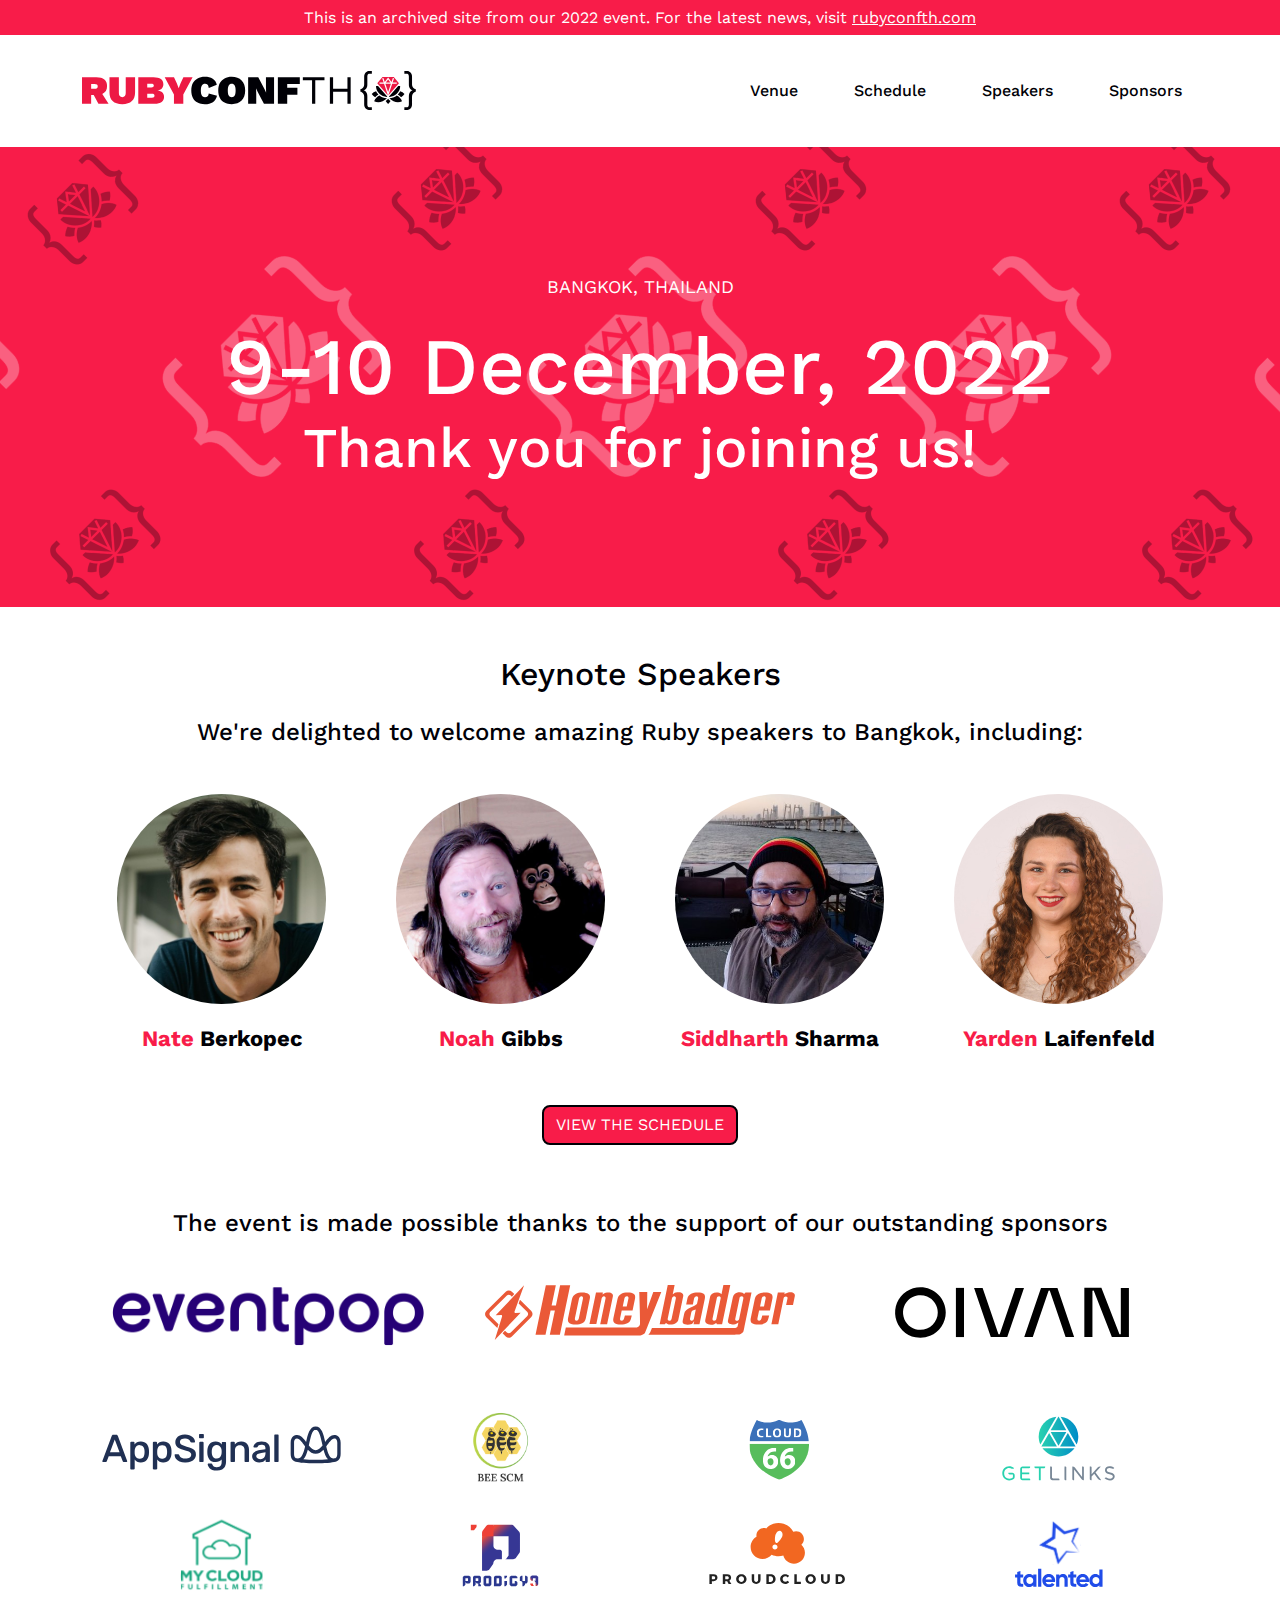
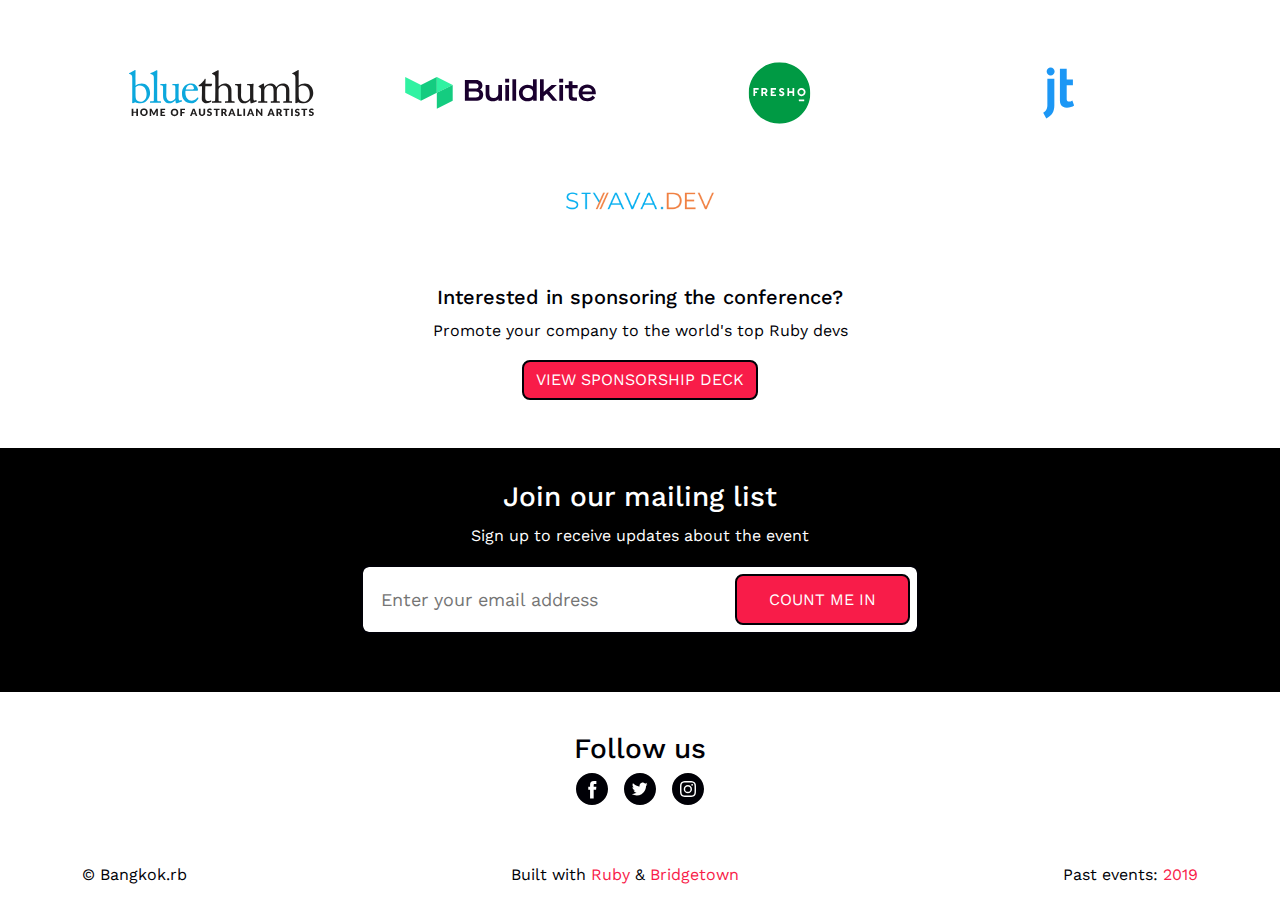
==== commit 1b4765b8: "Add archive information header" ====
--- a/index.html
+++ b/index.html
@@ -59,6 +59,10 @@
   <div hidden>
     <?xml version="1.0" encoding="utf-8"?><svg xmlns="http://www.w3.org/2000/svg" xmlns:xlink="http://www.w3.org/1999/xlink"><symbol fill="none" viewBox="0 0 32 32" id="icon-arrow-right-circle" xmlns="http://www.w3.org/2000/svg"><path fill-rule="evenodd" clip-rule="evenodd" d="M2 16a14 14 0 1 0 28 0 14 14 0 0 0-28 0Zm30 0a16 16 0 1 1-32 0 16 16 0 0 1 32 0ZM9 15a1 1 0 0 0 0 2h11.586l-4.294 4.292a1.001 1.001 0 0 0 1.416 1.416l6-6a1 1 0 0 0 0-1.416l-6-6a1.002 1.002 0 0 0-1.416 1.416L20.586 15H9Z" fill="currentColor"/></symbol><symbol viewBox="0 0 32 32" id="icon-facebook" xmlns="http://www.w3.org/2000/svg"><path d="M0 16C0 7.163 7.163 0 16 0s16 7.163 16 16-7.163 16-16 16S0 24.837 0 16Zm17.668 9.408v-8.705h2.403l.318-3h-2.721l.004-1.501c0-.783.074-1.202 1.198-1.202h1.502V8h-2.403c-2.887 0-3.903 1.455-3.903 3.902v1.801h-1.8v3h1.8v8.705h3.602Z" fill="currentColor"/></symbol><symbol viewBox="0 0 33 33" id="icon-instagram" xmlns="http://www.w3.org/2000/svg"><path fill="currentColor" fill-rule="evenodd" d="M16.5 33C7.387 33 0 25.613 0 16.5S7.387 0 16.5 0 33 7.387 33 16.5 25.613 33 16.5 33Zm-.003-24.745c-2.24 0-2.52.01-3.4.05-.878.04-1.477.18-2.002.383a4.043 4.043 0 0 0-1.46.951c-.46.459-.741.919-.952 1.461-.204.525-.343 1.124-.383 2.002-.04.88-.05 1.16-.05 3.4s.01 2.521.05 3.401c.04.878.18 1.477.383 2.002.21.542.493 1.002.951 1.46.459.46.919.741 1.461.952.525.204 1.124.343 2.002.383.88.04 1.16.05 3.4.05s2.521-.01 3.4-.05 1.478-.18 2.003-.383a4.043 4.043 0 0 0 1.46-.951c.46-.459.741-.919.952-1.461.204-.525.343-1.124.383-2.002.04-.88.05-1.16.05-3.4s-.01-2.521-.05-3.4-.18-1.478-.383-2.003a4.043 4.043 0 0 0-.951-1.46 4.043 4.043 0 0 0-1.461-.952c-.525-.204-1.124-.343-2.002-.383-.88-.04-1.16-.05-3.4-.05Zm0 1.486c2.203 0 2.463.009 3.333.048.804.037 1.24.171 1.531.284.385.15.66.329.949.617.288.289.467.564.617.949.113.29.247.727.284 1.53.04.87.048 1.131.048 3.334 0 2.202-.009 2.463-.048 3.332-.037.804-.171 1.241-.284 1.532-.15.385-.329.66-.617.948a2.555 2.555 0 0 1-.949.617c-.29.113-.727.247-1.53.284-.87.04-1.131.048-3.334.048-2.202 0-2.463-.008-3.332-.048-.804-.037-1.241-.171-1.532-.284a2.555 2.555 0 0 1-.948-.617 2.555 2.555 0 0 1-.617-.948c-.113-.29-.247-.728-.284-1.532-.04-.87-.048-1.13-.048-3.332 0-2.203.008-2.463.048-3.333.037-.804.171-1.24.284-1.531.15-.385.328-.66.617-.949.289-.288.563-.467.948-.617.29-.113.728-.247 1.532-.284.87-.04 1.13-.048 3.332-.048Zm-.134 9.663a2.767 2.767 0 1 1 0-5.533 2.767 2.767 0 0 1 0 5.533Zm0-7.029a4.262 4.262 0 1 0 0 8.525 4.262 4.262 0 0 0 0-8.525Zm5.362-.137a.963.963 0 1 0-1.925 0 .963.963 0 0 0 1.925 0Z"/></symbol><symbol viewBox="0 0 550 385" id="icon-logo" xmlns="http://www.w3.org/2000/svg"><g fill="none" fill-rule="evenodd"><path fill="#000006" d="M113.674 26.012H90.159c-4.65 0-8.357.943-11.115 2.818-2.758 1.88-4.938 4.485-6.526 7.807-1.6 3.326-2.615 7.008-3.054 11.05-.43 4.05-.652 8.24-.652 12.578v76.304c0 9.83-1.453 18.14-4.351 24.93-2.91 6.796-6.395 12.358-10.458 16.695-4.068 4.333-8.205 7.585-12.412 9.752-4.212 2.167-7.618 3.543-10.237 4.116v.868c2.619.295 6.025 1.38 10.237 3.252 4.207 1.885 8.344 4.924 12.412 9.11 4.063 4.19 7.548 9.825 10.458 16.907 2.898 7.081 4.35 15.973 4.35 26.663v75.874c0 4.333.222 8.519.653 12.57.44 4.046 1.453 7.659 3.054 10.84 1.588 3.18 3.768 5.78 6.526 7.803 2.758 2.02 6.465 3.035 11.115 3.035h23.515V385H83.18c-5.512 0-10.959-1.159-16.327-3.469-5.377-2.318-10.237-5.787-14.592-10.407-4.355-4.628-7.913-10.334-10.671-17.124-2.759-6.795-4.134-14.52-4.134-23.194v-75.874c0-7.807-1.087-14.745-3.267-20.81-2.18-6.07-5.011-11.272-8.496-15.61-3.48-4.333-7.474-7.585-11.977-9.751-4.502-2.171-9.07-3.253-13.717-3.253v-26.012c4.646 0 9.215-1.159 13.717-3.477 4.503-2.306 8.496-5.558 11.977-9.752 3.485-4.186 6.317-9.322 8.496-15.392 2.18-6.07 3.267-12.852 3.267-20.376V54.195c0-8.67 1.445-16.403 4.355-23.198 2.894-6.787 6.53-12.496 10.89-17.124 4.35-4.62 9.214-8.085 14.587-10.403C72.662 1.16 77.96 0 83.18 0h30.493v26.012zM436.328 0h30.488c5.221 0 10.52 1.16 15.897 3.47 5.368 2.317 10.232 5.782 14.587 10.402 4.355 4.628 7.983 10.338 10.893 17.125 2.894 6.799 4.351 14.527 4.351 23.198v76.304c0 7.524 1.092 14.306 3.267 20.376 2.18 6.07 5.008 11.206 8.493 15.392 3.48 4.194 7.474 7.446 11.98 9.756 4.495 2.314 9.067 3.473 13.714 3.473v26.012c-4.647 0-9.22 1.081-13.714 3.252-4.506 2.167-8.5 5.419-11.98 9.752-3.485 4.337-6.313 9.54-8.493 15.609-2.175 6.07-3.267 13.004-3.267 20.81v75.874c0 8.675-1.383 16.4-4.133 23.194-2.766 6.791-6.32 12.496-10.676 17.125-4.355 4.62-9.223 8.089-14.587 10.407-5.377 2.31-10.824 3.469-16.332 3.469h-30.488v-26.016h23.515c4.642 0 8.344-1.016 11.11-3.035 2.755-2.023 4.86-4.624 6.313-7.803 1.45-3.182 2.463-6.794 3.054-10.84.57-4.052.87-8.237.87-12.57v-75.874c0-10.69 1.445-19.582 4.35-26.664 2.899-7.081 6.383-12.717 10.455-16.907 4.06-4.186 8.197-7.225 12.416-9.109 4.203-1.872 7.618-2.957 10.232-3.252v-.864c-2.614-.578-6.029-1.954-10.232-4.12-4.22-2.167-8.357-5.42-12.416-9.752-4.072-4.338-7.556-9.9-10.454-16.695-2.906-6.79-4.35-15.1-4.35-24.93V60.265c0-4.338-.3-8.528-.871-12.574-.591-4.047-1.605-7.729-3.054-11.055-1.453-3.321-3.558-5.922-6.312-7.806-2.767-1.872-6.47-2.818-11.111-2.818h-23.515V0zm-75.28 241.737c-21.248 16.915-46.692 26.213-71.491 26.213-1.326 0-2.643-.094-3.973-.148 10.996 13.254 25.821 24.206 43.179 31.382 28.78 11.898 60.053 11.624 84.7-.537-8.07-23.812-27.147-44.459-52.414-56.91"/><path fill="#000006" d="M370.929 232.977c12.556 6.8 23.593 15.511 32.643 25.554 14.234-8.09 25.953-18.96 34.071-31.537-10.983-11.85-25.76-20.983-42.723-26.373-6.013 11.673-14.079 22.666-23.991 32.356m-110.488 34.974c-24.8 0-50.243-9.301-71.492-26.212-25.263 12.45-44.345 33.101-52.41 56.906 24.648 12.164 55.92 12.435 84.7.54 17.358-7.175 32.183-18.131 43.175-31.381-1.322.053-2.643.147-3.973.147m14.606 6.252c-6.81 8.482-14.977 16.141-24.266 22.682 6.456 11.427 14.768 21.236 24.45 28.728 9.621-7.442 17.875-17.166 24.315-28.49a118.739 118.739 0 0 1-24.5-22.92m-128.62-15.671c9.054-10.043 20.095-18.75 32.646-25.553-9.916-9.69-17.982-20.684-23.995-32.36-16.96 5.393-31.735 14.527-42.723 26.376 8.123 12.578 19.841 23.444 34.071 31.537M375.43 148.507l-93.688 106.796c27.344 2.56 56.658-8.384 79.261-29.788 22.6-21.408 35.06-50.025 33.948-77.442-6.436-.594-12.982-.418-19.52.434"/><path fill="#ED1944" d="m275.231 208.447 27.62-82.398h-55.239z"/><path fill="#ED1944" d="M234.623 126.048h-45.017v-12.287h40.901l-14.14-42.186 11.677-3.895 13.36 39.851 33.829-43.451 33.837 43.464 13.348-39.827 11.677 3.895-14.123 42.149h40.885v12.287h-45.018L276.92 242.142l106.035-120.865-51.741-61.887H219.252l-51.741 61.887 106.031 120.865z"/><path fill="#ED1944" d="M252.152 113.761h46.159l-23.08-29.653z"/><path fill="#000006" d="M175.088 148.567c-6.71-.914-13.43-1.106-20.042-.496-1.112 27.417 11.35 56.038 33.948 77.442 22.604 21.4 51.906 32.353 79.266 29.793.008-.172 0-.348.004-.52l-93.176-106.22Z"/></g></symbol><symbol viewBox="0 0 32 32" id="icon-twitter" xmlns="http://www.w3.org/2000/svg"><path d="M0 16C0 7.163 7.163 0 16 0s16 7.163 16 16-7.163 16-16 16S0 24.837 0 16Zm15.52-2.995.034.554-.56-.068c-2.036-.26-3.816-1.141-5.326-2.621l-.74-.735-.19.542c-.402 1.21-.145 2.486.695 3.345.447.474.346.542-.426.26-.268-.09-.503-.158-.526-.125-.078.08.19 1.108.403 1.514.291.565.884 1.12 1.533 1.447l.549.26-.65.01c-.626 0-.648.012-.581.25.224.734 1.108 1.513 2.093 1.852l.693.238-.604.361a6.301 6.301 0 0 1-3 .836c-.503.012-.917.057-.917.09 0 .114 1.365.746 2.16.995 2.384.734 5.215.418 7.342-.836 1.51-.893 3.021-2.667 3.727-4.384.38-.915.76-2.587.76-3.39 0-.52.034-.587.66-1.209.37-.361.717-.757.784-.87.112-.214.101-.214-.47-.022-.951.339-1.085.294-.615-.215.347-.361.76-1.017.76-1.209 0-.034-.167.023-.357.125-.202.113-.65.282-.985.384l-.605.192-.548-.373c-.302-.203-.727-.43-.951-.497-.571-.158-1.444-.136-1.959.045-1.399.508-2.283 1.82-2.182 3.254Z" fill="currentColor"/></symbol></svg>
   </div>
+
+  <header id="archive" style="background-color:#f81c49; color:white; text-align:center; padding:4px;">
+    This is an archived site from our 2022 event. For the latest news, visit <a style="color:white; text-decoration:underline;" href="/">rubyconfth.com</a>
+  </header>
 
   <header class="app-header">
     <div class="container">
